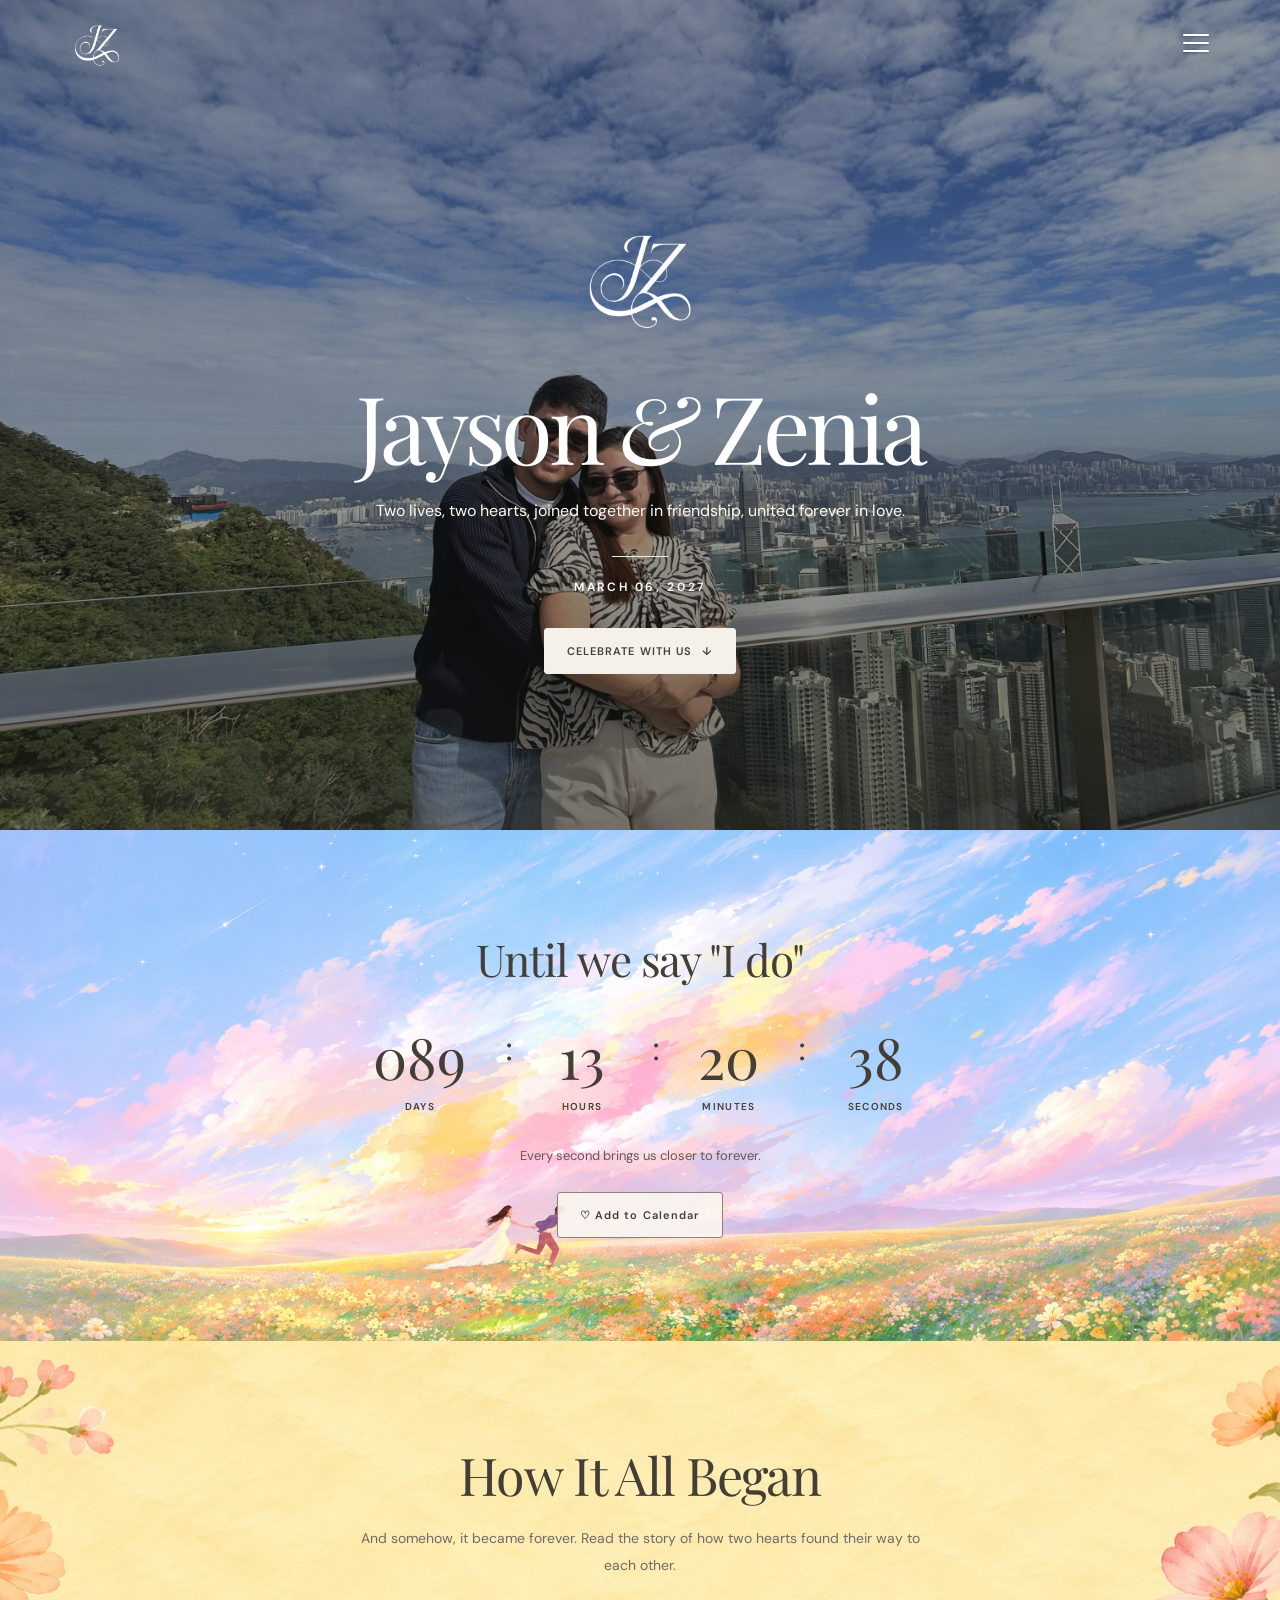
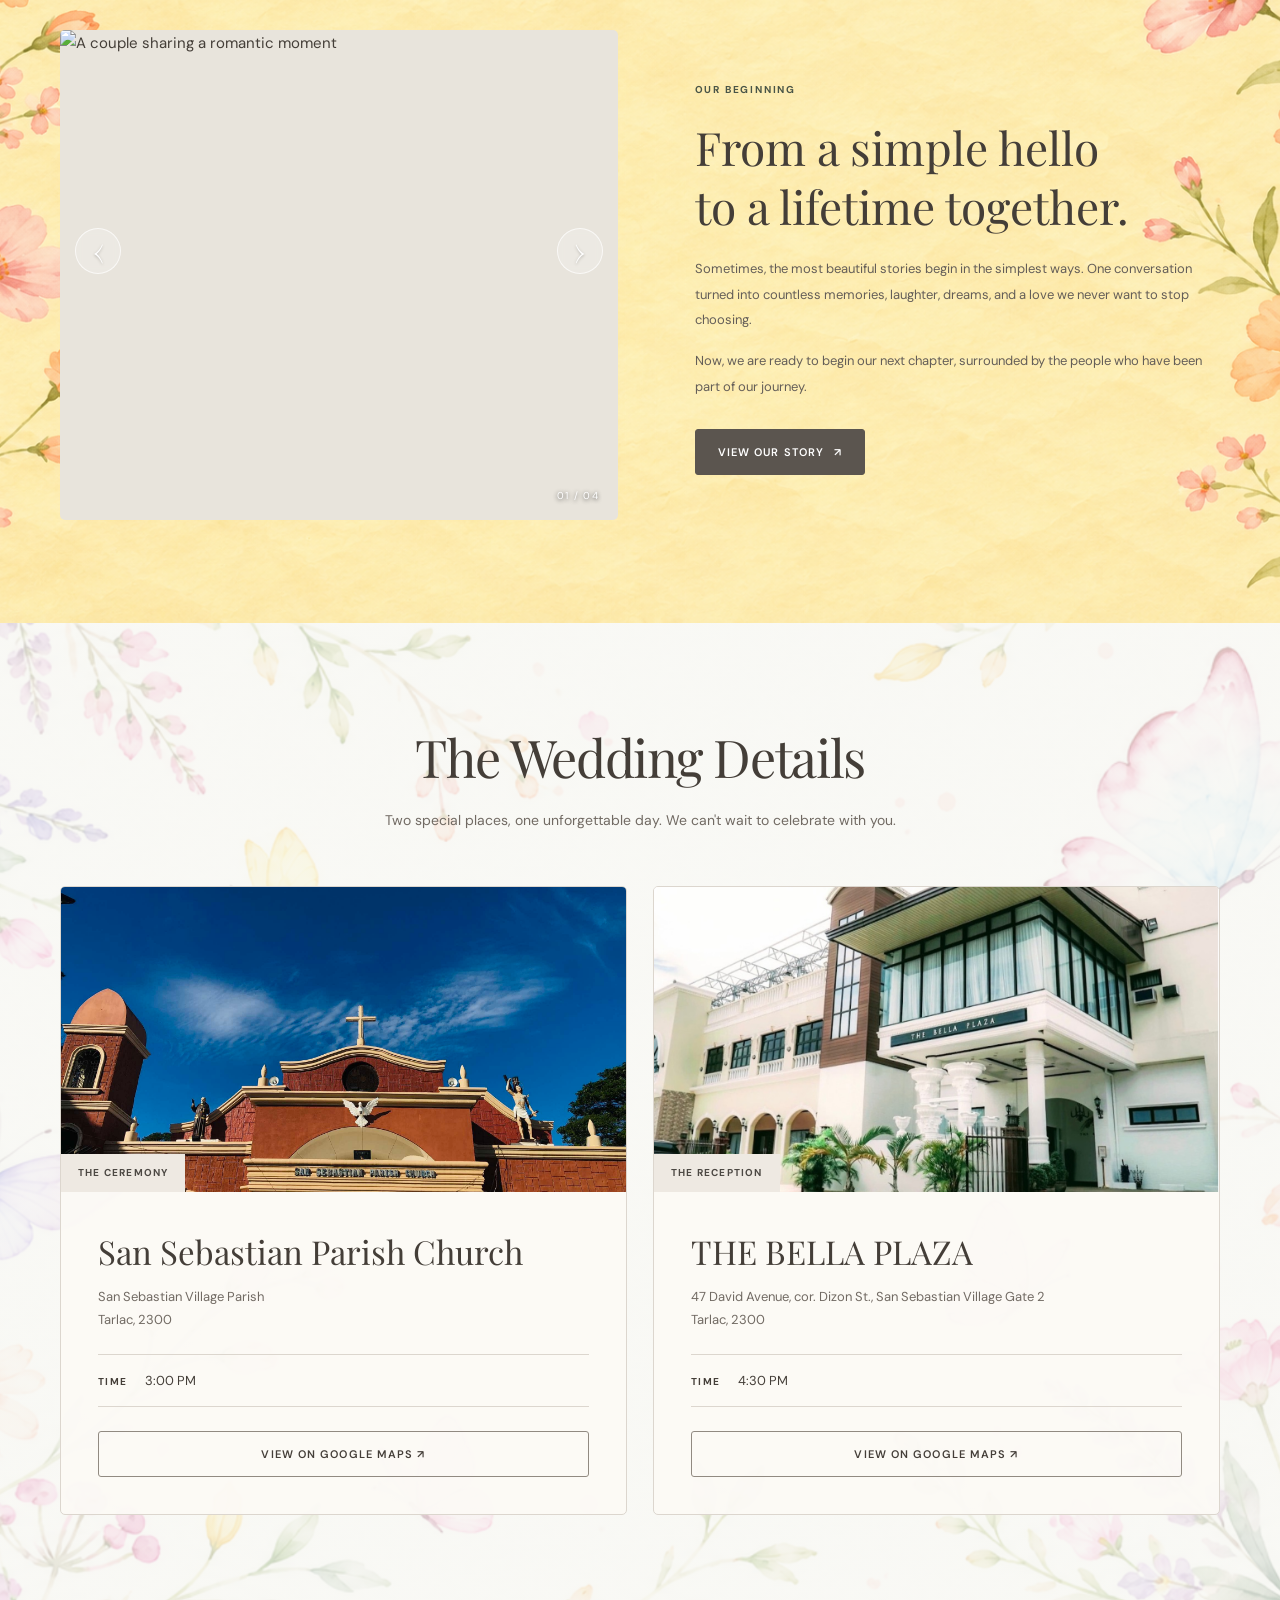
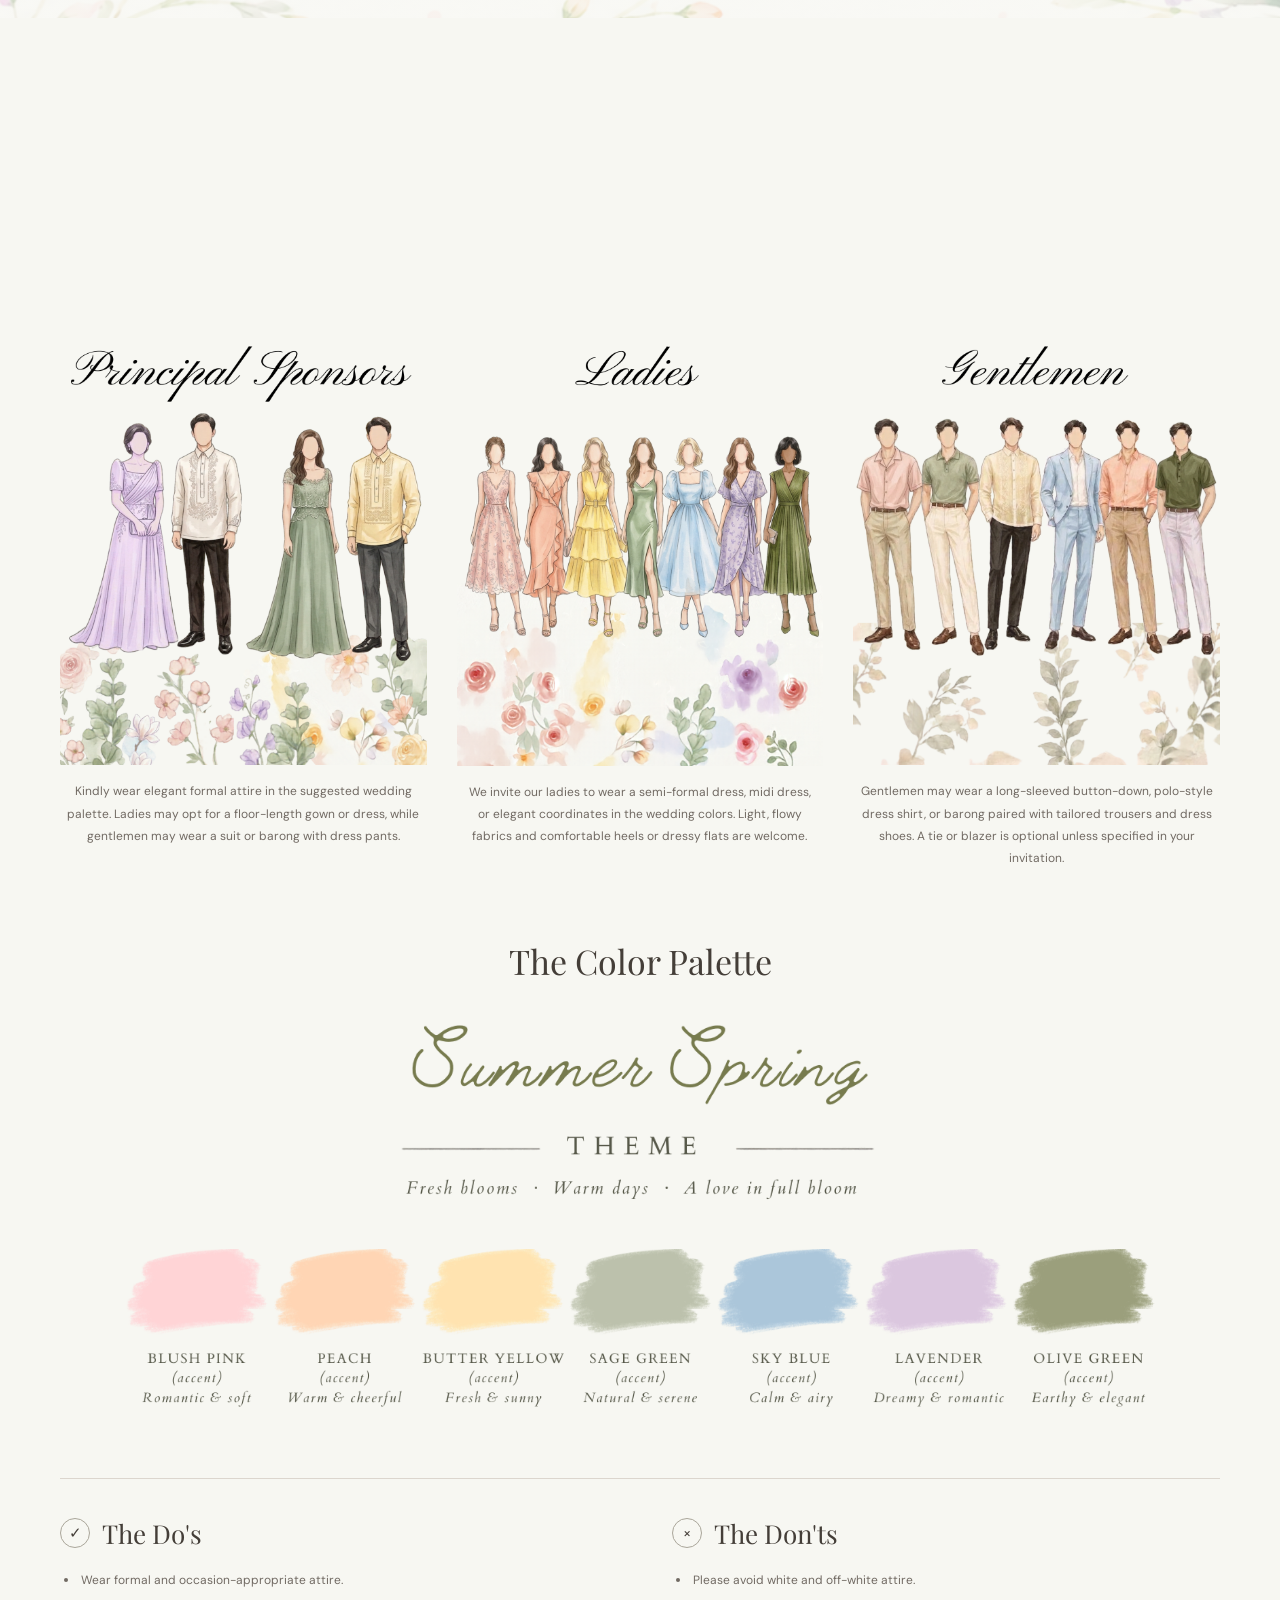
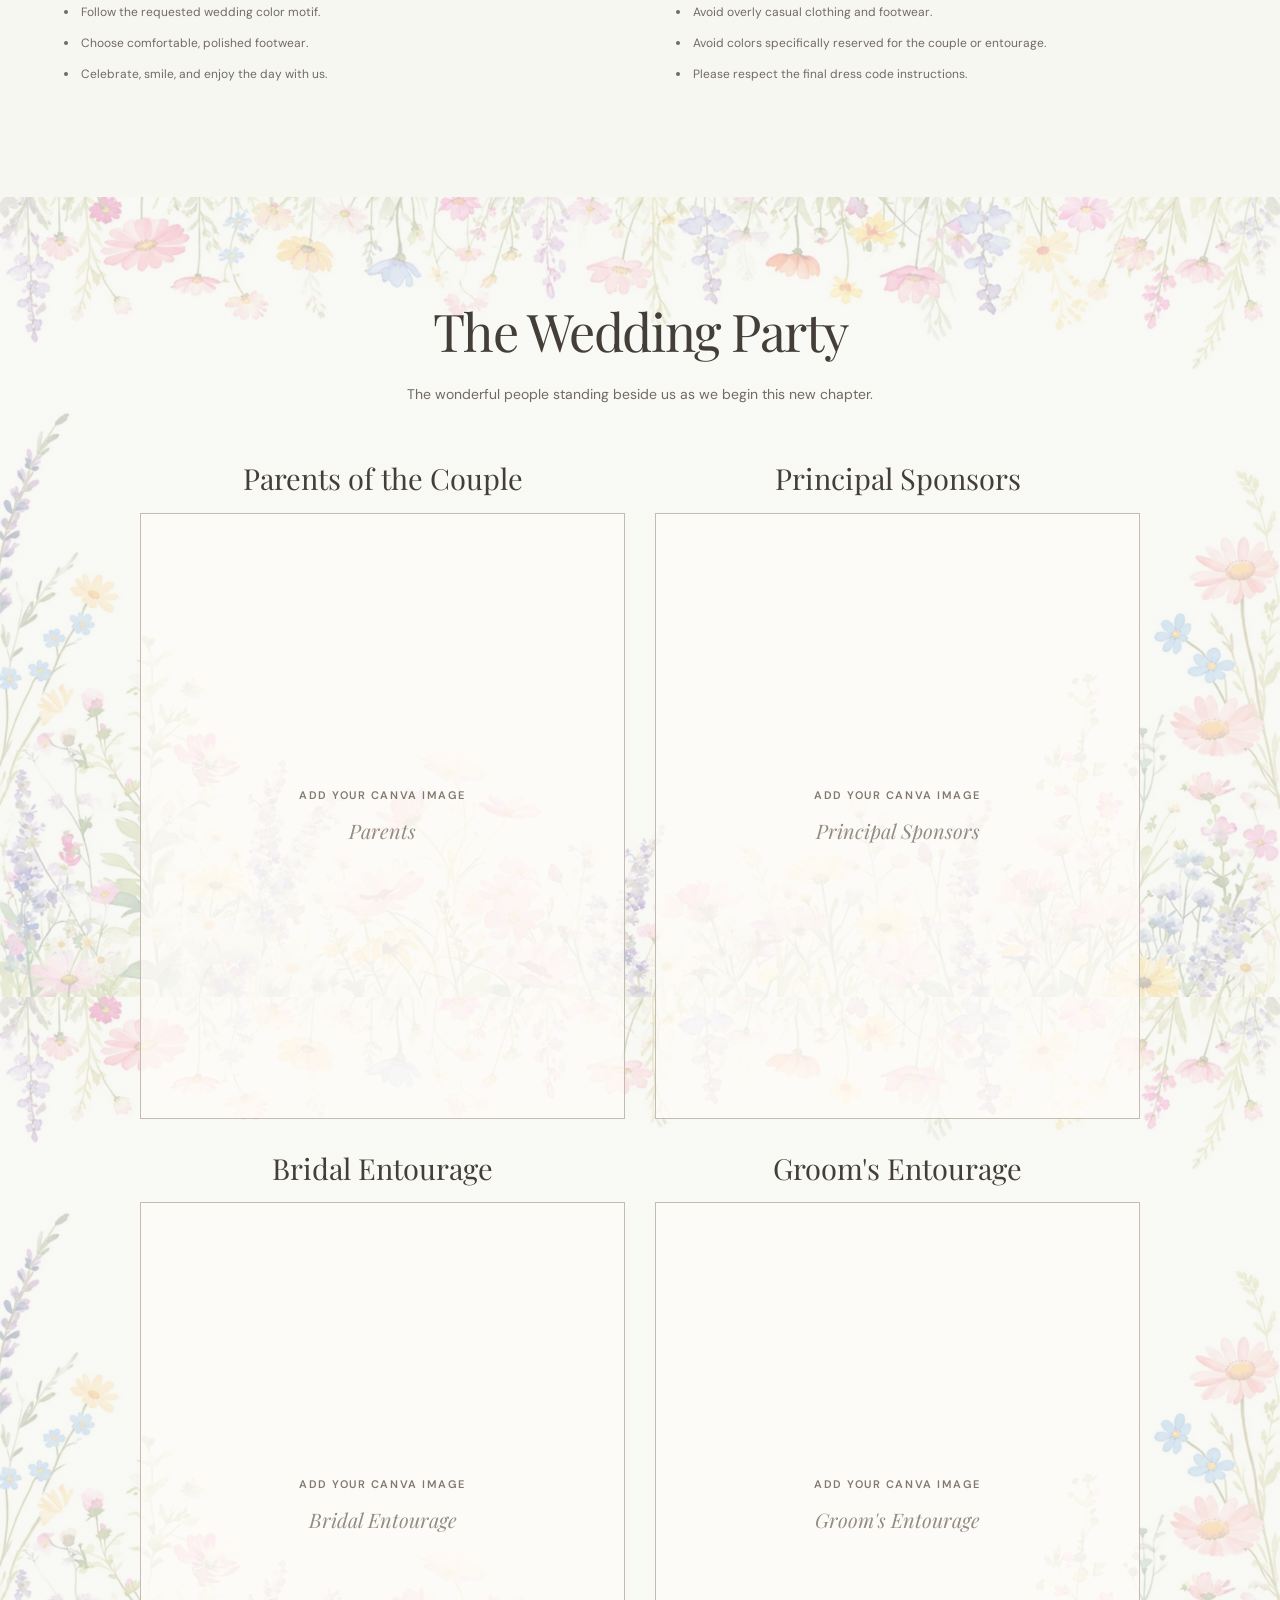
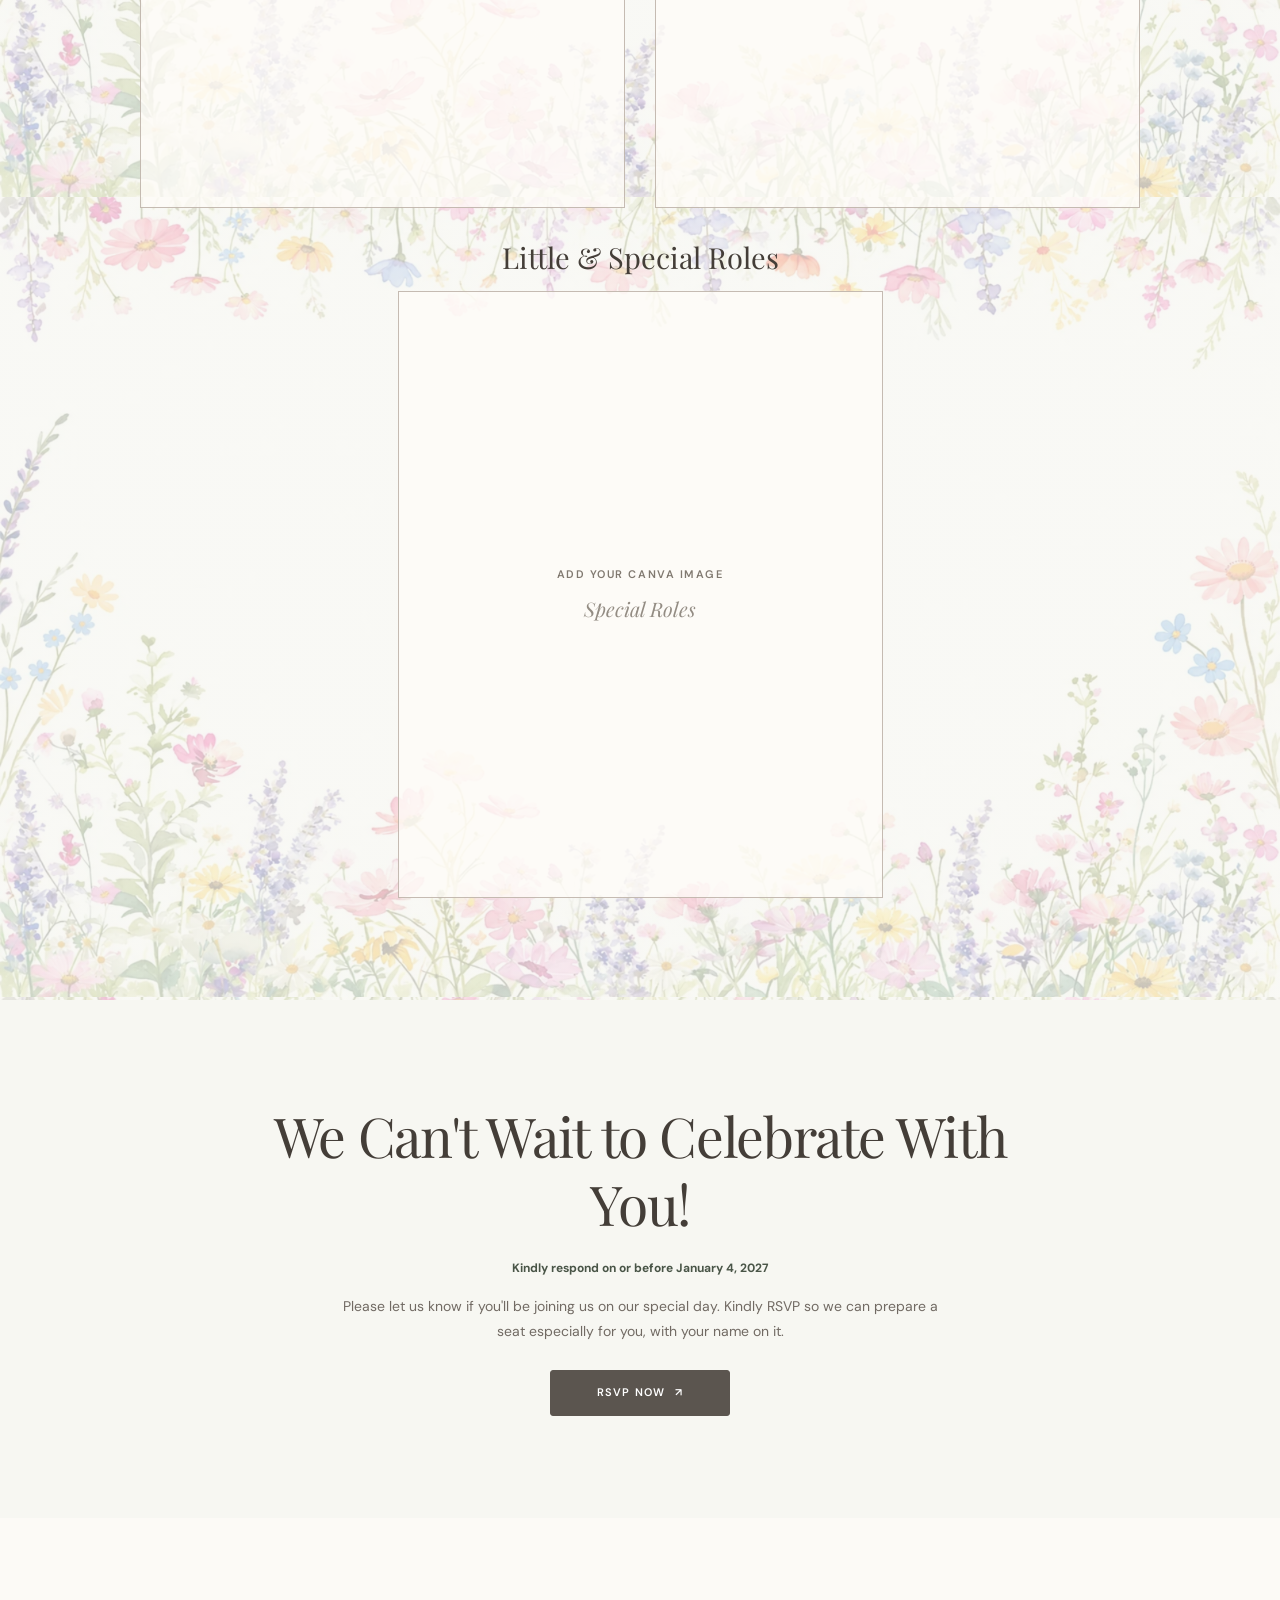
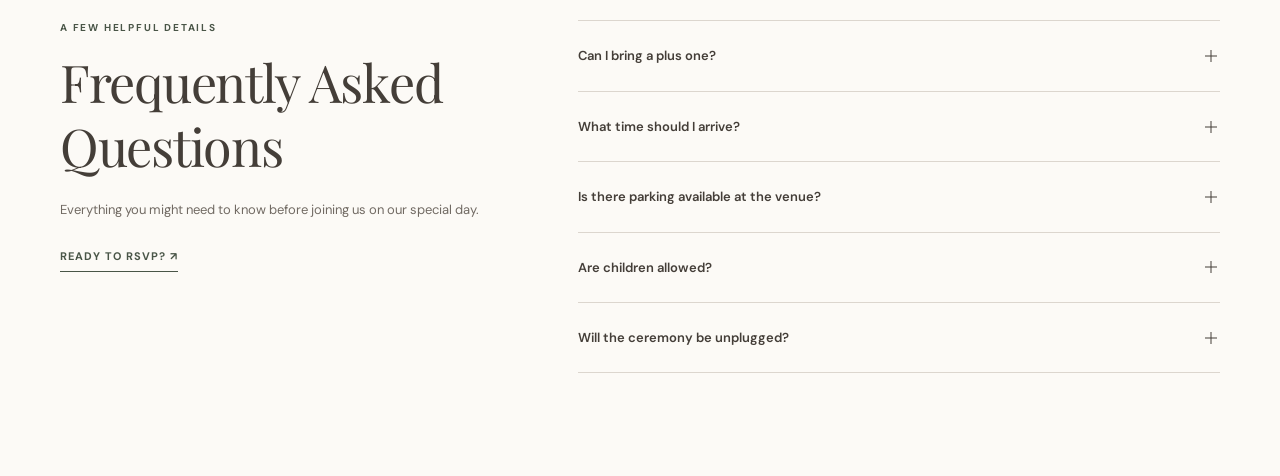
==== index.html @ d4d544e0 "Add files via upload" ====
<!DOCTYPE html>
<html lang="en">
 <head>
  <meta charset="utf-8"/>
  <meta content="width=device-width, initial-scale=1.0" name="viewport"/>
  <meta content="#FBF8F3" name="theme-color"/>
  <title>
   Jayson &amp; Zenia | March 6, 2027
  </title>
  <meta content="Join Jayson and Zenia as they celebrate their wedding on March 6, 2027." name="description"/>
  <link href="https://fonts.googleapis.com" rel="preconnect"/>
  <link crossorigin="" href="https://fonts.gstatic.com" rel="preconnect"/>
  <link href="https://fonts.googleapis.com/css2?family=DM+Sans:wght@400;500;600;700&amp;family=Playfair+Display:ital,wght@0,400;0,500;0,600;1,400;1,500&amp;display=swap" rel="stylesheet"/>
  <link href="style.css" rel="stylesheet"/>
  <script defer="" src="script.js">
  </script>
 </head>
 <body>
  <header class="site-header" id="top">
   <div class="navbar container">
    <a aria-label="Jayson and Zenia &mdash; Back to home" class="brand" href="#home">
     <img alt="Jayson and Zenia monogram" height="72" id="navMonogram" src="./images/monowhite.png" width="72"/>
    </a>
    <button aria-controls="navDrawer" aria-expanded="false" aria-label="Open navigation menu" class="menu-toggle" id="menuToggle" type="button">
     <span>
     </span>
     <span>
     </span>
     <span>
     </span>
    </button>
   </div>
   <div aria-hidden="true" class="nav-backdrop" id="navBackdrop">
   </div>
   <aside aria-hidden="true" aria-label="Wedding navigation" class="nav-drawer" id="navDrawer" inert="">
    <p class="nav-overline">
     JAYSON &amp; ZENIA
    </p>
    <nav aria-label="Wedding sections">
     <ul class="nav-links" id="navLinks">
      <li>
       <a href="#story">
        Our Story
       </a>
      </li>
      <li>
       <a href="#details">
        Wedding Details
       </a>
      </li>
      <li>
       <a href="#dress-code">
        Attire
       </a>
      </li>
      <li>
       <a href="#wedding-party">
        Wedding Party
       </a>
      </li>
      <li>
       <a href="#rsvp">
        RSVP
       </a>
      </li>
      <li>
       <a href="#faq">
        Reminders &amp; FAQs
       </a>
      </li>
     </ul>
    </nav>
    <p class="nav-footnote">
     MARCH 06, 2027
    </p>
   </aside>
  </header>
  <main>
   <section class="hero" id="home">
    <div class="hero-overlay">
    </div>
    <div class="hero-content container">
     <img alt="" class="hero-monogram" src="./images/monowhite.png"/>
     <h1>
      Jayson
      <span class="ampersand">
       &amp;
      </span>
      Zenia
     </h1>
     <p class="hero-tagline">
      Two lives, two hearts, joined together in friendship,
          united forever in love.
     </p>
     <div aria-hidden="true" class="hero-divider">
     </div>
     <p class="hero-date">
      MARCH 06, 2027
     </p>
     <a class="button button-light" href="#details">
      CELEBRATE WITH US
      <span aria-hidden="true">
       &darr;
      </span>
     </a>
    </div>
   </section>
   <section aria-label="Countdown to our wedding" class="countdown-section section-padding">
    <div aria-hidden="true" class="countdown-florals">
    </div>
    <div class="container countdown-inner">
     <h2 class="section-heading">
      Until we say "I do"
     </h2>
     <div aria-live="off" class="countdown" id="countdown">
      <div class="countdown-item">
       <span class="countdown-number" id="days">
        000
       </span>
       <span class="countdown-label">
        DAYS
       </span>
      </div>
      <span aria-hidden="true" class="countdown-colon">
       :
      </span>
      <div class="countdown-item">
       <span class="countdown-number" id="hours">
        00
       </span>
       <span class="countdown-label">
        HOURS
       </span>
      </div>
      <span aria-hidden="true" class="countdown-colon">
       :
      </span>
      <div class="countdown-item">
       <span class="countdown-number" id="minutes">
        00
       </span>
       <span class="countdown-label">
        MINUTES
       </span>
      </div>
      <span aria-hidden="true" class="countdown-colon">
       :
      </span>
      <div class="countdown-item">
       <span class="countdown-number" id="seconds">
        00
       </span>
       <span class="countdown-label">
        SECONDS
       </span>
      </div>
     </div>
     <p class="countdown-note" id="countdownMessage">
      Every second brings us closer to forever.
     </p>
    </div>
    <div class="calendar-button-wrapper">
     <a class="calendar-btn" href="https://calendar.google.com/calendar/render?action=TEMPLATE&amp;text=Jayson%20%26%20Zenia%20Wedding&amp;dates=20270306T070000Z%2F20270306T123000Z&amp;details=Join%20us%20as%20we%20celebrate%20our%20wedding%21" rel="noopener noreferrer" target="_blank">
      ♡ Add to Calendar
     </a>
    </div>
   </section>
   <section class="story-section section-padding" id="story">
    <div class="container">
     <div class="section-intro">
      <h2 class="section-heading">
       How It All Began
      </h2>
      <p class="section-description">
       And somehow, it became forever. Read the story of how
            two hearts found their way to each other.
      </p>
     </div>
     <div class="story-grid">
      <div aria-label="Our story photo slideshow" class="story-image" role="group">
       <img alt="A couple sharing a romantic moment" class="story-slide is-active" id="storySlideA" loading="lazy" src="https://images.unsplash.com/photo-1516589178581-6cd7833ae3b2?auto=format&amp;fit=crop&amp;w=1200&amp;q=85"/>
       <img alt="" class="story-slide" id="storySlideB" loading="lazy"/>
       <div class="story-photo-controls">
        <button aria-label="Previous photo" class="story-photo-button" id="previousStoryPhoto" type="button">
         &lsaquo;
        </button>
        <button aria-label="Next photo" class="story-photo-button" id="nextStoryPhoto" type="button">
         &rsaquo;
        </button>
       </div>
       <span aria-hidden="true" class="story-photo-counter" id="storyPhotoCounter">
        01 / 04
       </span>
      </div>
      <div class="story-copy">
       <span class="story-number">
        OUR BEGINNING
       </span>
       <h3>
        From a simple hello
        <br/>
        to a lifetime together.
       </h3>
       <p>
        Sometimes, the most beautiful stories begin in the
              simplest ways. One conversation turned into countless
              memories, laughter, dreams, and a love we never want
              to stop choosing.
       </p>
       <p>
        Now, we are ready to begin our next chapter, surrounded
              by the people who have been part of our journey.
       </p>
       <button class="button button-dark" id="openStory" type="button">
        VIEW OUR STORY
        <span aria-hidden="true">
         &nearrow;
        </span>
       </button>
      </div>
     </div>
    </div>
   </section>
   <dialog aria-labelledby="storyDialogTitle" class="story-dialog" id="storyDialog">
    <div class="dialog-content">
     <button aria-label="Close our story" class="dialog-close" id="closeStory" type="button">
      &times;
     </button>
     <p class="eyebrow">
      CHAPTER ONE, TWO, AND FOREVER
     </p>
     <h2 id="storyDialogTitle">
      Our Story
     </h2>
     <div class="full-story">
      <p>
       Our story began at a birthday celebration where we truly met and had our first conversation. From the very beginning, talking to each other felt easy and natural. There were no awkward moments, just two people enjoying a conversation without knowing that it would eventually lead to something beautiful. But after that night, life went on, and for a few months, we lost touch. Little did we know that our story wasn't over just yet.
       <br/>
       It all started again with a simple message from Jayson: &ldquo;Uy, may bago ata employee.&rdquo; because Zen had just gotten new hairstyle, and what seemed like an ordinary message turned into endless conversations. Somehow, we found our way back to each other, and this time, those conversations became the beginning of something more.
      </p>
      <p>
       One morning, as I headed to the office cafeteria for breakfast, I found him following behind me as we got into the elevator. He invited me to Tim Hortons, and somewhere along the way, he became the one person who remembered that I didn't drink coffee. While others gave me coffee drinks at the office, he was the one who brought me hot chocolate. I felt shy about it, so I told him that next time, the treat would be on me. And just like that, our little tradition of treating each other began.
      </p>
      <p>
       Somewhere Between Coffee Dates and After-Work Walks
      </p>
      <p>
       Our first dinner date was at El Corazon, and from then on, spending time together became part of our everyday routine. We would meet after work, hang out at High Street, or simply enjoy each other's company. Whenever overtime meant a late night at the office, one of us would be there to pick the other up.
      </p>
      <p>
       Looking back, we realize that it was never really about where we went or what we did. It was about the comfort of being together, the conversations that never seemed to run out, and the happiness we found in even the simplest moments. Sometimes, all we needed was a little time together to make an ordinary day feel special.
      </p>
      <p>
       On a rainy night, we officially became us on July 17, 2023, our story entered a new chapter. It may have seemed like an ordinary moment to the world, but it became one of the dates we will always hold close to our hearts. Since then, we've spent three years creating memories, discovering more about each other, and learning what it means to grow together. From our simple after-work dates to our travels and adventures, every experience has given us another reason to be grateful that we found each other.
      </p>
      <p>
       Growing Together, Even From Afar
       <br/>
       When Zen left Metrobank and started working remotely for another company, our relationship entered a new chapter. For two years, we navigated a long-distance relationship, learning how to make time for each other even when being together wasn't always easy.
       <br/>
       Quality time has always been important to us, so the distance was one of our biggest challenges. But distance wasn't the only thing we had to work through. We also faced challenges connected to our past, learning to understand each other more deeply, work through difficult feelings, and grow beyond the things that weren't always easy to leave behind. Through it all, we learned the importance of patience, forgiveness, choosing to move forward together and learn to appreciate the moments we could share and make the most of the time we had together..
      </p>
      <p>
       Every two weeks gave us something to look forward to: seeing each other and attending Mass together at Manaoag Church. Those visits became precious moments in our journey, reminding us that even when distance kept us apart, we could always find our way back to each other.
      </p>
      <p>
       Our travels also became some of our most memorable experiences. Every trip allowed us to discover new places, share new adventures, and get to know each other even more. We learned that love is not just about seeing beautiful places together, but about having the right person beside us through every experience.
      </p>
      <p>
       The Question We Had Been Waiting For
       <br/>
       Marriage had been part of our conversations for a long time. We both knew that we were dating with the intention of building a future together. Somewhere along the way, we became certain that we wanted to spend our lives as husband and wife. Jayson popped the question in Wonderland Island in El Nido, Palawan, and received a sweet YES.
       <br/>
       What made it even more memorable was the little secret behind the ring. There was no obvious ring box among the things we had brought along. As it turned out, the ring had been hidden inside a medicine box and wrapped in tissue paper! Of all the places to look, that was certainly the last one Zen would have expected. It's a funny little detail that makes the memory even sweeter, and one we will always smile about whenever we tell our engagement story.
      </p>
      <p>
       And Now, Our Forever Begins
       <br/>
       From a simple message at work to hot chocolate/ coffee dates, rainy-night memories, long-distance days, and unexpected adventures, our story has been built on the little things that slowly became everything.
       <br/>
       We've learned that love isn't always about grand gestures or perfect moments. Sometimes, it's about showing up, making time, remembering the little things, and choosing each other even when life gets challenging.
       <br/>
       As we begin this new chapter, we know that there will still be so much to discover, learn, and experience together. But if there's one thing our journey has taught us, it's that there is no one else we'd rather share it with.
       <br/>
       Now, we're ready to turn all the little moments that brought us here into a lifetime of memories as husband and wife.
With grateful hearts, we'd love to have you be part of this special day as we celebrate the beginning of our forever.
      </p>
      <p>
       Here's to our greatest adventure yet.
       <br/>
       Our love story continues&hellip;
      </p>
      <p class="story-signoff">
       With love, Jayson &amp; Zenia
      </p>
     </div>
    </div>
   </dialog>
   <section class="details-section section-padding" id="details">
    <div class="container">
     <div class="section-intro">
      <h2 class="section-heading">
       The Wedding Details
      </h2>
      <p class="section-description">
       Two special places, one unforgettable day.
            We can't wait to celebrate with you.
      </p>
     </div>
     <div class="venue-grid">
      <article class="venue-card">
       <div class="venue-image">
        <img alt="Elegant wedding ceremony setting" loading="lazy" src="./images/church.jpg"/>
        <span class="venue-image-label">
         THE CEREMONY
        </span>
       </div>
       <div class="venue-content">
        <h3>
         San Sebastian Parish Church
        </h3>
        <p class="venue-address">
         San Sebastian Village Parish
         <br/>
         Tarlac, 2300
        </p>
        <p class="venue-time">
         <span>
          TIME
         </span>
         3:00 PM
        </p>
        <a class="button button-outline" href="https://maps.app.goo.gl/J3nZtcRpQp3q4GyR8" rel="noopener noreferrer" target="_blank">
         VIEW ON GOOGLE MAPS &nearrow;
        </a>
       </div>
      </article>
      <article class="venue-card">
       <div class="venue-image">
        <img alt="Wedding reception venue decorated for a celebration" loading="lazy" src="./images/reception.jpg"/>
        <span class="venue-image-label">
         THE RECEPTION
        </span>
       </div>
       <div class="venue-content">
        <h3>
         THE BELLA PLAZA
        </h3>
        <p class="venue-address">
         47 David Avenue, cor. Dizon St., San Sebastian Village Gate 2
         <br/>
         Tarlac, 2300
        </p>
        <p class="venue-time">
         <span>
          TIME
         </span>
         4:30 PM
        </p>
        <a class="button button-outline" href="https://maps.app.goo.gl/vSGC7SBqytGo1ig77" rel="noopener noreferrer" target="_blank">
         VIEW ON GOOGLE MAPS &nearrow;
        </a>
       </div>
      </article>
     </div>
    </div>
   </section>
   <section class="dress-section section-padding" id="dress-code">
    <div class="container">
     <div class="section-intro">
      <h2 class="section-heading">
       The Dress Code
      </h2>
      <p class="section-description">
       Come dressed with love. Help us make the day feel as
            special and beautiful as the memories we'll create.
      </p>
     </div>
     <div class="attire-grid">
      <article class="attire-card">
       <div class="attire-image-placeholder">
        <img alt="Principal sponsors wedding attire inspiration" loading="lazy" src="./images/principalsponsors.png"/>
       </div>
       <div class="attire-card-copy">
        <p>
         Kindly wear elegant formal attire in the suggested wedding palette. Ladies may opt for a floor-length gown or dress, while gentlemen may wear a suit or barong with dress pants.
        </p>
       </div>
      </article>
      <article class="attire-card">
       <div class="attire-image-placeholder">
        <img alt="Ladies wedding guest attire inspiration" loading="lazy" src="./images/ladies.png"/>
       </div>
       <div class="attire-card-copy">
        <p>
         We invite our ladies to wear a semi-formal dress, midi dress, or elegant coordinates in the wedding colors. Light, flowy fabrics and comfortable heels or dressy flats are welcome.
        </p>
       </div>
      </article>
      <article class="attire-card">
       <div class="attire-image-placeholder">
        <img alt="Gentlemen wedding guest attire inspiration" loading="lazy" src="./images/gentlemen.png"/>
       </div>
       <div class="attire-card-copy">
        <p>
         Gentlemen may wear a long-sleeved button-down, polo-style dress shirt, or barong paired with tailored trousers and dress shoes. A tie or blazer is optional unless specified in your invitation.
        </p>
       </div>
      </article>
     </div>
     <div class="palette-block">
      <div class="palette-heading">
       <div>
        <h3>
         The Color Palette
        </h3>
       </div>
      </div>
      <div class="palette-image-placeholder">
       <img alt="Jayson and Zenia's wedding color palette" loading="lazy" src="./images/colortheme.png"/>
      </div>
     </div>
     <div class="attire-rules">
      <div class="rules-column">
       <h3>
        <span aria-hidden="true">
         &checkmark;
        </span>
        The Do's
       </h3>
       <ul>
        <li>
         Wear formal and occasion-appropriate attire.
        </li>
        <li>
         Follow the requested wedding color motif.
        </li>
        <li>
         Choose comfortable, polished footwear.
        </li>
        <li>
         Celebrate, smile, and enjoy the day with us.
        </li>
       </ul>
      </div>
      <div class="rules-column">
       <h3>
        <span aria-hidden="true">
         &times;
        </span>
        The Don'ts
       </h3>
       <ul>
        <li>
         Please avoid white and off-white attire.
        </li>
        <li>
         Avoid overly casual clothing and footwear.
        </li>
        <li>
         Avoid colors specifically reserved for the couple or entourage.
        </li>
        <li>
         Please respect the final dress code instructions.
        </li>
       </ul>
      </div>
     </div>
    </div>
   </section>
   <section class="party-section section-padding" id="wedding-party">
    <div class="container">
     <div class="section-intro">
      <h2 class="section-heading">
       The Wedding Party
      </h2>
      <p class="section-description">
       The wonderful people standing beside us as we begin
            this new chapter.
      </p>
     </div>
     <div class="party-grid">
      <figure class="party-photo-card">
       <figcaption class="party-photo-title">
        Parents of the Couple
       </figcaption>
       <div class="party-photo-frame">
        <img alt="Parents of the couple" loading="lazy" src="./images/party-parents.png"/>
        <div aria-hidden="true" class="party-placeholder">
         <span>
          ADD YOUR CANVA IMAGE
         </span>
         <small>
          Parents
         </small>
        </div>
       </div>
      </figure>
      <figure class="party-photo-card">
       <figcaption class="party-photo-title">
        Principal Sponsors
       </figcaption>
       <div class="party-photo-frame">
        <img alt="Principal sponsors" loading="lazy" src="./images/party-sponsors.png"/>
        <div aria-hidden="true" class="party-placeholder">
         <span>
          ADD YOUR CANVA IMAGE
         </span>
         <small>
          Principal Sponsors
         </small>
        </div>
       </div>
      </figure>
      <figure class="party-photo-card">
       <figcaption class="party-photo-title">
        Bridal Entourage
       </figcaption>
       <div class="party-photo-frame">
        <img alt="Bridal entourage" loading="lazy" src="./images/party-bridal-entourage.png"/>
        <div aria-hidden="true" class="party-placeholder">
         <span>
          ADD YOUR CANVA IMAGE
         </span>
         <small>
          Bridal Entourage
         </small>
        </div>
       </div>
      </figure>
      <figure class="party-photo-card">
       <figcaption class="party-photo-title">
        Groom's Entourage
       </figcaption>
       <div class="party-photo-frame">
        <img alt="Groom's entourage" loading="lazy" src="./images/party-grooms-entourage.png"/>
        <div aria-hidden="true" class="party-placeholder">
         <span>
          ADD YOUR CANVA IMAGE
         </span>
         <small>
          Groom's Entourage
         </small>
        </div>
       </div>
      </figure>
      <figure class="party-photo-card">
       <figcaption class="party-photo-title">
        Little &amp; Special Roles
       </figcaption>
       <div class="party-photo-frame">
        <img alt="Little and special wedding roles" loading="lazy" src="./images/party-special-roles.png"/>
        <div aria-hidden="true" class="party-placeholder">
         <span>
          ADD YOUR CANVA IMAGE
         </span>
         <small>
          Special Roles
         </small>
        </div>
       </div>
      </figure>
     </div>
    </div>
   </section>
   <section class="rsvp-section section-padding" id="rsvp">
    <div class="container rsvp-layout">
     <div class="rsvp-copy">
      <h2 class="section-heading">
       We Can't Wait to Celebrate With You!
      </h2>
      <p class="rsvp-deadline">
       Kindly respond on or before January 4, 2027
      </p>
      <p>
       Please let us know if you'll be joining us on our special day.
            Kindly RSVP so we can prepare a seat especially for you, with
            your name on it.
      </p>
      <button aria-controls="rsvpFormWrap" aria-expanded="false" class="button button-dark rsvp-now-button" id="showRsvpForm" type="button">
       RSVP NOW
       <span aria-hidden="true">
        &nearrow;
       </span>
      </button>
     </div>
     <div class="rsvp-form-wrap" hidden="" id="rsvpFormWrap">
      <form class="rsvp-form" id="rsvpForm">
       <div class="form-heading">
        <span class="eyebrow">
         YOUR RESPONSE
        </span>
        <h3>
         Your RSVP
        </h3>
       </div>
       <div class="form-group">
        <label for="fullName">
         Full Name
         <span>
          *
         </span>
        </label>
        <input autocomplete="name" id="fullName" name="fullName" placeholder="Enter your full name" required="" type="text"/>
       </div>
       <fieldset class="form-group attendance-group">
        <legend>
         Will you be attending?
         <span>
          *
         </span>
        </legend>
        <label class="radio-card">
         <input name="attendance" required="" type="radio" value="Joyfully Accepts"/>
         <span class="radio-indicator">
         </span>
         <span>
          <strong>
           Joyfully Accepts
          </strong>
          <small>
           Can't wait to celebrate!
          </small>
         </span>
        </label>
        <label class="radio-card">
         <input name="attendance" type="radio" value="Regretfully Declines"/>
         <span class="radio-indicator">
         </span>
         <span>
          <strong>
           Regretfully Declines
          </strong>
          <small>
           Celebrating from afar.
          </small>
         </span>
        </label>
       </fieldset>
       <div class="form-group">
        <label for="guestCount">
         Number of Guests (Including You)
        </label>
        <select id="guestCount" name="guestCount">
         <option value="1">
          1 guest
         </option>
         <option value="2">
          2 guests
         </option>
         <option value="3">
          3 guests
         </option>
         <option value="4">
          4 guests
         </option>
         <option value="5">
          5 guests
         </option>
        </select>
        <small class="field-hint">
         Please follow the number of seats allocated to your invitation.
        </small>
       </div>
       <div class="form-group">
        <label for="dietaryNotes">
         Dietary Restrictions / Special Notes
        </label>
        <textarea id="dietaryNotes" name="dietaryNotes" placeholder="Allergies, dietary needs, or a note for us..." rows="4"></textarea>
       </div>
       <button class="button button-dark submit-button" type="submit">
        SUBMIT RSVP
        <span aria-hidden="true">
         &nearrow;
        </span>
       </button>
       <p aria-live="polite" class="form-message" id="formMessage" role="status">
       </p>
       <p class="form-privacy">
        Your response is intended for wedding planning only.
       </p>
      </form>
     </div>
    </div>
   </section>
   <section class="faq-section section-padding" id="faq">
    <div class="container faq-layout">
     <div class="faq-intro">
      <p class="eyebrow">
       A FEW HELPFUL DETAILS
      </p>
      <h2 class="section-heading">
       Frequently Asked Questions
      </h2>
      <p>
       Everything you might need to know before joining
            us on our special day.
      </p>
      <a class="text-link" href="#rsvp">
       READY TO RSVP? &nearrow;
      </a>
     </div>
     <div class="faq-list">
      <details class="faq-item">
       <summary>
        <span>
         Can I bring a plus one?
        </span>
        <span aria-hidden="true" class="faq-symbol">
        </span>
       </summary>
       <div class="faq-answer">
        <p>
         We are keeping our celebration intimate. Please refer
                to your invitation for the number of seats reserved
                for you. If you have questions, contact the couple
                before confirming your attendance.
        </p>
       </div>
      </details>
      <details class="faq-item">
       <summary>
        <span>
         What time should I arrive?
        </span>
        <span aria-hidden="true" class="faq-symbol">
        </span>
       </summary>
       <div class="faq-answer">
        <p>
         We recommend arriving 30 minutes before the ceremony
                begins so you have time to settle in. The final
                ceremony time will be shared in the wedding details.
        </p>
       </div>
      </details>
      <details class="faq-item">
       <summary>
        <span>
         Is there parking available at the venue?
        </span>
        <span aria-hidden="true" class="faq-symbol">
        </span>
       </summary>
       <div class="faq-answer">
        <p>
         Parking information is being finalized. Please check
                back for details about parking availability and any
                nearby alternatives.
        </p>
       </div>
      </details>
      <details class="faq-item">
       <summary>
        <span>
         Are children allowed?
        </span>
        <span aria-hidden="true" class="faq-symbol">
        </span>
       </summary>
       <div class="faq-answer">
        <p>
         Please check your invitation for the guests included
                in your reservation. If you have questions about
                children attending, contact us before submitting
                your RSVP.
        </p>
       </div>
      </details>
      <details class="faq-item">
       <summary>
        <span>
         Will the ceremony be unplugged?
        </span>
        <span aria-hidden="true" class="faq-symbol">
        </span>
       </summary>
       <div class="faq-answer">
        <p>
         We invite everyone to be present and enjoy the moment.
                Please keep phones silent and follow the couple's
                instructions about photography during the ceremony.
                We will share our final unplugged ceremony policy
                before the wedding.
        </p>
       </div>
      </details>
     </div>
    </div>
   </section>
  </main>
 </body>
</html>
---- style.css ----
/* JAYSON & ZENIA — WEDDING WEBSITE | Spring / summer neutrals */
:root {
  --page: #f7f7f2;
  --paper: #fcfaf6;
  --surface: #ffffff;
  --ink: #443e38;
  --muted: #716a63;
  --line: #dcd6ce;
  --accent: #5d6659;
  --accent-dark: #495547;
  --drawer: #596353;
  --serif: "Playfair Display", Georgia, serif;
  --sans: "DM Sans", Arial, sans-serif;
  --container: 1160px;
  --section-space: clamp(72px, 8vw, 110px);
  --ease: 250ms ease;
}

/* Base */
*, *::before, *::after { box-sizing: border-box; }
html { scroll-behavior: smooth; scroll-padding-top: 70px; }
body {
  margin: 0;
  color: var(--ink);
  background: var(--page);
  font: 400 15px/1.8 var(--sans);
  -webkit-font-smoothing: antialiased;
}
body.menu-open, body:has(.story-dialog[open]) { overflow: hidden; }
img { display: block; max-width: 100%; }
a { color: inherit; text-decoration: none; }
button, input, select, textarea { font: inherit; }
button { color: inherit; cursor: pointer; }
button, a, summary { -webkit-tap-highlight-color: transparent; }
button:focus-visible, a:focus-visible, summary:focus-visible,
input:focus-visible, select:focus-visible, textarea:focus-visible {
  outline: 2px solid var(--accent-dark);
  outline-offset: 4px;
}
[hidden] { display: none !important; }
.container { width: min(var(--container), calc(100% - 48px)); margin-inline: auto; }
.section-padding { padding-block: var(--section-space); }
.section-intro { max-width: 660px; margin: 0 auto 52px; text-align: center; }
.eyebrow, .story-number {
  color: var(--accent-dark);
  font: 700 10px/1.5 var(--sans);
  letter-spacing: .18em;
  text-transform: uppercase;
}
.eyebrow { margin: 0 0 15px; }
.section-heading {
  margin: 0;
  font: 400 clamp(33px, 4.5vw, 52px)/1.23 var(--serif);
  letter-spacing: -.025em;
}
.section-description {
  max-width: 560px;
  margin: 18px auto 0;
  color: var(--muted);
  font-size: 14px;
  line-height: 1.9;
}
.button, .calendar-btn {
  display: inline-flex;
  min-height: 46px;
  align-items: center;
  justify-content: center;
  gap: 10px;
  padding: 12px 22px;
  border: 1px solid var(--ink);
  border-radius: 3px;
  font: 600 11px/1.5 var(--sans);
  letter-spacing: .1em;
  text-align: center;
  transition: background-color var(--ease), color var(--ease), border-color var(--ease);
}
.button-dark { color: white; background: #5b554f; border-color: #5b554f; }
.button-dark:hover { background: #45403a; border-color: #45403a; }
.button-light { color: var(--ink); background: #f5f1e9; border-color: #f5f1e9; }
.button-light:hover { background: #e5dfd5; border-color: #e5dfd5; }
.button-outline { color: var(--ink); background: transparent; border-color: #918a81; }
.button-outline:hover { background: #e9e4dc; border-color: #777067; }

/* Floating transparent monogram & hamburger, on mobile AND desktop */
.site-header {
  position: fixed;
  z-index: 100;
  inset: 0 0 auto;
  background: transparent;
  pointer-events: none;
}
.navbar {
  position: relative;
  z-index: 3;
  display: flex;
  min-height: 86px;
  align-items: center;
  justify-content: space-between;
  pointer-events: none;
}
.brand, .menu-toggle { pointer-events: auto; }
.brand { width: 74px; height: 74px; display: inline-flex; align-items: center; justify-content: center; }
.brand img { width: 100%; height: 100%; object-fit: contain; }
.menu-toggle {
  position: relative;
  display: flex;
  width: 48px;
  height: 48px;
  flex-direction: column;
  align-items: center;
  justify-content: center;
  gap: 6px;
  padding: 0;
  border: 0;
  background: transparent;
}
.menu-toggle span {
  display: block;
  width: 26px;
  height: 2px;
  border-radius: 2px;
  background: #fff;
  box-shadow: 0 1px 3px rgba(0,0,0,.3);
  transition: transform 280ms ease, opacity 200ms ease, background-color 200ms ease;
}
.site-header.is-scrolled .menu-toggle span { background: var(--ink); box-shadow: 0 1px 3px rgba(255,255,255,.45); }
.site-header.menu-is-open .menu-toggle span { background: #fff; box-shadow: none; }
.site-header.menu-is-open .menu-toggle span:nth-child(1) { transform: translateY(8px) rotate(45deg); }
.site-header.menu-is-open .menu-toggle span:nth-child(2) { opacity: 0; }
.site-header.menu-is-open .menu-toggle span:nth-child(3) { transform: translateY(-8px) rotate(-45deg); }
.site-header.menu-is-open .brand { pointer-events: none; }
.nav-backdrop {
  position: fixed;
  z-index: 1;
  inset: 0;
  background: rgba(30, 31, 27, .54);
  opacity: 0;
  visibility: hidden;
  pointer-events: none;
  transition: opacity 350ms ease, visibility 350ms ease;
}
.nav-drawer {
  position: fixed;
  z-index: 2;
  inset: 0 0 0 auto;
  display: flex;
  width: min(76vw, 465px);
  height: 100dvh;
  flex-direction: column;
  overflow-y: auto;
  padding: clamp(110px, 15vh, 145px) clamp(28px, 4.6vw, 55px) 38px;
  background: var(--drawer);
  color: #fdf7ee;
  box-shadow: -12px 0 34px rgba(0,0,0,.1);
  transform: translateX(102%);
  visibility: hidden;
  pointer-events: none;
  transition: transform 470ms cubic-bezier(.22,.75,.25,1), visibility 470ms ease;
}
.site-header.menu-is-open .nav-backdrop { opacity: 1; visibility: visible; pointer-events: auto; }
.site-header.menu-is-open .nav-drawer { transform: translateX(0); visibility: visible; pointer-events: auto; }
.nav-overline, .nav-footnote { margin: 0; color: #e4dcca; font-size: 10px; letter-spacing: .2em; }
.nav-overline { padding-bottom: 22px; border-bottom: 1px solid rgba(255,255,255,.22); }
.nav-links { display: flex; flex-direction: column; gap: clamp(13px, 2.5vh, 27px); margin: 26px 0 40px; padding: 0; list-style: none; }
.nav-links a {
  display: inline-block;
  color: #fff9ee;
  font: 400 clamp(23px, 2.7vw, 30px)/1.35 var(--serif);
  transition: color var(--ease), opacity var(--ease);
}
.nav-links a:hover, .nav-links a:focus-visible { color: #e8d7b8; }
.nav-footnote { margin-top: auto; }

/* Hero */
.hero {
  position: relative;
  display: grid;
  min-height: min(830px, 100svh);
  place-items: center;
  isolation: isolate;
  overflow: hidden;
  color: #fff;
  background: #667166 url("./images/hero.jpg") center / cover no-repeat;
}
.hero-overlay {
  position: absolute;
  z-index: -1;
  inset: 0;
  background: linear-gradient(rgba(26, 28, 23, .42), rgba(26, 28, 23, .42) 50%, rgba(26, 28, 23, .60));
  pointer-events: none;
}
.hero-content { padding-block: 125px 90px; text-align: center; }
.hero-monogram { width: clamp(120px, 14vw, 170px); height: auto; margin: 0 auto 10px; }
.hero h1 {
  margin: 12px 0 18px;
  font: 400 clamp(46px, 8vw, 94px)/1.13 var(--serif);
  letter-spacing: -.047em;
}
.ampersand { font-style: italic; }
.hero-tagline { max-width: 550px; margin: 0 auto; color: #fffaf3; font-size: clamp(13px, 1.5vw, 16px); }
.hero-divider { width: 56px; height: 1px; margin: 30px auto 20px; background: #f3eada; }
.hero-date { margin: 0 0 30px; font-size: 12px; font-weight: 600; letter-spacing: .22em; }

/* Countdown with existing floral art and lightweight petals */
.countdown-section {
  position: relative;
  isolation: isolate;
  overflow: hidden;
  background: #f9d8c8 url("./images/countdown-desktop.png") center / cover no-repeat;
  text-align: center;
}
.countdown-florals { position: absolute; z-index: -1; inset: 0; overflow: hidden; pointer-events: none; }
.countdown-inner { position: relative; z-index: 1; }
.countdown-inner .section-heading { font-size: clamp(29px, 4vw, 44px); }
.countdown { display: flex; justify-content: center; align-items: flex-start; gap: clamp(10px, 3vw, 40px); margin-top: 35px; }
.countdown-item { min-width: 62px; display: flex; flex-direction: column; align-items: center; }
.countdown-number { font: 400 clamp(31px, 5.4vw, 57px)/1.2 var(--serif); font-variant-numeric: tabular-nums; }
.countdown-label { margin-top: 8px; font-size: 10px; font-weight: 600; letter-spacing: .13em; }
.countdown-colon { padding-top: 4px; font: 400 clamp(20px, 3vw, 31px)/1.4 var(--serif); }
.countdown-note { margin: 28px 0 0; color: #65584f; font-size: 13px; }
.calendar-button-wrapper { display: flex; justify-content: center; margin-top: 25px; padding-inline: 18px; }
.calendar-btn { background: rgba(250,247,241,.9); border-color: #8c8177; color: var(--ink); }
.calendar-btn:hover { background: #e8e1d9; }
.countdown-petal {
  position: absolute;
  top: -30px;
  left: var(--petal-left);
  width: 12px;
  height: 19px;
  border-radius: 80% 10% 80% 15%;
  background: rgba(226,174,170,.54);
  opacity: 0;
  animation: petal-fall var(--petal-duration) var(--petal-delay) linear infinite;
}
.countdown-petal:nth-child(3n) { background: rgba(234,218,166,.58); }
@keyframes petal-fall {
  0% { transform: translate3d(0,-5vh,0) rotate(0); opacity: 0; }
  12% { opacity: .7; }
  88% { opacity: .55; }
  100% { transform: translate3d(var(--petal-drift),115vh,0) rotate(380deg); opacity: 0; }
}

/* How It All Began */
.story-section { background: var(--page) url("./images/story-desktop.png") center / cover no-repeat; }
.story-grid { display: grid; grid-template-columns: 1.03fr .97fr; align-items: center; gap: clamp(32px, 6vw, 78px); }
.story-image {
  position: relative;
  height: clamp(320px, 39vw, 490px);
  overflow: hidden;
  border-radius: 5px;
  background: #e8e4dc;
}
.story-slide {
  position: absolute;
  inset: 0;
  width: 100%;
  height: 100%;
  object-fit: cover;
  opacity: 0;
  transition: opacity 750ms ease-in-out;
}
.story-slide.is-active { opacity: 1; }
.story-photo-controls {
  position: absolute;
  z-index: 3;
  top: 45%;
  right: 15px;
  left: 15px;
  display: flex;
  justify-content: space-between;
  transform: translateY(-50%);
  pointer-events: none;
}
.story-photo-button {
  display: grid;
  width: 46px;
  height: 46px;
  place-items: center;
  padding: 0 0 4px;
  border: 1px solid rgba(255,255,255,.7);
  border-radius: 50%;
  background: rgba(255,255,255,.20);
  color: #fff;
  font: 400 35px/1 var(--serif);
  text-shadow: 0 1px 3px rgba(0,0,0,.28);
  backdrop-filter: blur(4px);
  pointer-events: auto;
  transition: background-color var(--ease);
}
.story-photo-button:hover { background: rgba(255,255,255,.40); }
.story-photo-counter {
  position: absolute;
  right: 19px;
  bottom: 15px;
  color: white;
  font-size: 10px;
  letter-spacing: .13em;
  text-shadow: 0 1px 4px #333;
}
.story-copy h3 { margin: 16px 0 20px; font: 400 clamp(31px, 3.6vw, 46px)/1.28 var(--serif); }
.story-copy > p { margin: 0 0 16px; color: #645e58; font-size: 13px; line-height: 1.95; }
.story-copy .button { margin-top: 14px; }
.story-dialog {
  width: min(700px, calc(100% - 28px));
  max-width: none;
  max-height: 88dvh;
  padding: 0;
  border: 1px solid var(--line);
  background: var(--paper);
  color: var(--ink);
  box-shadow: 0 24px 70px rgba(0,0,0,.24);
}
.story-dialog::backdrop { background: rgba(30,31,28,.68); backdrop-filter: blur(3px); }
.dialog-content { position: relative; max-height: 88dvh; padding: clamp(28px, 5vw, 58px); overflow-y: auto; }
.dialog-close { position: sticky; float: right; top: 0; z-index: 1; width: 36px; height: 36px; border: 1px solid var(--line); border-radius: 50%; background: var(--paper); font-size: 25px; line-height: 1; }
.dialog-content h2 { margin: 12px 0 24px; font: 400 clamp(34px, 5vw, 48px)/1.2 var(--serif); }
.full-story p { margin: 0 0 18px; color: var(--muted); font-size: 13px; line-height: 2; white-space: pre-line; }
.full-story .story-signoff { margin-top: 26px; color: var(--accent-dark); font: italic 400 23px/1.5 var(--serif); }
.full-story p.is-typing::after { display: inline-block; width: 1px; height: 1em; margin-left: 2px; background: var(--accent-dark); content: ""; vertical-align: -.1em; animation: caret-blink 750ms steps(2,start) infinite; }
@keyframes caret-blink { to { visibility: hidden; } }

/* Ceremony and reception */
.details-section {
  background-color: #f5e6e7;
  background-image: linear-gradient(rgba(247,247,242,.76), rgba(247,247,242,.76)), url("./images/weddingdetails-desktop.png");
  background-size: cover, cover;
  background-position: center;
  background-repeat: no-repeat;
}
.venue-grid { display: grid; grid-template-columns: repeat(2,minmax(0,1fr)); gap: 26px; }
.venue-card { display: flex; min-width: 0; flex-direction: column; overflow: hidden; border: 1px solid var(--line); border-radius: 5px; background: rgba(252,250,246,.94); }
.venue-image { position: relative; height: clamp(235px,26vw,305px); overflow: hidden; background: #ebe7e1; }
.venue-image img { width: 100%; height: 100%; object-fit: cover; }
.venue-image-label { position: absolute; bottom: 0; left: 0; padding: 10px 17px; background: #eee9e2; color: #4c4843; font-size: 10px; font-weight: 700; letter-spacing: .12em; }
.venue-content { display: flex; flex: 1; flex-direction: column; padding: clamp(24px,3.5vw,37px); }
.venue-content h3 { margin: 0 0 12px; font: 400 clamp(25px,3vw,33px)/1.35 var(--serif); }
.venue-address { margin: 0; color: var(--muted); font-size: 13px; }
.venue-time { margin: 22px 0 24px; padding: 14px 0; border-block: 1px solid var(--line); font-size: 13px; }
.venue-time span { margin-right: 14px; font-size: 10px; font-weight: 700; letter-spacing: .13em; }
.venue-content .button { width: 100%; margin-top: auto; }

/* Attire and palette — preserve full artwork, without image cropping */
.dress-section { background: var(--page); }
.attire-grid { display: grid; grid-template-columns: repeat(3,minmax(0,1fr)); align-items: start; gap: clamp(16px,2.4vw,30px); }
.attire-card { min-width: 0; margin: 0; background: transparent; }
.attire-image-placeholder { width: 100%; }
.attire-image-placeholder img { display: block; width: 100%; height: auto; object-fit: contain; }
.attire-card-copy { padding: 15px 5px 0; text-align: center; }
.attire-card-copy h3 { display: none; }
.attire-card-copy p { margin: 0; color: var(--muted); font-size: 12px; line-height: 1.85; }
.palette-block { margin-top: clamp(45px,6vw,70px); text-align: center; }
.palette-heading h3 { margin: 0 0 22px; font: 400 clamp(28px,3vw,34px)/1.3 var(--serif); }
.palette-image-placeholder { max-width: 1060px; margin: auto; }
.palette-image-placeholder img { width: 100%; height: auto; object-fit: contain; }
.attire-rules { display: grid; grid-template-columns: repeat(2,minmax(0,1fr)); gap: clamp(30px,5vw,65px); margin-top: 52px; padding-top: 38px; border-top: 1px solid var(--line); }
.rules-column h3 { display: flex; gap: 12px; align-items: center; margin: 0 0 19px; font: 400 26px/1.3 var(--serif); }
.rules-column h3 span { display: grid; width: 30px; height: 30px; flex: 0 0 30px; place-items: center; border: 1px solid #aaa69a; border-radius: 50%; font: 400 15px var(--sans); }
.rules-column ul { margin: 0; padding-left: 19px; }
.rules-column li { margin: 0 0 9px; padding-left: 2px; color: var(--muted); font-size: 12px; line-height: 1.85; }

/* Wedding party — 5 Canva panels; background repeats without vertical stretching */
.party-section {
  background-color: var(--page);
  background-image: linear-gradient(rgba(247,247,242,.76),rgba(247,247,242,.76)), url("./images/party-desktop.png");
  background-size: 100% 100%, 100% auto;
  background-position: center top;
  background-repeat: no-repeat, repeat-y;
}
.party-grid { display: grid; max-width: 1000px; grid-template-columns: repeat(2,minmax(0,1fr)); gap: 30px; margin: 0 auto; }
.party-photo-card { min-width: 0; margin: 0; }
.party-photo-card:last-child { grid-column: 1 / -1; width: min(100%,485px); justify-self: center; }
.party-photo-title { margin: 0 0 14px; text-align: center; font: 400 clamp(22px,2.8vw,29px)/1.35 var(--serif); }
.party-photo-frame { position: relative; width: 100%; aspect-ratio: 4 / 5; overflow: hidden; border: 1px solid rgba(171,158,147,.68); background: rgba(255,253,249,.75); }
.party-photo-frame > img { position: absolute; inset: 0; width: 100%; height: 100%; object-fit: contain; opacity: 0; }
.party-photo-frame.has-image { aspect-ratio: auto; }
.party-photo-frame.has-image > img { position: relative; height: auto; opacity: 1; }
.party-placeholder { position: absolute; inset: 0; display: flex; flex-direction: column; align-items: center; justify-content: center; gap: 10px; padding: 20px; text-align: center; }
.party-placeholder > span { color: #807970; font-size: 11px; font-weight: 600; letter-spacing: .14em; }
.party-placeholder > small { color: #938c83; font: italic 400 20px/1.5 var(--serif); }
.party-photo-frame.has-image .party-placeholder { display: none; }

/* RSVP stays a demo form until a real endpoint is configured */
.rsvp-section { background: var(--page); }
.rsvp-layout { display: flex; flex-direction: column; align-items: center; gap: 35px; }
.rsvp-copy { max-width: 750px; text-align: center; }
.rsvp-copy .section-heading { font-size: clamp(35px,5vw,55px); }
.rsvp-copy > p:not(.eyebrow, .rsvp-deadline) { max-width: 625px; margin: 15px auto 25px; color: var(--muted); font-size: 14px; }
.rsvp-deadline { margin: 20px auto 10px; color: var(--accent-dark); font-size: 12px; font-weight: 700; }
.rsvp-now-button { min-width: 180px; }
.rsvp-form-wrap { width: min(100%,680px); padding: clamp(25px,5vw,45px); border: 1px solid var(--line); border-radius: 5px; background: var(--paper); scroll-margin-top: 90px; }
.form-heading { margin-bottom: 26px; }
.form-heading h3 { margin: 0; font: 400 31px/1.3 var(--serif); }
.form-group { min-width: 0; margin: 0 0 23px; padding: 0; border: none; }
.form-group > label, .form-group legend { display: block; margin: 0 0 9px; font-size: 12px; font-weight: 700; }
.form-group label > span, .form-group legend > span { color: var(--muted); }
.form-group input[type="text"], .form-group select, .form-group textarea { display: block; width: 100%; min-height: 47px; padding: 11px 13px; border: 1px solid var(--line); border-radius: 3px; background: white; color: var(--ink); }
.form-group textarea { min-height: 115px; resize: vertical; }
.radio-card { position: relative; display: flex; gap: 13px; align-items: center; margin-top: 11px; padding: 14px; border: 1px solid var(--line); border-radius: 3px; background: white; cursor: pointer; }
.radio-card:has(input:checked) { border-color: var(--accent-dark); }
.radio-card input { position: absolute; width: 1px; height: 1px; opacity: 0; }
.radio-card:has(input:focus-visible) { outline: 2px solid var(--accent-dark); outline-offset: 3px; }
.radio-indicator { display: grid; width: 18px; height: 18px; flex: 0 0 18px; place-items: center; border: 1px solid #918a80; border-radius: 50%; }
.radio-card input:checked + .radio-indicator::after { width: 10px; height: 10px; border-radius: 50%; background: var(--accent-dark); content: ""; }
.radio-card > span:last-child { display: flex; flex-direction: column; gap: 2px; }
.radio-card strong { font-size: 12px; }
.radio-card small, .field-hint { color: var(--muted); font-size: 11px; }
.submit-button { width: 100%; }
.form-message { min-height: 20px; margin: 15px 0 0; font-size: 12px; }
.form-message.is-error { color: #9a4c40; }
.form-message.is-success { color: var(--accent-dark); }
.form-privacy { margin: 10px 0 0; color: var(--muted); font-size: 10px; text-align: center; }

/* FAQs — intentionally the last section */
.faq-section { background: var(--paper); }
.faq-layout { display: grid; grid-template-columns: .8fr 1.2fr; gap: clamp(35px,7vw,90px); align-items: start; }
.faq-intro > p:not(.eyebrow) { margin: 20px 0; color: var(--muted); font-size: 13px; }
.text-link { display: inline-block; padding-bottom: 4px; border-bottom: 1px solid var(--accent-dark); color: var(--accent-dark); font-size: 11px; font-weight: 700; letter-spacing: .09em; }
.faq-list { border-top: 1px solid var(--line); }
.faq-item { border-bottom: 1px solid var(--line); }
.faq-item summary { display: flex; gap: 20px; align-items: center; justify-content: space-between; padding: 23px 0; font-size: 13px; font-weight: 600; list-style: none; cursor: pointer; }
.faq-item summary::-webkit-details-marker { display: none; }
.faq-symbol { position: relative; width: 18px; height: 18px; flex: 0 0 18px; }
.faq-symbol::before, .faq-symbol::after { position: absolute; top: 50%; left: 50%; width: 12px; height: 1px; background: var(--ink); content: ""; transform: translate(-50%,-50%); transition: transform 200ms ease; }
.faq-symbol::after { transform: translate(-50%,-50%) rotate(90deg); }
.faq-item[open] .faq-symbol::after { transform: translate(-50%,-50%) rotate(0deg); }
.faq-answer { padding: 0 30px 22px 0; }
.faq-answer p { margin: 0; color: var(--muted); font-size: 12px; line-height: 1.95; }

/* Gentle scroll reveal; no content is hidden unless JS/IntersectionObserver is active */
.js-motion .reveal { opacity: 0; transform: translateY(24px); transition: opacity 620ms ease, transform 620ms cubic-bezier(.2,.7,.3,1); }
.js-motion .reveal.is-visible { opacity: 1; transform: translateY(0); }

/* Tablet and mobile */
@media (max-width: 800px) {
  .container { width: calc(100% - 36px); }
  .navbar { min-height: 74px; }
  .brand { width: 64px; height: 64px; }
  .nav-drawer { width: min(82vw,400px); padding: clamp(105px,14vh,130px) 30px 35px; }
  .hero { min-height: min(760px,95svh); }
  .hero-content { padding-block: 110px 75px; }
  .hero h1 { font-size: clamp(43px,11vw,73px); }
  .story-grid, .venue-grid, .faq-layout { grid-template-columns: 1fr; }
  .story-grid { gap: 30px; }
  .story-image { height: clamp(300px,75vw,480px); }
  .venue-image { height: clamp(235px,50vw,330px); }
  .attire-grid { grid-template-columns: repeat(2,minmax(0,1fr)); }
  .faq-layout { gap: 32px; }
  .countdown-section { background-image: url("./images/countdown-mobile.png"); }
  .story-section { background-color: #fff0ba; background-image: url("./images/story-mobile.png"); background-size: 100% auto; background-position: center top; background-repeat: repeat-y; }
  .details-section {
    background-image: linear-gradient(rgba(247,247,242,.80),rgba(247,247,242,.80)),url("./images/weddingdetails-mobile.jpg");
    background-position: center, center top;
  }
  .party-section {
    background-image: linear-gradient(rgba(247,247,242,.80),rgba(247,247,242,.80)),url("./images/party-mobile.png");
  }
}
@media (max-width: 600px) {
  .section-padding { padding-block: 65px; }
  .section-intro { margin-bottom: 33px; }
  .menu-toggle { width: 42px; height: 42px; }
  .nav-drawer { width: 82vw; }
  .nav-links a { font-size: clamp(22px,6.1vw,28px); }
  .hero-monogram { width: 128px; }
  .hero h1 { font-size: clamp(42px,11.5vw,60px); }
  .hero-tagline { font-size: 13px; }
  .countdown { gap: clamp(4px,1.7vw,9px); }
  .countdown-item { min-width: 0; flex: 1; }
  .countdown-number { font-size: clamp(26px,7vw,36px); }
  .countdown-label { font-size: 8px; letter-spacing: .08em; }
  .countdown-colon { font-size: 21px; }
  .story-photo-controls { left: 11px; right: 11px; }
  .story-photo-button { width: 41px; height: 41px; }
  .attire-grid, .attire-rules, .party-grid { grid-template-columns: 1fr; }
  .attire-grid { gap: 30px; }
  .attire-card { width: min(100%,440px); margin-inline: auto; }
  .attire-rules { gap: 27px; margin-top: 40px; }
  .party-grid { gap: 28px; max-width: 485px; }
  .party-photo-card:last-child { grid-column: auto; width: 100%; }
  .rsvp-form-wrap { padding: 24px 19px; }
  .venue-content { padding: 25px 21px; }
  .dialog-content { padding: 28px 23px 35px; }
}
@media (prefers-reduced-motion: reduce) {
  html { scroll-behavior: auto; }
  *, *::before, *::after { animation-duration: .01ms !important; animation-iteration-count: 1 !important; transition-duration: .01ms !important; }
  .js-motion .reveal { opacity: 1; transform: none; }
  .countdown-petal { display: none; }
}
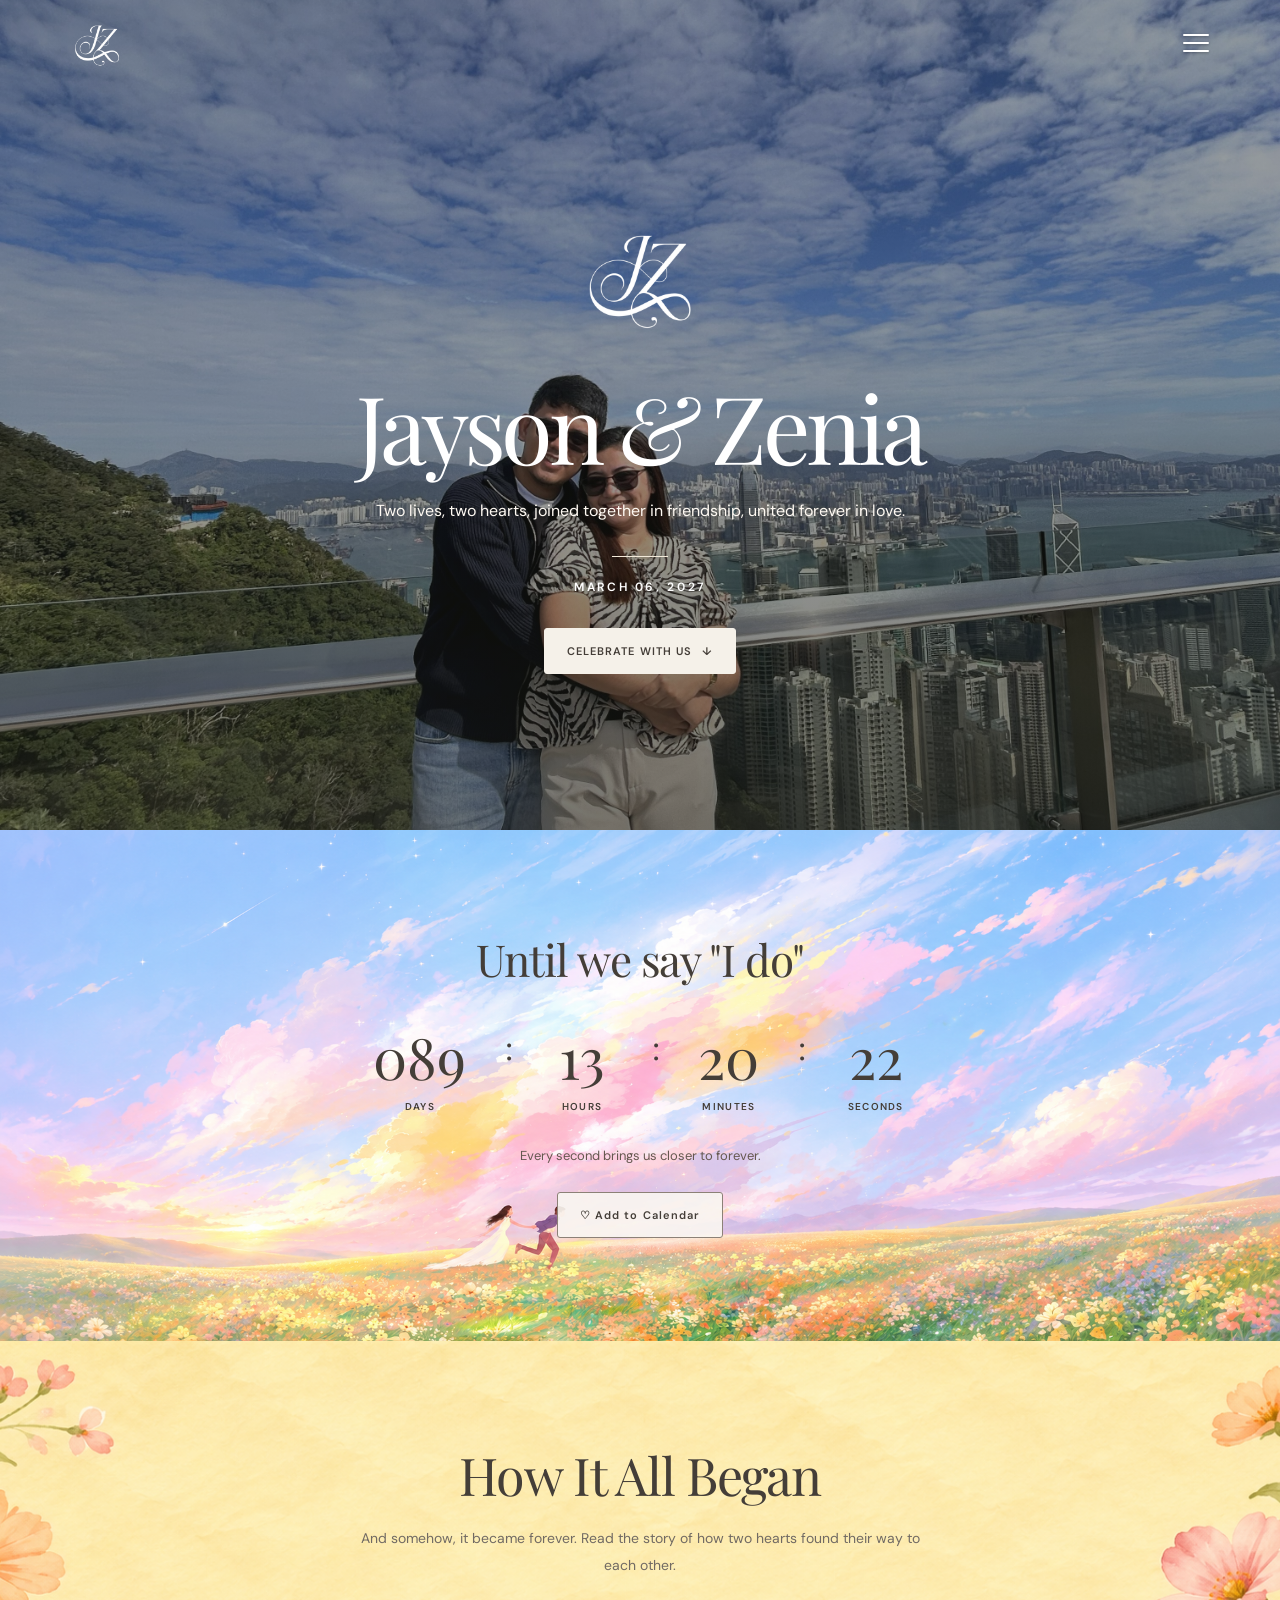
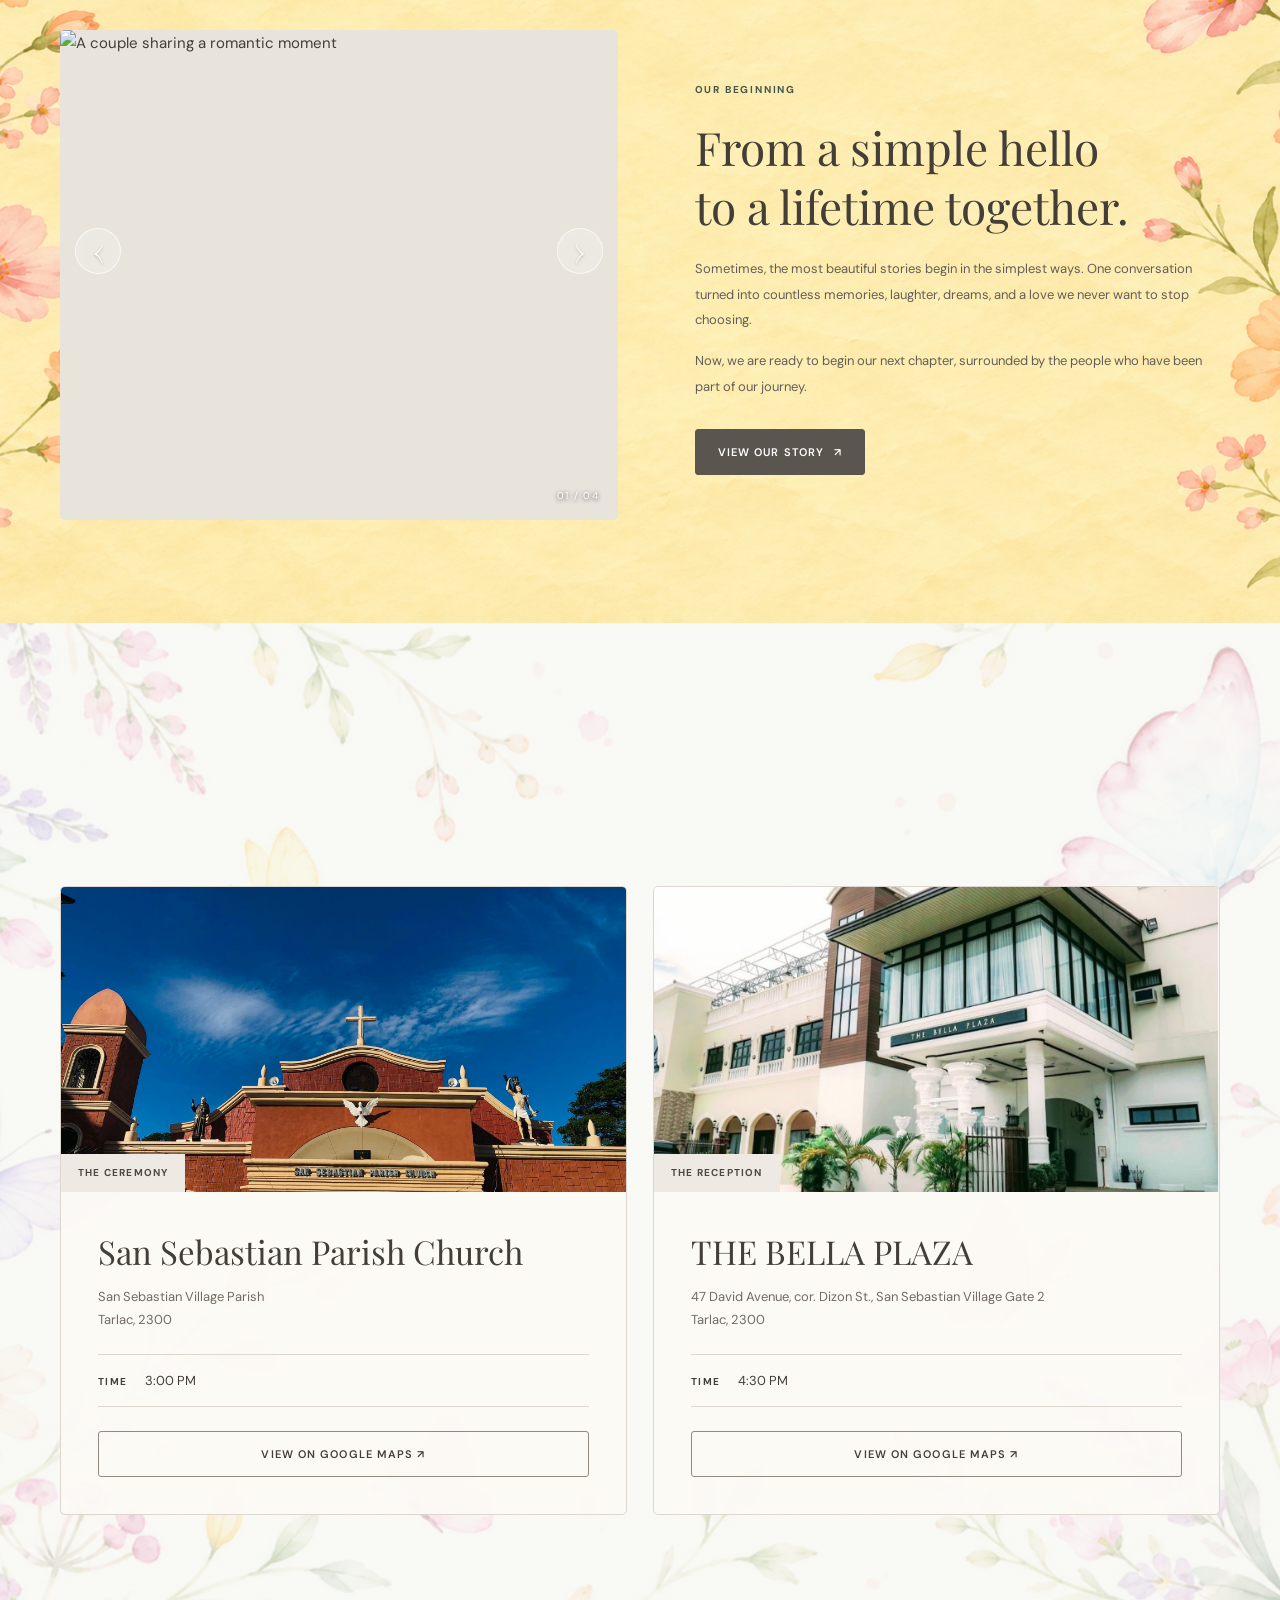
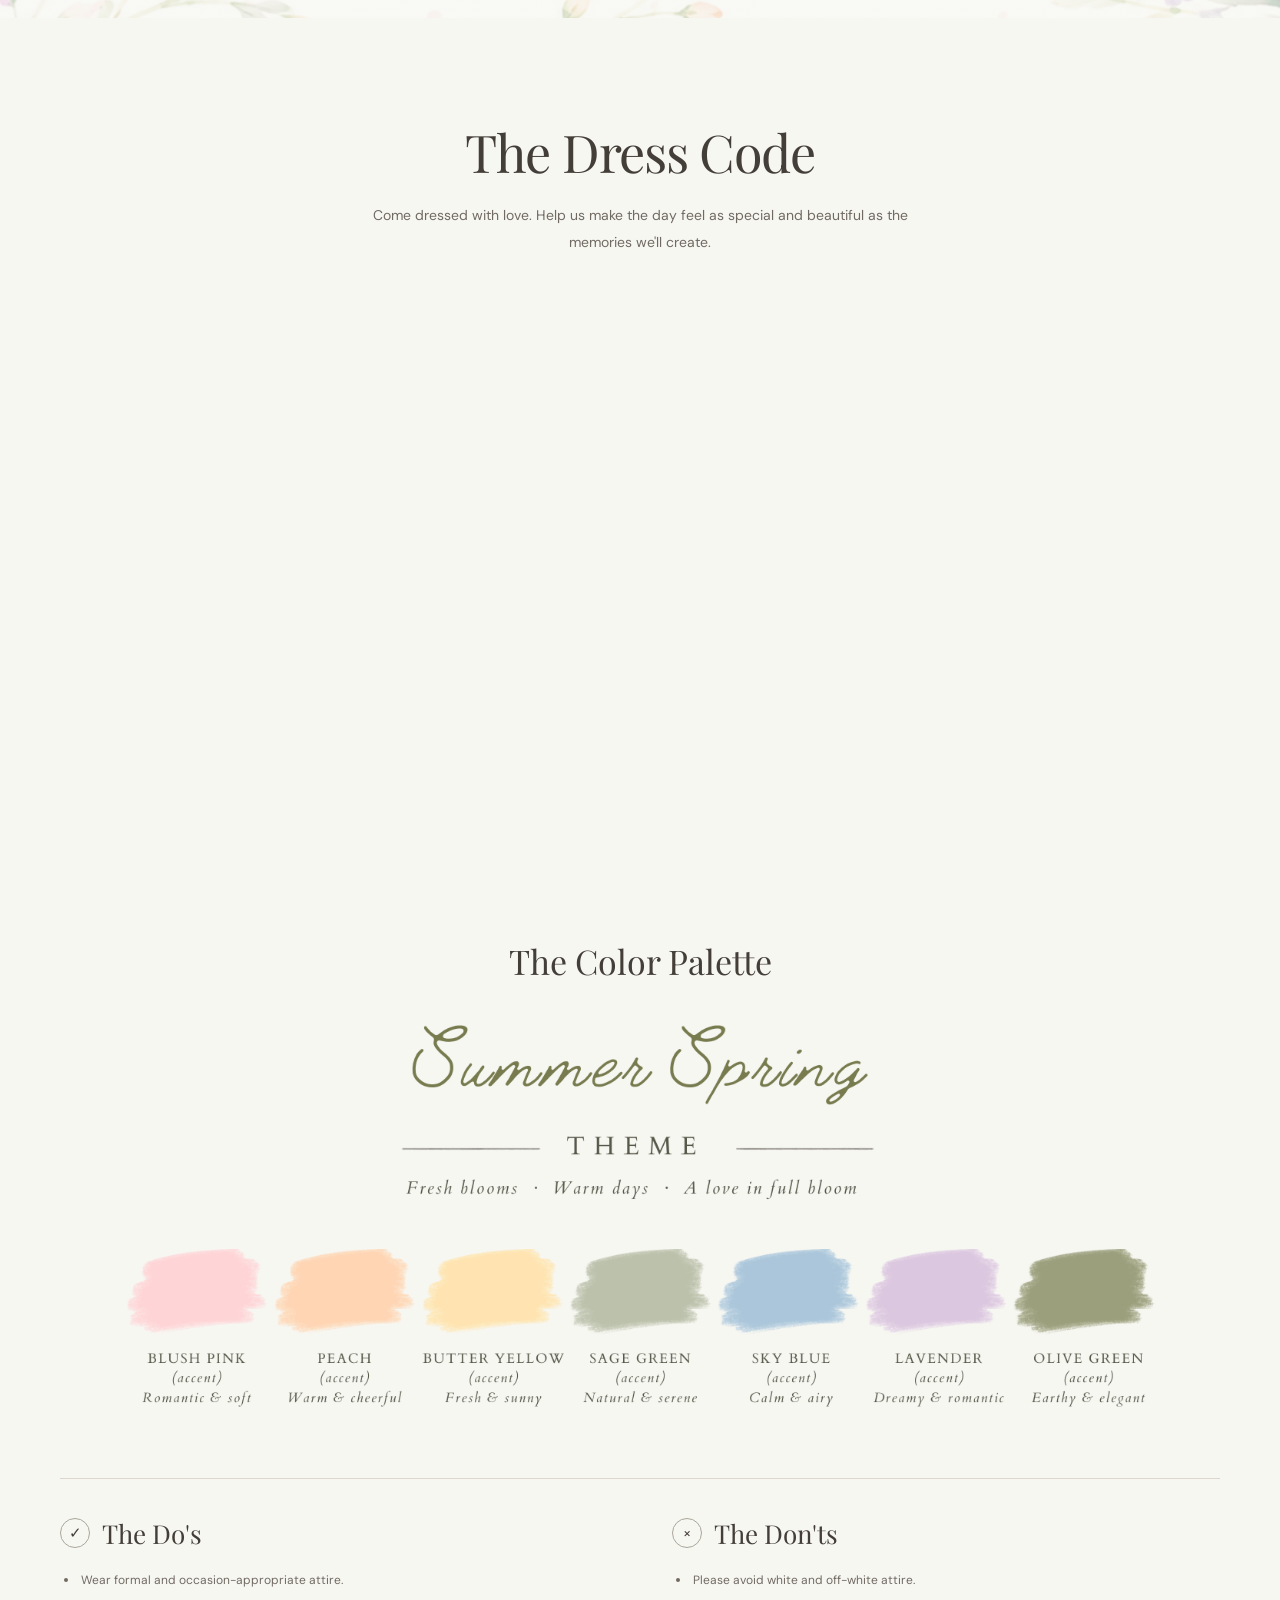
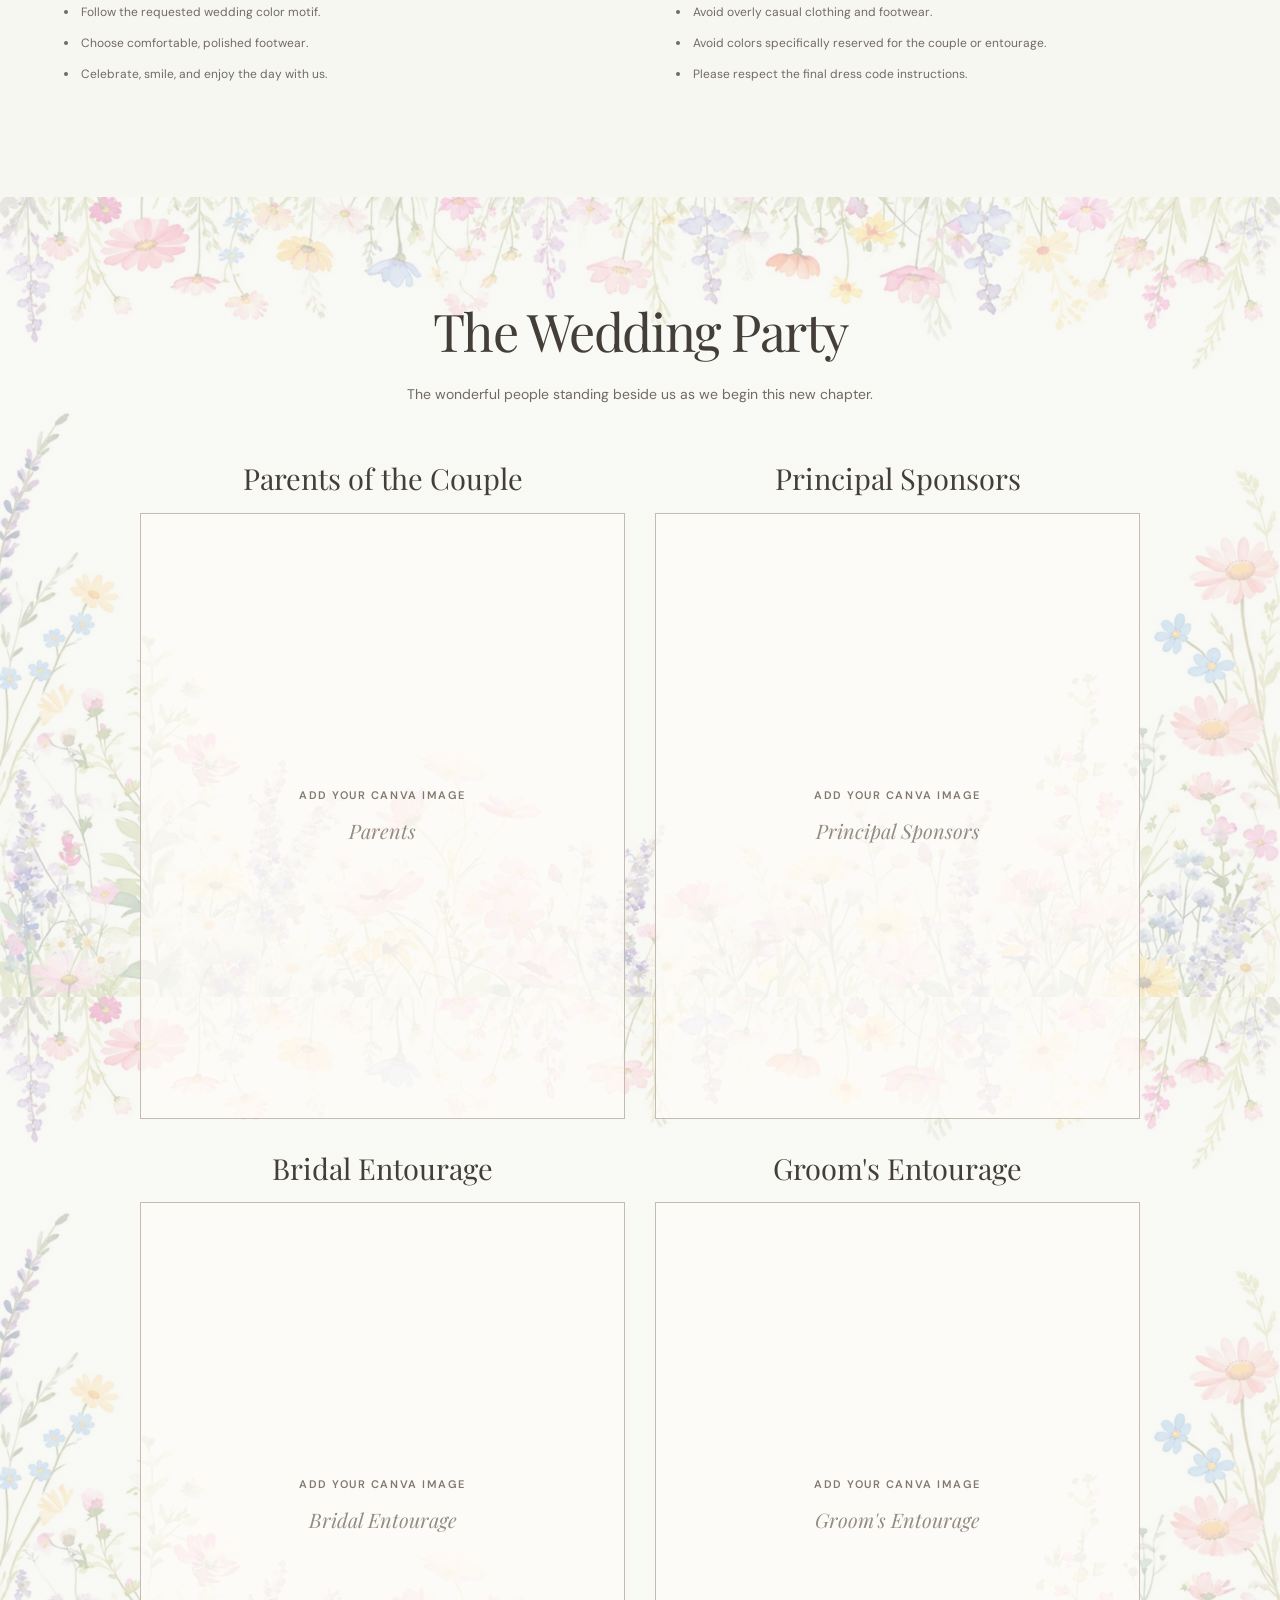
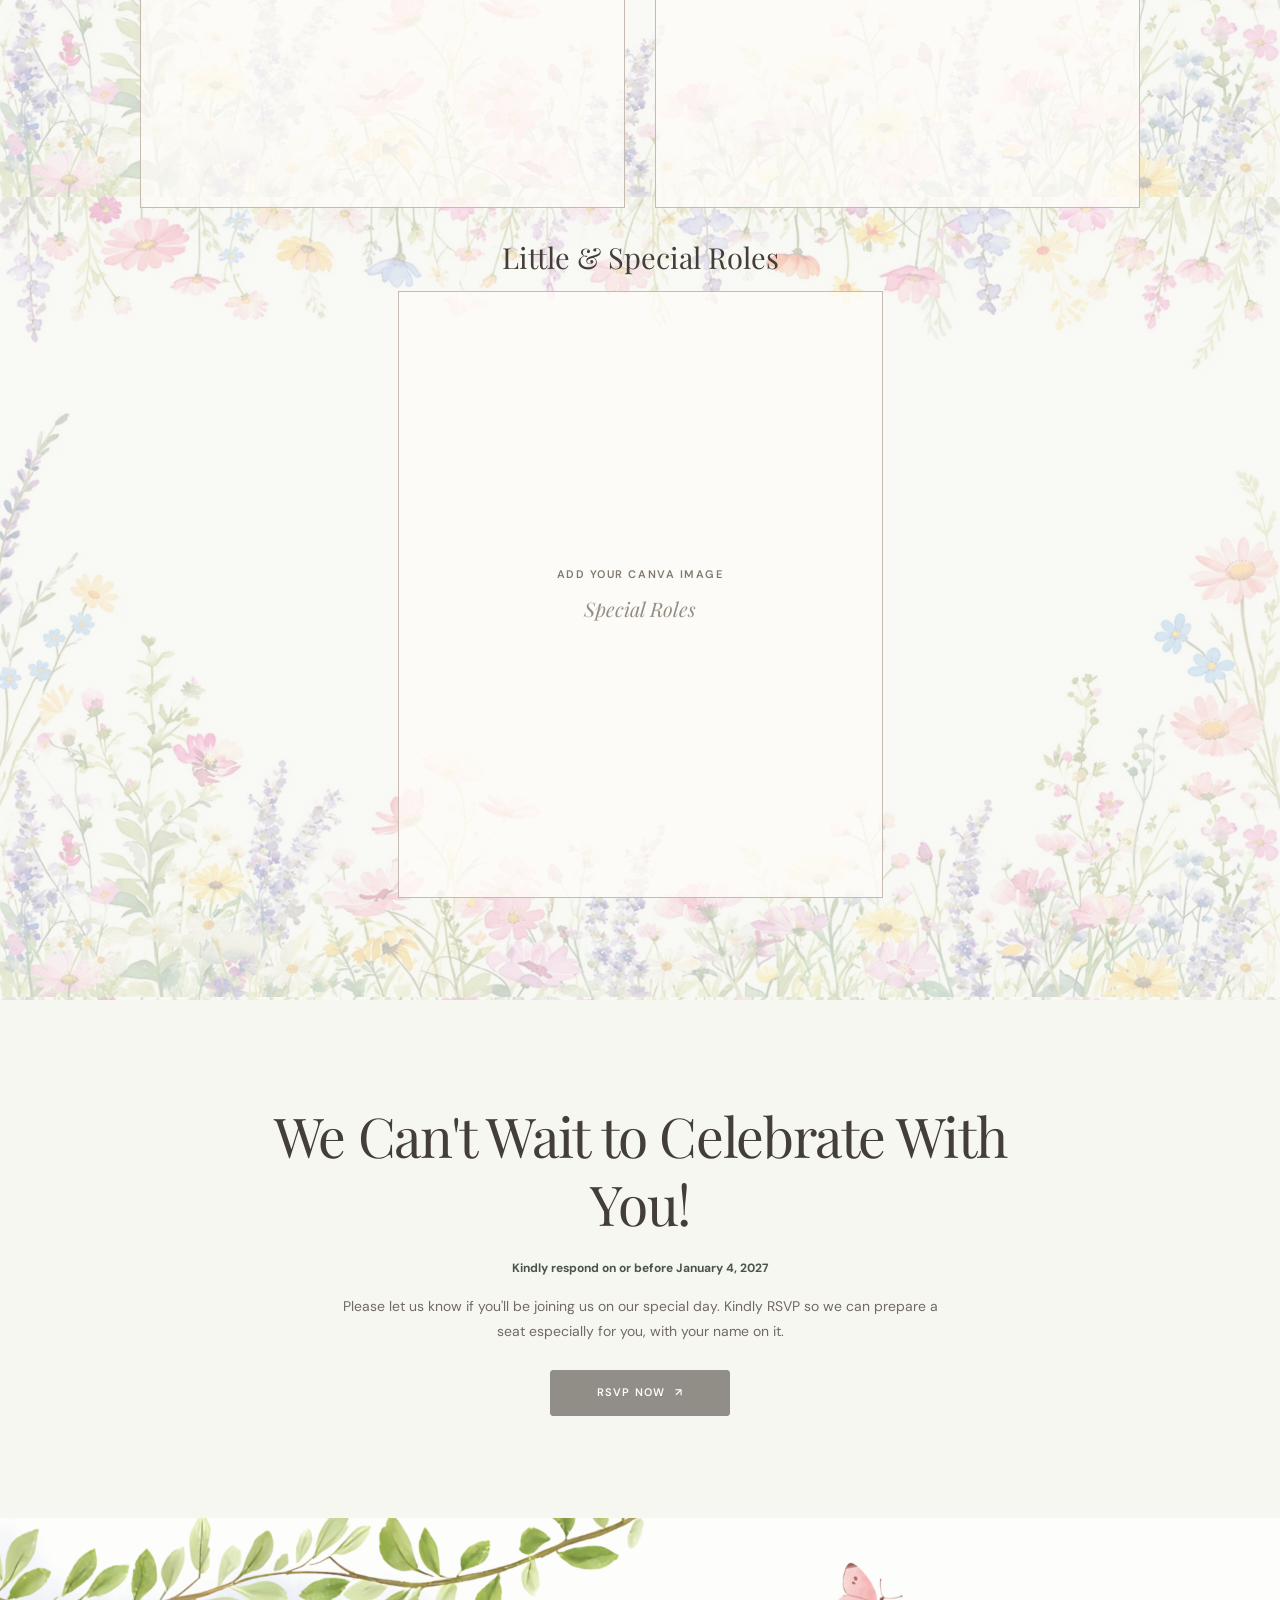
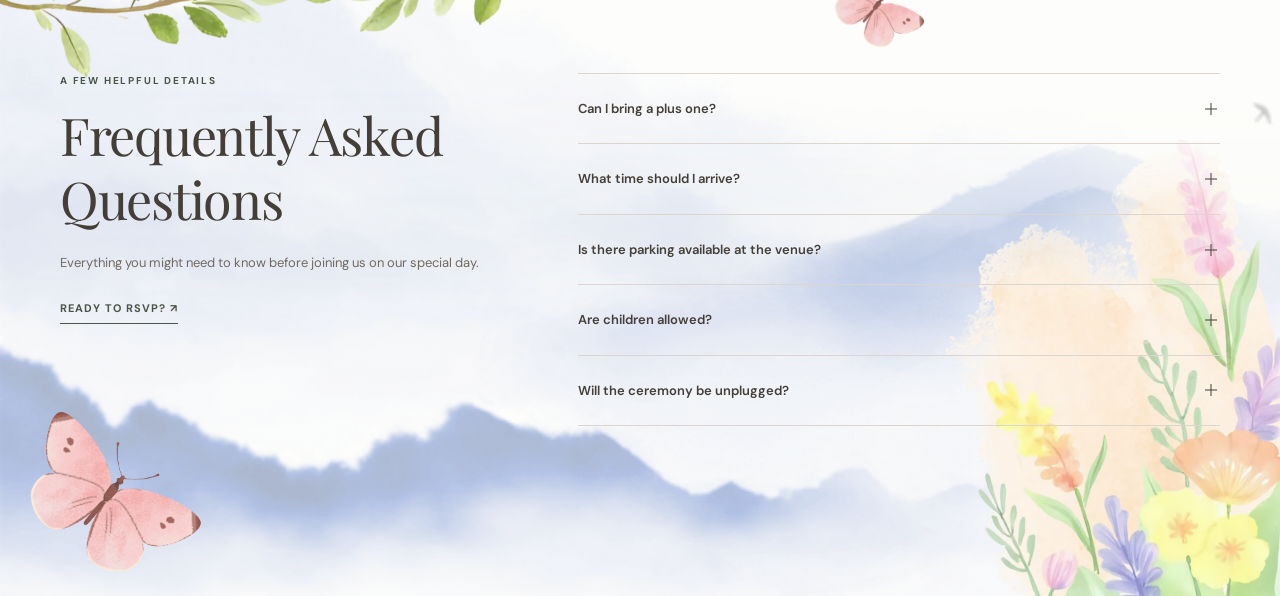
==== commit 0cdf4b79: "Add files via upload" ====
--- a/index.html
+++ b/index.html
@@ -577,109 +577,12 @@
             Kindly RSVP so we can prepare a seat especially for you, with
             your name on it.
       </p>
-      <button aria-controls="rsvpFormWrap" aria-expanded="false" class="button button-dark rsvp-now-button" id="showRsvpForm" type="button">
+      <button class="button button-dark rsvp-now-button" type="button" disabled aria-label="RSVP registration will be available soon">
        RSVP NOW
        <span aria-hidden="true">
         &nearrow;
        </span>
       </button>
-     </div>
-     <div class="rsvp-form-wrap" hidden="" id="rsvpFormWrap">
-      <form class="rsvp-form" id="rsvpForm">
-       <div class="form-heading">
-        <span class="eyebrow">
-         YOUR RESPONSE
-        </span>
-        <h3>
-         Your RSVP
-        </h3>
-       </div>
-       <div class="form-group">
-        <label for="fullName">
-         Full Name
-         <span>
-          *
-         </span>
-        </label>
-        <input autocomplete="name" id="fullName" name="fullName" placeholder="Enter your full name" required="" type="text"/>
-       </div>
-       <fieldset class="form-group attendance-group">
-        <legend>
-         Will you be attending?
-         <span>
-          *
-         </span>
-        </legend>
-        <label class="radio-card">
-         <input name="attendance" required="" type="radio" value="Joyfully Accepts"/>
-         <span class="radio-indicator">
-         </span>
-         <span>
-          <strong>
-           Joyfully Accepts
-          </strong>
-          <small>
-           Can't wait to celebrate!
-          </small>
-         </span>
-        </label>
-        <label class="radio-card">
-         <input name="attendance" type="radio" value="Regretfully Declines"/>
-         <span class="radio-indicator">
-         </span>
-         <span>
-          <strong>
-           Regretfully Declines
-          </strong>
-          <small>
-           Celebrating from afar.
-          </small>
-         </span>
-        </label>
-       </fieldset>
-       <div class="form-group">
-        <label for="guestCount">
-         Number of Guests (Including You)
-        </label>
-        <select id="guestCount" name="guestCount">
-         <option value="1">
-          1 guest
-         </option>
-         <option value="2">
-          2 guests
-         </option>
-         <option value="3">
-          3 guests
-         </option>
-         <option value="4">
-          4 guests
-         </option>
-         <option value="5">
-          5 guests
-         </option>
-        </select>
-        <small class="field-hint">
-         Please follow the number of seats allocated to your invitation.
-        </small>
-       </div>
-       <div class="form-group">
-        <label for="dietaryNotes">
-         Dietary Restrictions / Special Notes
-        </label>
-        <textarea id="dietaryNotes" name="dietaryNotes" placeholder="Allergies, dietary needs, or a note for us..." rows="4"></textarea>
-       </div>
-       <button class="button button-dark submit-button" type="submit">
-        SUBMIT RSVP
-        <span aria-hidden="true">
-         &nearrow;
-        </span>
-       </button>
-       <p aria-live="polite" class="form-message" id="formMessage" role="status">
-       </p>
-       <p class="form-privacy">
-        Your response is intended for wedding planning only.
-       </p>
-      </form>
      </div>
     </div>
    </section>
--- a/style.css
+++ b/style.css
@@ -379,7 +379,7 @@
 .party-placeholder > small { color: #938c83; font: italic 400 20px/1.5 var(--serif); }
 .party-photo-frame.has-image .party-placeholder { display: none; }
 
-/* RSVP stays a demo form until a real endpoint is configured */
+/* RSVP introduction — the embedded form has been removed. */
 .rsvp-section { background: var(--page); }
 .rsvp-layout { display: flex; flex-direction: column; align-items: center; gap: 35px; }
 .rsvp-copy { max-width: 750px; text-align: center; }
@@ -387,31 +387,53 @@
 .rsvp-copy > p:not(.eyebrow, .rsvp-deadline) { max-width: 625px; margin: 15px auto 25px; color: var(--muted); font-size: 14px; }
 .rsvp-deadline { margin: 20px auto 10px; color: var(--accent-dark); font-size: 12px; font-weight: 700; }
 .rsvp-now-button { min-width: 180px; }
-.rsvp-form-wrap { width: min(100%,680px); padding: clamp(25px,5vw,45px); border: 1px solid var(--line); border-radius: 5px; background: var(--paper); scroll-margin-top: 90px; }
-.form-heading { margin-bottom: 26px; }
-.form-heading h3 { margin: 0; font: 400 31px/1.3 var(--serif); }
-.form-group { min-width: 0; margin: 0 0 23px; padding: 0; border: none; }
-.form-group > label, .form-group legend { display: block; margin: 0 0 9px; font-size: 12px; font-weight: 700; }
-.form-group label > span, .form-group legend > span { color: var(--muted); }
-.form-group input[type="text"], .form-group select, .form-group textarea { display: block; width: 100%; min-height: 47px; padding: 11px 13px; border: 1px solid var(--line); border-radius: 3px; background: white; color: var(--ink); }
-.form-group textarea { min-height: 115px; resize: vertical; }
-.radio-card { position: relative; display: flex; gap: 13px; align-items: center; margin-top: 11px; padding: 14px; border: 1px solid var(--line); border-radius: 3px; background: white; cursor: pointer; }
-.radio-card:has(input:checked) { border-color: var(--accent-dark); }
-.radio-card input { position: absolute; width: 1px; height: 1px; opacity: 0; }
-.radio-card:has(input:focus-visible) { outline: 2px solid var(--accent-dark); outline-offset: 3px; }
-.radio-indicator { display: grid; width: 18px; height: 18px; flex: 0 0 18px; place-items: center; border: 1px solid #918a80; border-radius: 50%; }
-.radio-card input:checked + .radio-indicator::after { width: 10px; height: 10px; border-radius: 50%; background: var(--accent-dark); content: ""; }
-.radio-card > span:last-child { display: flex; flex-direction: column; gap: 2px; }
-.radio-card strong { font-size: 12px; }
-.radio-card small, .field-hint { color: var(--muted); font-size: 11px; }
-.submit-button { width: 100%; }
-.form-message { min-height: 20px; margin: 15px 0 0; font-size: 12px; }
-.form-message.is-error { color: #9a4c40; }
-.form-message.is-success { color: var(--accent-dark); }
-.form-privacy { margin: 10px 0 0; color: var(--muted); font-size: 10px; text-align: center; }
-
-/* FAQs — intentionally the last section */
-.faq-section { background: var(--paper); }
+.rsvp-now-button:disabled { opacity: .65; cursor: not-allowed; }
+
+/* FAQs — anchored watercolor corners that never stretch or repeat.
+   Each layer uses the same artwork: the top layer shows the leaves,
+   while the bottom layer keeps the flowers visible as answers expand. */
+.faq-section {
+  position: relative;
+  isolation: isolate;
+  overflow: hidden;
+  padding-top: 155px;
+  padding-bottom: 170px;
+  background: #f7f7f2;
+}
+.faq-section > .container {
+  position: relative;
+  z-index: 1;
+}
+.faq-section::before,
+.faq-section::after {
+  position: absolute;
+  z-index: 0;
+  right: 0;
+  left: 0;
+  content: "";
+  pointer-events: none;
+  background-image:
+    linear-gradient(rgba(247,247,242,.25), rgba(247,247,242,.25)),
+    url("./images/faq-desktop.jpg");
+  background-size: 100% 100%, 100% auto;
+  background-repeat: no-repeat;
+}
+/* Leaves and butterfly stay at the top. */
+.faq-section::before {
+  top: 0;
+  height: clamp(300px, 31vw, 490px);
+  background-position: center, center top;
+  -webkit-mask-image: linear-gradient(to bottom, #000 0%, #000 55%, transparent 100%);
+  mask-image: linear-gradient(to bottom, #000 0%, #000 55%, transparent 100%);
+}
+/* Mountains and flowers stay at the bottom, even when FAQs open. */
+.faq-section::after {
+  bottom: 0;
+  height: clamp(390px, 40vw, 610px);
+  background-position: center, center bottom;
+  -webkit-mask-image: linear-gradient(to top, #000 0%, #000 55%, transparent 100%);
+  mask-image: linear-gradient(to top, #000 0%, #000 55%, transparent 100%);
+}
 .faq-layout { display: grid; grid-template-columns: .8fr 1.2fr; gap: clamp(35px,7vw,90px); align-items: start; }
 .faq-intro > p:not(.eyebrow) { margin: 20px 0; color: var(--muted); font-size: 13px; }
 .text-link { display: inline-block; padding-bottom: 4px; border-bottom: 1px solid var(--accent-dark); color: var(--accent-dark); font-size: 11px; font-weight: 700; letter-spacing: .09em; }
@@ -445,7 +467,7 @@
   .venue-image { height: clamp(235px,50vw,330px); }
   .attire-grid { grid-template-columns: repeat(2,minmax(0,1fr)); }
   .faq-layout { gap: 32px; }
-  .countdown-section { background-image: url("./images/countdown-mobile.png"); }
+  .countdown-section { background-image: url("./images/countdown-mobile.jpg"); }
   .story-section { background-color: #fff0ba; background-image: url("./images/story-mobile.png"); background-size: 100% auto; background-position: center top; background-repeat: repeat-y; }
   .details-section {
     background-image: linear-gradient(rgba(247,247,242,.80),rgba(247,247,242,.80)),url("./images/weddingdetails-mobile.jpg");
@@ -477,7 +499,6 @@
   .attire-rules { gap: 27px; margin-top: 40px; }
   .party-grid { gap: 28px; max-width: 485px; }
   .party-photo-card:last-child { grid-column: auto; width: 100%; }
-  .rsvp-form-wrap { padding: 24px 19px; }
   .venue-content { padding: 25px 21px; }
   .dialog-content { padding: 28px 23px 35px; }
 }
@@ -487,3 +508,24 @@
   .js-motion .reveal { opacity: 1; transform: none; }
   .countdown-petal { display: none; }
 }
+
+/* Mobile FAQs — portrait artwork, with decorative edges always in view.
+   Match the 800px breakpoint used by the stacked FAQ layout. */
+@media (max-width: 800px) {
+  .faq-section {
+    padding-top: clamp(145px, 39vw, 195px);
+    padding-bottom: clamp(235px, 70vw, 330px);
+  }
+  .faq-section::before,
+  .faq-section::after {
+    background-image:
+      linear-gradient(rgba(247,247,242,.20), rgba(247,247,242,.20)),
+      url("./images/faq-mobile.jpg");
+  }
+  .faq-section::before {
+    height: clamp(235px, 66vw, 460px);
+  }
+  .faq-section::after {
+    height: clamp(335px, 100vw, 600px);
+  }
+}
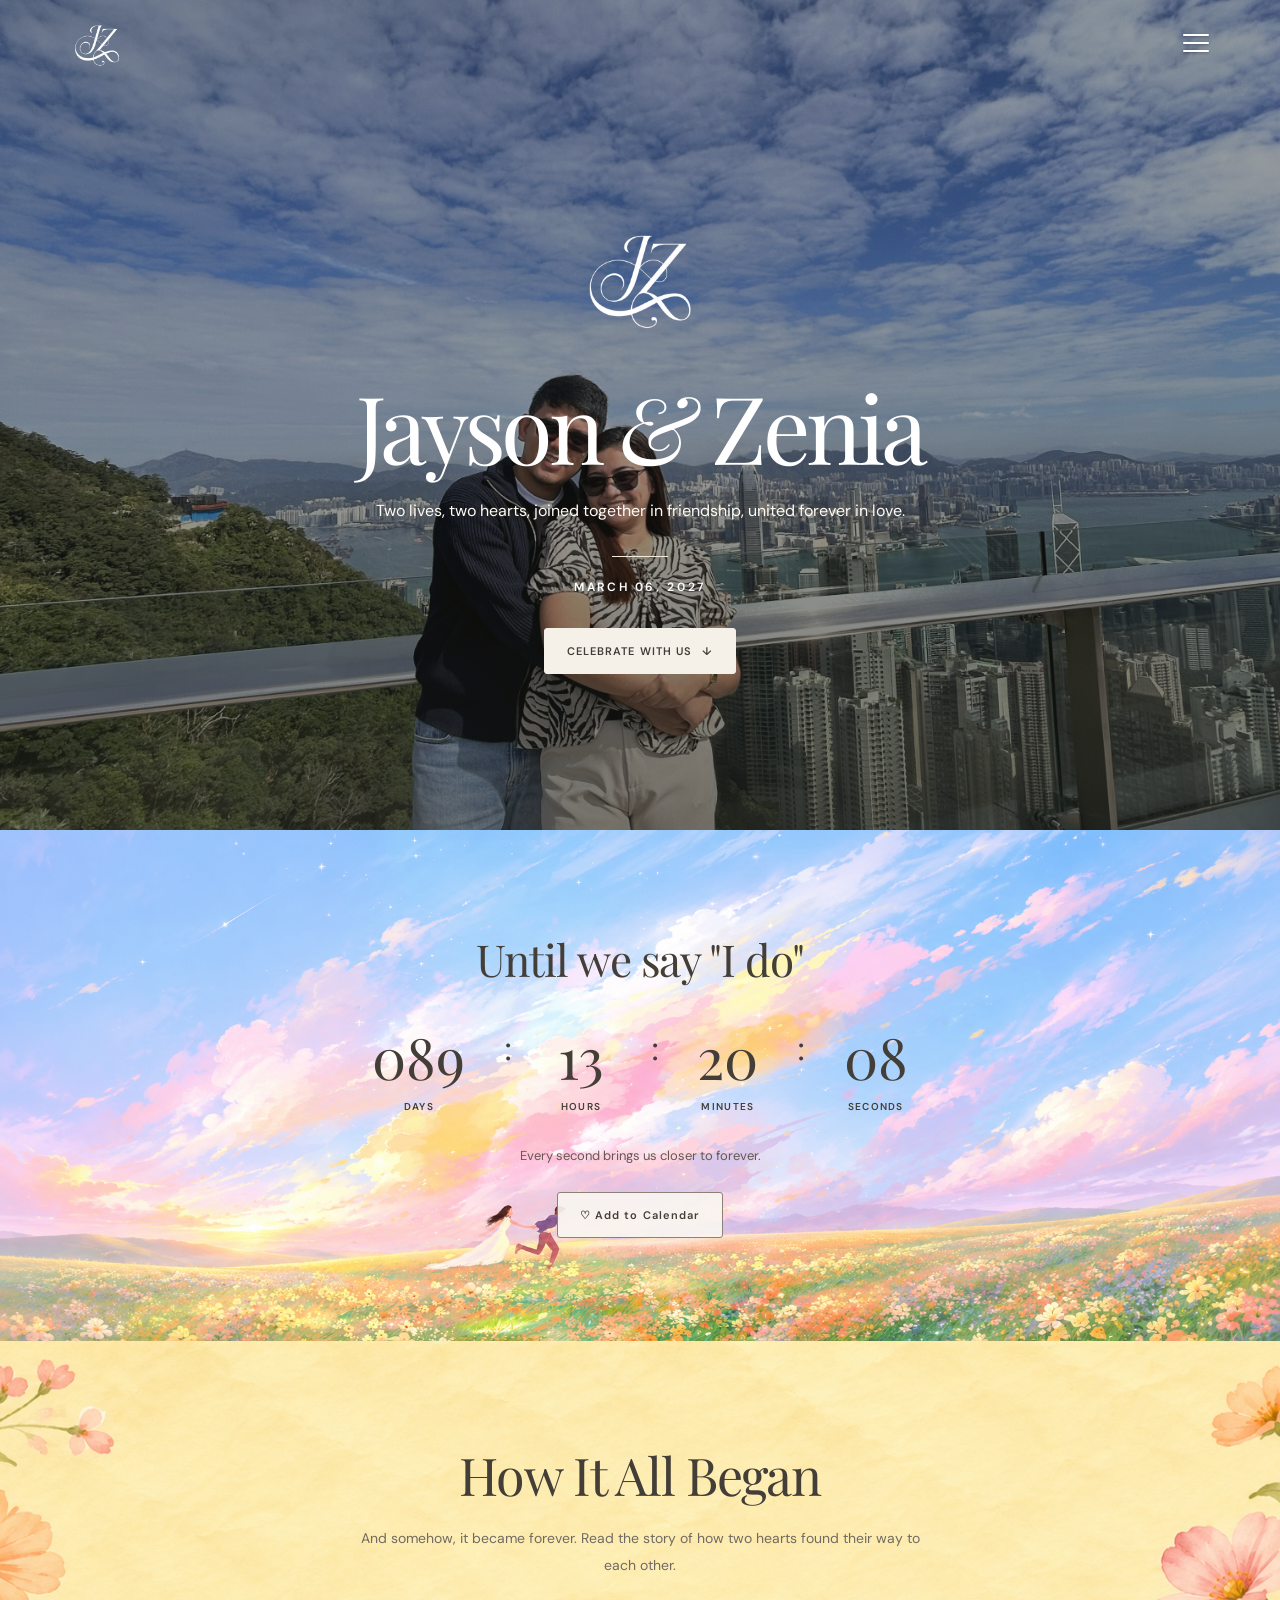
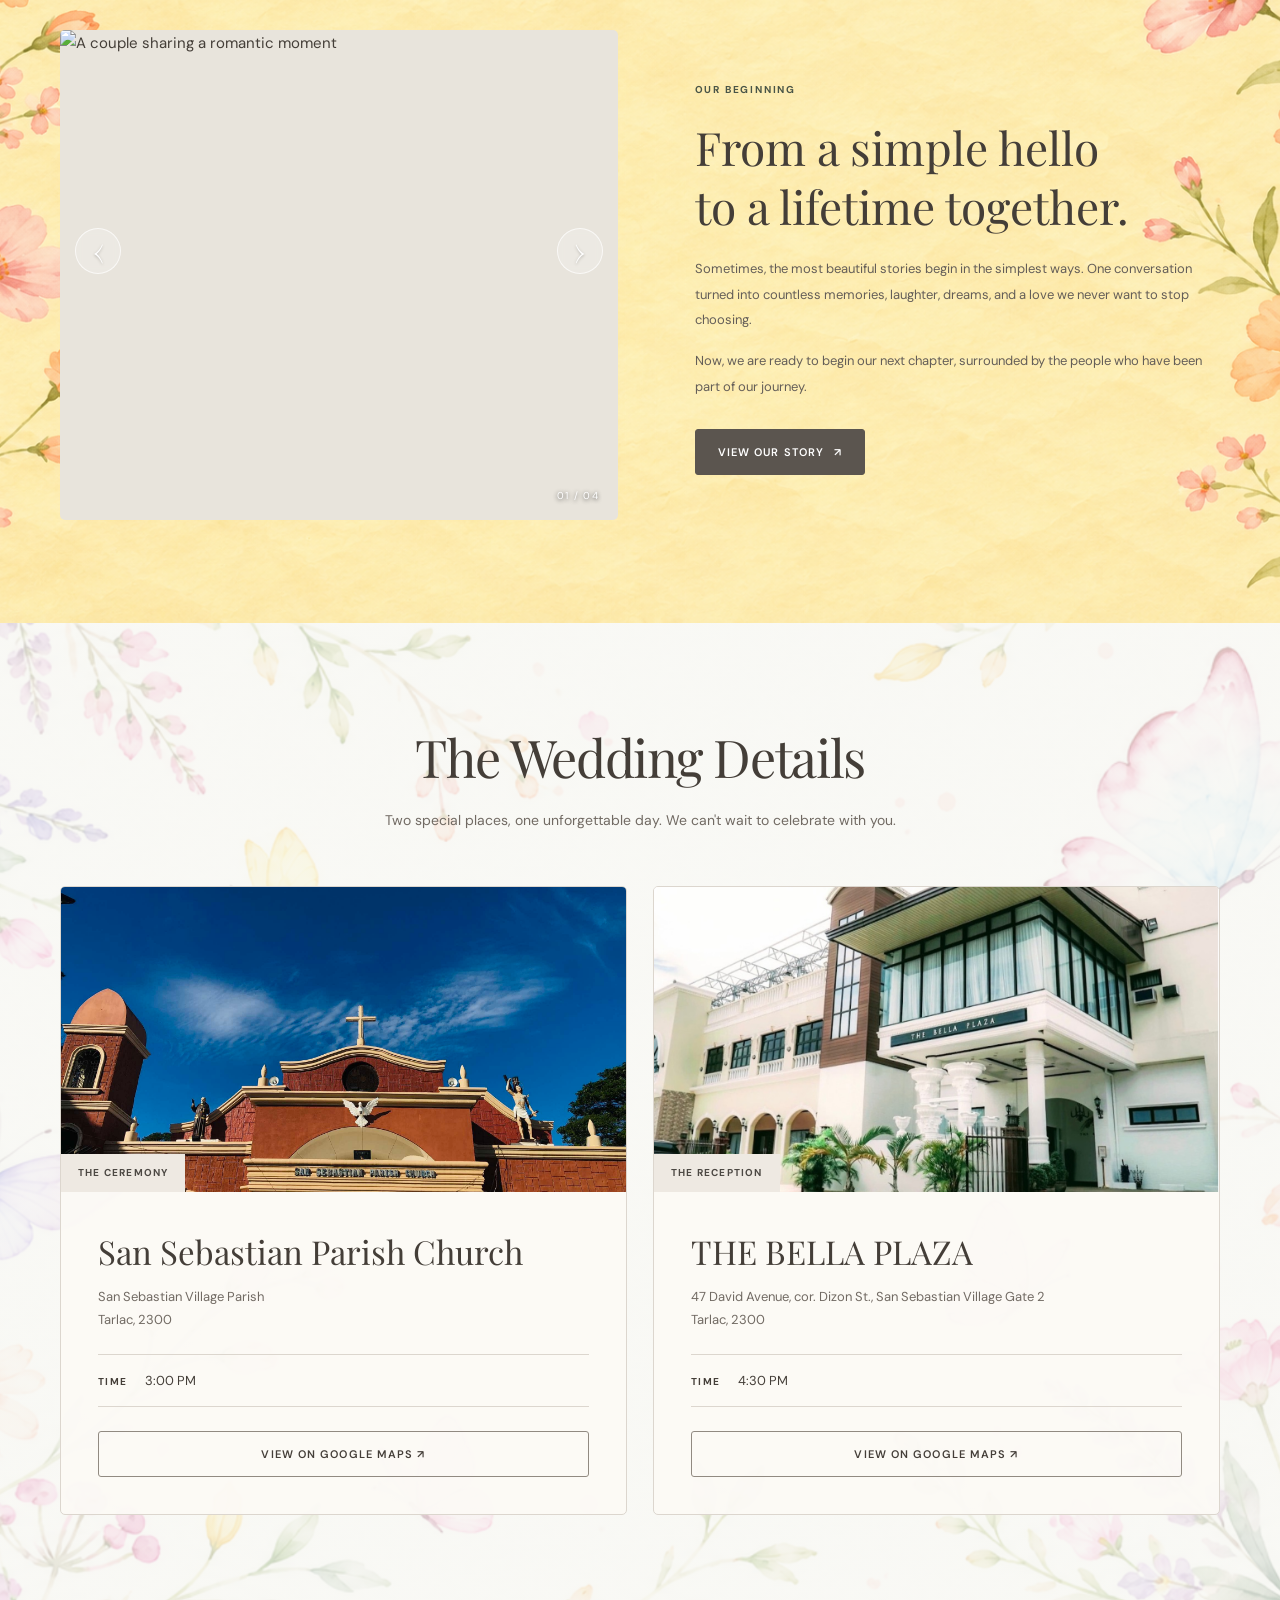
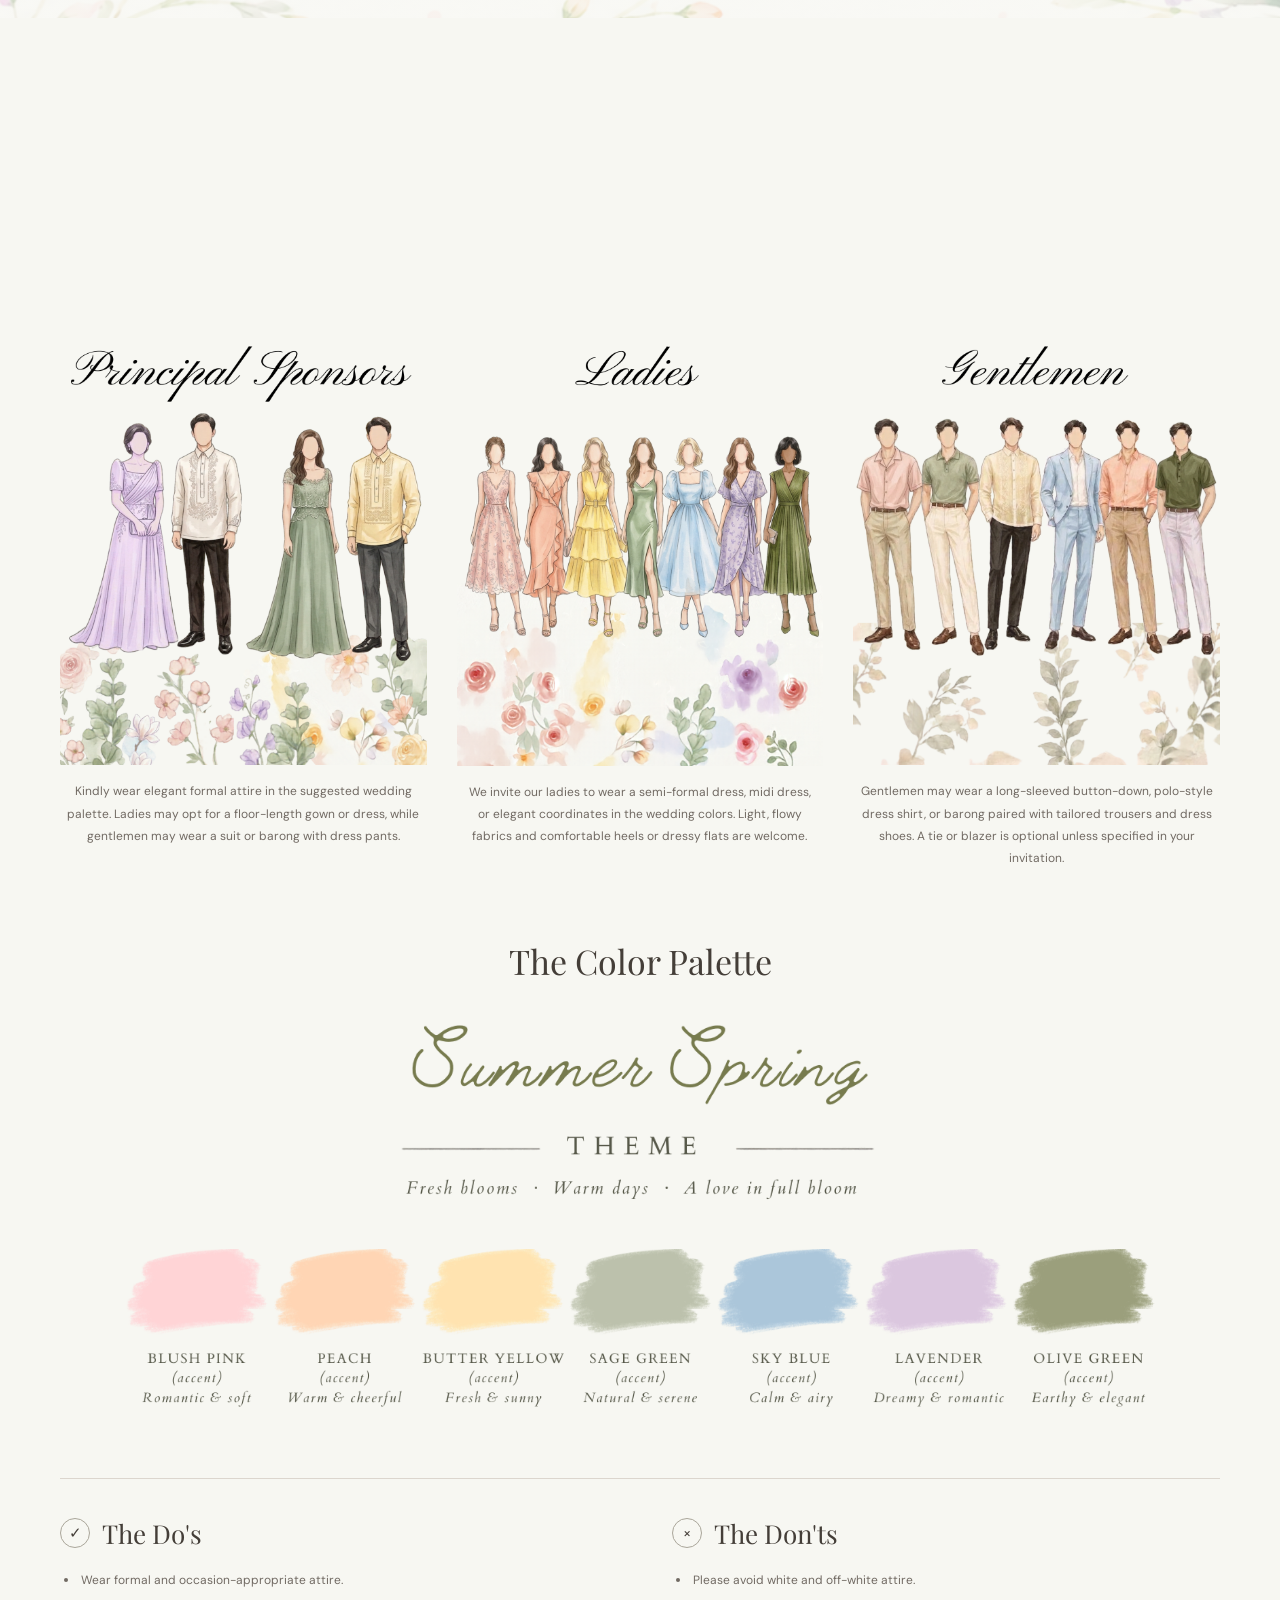
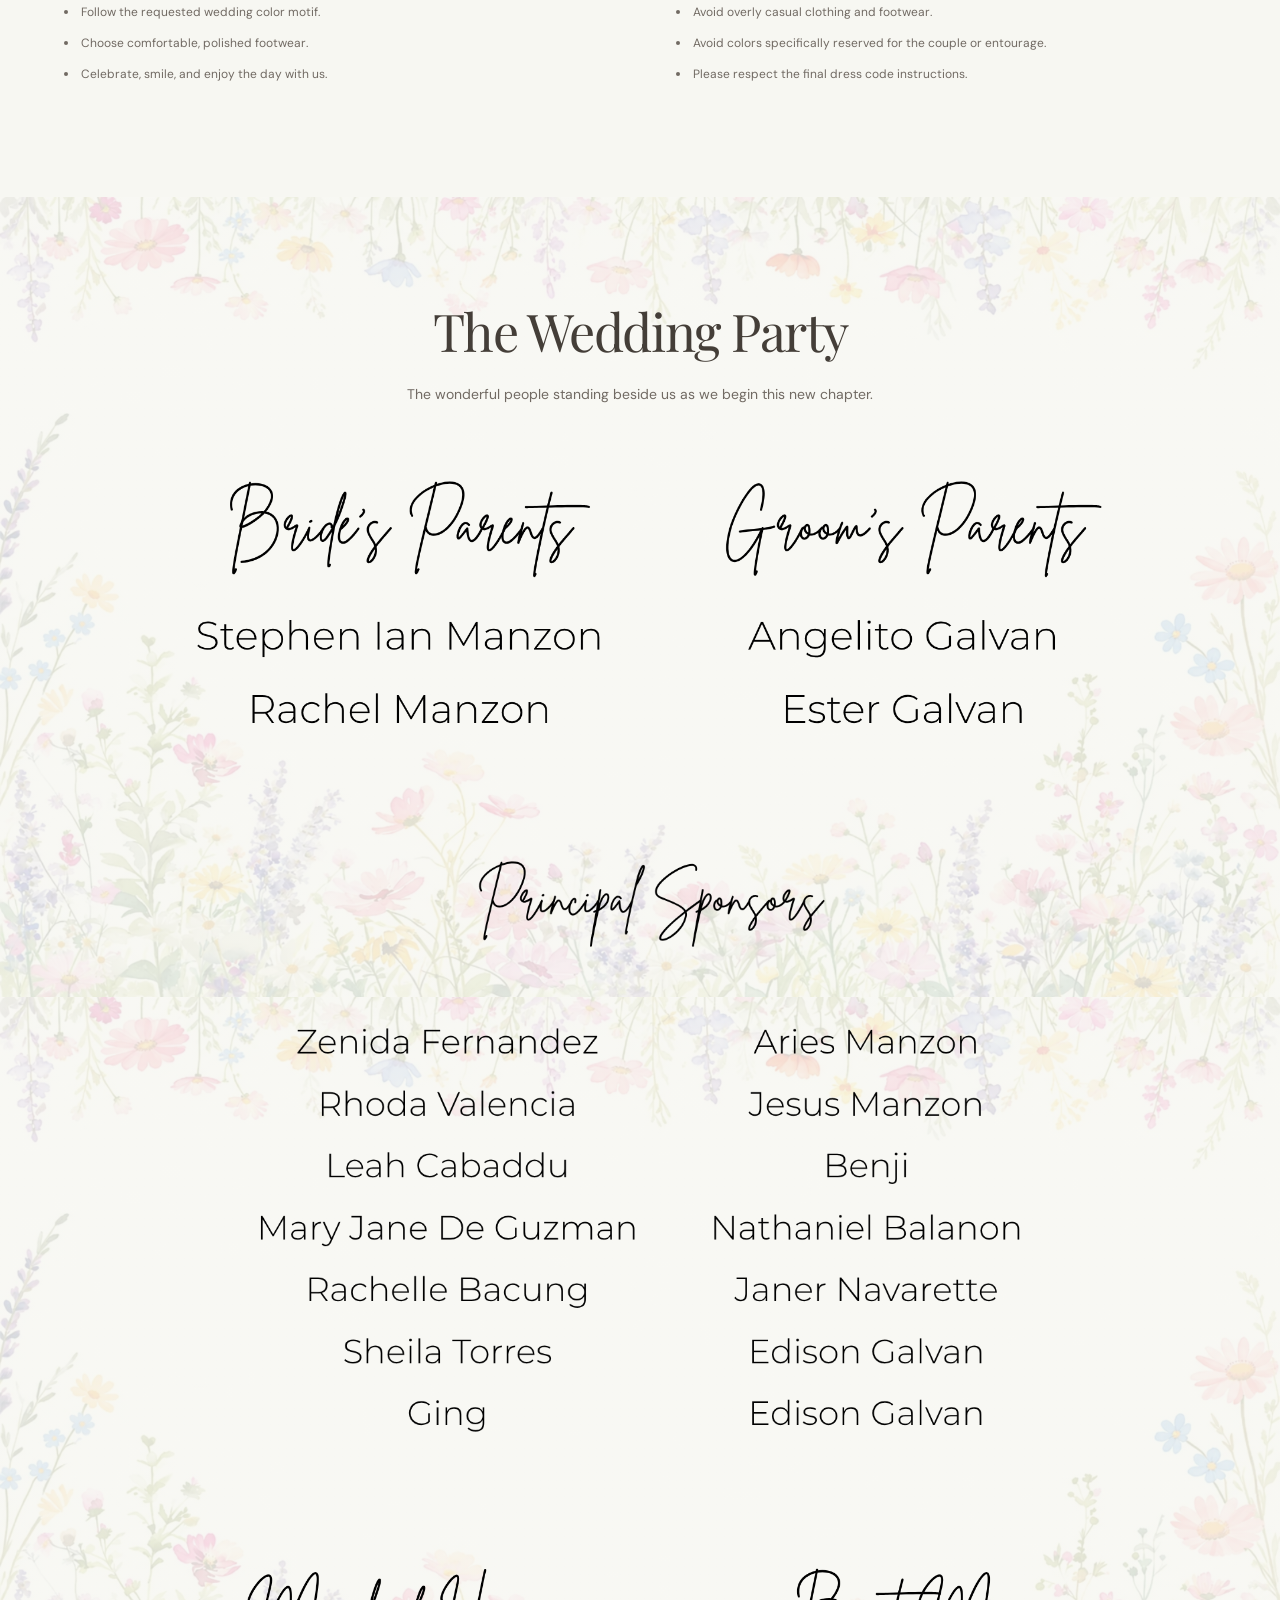
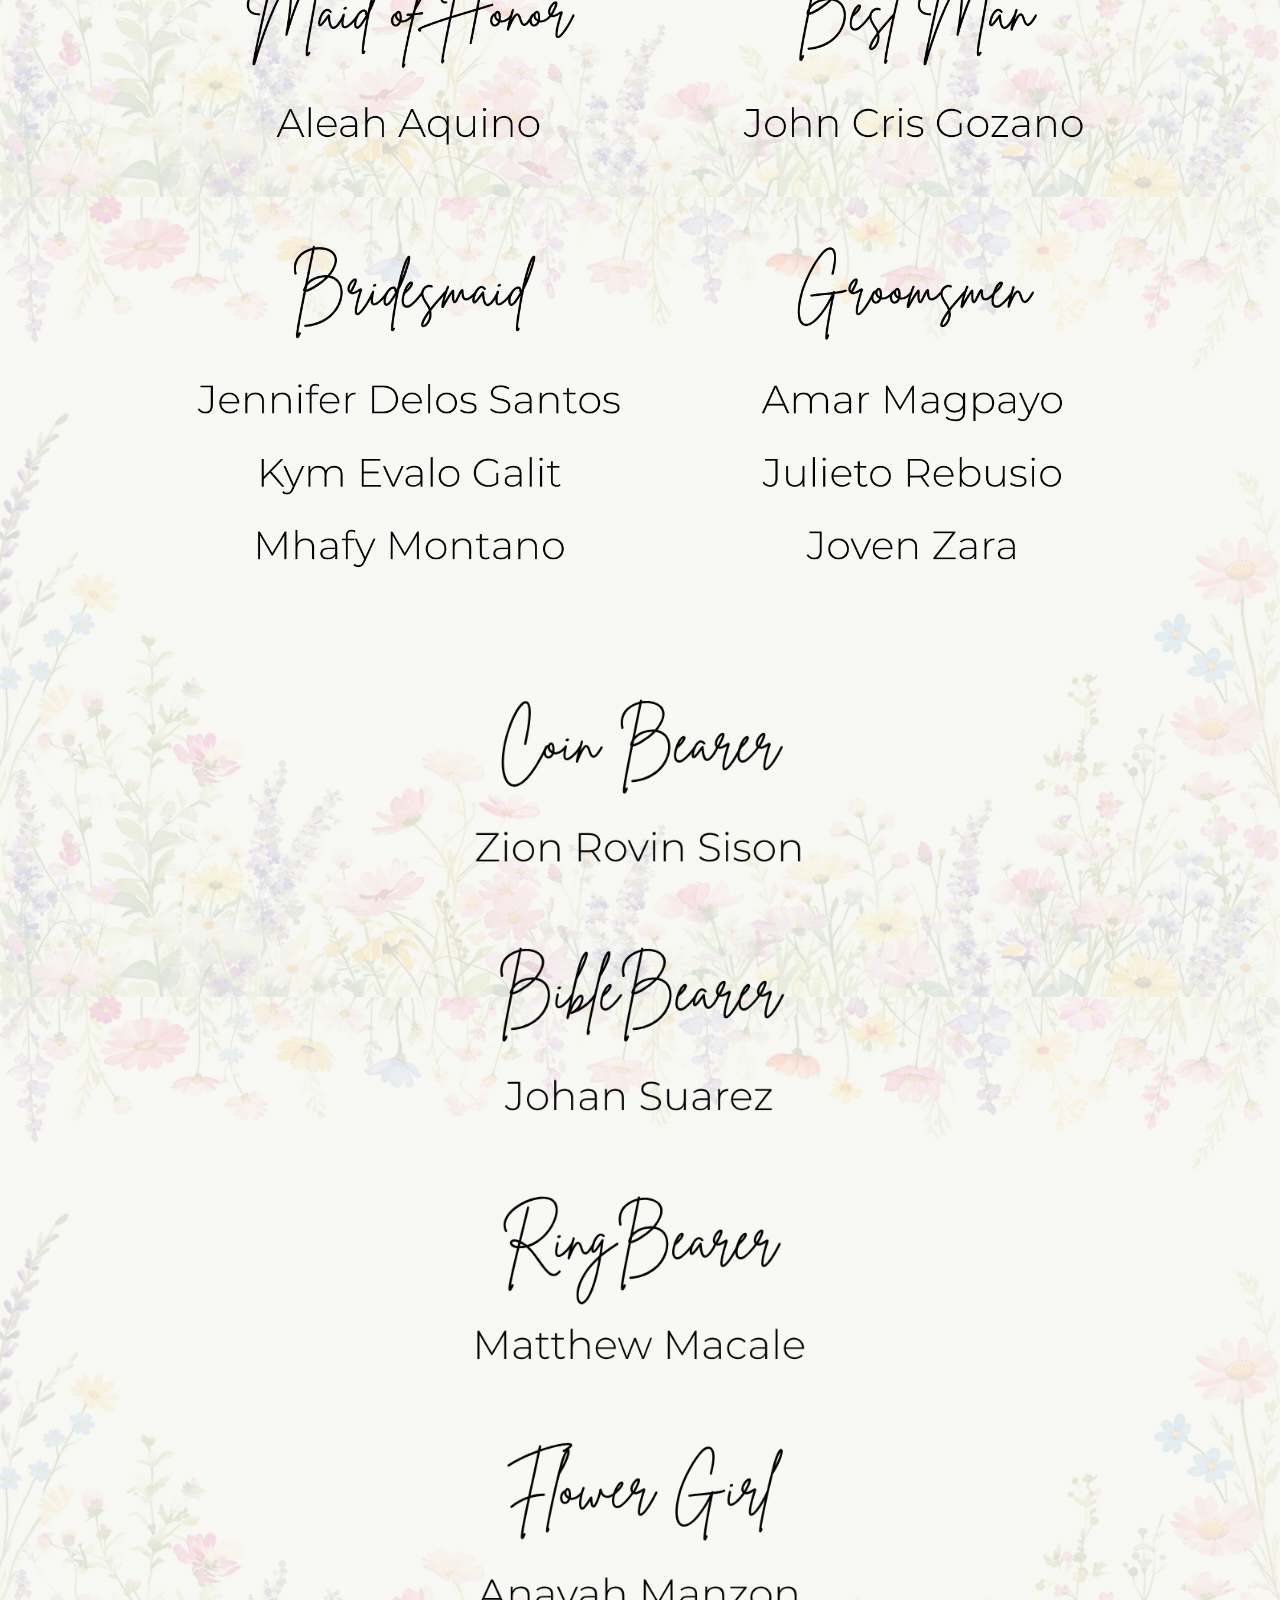
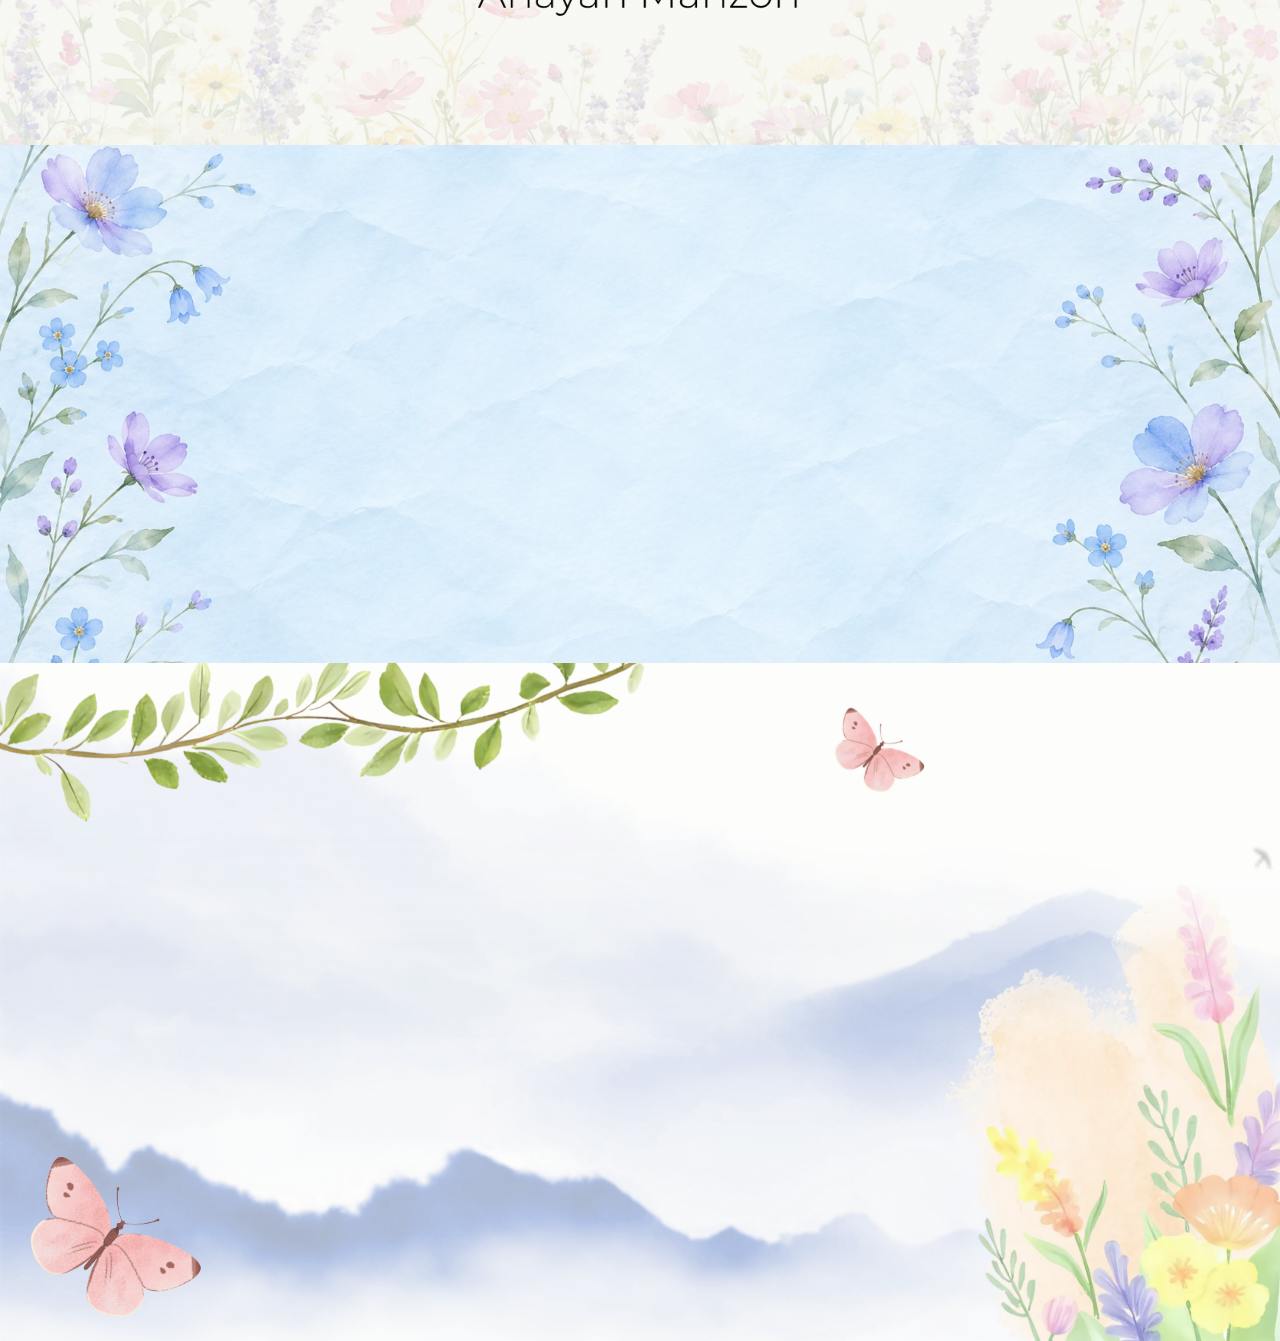
==== commit fd22372e: "Add files via upload" ====
--- a/index.html
+++ b/index.html
@@ -1,279 +1,280 @@
 <!DOCTYPE html>
+
 <html lang="en">
- <head>
-  <meta charset="utf-8"/>
-  <meta content="width=device-width, initial-scale=1.0" name="viewport"/>
-  <meta content="#FBF8F3" name="theme-color"/>
-  <title>
+<head>
+<meta charset="utf-8"/>
+<meta content="width=device-width, initial-scale=1.0" name="viewport"/>
+<meta content="#FBF8F3" name="theme-color"/>
+<title>
    Jayson &amp; Zenia | March 6, 2027
   </title>
-  <meta content="Join Jayson and Zenia as they celebrate their wedding on March 6, 2027." name="description"/>
-  <link href="https://fonts.googleapis.com" rel="preconnect"/>
-  <link crossorigin="" href="https://fonts.gstatic.com" rel="preconnect"/>
-  <link href="https://fonts.googleapis.com/css2?family=DM+Sans:wght@400;500;600;700&amp;family=Playfair+Display:ital,wght@0,400;0,500;0,600;1,400;1,500&amp;display=swap" rel="stylesheet"/>
-  <link href="style.css" rel="stylesheet"/>
-  <script defer="" src="script.js">
-  </script>
- </head>
- <body>
-  <header class="site-header" id="top">
-   <div class="navbar container">
-    <a aria-label="Jayson and Zenia &mdash; Back to home" class="brand" href="#home">
-     <img alt="Jayson and Zenia monogram" height="72" id="navMonogram" src="./images/monowhite.png" width="72"/>
-    </a>
-    <button aria-controls="navDrawer" aria-expanded="false" aria-label="Open navigation menu" class="menu-toggle" id="menuToggle" type="button">
-     <span>
-     </span>
-     <span>
-     </span>
-     <span>
-     </span>
-    </button>
-   </div>
-   <div aria-hidden="true" class="nav-backdrop" id="navBackdrop">
-   </div>
-   <aside aria-hidden="true" aria-label="Wedding navigation" class="nav-drawer" id="navDrawer" inert="">
-    <p class="nav-overline">
+<meta content="Join Jayson and Zenia as they celebrate their wedding on March 6, 2027." name="description"/>
+<link href="https://fonts.googleapis.com" rel="preconnect"/>
+<link crossorigin="" href="https://fonts.gstatic.com" rel="preconnect"/>
+<link href="https://fonts.googleapis.com/css2?family=DM+Sans:wght@400;500;600;700&amp;family=Playfair+Display:ital,wght@0,400;0,500;0,600;1,400;1,500&amp;display=swap" rel="stylesheet"/>
+<link href="style.css" rel="stylesheet"/>
+<script defer="" src="script.js">
+</script>
+</head>
+<body>
+<header class="site-header" id="top">
+<div class="navbar container">
+<a aria-label="Jayson and Zenia — Back to home" class="brand" href="#home">
+<img alt="Jayson and Zenia monogram" height="72" id="navMonogram" src="./images/monowhite.png" width="72"/>
+</a>
+<button aria-controls="navDrawer" aria-expanded="false" aria-label="Open navigation menu" class="menu-toggle" id="menuToggle" type="button">
+<span>
+</span>
+<span>
+</span>
+<span>
+</span>
+</button>
+</div>
+<div aria-hidden="true" class="nav-backdrop" id="navBackdrop">
+</div>
+<aside aria-hidden="true" aria-label="Wedding navigation" class="nav-drawer" id="navDrawer" inert="">
+<p class="nav-overline">
      JAYSON &amp; ZENIA
     </p>
-    <nav aria-label="Wedding sections">
-     <ul class="nav-links" id="navLinks">
-      <li>
-       <a href="#story">
+<nav aria-label="Wedding sections">
+<ul class="nav-links" id="navLinks">
+<li>
+<a href="#story">
         Our Story
        </a>
-      </li>
-      <li>
-       <a href="#details">
+</li>
+<li>
+<a href="#details">
         Wedding Details
        </a>
-      </li>
-      <li>
-       <a href="#dress-code">
+</li>
+<li>
+<a href="#dress-code">
         Attire
        </a>
-      </li>
-      <li>
-       <a href="#wedding-party">
+</li>
+<li>
+<a href="#wedding-party">
         Wedding Party
        </a>
-      </li>
-      <li>
-       <a href="#rsvp">
+</li>
+<li>
+<a href="#rsvp">
         RSVP
        </a>
-      </li>
-      <li>
-       <a href="#faq">
+</li>
+<li>
+<a href="#faq">
         Reminders &amp; FAQs
        </a>
-      </li>
-     </ul>
-    </nav>
-    <p class="nav-footnote">
+</li>
+</ul>
+</nav>
+<p class="nav-footnote">
      MARCH 06, 2027
     </p>
-   </aside>
-  </header>
-  <main>
-   <section class="hero" id="home">
-    <div class="hero-overlay">
-    </div>
-    <div class="hero-content container">
-     <img alt="" class="hero-monogram" src="./images/monowhite.png"/>
-     <h1>
+</aside>
+</header>
+<main>
+<section class="hero" id="home">
+<div class="hero-overlay">
+</div>
+<div class="hero-content container">
+<img alt="" class="hero-monogram" src="./images/monowhite.png"/>
+<h1>
       Jayson
       <span class="ampersand">
        &amp;
       </span>
       Zenia
      </h1>
-     <p class="hero-tagline">
+<p class="hero-tagline">
       Two lives, two hearts, joined together in friendship,
           united forever in love.
      </p>
-     <div aria-hidden="true" class="hero-divider">
-     </div>
-     <p class="hero-date">
+<div aria-hidden="true" class="hero-divider">
+</div>
+<p class="hero-date">
       MARCH 06, 2027
      </p>
-     <a class="button button-light" href="#details">
+<a class="button button-light" href="#details">
       CELEBRATE WITH US
       <span aria-hidden="true">
-       &darr;
+       ↓
       </span>
-     </a>
-    </div>
-   </section>
-   <section aria-label="Countdown to our wedding" class="countdown-section section-padding">
-    <div aria-hidden="true" class="countdown-florals">
-    </div>
-    <div class="container countdown-inner">
-     <h2 class="section-heading">
+</a>
+</div>
+</section>
+<section aria-label="Countdown to our wedding" class="countdown-section section-padding">
+<div aria-hidden="true" class="countdown-florals">
+</div>
+<div class="container countdown-inner">
+<h2 class="section-heading">
       Until we say "I do"
      </h2>
-     <div aria-live="off" class="countdown" id="countdown">
-      <div class="countdown-item">
-       <span class="countdown-number" id="days">
+<div aria-live="off" class="countdown" id="countdown">
+<div class="countdown-item">
+<span class="countdown-number" id="days">
         000
        </span>
-       <span class="countdown-label">
+<span class="countdown-label">
         DAYS
        </span>
-      </div>
-      <span aria-hidden="true" class="countdown-colon">
+</div>
+<span aria-hidden="true" class="countdown-colon">
        :
       </span>
-      <div class="countdown-item">
-       <span class="countdown-number" id="hours">
+<div class="countdown-item">
+<span class="countdown-number" id="hours">
         00
        </span>
-       <span class="countdown-label">
+<span class="countdown-label">
         HOURS
        </span>
-      </div>
-      <span aria-hidden="true" class="countdown-colon">
+</div>
+<span aria-hidden="true" class="countdown-colon">
        :
       </span>
-      <div class="countdown-item">
-       <span class="countdown-number" id="minutes">
+<div class="countdown-item">
+<span class="countdown-number" id="minutes">
         00
        </span>
-       <span class="countdown-label">
+<span class="countdown-label">
         MINUTES
        </span>
-      </div>
-      <span aria-hidden="true" class="countdown-colon">
+</div>
+<span aria-hidden="true" class="countdown-colon">
        :
       </span>
-      <div class="countdown-item">
-       <span class="countdown-number" id="seconds">
+<div class="countdown-item">
+<span class="countdown-number" id="seconds">
         00
        </span>
-       <span class="countdown-label">
+<span class="countdown-label">
         SECONDS
        </span>
-      </div>
-     </div>
-     <p class="countdown-note" id="countdownMessage">
+</div>
+</div>
+<p class="countdown-note" id="countdownMessage">
       Every second brings us closer to forever.
      </p>
-    </div>
-    <div class="calendar-button-wrapper">
-     <a class="calendar-btn" href="https://calendar.google.com/calendar/render?action=TEMPLATE&amp;text=Jayson%20%26%20Zenia%20Wedding&amp;dates=20270306T070000Z%2F20270306T123000Z&amp;details=Join%20us%20as%20we%20celebrate%20our%20wedding%21" rel="noopener noreferrer" target="_blank">
+</div>
+<div class="calendar-button-wrapper">
+<a class="calendar-btn" href="https://calendar.google.com/calendar/render?action=TEMPLATE&amp;text=Jayson%20%26%20Zenia%20Wedding&amp;dates=20270306T070000Z%2F20270306T123000Z&amp;details=Join%20us%20as%20we%20celebrate%20our%20wedding%21" rel="noopener noreferrer" target="_blank">
       ♡ Add to Calendar
      </a>
-    </div>
-   </section>
-   <section class="story-section section-padding" id="story">
-    <div class="container">
-     <div class="section-intro">
-      <h2 class="section-heading">
+</div>
+</section>
+<section class="story-section section-padding" id="story">
+<div class="container">
+<div class="section-intro">
+<h2 class="section-heading">
        How It All Began
       </h2>
-      <p class="section-description">
+<p class="section-description">
        And somehow, it became forever. Read the story of how
             two hearts found their way to each other.
       </p>
-     </div>
-     <div class="story-grid">
-      <div aria-label="Our story photo slideshow" class="story-image" role="group">
-       <img alt="A couple sharing a romantic moment" class="story-slide is-active" id="storySlideA" loading="lazy" src="https://images.unsplash.com/photo-1516589178581-6cd7833ae3b2?auto=format&amp;fit=crop&amp;w=1200&amp;q=85"/>
-       <img alt="" class="story-slide" id="storySlideB" loading="lazy"/>
-       <div class="story-photo-controls">
-        <button aria-label="Previous photo" class="story-photo-button" id="previousStoryPhoto" type="button">
-         &lsaquo;
+</div>
+<div class="story-grid">
+<div aria-label="Our story photo slideshow" class="story-image" role="group">
+<img alt="A couple sharing a romantic moment" class="story-slide is-active" id="storySlideA" loading="lazy" src="https://images.unsplash.com/photo-1516589178581-6cd7833ae3b2?auto=format&amp;fit=crop&amp;w=1200&amp;q=85"/>
+<img alt="" class="story-slide" id="storySlideB" loading="lazy"/>
+<div class="story-photo-controls">
+<button aria-label="Previous photo" class="story-photo-button" id="previousStoryPhoto" type="button">
+         ‹
         </button>
-        <button aria-label="Next photo" class="story-photo-button" id="nextStoryPhoto" type="button">
-         &rsaquo;
+<button aria-label="Next photo" class="story-photo-button" id="nextStoryPhoto" type="button">
+         ›
         </button>
-       </div>
-       <span aria-hidden="true" class="story-photo-counter" id="storyPhotoCounter">
+</div>
+<span aria-hidden="true" class="story-photo-counter" id="storyPhotoCounter">
         01 / 04
        </span>
-      </div>
-      <div class="story-copy">
-       <span class="story-number">
+</div>
+<div class="story-copy">
+<span class="story-number">
         OUR BEGINNING
        </span>
-       <h3>
+<h3>
         From a simple hello
         <br/>
         to a lifetime together.
        </h3>
-       <p>
+<p>
         Sometimes, the most beautiful stories begin in the
               simplest ways. One conversation turned into countless
               memories, laughter, dreams, and a love we never want
               to stop choosing.
        </p>
-       <p>
+<p>
         Now, we are ready to begin our next chapter, surrounded
               by the people who have been part of our journey.
        </p>
-       <button class="button button-dark" id="openStory" type="button">
+<button class="button button-dark" id="openStory" type="button">
         VIEW OUR STORY
         <span aria-hidden="true">
-         &nearrow;
-        </span>
-       </button>
-      </div>
-     </div>
-    </div>
-   </section>
-   <dialog aria-labelledby="storyDialogTitle" class="story-dialog" id="storyDialog">
-    <div class="dialog-content">
-     <button aria-label="Close our story" class="dialog-close" id="closeStory" type="button">
-      &times;
+         ↗
+        </span>
+</button>
+</div>
+</div>
+</div>
+</section>
+<dialog aria-labelledby="storyDialogTitle" class="story-dialog" id="storyDialog">
+<div class="dialog-content">
+<button aria-label="Close our story" class="dialog-close" id="closeStory" type="button">
+      ×
      </button>
-     <p class="eyebrow">
+<p class="eyebrow">
       CHAPTER ONE, TWO, AND FOREVER
      </p>
-     <h2 id="storyDialogTitle">
+<h2 id="storyDialogTitle">
       Our Story
      </h2>
-     <div class="full-story">
-      <p>
+<div class="full-story">
+<p>
        Our story began at a birthday celebration where we truly met and had our first conversation. From the very beginning, talking to each other felt easy and natural. There were no awkward moments, just two people enjoying a conversation without knowing that it would eventually lead to something beautiful. But after that night, life went on, and for a few months, we lost touch. Little did we know that our story wasn't over just yet.
        <br/>
-       It all started again with a simple message from Jayson: &ldquo;Uy, may bago ata employee.&rdquo; because Zen had just gotten new hairstyle, and what seemed like an ordinary message turned into endless conversations. Somehow, we found our way back to each other, and this time, those conversations became the beginning of something more.
-      </p>
-      <p>
+       It all started again with a simple message from Jayson: “Uy, may bago ata employee.” because Zen had just gotten new hairstyle, and what seemed like an ordinary message turned into endless conversations. Somehow, we found our way back to each other, and this time, those conversations became the beginning of something more.
+      </p>
+<p>
        One morning, as I headed to the office cafeteria for breakfast, I found him following behind me as we got into the elevator. He invited me to Tim Hortons, and somewhere along the way, he became the one person who remembered that I didn't drink coffee. While others gave me coffee drinks at the office, he was the one who brought me hot chocolate. I felt shy about it, so I told him that next time, the treat would be on me. And just like that, our little tradition of treating each other began.
       </p>
-      <p>
+<p>
        Somewhere Between Coffee Dates and After-Work Walks
       </p>
-      <p>
+<p>
        Our first dinner date was at El Corazon, and from then on, spending time together became part of our everyday routine. We would meet after work, hang out at High Street, or simply enjoy each other's company. Whenever overtime meant a late night at the office, one of us would be there to pick the other up.
       </p>
-      <p>
+<p>
        Looking back, we realize that it was never really about where we went or what we did. It was about the comfort of being together, the conversations that never seemed to run out, and the happiness we found in even the simplest moments. Sometimes, all we needed was a little time together to make an ordinary day feel special.
       </p>
-      <p>
+<p>
        On a rainy night, we officially became us on July 17, 2023, our story entered a new chapter. It may have seemed like an ordinary moment to the world, but it became one of the dates we will always hold close to our hearts. Since then, we've spent three years creating memories, discovering more about each other, and learning what it means to grow together. From our simple after-work dates to our travels and adventures, every experience has given us another reason to be grateful that we found each other.
       </p>
-      <p>
+<p>
        Growing Together, Even From Afar
        <br/>
        When Zen left Metrobank and started working remotely for another company, our relationship entered a new chapter. For two years, we navigated a long-distance relationship, learning how to make time for each other even when being together wasn't always easy.
        <br/>
        Quality time has always been important to us, so the distance was one of our biggest challenges. But distance wasn't the only thing we had to work through. We also faced challenges connected to our past, learning to understand each other more deeply, work through difficult feelings, and grow beyond the things that weren't always easy to leave behind. Through it all, we learned the importance of patience, forgiveness, choosing to move forward together and learn to appreciate the moments we could share and make the most of the time we had together..
       </p>
-      <p>
+<p>
        Every two weeks gave us something to look forward to: seeing each other and attending Mass together at Manaoag Church. Those visits became precious moments in our journey, reminding us that even when distance kept us apart, we could always find our way back to each other.
       </p>
-      <p>
+<p>
        Our travels also became some of our most memorable experiences. Every trip allowed us to discover new places, share new adventures, and get to know each other even more. We learned that love is not just about seeing beautiful places together, but about having the right person beside us through every experience.
       </p>
-      <p>
+<p>
        The Question We Had Been Waiting For
        <br/>
        Marriage had been part of our conversations for a long time. We both knew that we were dating with the intention of building a future together. Somewhere along the way, we became certain that we wanted to spend our lives as husband and wife. Jayson popped the question in Wonderland Island in El Nido, Palawan, and received a sweet YES.
        <br/>
        What made it even more memorable was the little secret behind the ring. There was no obvious ring box among the things we had brought along. As it turned out, the ring had been hidden inside a medicine box and wrapped in tissue paper! Of all the places to look, that was certainly the last one Zen would have expected. It's a funny little detail that makes the memory even sweeter, and one we will always smile about whenever we tell our engagement story.
       </p>
-      <p>
+<p>
        And Now, Our Forever Begins
        <br/>
        From a simple message at work to hot chocolate/ coffee dates, rainy-night memories, long-distance days, and unexpected adventures, our story has been built on the little things that slowly became everything.
@@ -285,412 +286,331 @@
        Now, we're ready to turn all the little moments that brought us here into a lifetime of memories as husband and wife.
 With grateful hearts, we'd love to have you be part of this special day as we celebrate the beginning of our forever.
       </p>
-      <p>
+<p>
        Here's to our greatest adventure yet.
        <br/>
-       Our love story continues&hellip;
-      </p>
-      <p class="story-signoff">
+       Our love story continues…
+      </p>
+<p class="story-signoff">
        With love, Jayson &amp; Zenia
       </p>
-     </div>
-    </div>
-   </dialog>
-   <section class="details-section section-padding" id="details">
-    <div class="container">
-     <div class="section-intro">
-      <h2 class="section-heading">
+</div>
+</div>
+</dialog>
+<section class="details-section section-padding" id="details">
+<div class="container">
+<div class="section-intro">
+<h2 class="section-heading">
        The Wedding Details
       </h2>
-      <p class="section-description">
+<p class="section-description">
        Two special places, one unforgettable day.
             We can't wait to celebrate with you.
       </p>
-     </div>
-     <div class="venue-grid">
-      <article class="venue-card">
-       <div class="venue-image">
-        <img alt="Elegant wedding ceremony setting" loading="lazy" src="./images/church.jpg"/>
-        <span class="venue-image-label">
+</div>
+<div class="venue-grid">
+<article class="venue-card">
+<div class="venue-image">
+<img alt="Elegant wedding ceremony setting" loading="lazy" src="./images/church.jpg"/>
+<span class="venue-image-label">
          THE CEREMONY
         </span>
-       </div>
-       <div class="venue-content">
-        <h3>
+</div>
+<div class="venue-content">
+<h3>
          San Sebastian Parish Church
         </h3>
-        <p class="venue-address">
+<p class="venue-address">
          San Sebastian Village Parish
          <br/>
          Tarlac, 2300
         </p>
-        <p class="venue-time">
-         <span>
+<p class="venue-time">
+<span>
           TIME
          </span>
          3:00 PM
         </p>
-        <a class="button button-outline" href="https://maps.app.goo.gl/J3nZtcRpQp3q4GyR8" rel="noopener noreferrer" target="_blank">
-         VIEW ON GOOGLE MAPS &nearrow;
+<a class="button button-outline" href="https://maps.app.goo.gl/J3nZtcRpQp3q4GyR8" rel="noopener noreferrer" target="_blank">
+         VIEW ON GOOGLE MAPS ↗
         </a>
-       </div>
-      </article>
-      <article class="venue-card">
-       <div class="venue-image">
-        <img alt="Wedding reception venue decorated for a celebration" loading="lazy" src="./images/reception.jpg"/>
-        <span class="venue-image-label">
+</div>
+</article>
+<article class="venue-card">
+<div class="venue-image">
+<img alt="Wedding reception venue decorated for a celebration" loading="lazy" src="./images/reception.jpg"/>
+<span class="venue-image-label">
          THE RECEPTION
         </span>
-       </div>
-       <div class="venue-content">
-        <h3>
+</div>
+<div class="venue-content">
+<h3>
          THE BELLA PLAZA
         </h3>
-        <p class="venue-address">
+<p class="venue-address">
          47 David Avenue, cor. Dizon St., San Sebastian Village Gate 2
          <br/>
          Tarlac, 2300
         </p>
-        <p class="venue-time">
-         <span>
+<p class="venue-time">
+<span>
           TIME
          </span>
          4:30 PM
         </p>
-        <a class="button button-outline" href="https://maps.app.goo.gl/vSGC7SBqytGo1ig77" rel="noopener noreferrer" target="_blank">
-         VIEW ON GOOGLE MAPS &nearrow;
+<a class="button button-outline" href="https://maps.app.goo.gl/vSGC7SBqytGo1ig77" rel="noopener noreferrer" target="_blank">
+         VIEW ON GOOGLE MAPS ↗
         </a>
-       </div>
-      </article>
-     </div>
-    </div>
-   </section>
-   <section class="dress-section section-padding" id="dress-code">
-    <div class="container">
-     <div class="section-intro">
-      <h2 class="section-heading">
+</div>
+</article>
+</div>
+</div>
+</section>
+<section class="dress-section section-padding" id="dress-code">
+<div class="container">
+<div class="section-intro">
+<h2 class="section-heading">
        The Dress Code
       </h2>
-      <p class="section-description">
+<p class="section-description">
        Come dressed with love. Help us make the day feel as
             special and beautiful as the memories we'll create.
       </p>
-     </div>
-     <div class="attire-grid">
-      <article class="attire-card">
-       <div class="attire-image-placeholder">
-        <img alt="Principal sponsors wedding attire inspiration" loading="lazy" src="./images/principalsponsors.png"/>
-       </div>
-       <div class="attire-card-copy">
-        <p>
+</div>
+<div class="attire-grid">
+<article class="attire-card">
+<div class="attire-image-placeholder">
+<img alt="Principal sponsors wedding attire inspiration" loading="lazy" src="./images/principalsponsors.png"/>
+</div>
+<div class="attire-card-copy">
+<p>
          Kindly wear elegant formal attire in the suggested wedding palette. Ladies may opt for a floor-length gown or dress, while gentlemen may wear a suit or barong with dress pants.
         </p>
-       </div>
-      </article>
-      <article class="attire-card">
-       <div class="attire-image-placeholder">
-        <img alt="Ladies wedding guest attire inspiration" loading="lazy" src="./images/ladies.png"/>
-       </div>
-       <div class="attire-card-copy">
-        <p>
+</div>
+</article>
+<article class="attire-card">
+<div class="attire-image-placeholder">
+<img alt="Ladies wedding guest attire inspiration" loading="lazy" src="./images/ladies.png"/>
+</div>
+<div class="attire-card-copy">
+<p>
          We invite our ladies to wear a semi-formal dress, midi dress, or elegant coordinates in the wedding colors. Light, flowy fabrics and comfortable heels or dressy flats are welcome.
         </p>
-       </div>
-      </article>
-      <article class="attire-card">
-       <div class="attire-image-placeholder">
-        <img alt="Gentlemen wedding guest attire inspiration" loading="lazy" src="./images/gentlemen.png"/>
-       </div>
-       <div class="attire-card-copy">
-        <p>
+</div>
+</article>
+<article class="attire-card">
+<div class="attire-image-placeholder">
+<img alt="Gentlemen wedding guest attire inspiration" loading="lazy" src="./images/gentlemen.png"/>
+</div>
+<div class="attire-card-copy">
+<p>
          Gentlemen may wear a long-sleeved button-down, polo-style dress shirt, or barong paired with tailored trousers and dress shoes. A tie or blazer is optional unless specified in your invitation.
         </p>
-       </div>
-      </article>
-     </div>
-     <div class="palette-block">
-      <div class="palette-heading">
-       <div>
-        <h3>
+</div>
+</article>
+</div>
+<div class="palette-block">
+<div class="palette-heading">
+<div>
+<h3>
          The Color Palette
         </h3>
-       </div>
-      </div>
-      <div class="palette-image-placeholder">
-       <img alt="Jayson and Zenia's wedding color palette" loading="lazy" src="./images/colortheme.png"/>
-      </div>
-     </div>
-     <div class="attire-rules">
-      <div class="rules-column">
-       <h3>
-        <span aria-hidden="true">
-         &checkmark;
+</div>
+</div>
+<div class="palette-image-placeholder">
+<img alt="Jayson and Zenia's wedding color palette" loading="lazy" src="./images/colortheme.png"/>
+</div>
+</div>
+<div class="attire-rules">
+<div class="rules-column">
+<h3>
+<span aria-hidden="true">
+         ✓
         </span>
         The Do's
        </h3>
-       <ul>
-        <li>
+<ul>
+<li>
          Wear formal and occasion-appropriate attire.
         </li>
-        <li>
+<li>
          Follow the requested wedding color motif.
         </li>
-        <li>
+<li>
          Choose comfortable, polished footwear.
         </li>
-        <li>
+<li>
          Celebrate, smile, and enjoy the day with us.
         </li>
-       </ul>
-      </div>
-      <div class="rules-column">
-       <h3>
-        <span aria-hidden="true">
-         &times;
+</ul>
+</div>
+<div class="rules-column">
+<h3>
+<span aria-hidden="true">
+         ×
         </span>
         The Don'ts
        </h3>
-       <ul>
-        <li>
+<ul>
+<li>
          Please avoid white and off-white attire.
         </li>
-        <li>
+<li>
          Avoid overly casual clothing and footwear.
         </li>
-        <li>
+<li>
          Avoid colors specifically reserved for the couple or entourage.
         </li>
-        <li>
+<li>
          Please respect the final dress code instructions.
         </li>
-       </ul>
-      </div>
-     </div>
-    </div>
-   </section>
-   <section class="party-section section-padding" id="wedding-party">
-    <div class="container">
-     <div class="section-intro">
-      <h2 class="section-heading">
+</ul>
+</div>
+</div>
+</div>
+</section>
+<section class="party-section section-padding" id="wedding-party">
+<div class="container">
+<div class="section-intro">
+<h2 class="section-heading">
        The Wedding Party
       </h2>
-      <p class="section-description">
+<p class="section-description">
        The wonderful people standing beside us as we begin
             this new chapter.
       </p>
-     </div>
-     <div class="party-grid">
-      <figure class="party-photo-card">
-       <figcaption class="party-photo-title">
-        Parents of the Couple
-       </figcaption>
-       <div class="party-photo-frame">
-        <img alt="Parents of the couple" loading="lazy" src="./images/party-parents.png"/>
-        <div aria-hidden="true" class="party-placeholder">
-         <span>
-          ADD YOUR CANVA IMAGE
-         </span>
-         <small>
-          Parents
-         </small>
-        </div>
-       </div>
-      </figure>
-      <figure class="party-photo-card">
-       <figcaption class="party-photo-title">
-        Principal Sponsors
-       </figcaption>
-       <div class="party-photo-frame">
-        <img alt="Principal sponsors" loading="lazy" src="./images/party-sponsors.png"/>
-        <div aria-hidden="true" class="party-placeholder">
-         <span>
-          ADD YOUR CANVA IMAGE
-         </span>
-         <small>
-          Principal Sponsors
-         </small>
-        </div>
-       </div>
-      </figure>
-      <figure class="party-photo-card">
-       <figcaption class="party-photo-title">
-        Bridal Entourage
-       </figcaption>
-       <div class="party-photo-frame">
-        <img alt="Bridal entourage" loading="lazy" src="./images/party-bridal-entourage.png"/>
-        <div aria-hidden="true" class="party-placeholder">
-         <span>
-          ADD YOUR CANVA IMAGE
-         </span>
-         <small>
-          Bridal Entourage
-         </small>
-        </div>
-       </div>
-      </figure>
-      <figure class="party-photo-card">
-       <figcaption class="party-photo-title">
-        Groom's Entourage
-       </figcaption>
-       <div class="party-photo-frame">
-        <img alt="Groom's entourage" loading="lazy" src="./images/party-grooms-entourage.png"/>
-        <div aria-hidden="true" class="party-placeholder">
-         <span>
-          ADD YOUR CANVA IMAGE
-         </span>
-         <small>
-          Groom's Entourage
-         </small>
-        </div>
-       </div>
-      </figure>
-      <figure class="party-photo-card">
-       <figcaption class="party-photo-title">
-        Little &amp; Special Roles
-       </figcaption>
-       <div class="party-photo-frame">
-        <img alt="Little and special wedding roles" loading="lazy" src="./images/party-special-roles.png"/>
-        <div aria-hidden="true" class="party-placeholder">
-         <span>
-          ADD YOUR CANVA IMAGE
-         </span>
-         <small>
-          Special Roles
-         </small>
-        </div>
-       </div>
-      </figure>
-     </div>
-    </div>
-   </section>
-   <section class="rsvp-section section-padding" id="rsvp">
-    <div class="container rsvp-layout">
-     <div class="rsvp-copy">
-      <h2 class="section-heading">
+</div>
+
+<div aria-label="Wedding party names" class="party-gallery"><figure class="party-panel party-panel--parents"><figcaption class="sr-only">Parents of the Couple</figcaption><img alt="Parents of the Couple names" class="party-art party-art--desktop" decoding="async" loading="lazy" src="./images/parents.png"/><div class="party-art-mobile"><img alt="Bride’s family" decoding="async" loading="lazy" src="./images/parents-left.png"/><img alt="Groom’s family" decoding="async" loading="lazy" src="./images/parents-right.png"/></div></figure><figure class="party-panel party-panel--sponsors"><figcaption class="sr-only">Principal Sponsors</figcaption><img alt="Principal Sponsors names" class="party-art" decoding="async" loading="lazy" src="./images/ps.png"/></figure><figure class="party-panel party-panel--entourage"><figcaption class="sr-only">Bridesmaids and Groomsmen</figcaption><img alt="Bridesmaids and Groomsmen names" class="party-art party-art--desktop" decoding="async" loading="lazy" src="./images/abay.png"/><div class="party-art-mobile"><img alt="Bridal entourage" decoding="async" loading="lazy" src="./images/abay-left.png"/><img alt="Groom’s entourage" decoding="async" loading="lazy" src="./images/abay-right.png"/></div></figure><figure class="party-panel party-panel--little"><figcaption class="sr-only">Little and Special Roles</figcaption><img alt="Little and Special Roles names" class="party-art" decoding="async" loading="lazy" src="./images/little.png"/></figure></div></div>
+</section>
+<section class="rsvp-section section-padding" id="rsvp">
+<div class="container rsvp-layout">
+<div class="rsvp-copy">
+<h2 class="section-heading">
        We Can't Wait to Celebrate With You!
       </h2>
-      <p class="rsvp-deadline">
+<p class="rsvp-deadline">
        Kindly respond on or before January 4, 2027
       </p>
-      <p>
+<p>
        Please let us know if you'll be joining us on our special day.
             Kindly RSVP so we can prepare a seat especially for you, with
             your name on it.
       </p>
-      <button class="button button-dark rsvp-now-button" type="button" disabled aria-label="RSVP registration will be available soon">
+<button aria-label="RSVP registration will be available soon" class="button button-dark rsvp-now-button" disabled="" type="button">
        RSVP NOW
        <span aria-hidden="true">
-        &nearrow;
-       </span>
-      </button>
-     </div>
-    </div>
-   </section>
-   <section class="faq-section section-padding" id="faq">
-    <div class="container faq-layout">
-     <div class="faq-intro">
-      <p class="eyebrow">
+        ↗
+       </span>
+</button>
+</div>
+</div>
+</section>
+<section class="faq-section section-padding" id="faq">
+<div class="container faq-layout">
+<div class="faq-intro">
+<p class="eyebrow">
        A FEW HELPFUL DETAILS
       </p>
-      <h2 class="section-heading">
+<h2 class="section-heading">
        Frequently Asked Questions
       </h2>
-      <p>
+<p>
        Everything you might need to know before joining
             us on our special day.
       </p>
-      <a class="text-link" href="#rsvp">
-       READY TO RSVP? &nearrow;
+<a class="text-link" href="#rsvp">
+       READY TO RSVP? ↗
       </a>
-     </div>
-     <div class="faq-list">
-      <details class="faq-item">
-       <summary>
-        <span>
+</div>
+<div class="faq-list">
+<details class="faq-item">
+<summary>
+<span>
          Can I bring a plus one?
         </span>
-        <span aria-hidden="true" class="faq-symbol">
-        </span>
-       </summary>
-       <div class="faq-answer">
-        <p>
+<span aria-hidden="true" class="faq-symbol">
+</span>
+</summary>
+<div class="faq-answer">
+<p>
          We are keeping our celebration intimate. Please refer
                 to your invitation for the number of seats reserved
                 for you. If you have questions, contact the couple
                 before confirming your attendance.
         </p>
-       </div>
-      </details>
-      <details class="faq-item">
-       <summary>
-        <span>
+</div>
+</details>
+<details class="faq-item">
+<summary>
+<span>
          What time should I arrive?
         </span>
-        <span aria-hidden="true" class="faq-symbol">
-        </span>
-       </summary>
-       <div class="faq-answer">
-        <p>
+<span aria-hidden="true" class="faq-symbol">
+</span>
+</summary>
+<div class="faq-answer">
+<p>
          We recommend arriving 30 minutes before the ceremony
                 begins so you have time to settle in. The final
                 ceremony time will be shared in the wedding details.
         </p>
-       </div>
-      </details>
-      <details class="faq-item">
-       <summary>
-        <span>
+</div>
+</details>
+<details class="faq-item">
+<summary>
+<span>
          Is there parking available at the venue?
         </span>
-        <span aria-hidden="true" class="faq-symbol">
-        </span>
-       </summary>
-       <div class="faq-answer">
-        <p>
+<span aria-hidden="true" class="faq-symbol">
+</span>
+</summary>
+<div class="faq-answer">
+<p>
          Parking information is being finalized. Please check
                 back for details about parking availability and any
                 nearby alternatives.
         </p>
-       </div>
-      </details>
-      <details class="faq-item">
-       <summary>
-        <span>
+</div>
+</details>
+<details class="faq-item">
+<summary>
+<span>
          Are children allowed?
         </span>
-        <span aria-hidden="true" class="faq-symbol">
-        </span>
-       </summary>
-       <div class="faq-answer">
-        <p>
+<span aria-hidden="true" class="faq-symbol">
+</span>
+</summary>
+<div class="faq-answer">
+<p>
          Please check your invitation for the guests included
                 in your reservation. If you have questions about
                 children attending, contact us before submitting
                 your RSVP.
         </p>
-       </div>
-      </details>
-      <details class="faq-item">
-       <summary>
-        <span>
+</div>
+</details>
+<details class="faq-item">
+<summary>
+<span>
          Will the ceremony be unplugged?
         </span>
-        <span aria-hidden="true" class="faq-symbol">
-        </span>
-       </summary>
-       <div class="faq-answer">
-        <p>
+<span aria-hidden="true" class="faq-symbol">
+</span>
+</summary>
+<div class="faq-answer">
+<p>
          We invite everyone to be present and enjoy the moment.
                 Please keep phones silent and follow the couple's
                 instructions about photography during the ceremony.
                 We will share our final unplugged ceremony policy
                 before the wedding.
         </p>
-       </div>
-      </details>
-     </div>
-    </div>
-   </section>
-  </main>
- </body>
+</div>
+</details>
+</div>
+</div>
+</section>
+</main>
+</body>
 </html>
--- a/style.css
+++ b/style.css
@@ -358,26 +358,47 @@
 .rules-column ul { margin: 0; padding-left: 19px; }
 .rules-column li { margin: 0 0 9px; padding-left: 2px; color: var(--muted); font-size: 12px; line-height: 1.85; }
 
-/* Wedding party — 5 Canva panels; background repeats without vertical stretching */
+/* Wedding Party — four transparent Canva artwork groups, no cards or cropping. */
 .party-section {
   background-color: var(--page);
-  background-image: linear-gradient(rgba(247,247,242,.76),rgba(247,247,242,.76)), url("./images/party-desktop.png");
+  background-image: linear-gradient(rgba(247,247,242,.86),rgba(247,247,242,.86)), url("./images/party-desktop.png");
   background-size: 100% 100%, 100% auto;
   background-position: center top;
   background-repeat: no-repeat, repeat-y;
 }
-.party-grid { display: grid; max-width: 1000px; grid-template-columns: repeat(2,minmax(0,1fr)); gap: 30px; margin: 0 auto; }
-.party-photo-card { min-width: 0; margin: 0; }
-.party-photo-card:last-child { grid-column: 1 / -1; width: min(100%,485px); justify-self: center; }
-.party-photo-title { margin: 0 0 14px; text-align: center; font: 400 clamp(22px,2.8vw,29px)/1.35 var(--serif); }
-.party-photo-frame { position: relative; width: 100%; aspect-ratio: 4 / 5; overflow: hidden; border: 1px solid rgba(171,158,147,.68); background: rgba(255,253,249,.75); }
-.party-photo-frame > img { position: absolute; inset: 0; width: 100%; height: 100%; object-fit: contain; opacity: 0; }
-.party-photo-frame.has-image { aspect-ratio: auto; }
-.party-photo-frame.has-image > img { position: relative; height: auto; opacity: 1; }
-.party-placeholder { position: absolute; inset: 0; display: flex; flex-direction: column; align-items: center; justify-content: center; gap: 10px; padding: 20px; text-align: center; }
-.party-placeholder > span { color: #807970; font-size: 11px; font-weight: 600; letter-spacing: .14em; }
-.party-placeholder > small { color: #938c83; font: italic 400 20px/1.5 var(--serif); }
-.party-photo-frame.has-image .party-placeholder { display: none; }
+.party-gallery {
+  display: flex;
+  width: 100%;
+  flex-direction: column;
+  align-items: center;
+  gap: clamp(56px, 7vw, 105px);
+  margin-inline: auto;
+}
+.party-panel { width: 100%; margin: 0; text-align: center; }
+.party-art { display: block; width: 100%; max-width: 100%; height: auto; margin-inline: auto; }
+.party-panel--parents { max-width: 930px; }
+.party-panel--sponsors { max-width: 810px; }
+.party-panel--entourage { max-width: 930px; }
+.party-panel--little { max-width: 390px; }
+.party-art-mobile { display: none; }
+.sr-only { position: absolute; width: 1px; height: 1px; padding: 0; margin: -1px; overflow: hidden; clip: rect(0,0,0,0); white-space: nowrap; border: 0; }
+@media (max-width: 800px) {
+  .party-section {
+    background-image: linear-gradient(rgba(247,247,242,.88),rgba(247,247,242,.88)), url("./images/party-mobile.png");
+  }
+  .party-gallery { gap: clamp(46px, 11vw, 76px); }
+  .party-panel--parents, .party-panel--entourage { max-width: 520px; }
+  .party-panel--sponsors { max-width: 580px; }
+  .party-panel--little { max-width: 330px; }
+  .party-art--desktop { display: none; }
+  .party-art-mobile { display: flex; flex-direction: column; align-items: center; gap: 28px; }
+  .party-art-mobile img { display: block; width: auto; max-width: min(100%, 410px); height: auto; max-height: none; object-fit: contain; }
+}
+@media (max-width: 420px) {
+  .party-gallery { gap: 55px; }
+  .party-art-mobile { gap: 23px; }
+  .party-panel--little { max-width: min(100%, 290px); }
+}
 
 /* RSVP introduction — the embedded form has been removed. */
 .rsvp-section { background: var(--page); }
@@ -493,12 +514,10 @@
   .countdown-colon { font-size: 21px; }
   .story-photo-controls { left: 11px; right: 11px; }
   .story-photo-button { width: 41px; height: 41px; }
-  .attire-grid, .attire-rules, .party-grid { grid-template-columns: 1fr; }
+  .attire-grid, .attire-rules { grid-template-columns: 1fr; }
   .attire-grid { gap: 30px; }
   .attire-card { width: min(100%,440px); margin-inline: auto; }
   .attire-rules { gap: 27px; margin-top: 40px; }
-  .party-grid { gap: 28px; max-width: 485px; }
-  .party-photo-card:last-child { grid-column: auto; width: 100%; }
   .venue-content { padding: 25px 21px; }
   .dialog-content { padding: 28px 23px 35px; }
 }
@@ -529,3 +548,23 @@
     height: clamp(335px, 100vw, 600px);
   }
 }
+
+
+/* RSVP — DESKTOP */
+.rsvp-section {
+  background-color: #f7f7f2;
+  background-image: url("./images/rsvp-desktop.jpg");
+  background-size: cover;
+  background-position: center center;
+  background-repeat: no-repeat;
+}
+
+/* RSVP — MOBILE */
+@media (max-width: 800px) {
+  .rsvp-section {
+    background-image: url("./images/rsvp-mobile.jpg");
+    background-size: cover;
+    background-position: center center;
+    background-repeat: no-repeat;
+  }
+}
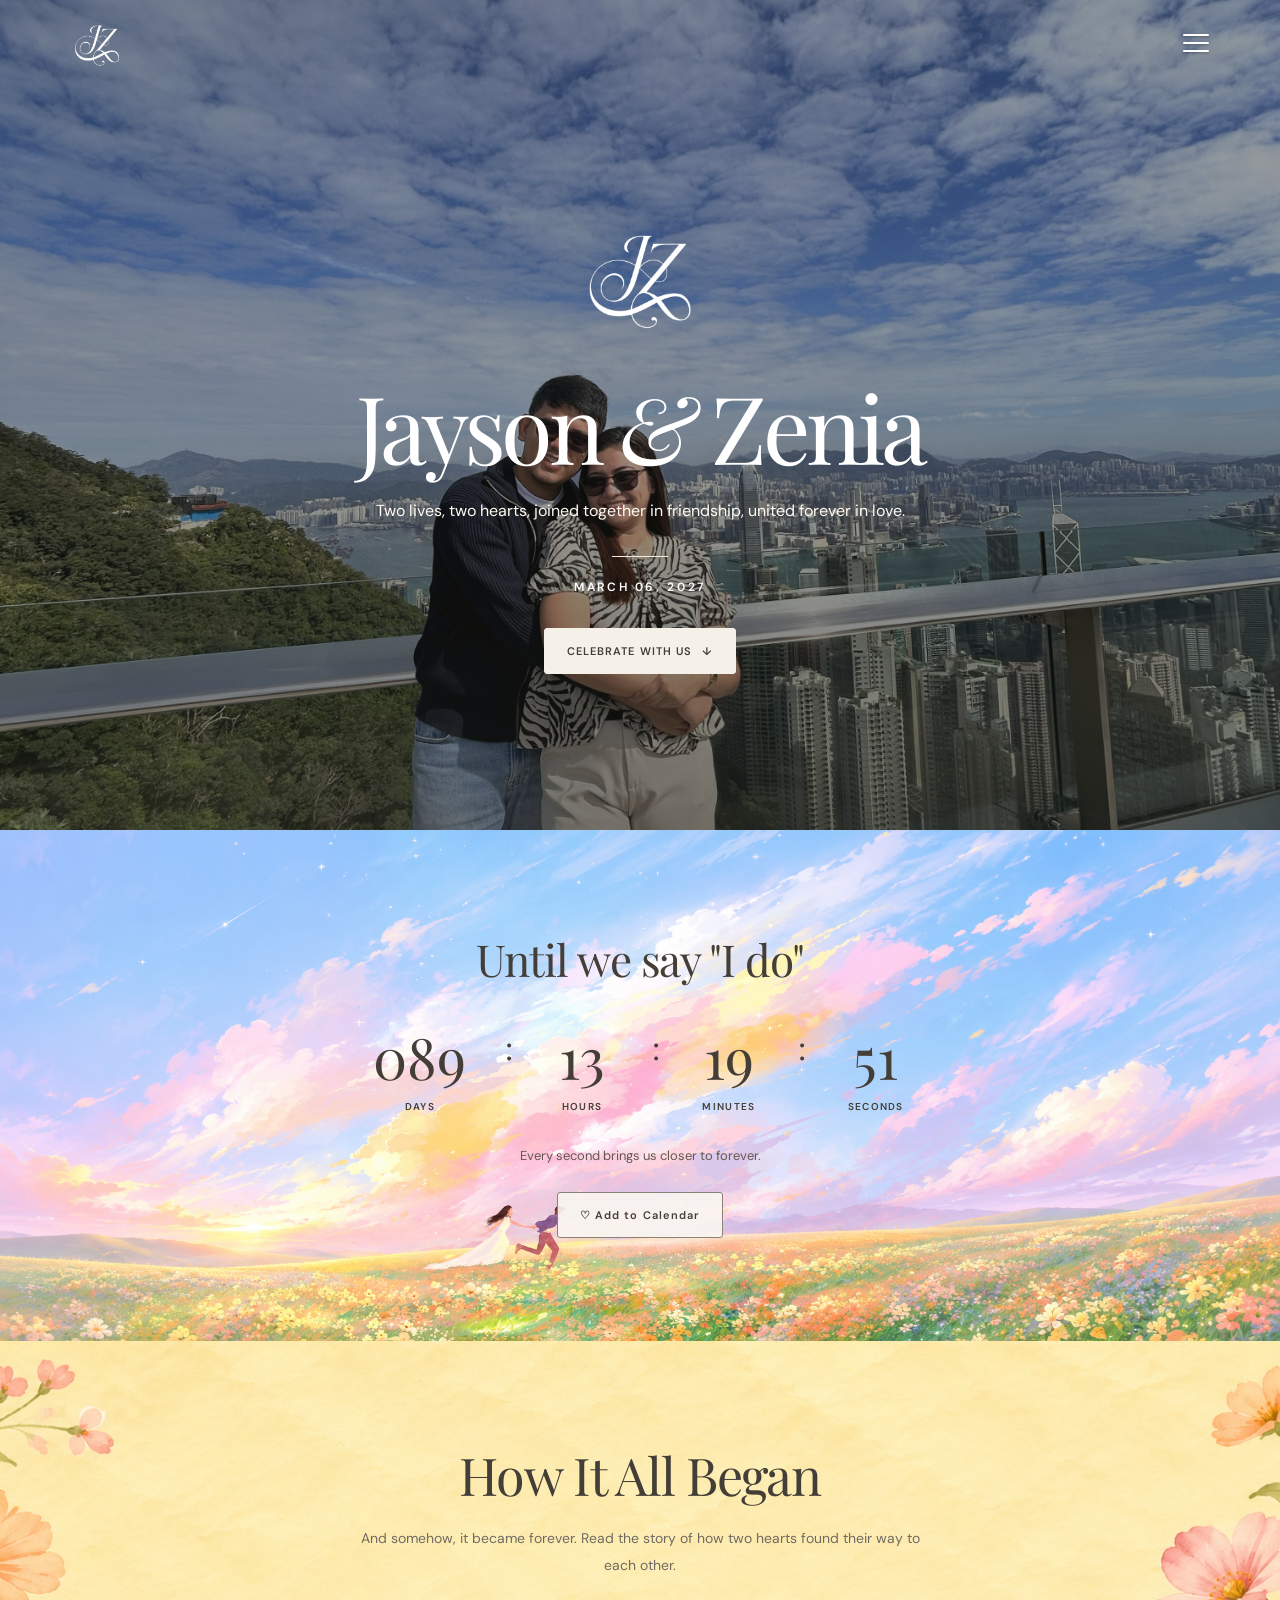
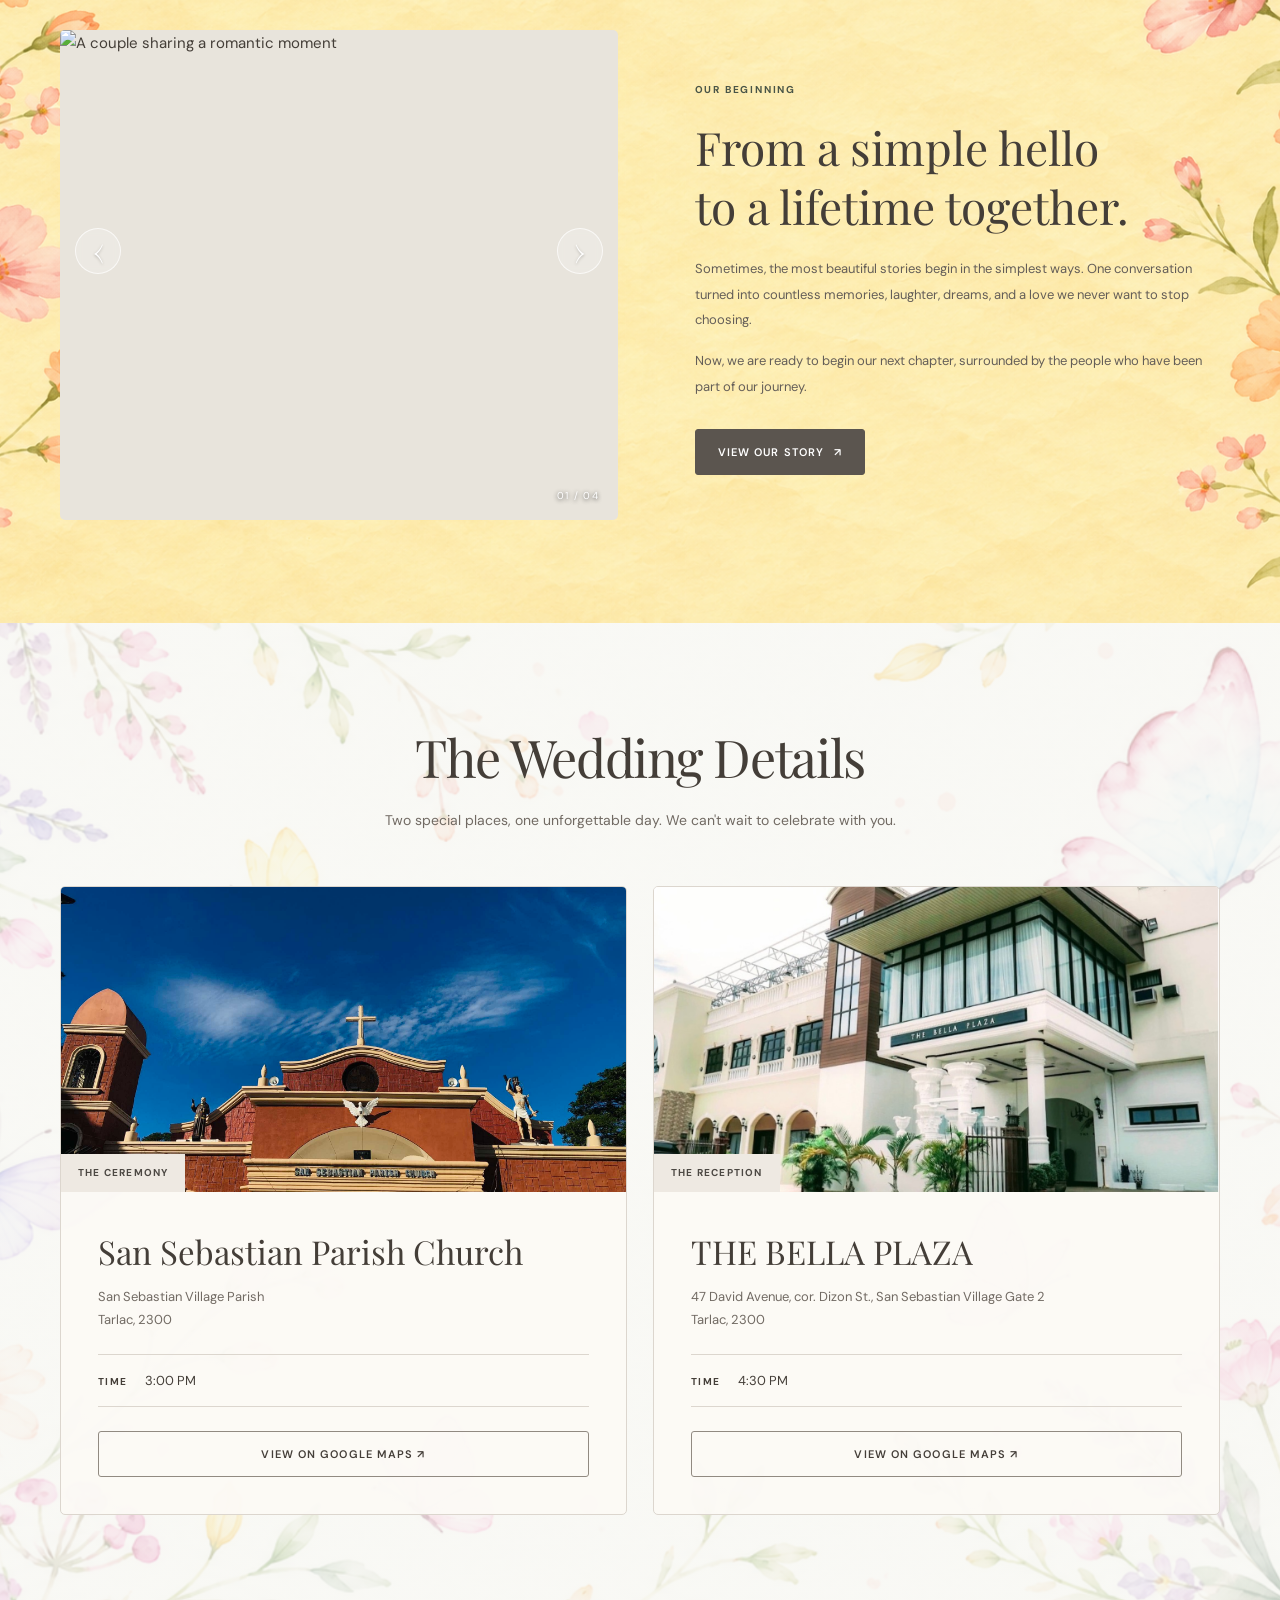
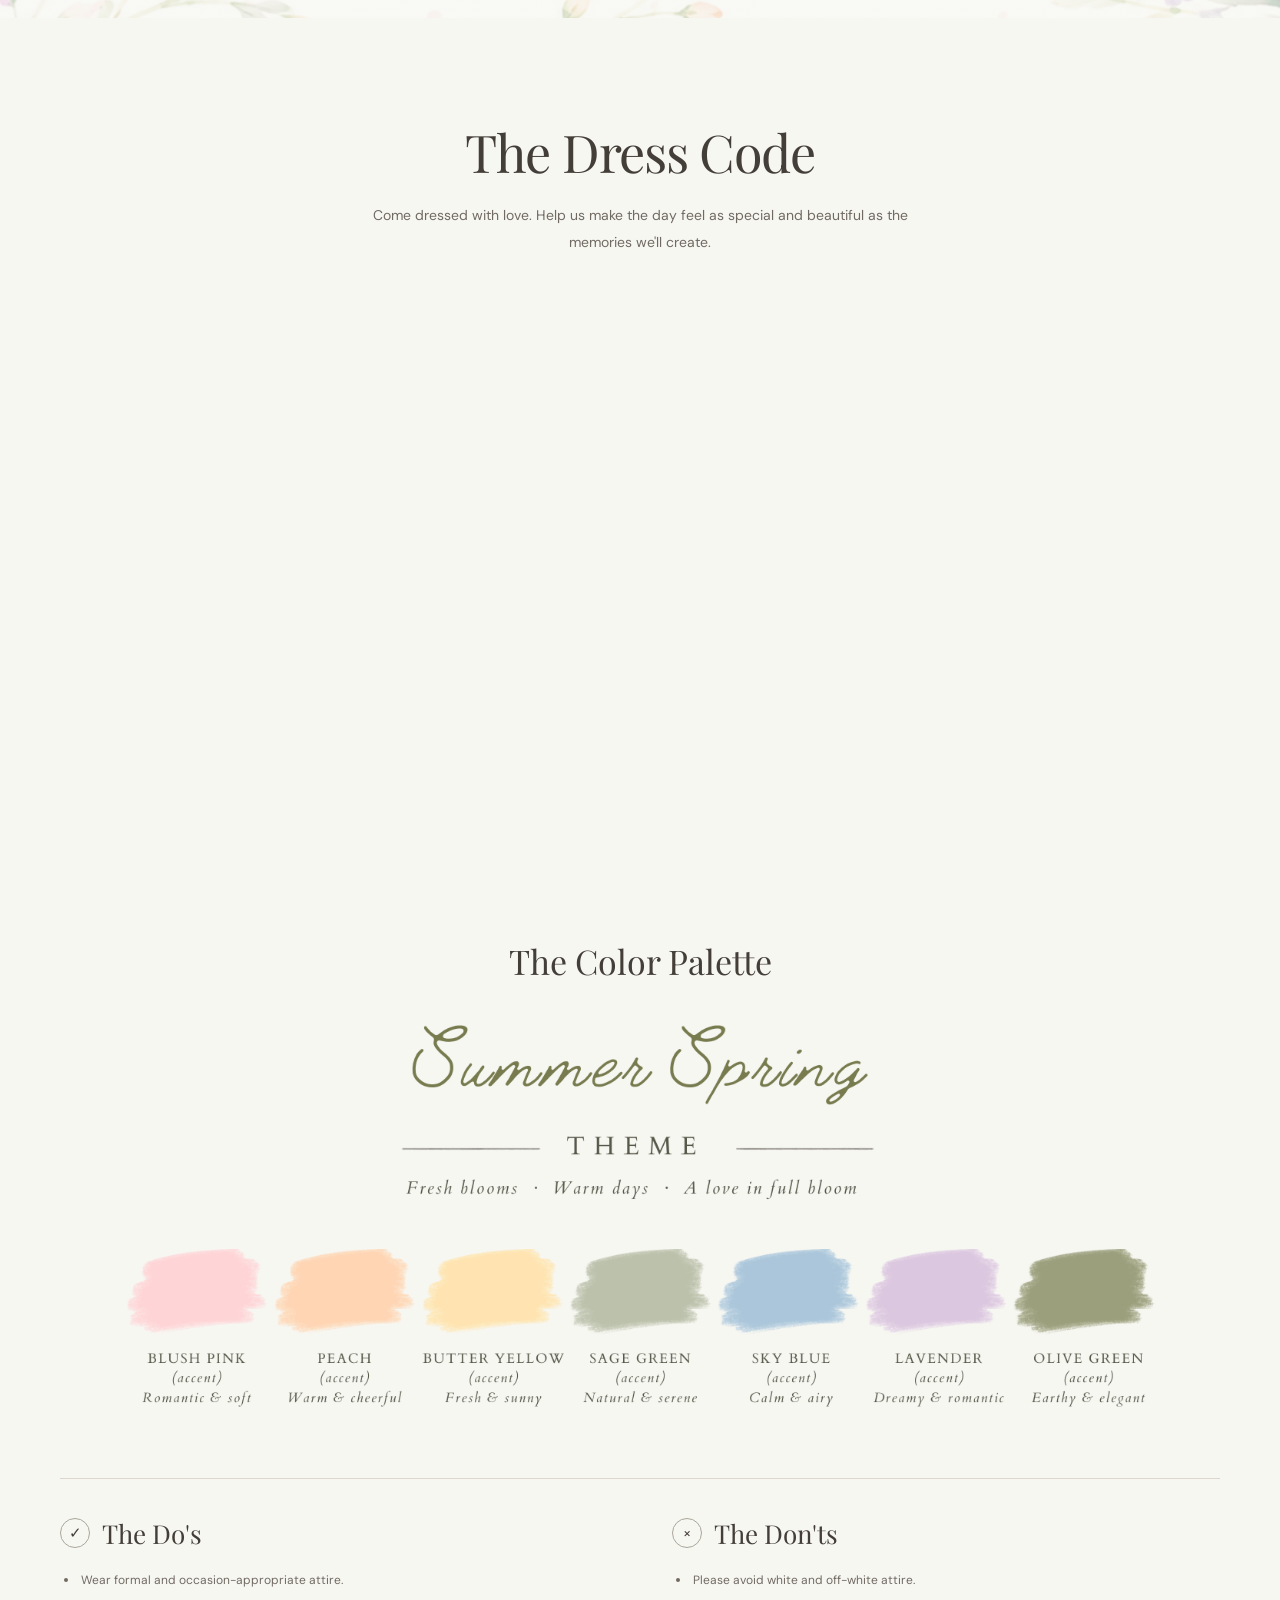
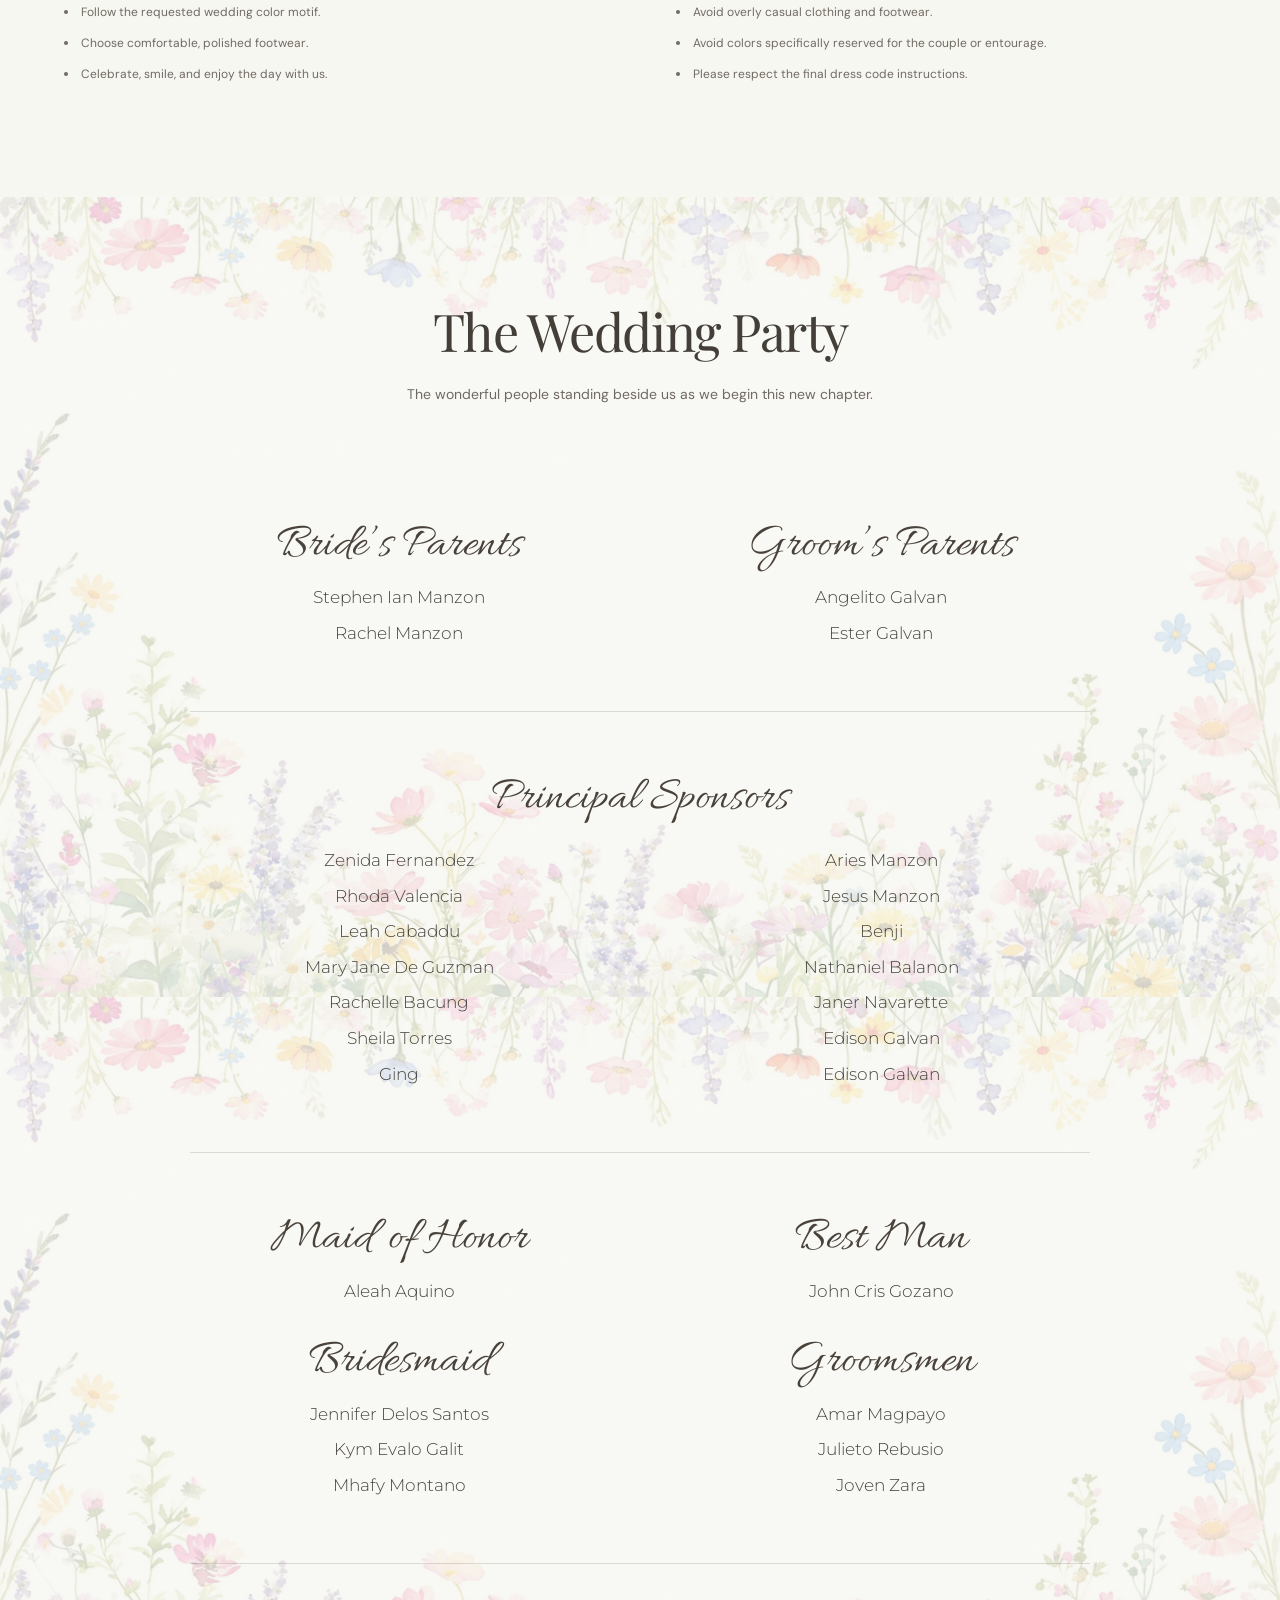
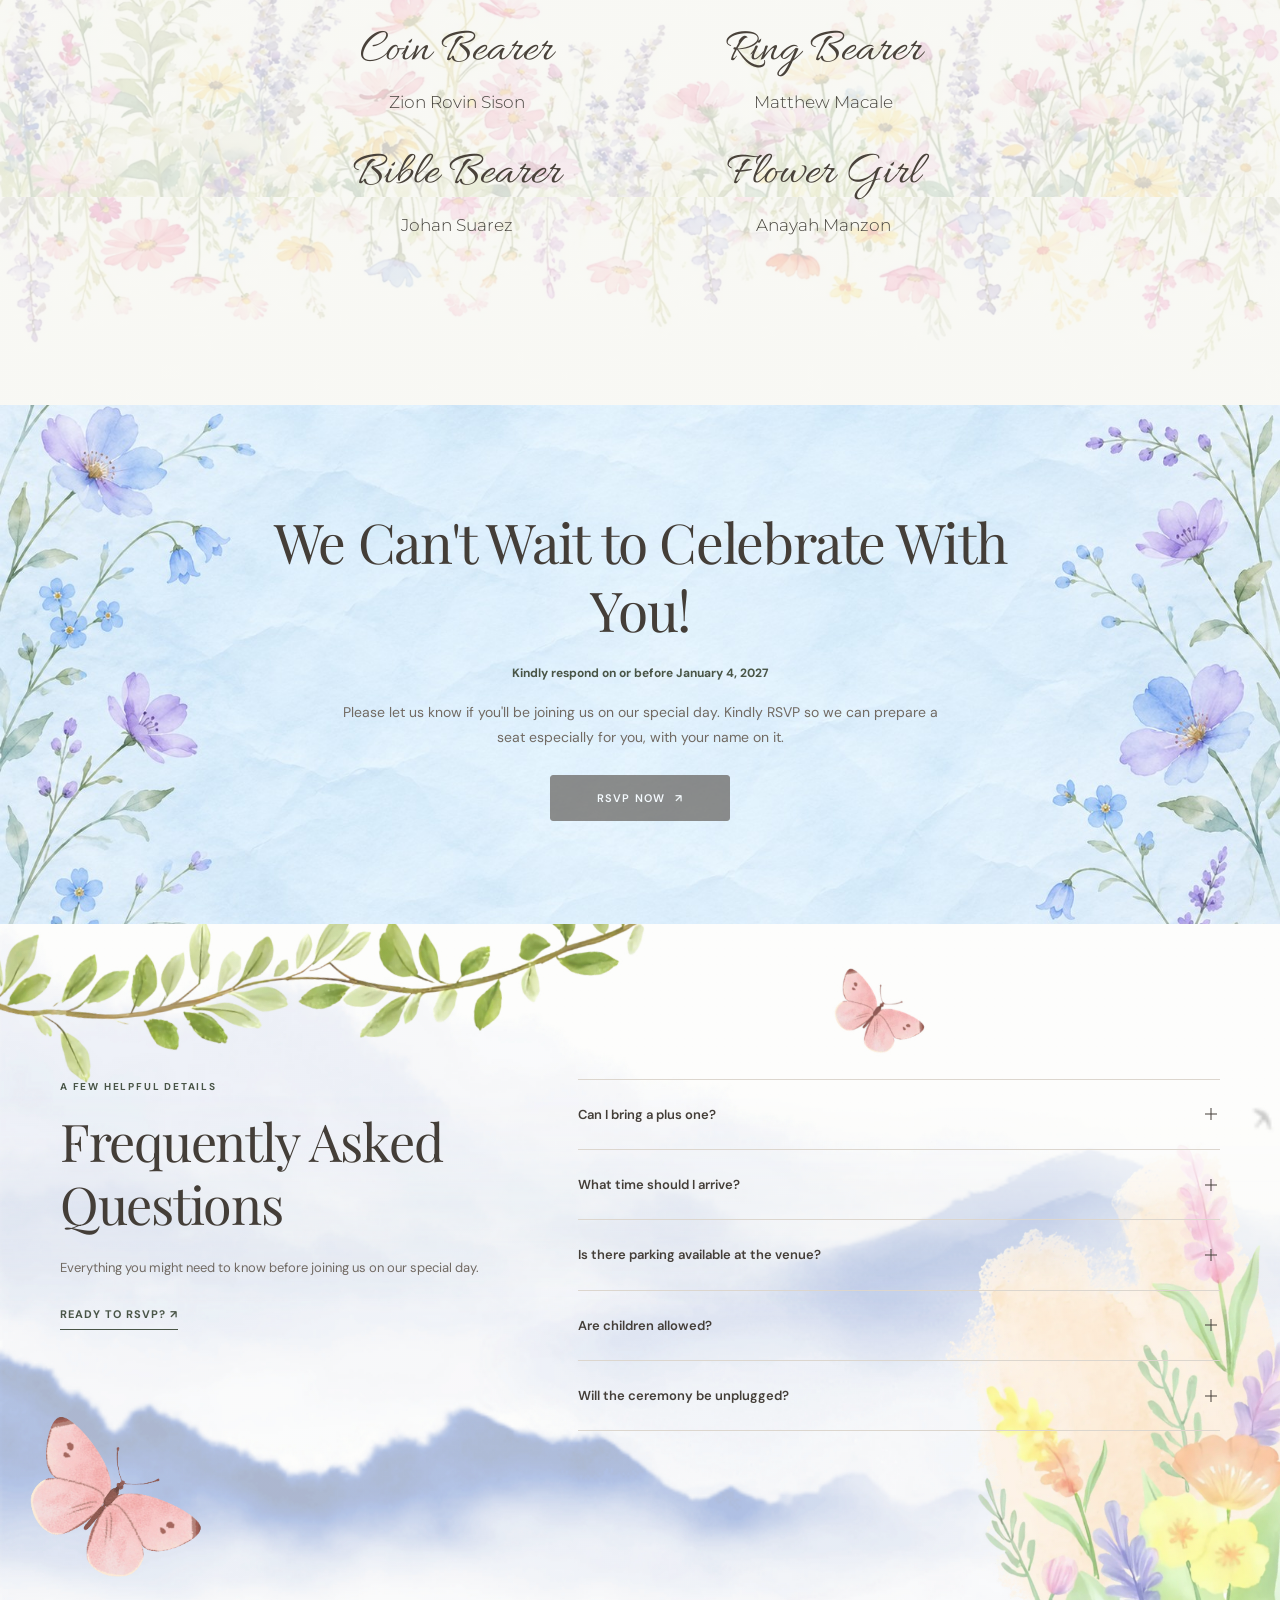
==== commit 92ce00e4: "Add files via upload" ====
--- a/index.html
+++ b/index.html
@@ -1,5 +1,4 @@
 <!DOCTYPE html>
-
 <html lang="en">
 <head>
 <meta charset="utf-8"/>
@@ -11,7 +10,7 @@
 <meta content="Join Jayson and Zenia as they celebrate their wedding on March 6, 2027." name="description"/>
 <link href="https://fonts.googleapis.com" rel="preconnect"/>
 <link crossorigin="" href="https://fonts.gstatic.com" rel="preconnect"/>
-<link href="https://fonts.googleapis.com/css2?family=DM+Sans:wght@400;500;600;700&amp;family=Playfair+Display:ital,wght@0,400;0,500;0,600;1,400;1,500&amp;display=swap" rel="stylesheet"/>
+<link href="https://fonts.googleapis.com/css2?family=Allura&amp;family=DM+Sans:wght@400;500;600;700&amp;family=Montserrat:wght@300;400&amp;family=Playfair+Display:ital,wght@0,400;0,500;0,600;1,400;1,500&amp;display=swap" rel="stylesheet"/>
 <link href="style.css" rel="stylesheet"/>
 <script defer="" src="script.js">
 </script>
@@ -472,16 +471,43 @@
 <section class="party-section section-padding" id="wedding-party">
 <div class="container">
 <div class="section-intro">
-<h2 class="section-heading">
-       The Wedding Party
-      </h2>
-<p class="section-description">
-       The wonderful people standing beside us as we begin
-            this new chapter.
-      </p>
-</div>
-
-<div aria-label="Wedding party names" class="party-gallery"><figure class="party-panel party-panel--parents"><figcaption class="sr-only">Parents of the Couple</figcaption><img alt="Parents of the Couple names" class="party-art party-art--desktop" decoding="async" loading="lazy" src="./images/parents.png"/><div class="party-art-mobile"><img alt="Bride’s family" decoding="async" loading="lazy" src="./images/parents-left.png"/><img alt="Groom’s family" decoding="async" loading="lazy" src="./images/parents-right.png"/></div></figure><figure class="party-panel party-panel--sponsors"><figcaption class="sr-only">Principal Sponsors</figcaption><img alt="Principal Sponsors names" class="party-art" decoding="async" loading="lazy" src="./images/ps.png"/></figure><figure class="party-panel party-panel--entourage"><figcaption class="sr-only">Bridesmaids and Groomsmen</figcaption><img alt="Bridesmaids and Groomsmen names" class="party-art party-art--desktop" decoding="async" loading="lazy" src="./images/abay.png"/><div class="party-art-mobile"><img alt="Bridal entourage" decoding="async" loading="lazy" src="./images/abay-left.png"/><img alt="Groom’s entourage" decoding="async" loading="lazy" src="./images/abay-right.png"/></div></figure><figure class="party-panel party-panel--little"><figcaption class="sr-only">Little and Special Roles</figcaption><img alt="Little and Special Roles names" class="party-art" decoding="async" loading="lazy" src="./images/little.png"/></figure></div></div>
+<h2 class="section-heading">The Wedding Party</h2>
+<p class="section-description">The wonderful people standing beside us as we begin this new chapter.</p>
+</div>
+<div aria-label="Wedding party members" class="party-list">
+<div class="party-group party-group--parents">
+<div class="party-pair">
+<div class="party-column"><h3 class="party-script">Bride’s Parents</h3><ul class="party-names"><li>Stephen Ian Manzon</li><li>Rachel Manzon</li></ul></div>
+<div class="party-column"><h3 class="party-script">Groom’s Parents</h3><ul class="party-names"><li>Angelito Galvan</li><li>Ester Galvan</li></ul></div>
+</div>
+</div>
+<div class="party-group party-group--sponsors">
+<h3 class="party-script">Principal Sponsors</h3>
+<div class="party-pair party-pair--sponsors">
+<div class="party-column"><ul class="party-names"><li>Zenida Fernandez</li><li>Rhoda Valencia</li><li>Leah Cabaddu</li><li>Mary Jane De Guzman</li><li>Rachelle Bacung</li><li>Sheila Torres</li><li>Ging</li></ul></div>
+<div class="party-column"><ul class="party-names"><li>Aries Manzon</li><li>Jesus Manzon</li><li>Benji</li><li>Nathaniel Balanon</li><li>Janer Navarette</li><li>Edison Galvan</li><li>Edison Galvan</li></ul></div>
+</div>
+</div>
+<div class="party-group party-group--entourage">
+<div class="party-pair">
+<div class="party-column">
+<div class="party-role"><h3 class="party-script">Maid of Honor</h3><ul class="party-names"><li>Aleah Aquino</li></ul></div>
+<div class="party-role"><h3 class="party-script">Bridesmaid</h3><ul class="party-names"><li>Jennifer Delos Santos</li><li>Kym Evalo Galit</li><li>Mhafy Montano</li></ul></div>
+</div>
+<div class="party-column">
+<div class="party-role"><h3 class="party-script">Best Man</h3><ul class="party-names"><li>John Cris Gozano</li></ul></div>
+<div class="party-role"><h3 class="party-script">Groomsmen</h3><ul class="party-names"><li>Amar Magpayo</li><li>Julieto Rebusio</li><li>Joven Zara</li></ul></div>
+</div>
+</div>
+</div>
+<div class="party-group party-group--little">
+<div class="party-pair party-pair--little">
+<div class="party-column"><div class="party-role"><h3 class="party-script">Coin Bearer</h3><ul class="party-names"><li>Zion Rovin Sison</li></ul></div><div class="party-role"><h3 class="party-script">Bible Bearer</h3><ul class="party-names"><li>Johan Suarez</li></ul></div></div>
+<div class="party-column"><div class="party-role"><h3 class="party-script">Ring Bearer</h3><ul class="party-names"><li>Matthew Macale</li></ul></div><div class="party-role"><h3 class="party-script">Flower Girl</h3><ul class="party-names"><li>Anayah Manzon</li></ul></div></div>
+</div>
+</div>
+</div>
+</div>
 </section>
 <section class="rsvp-section section-padding" id="rsvp">
 <div class="container rsvp-layout">
@@ -613,4 +639,4 @@
 </section>
 </main>
 </body>
-</html>
+</html>
--- a/style.css
+++ b/style.css
@@ -358,46 +358,40 @@
 .rules-column ul { margin: 0; padding-left: 19px; }
 .rules-column li { margin: 0 0 9px; padding-left: 2px; color: var(--muted); font-size: 12px; line-height: 1.85; }
 
-/* Wedding Party — four transparent Canva artwork groups, no cards or cropping. */
+/* Wedding Party — accessible, responsive live typography */
 .party-section {
   background-color: var(--page);
-  background-image: linear-gradient(rgba(247,247,242,.86),rgba(247,247,242,.86)), url("./images/party-desktop.png");
+  background-image: linear-gradient(rgba(247,247,242,.82),rgba(247,247,242,.82)), url("./images/party-desktop.png");
   background-size: 100% 100%, 100% auto;
   background-position: center top;
   background-repeat: no-repeat, repeat-y;
 }
-.party-gallery {
-  display: flex;
-  width: 100%;
-  flex-direction: column;
-  align-items: center;
-  gap: clamp(56px, 7vw, 105px);
-  margin-inline: auto;
-}
-.party-panel { width: 100%; margin: 0; text-align: center; }
-.party-art { display: block; width: 100%; max-width: 100%; height: auto; margin-inline: auto; }
-.party-panel--parents { max-width: 930px; }
-.party-panel--sponsors { max-width: 810px; }
-.party-panel--entourage { max-width: 930px; }
-.party-panel--little { max-width: 390px; }
-.party-art-mobile { display: none; }
-.sr-only { position: absolute; width: 1px; height: 1px; padding: 0; margin: -1px; overflow: hidden; clip: rect(0,0,0,0); white-space: nowrap; border: 0; }
+.party-list { width: min(100%, 900px); margin: 0 auto; text-align: center; }
+.party-group { padding: clamp(30px, 4.5vw, 58px) 0; }
+.party-group + .party-group { border-top: 1px solid rgba(100,92,79,.20); }
+.party-pair { display: grid; grid-template-columns: repeat(2,minmax(0,1fr)); gap: clamp(22px, 5vw, 75px); align-items: start; }
+.party-column { min-width: 0; }
+.party-script { font-family: "Allura", cursive; font-weight: 400; font-size: clamp(34px, 4vw, 47px); line-height: 1.22; letter-spacing: 0; margin: 0 0 8px; color: #49423a; }
+.party-names { margin: 0; padding: 0; list-style: none; font-family: "Montserrat", sans-serif; font-weight: 300; font-size: clamp(14px, 1.45vw, 17px); line-height: 1.8; color: #48453f; }
+.party-names li { margin-bottom: 5px; overflow-wrap: anywhere; }
+.party-group--sponsors > .party-script { margin-bottom: 18px; }
+.party-role + .party-role { margin-top: 27px; }
+.party-pair--little { max-width: 670px; margin-inline: auto; }
 @media (max-width: 800px) {
-  .party-section {
-    background-image: linear-gradient(rgba(247,247,242,.88),rgba(247,247,242,.88)), url("./images/party-mobile.png");
-  }
-  .party-gallery { gap: clamp(46px, 11vw, 76px); }
-  .party-panel--parents, .party-panel--entourage { max-width: 520px; }
-  .party-panel--sponsors { max-width: 580px; }
-  .party-panel--little { max-width: 330px; }
-  .party-art--desktop { display: none; }
-  .party-art-mobile { display: flex; flex-direction: column; align-items: center; gap: 28px; }
-  .party-art-mobile img { display: block; width: auto; max-width: min(100%, 410px); height: auto; max-height: none; object-fit: contain; }
-}
-@media (max-width: 420px) {
-  .party-gallery { gap: 55px; }
-  .party-art-mobile { gap: 23px; }
-  .party-panel--little { max-width: min(100%, 290px); }
+  .party-section { background-image: linear-gradient(rgba(247,247,242,.85),rgba(247,247,242,.85)), url("./images/party-mobile.png"); }
+  .party-list { max-width: 620px; }
+  .party-group { padding-block: 31px; }
+  .party-pair { gap: 15px; }
+  .party-script { font-size: clamp(29px, 7vw, 39px); }
+  .party-names { font-size: clamp(12px, 3.2vw, 15px); line-height: 1.85; }
+  .party-role + .party-role { margin-top: 22px; }
+}
+@media (max-width: 440px) {
+  .party-list { max-width: 350px; }
+  .party-pair { grid-template-columns: 1fr; gap: 24px; }
+  .party-script { font-size: clamp(30px, 8vw, 37px); }
+  .party-names { font-size: 14px; }
+  .party-pair--sponsors { gap: 0; }
 }
 
 /* RSVP introduction — the embedded form has been removed. */
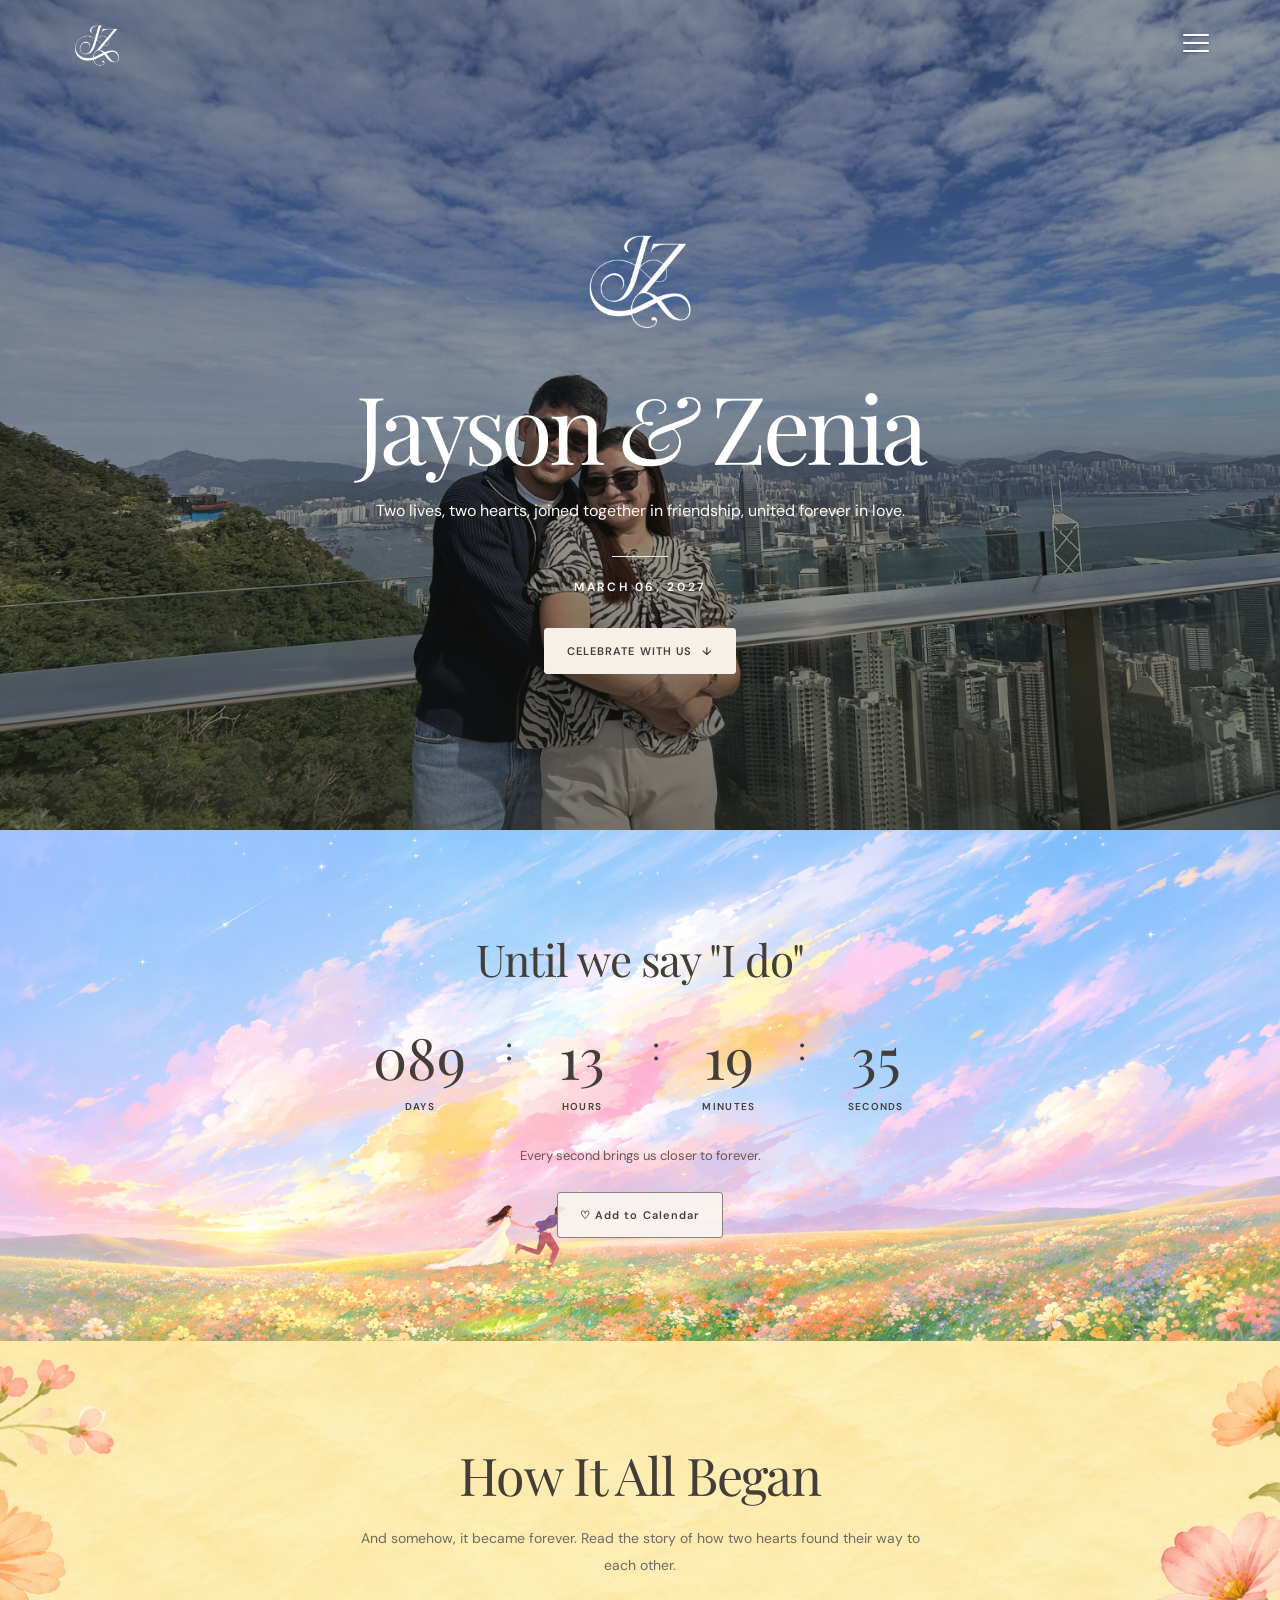
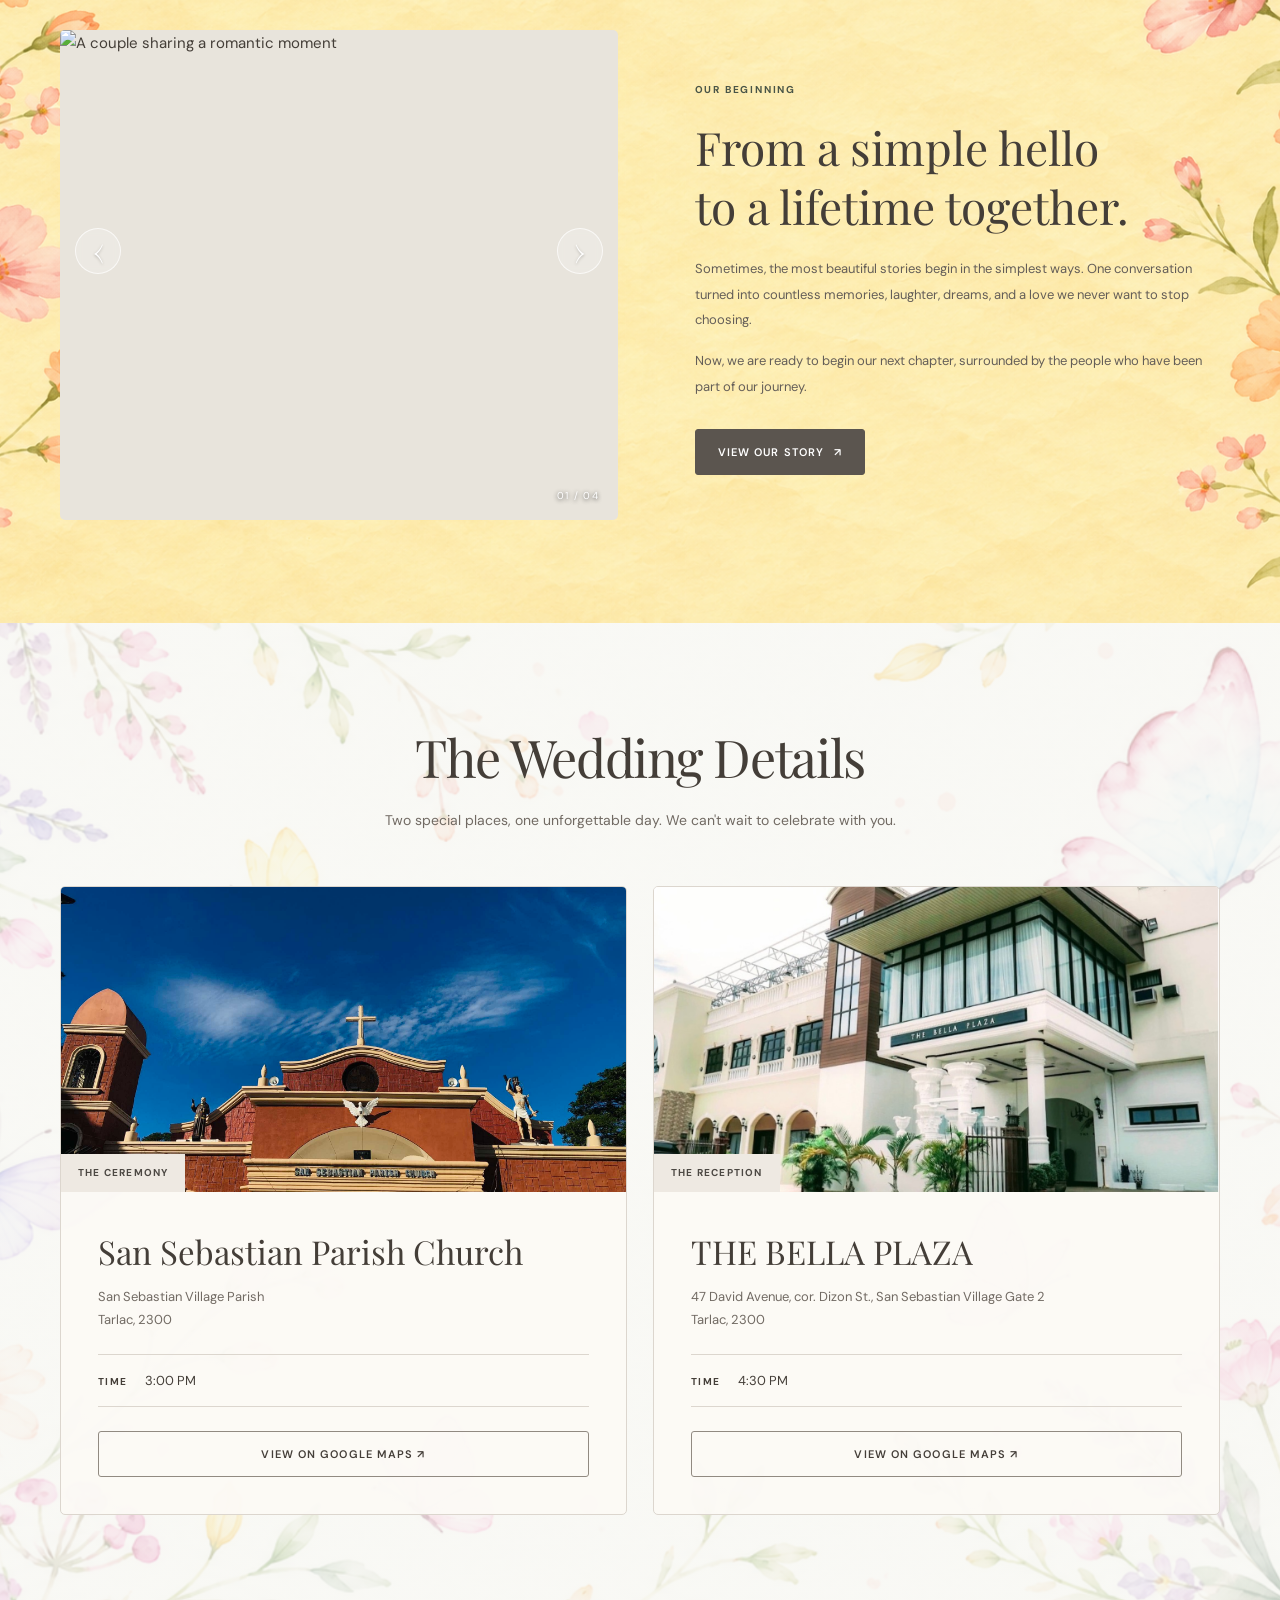
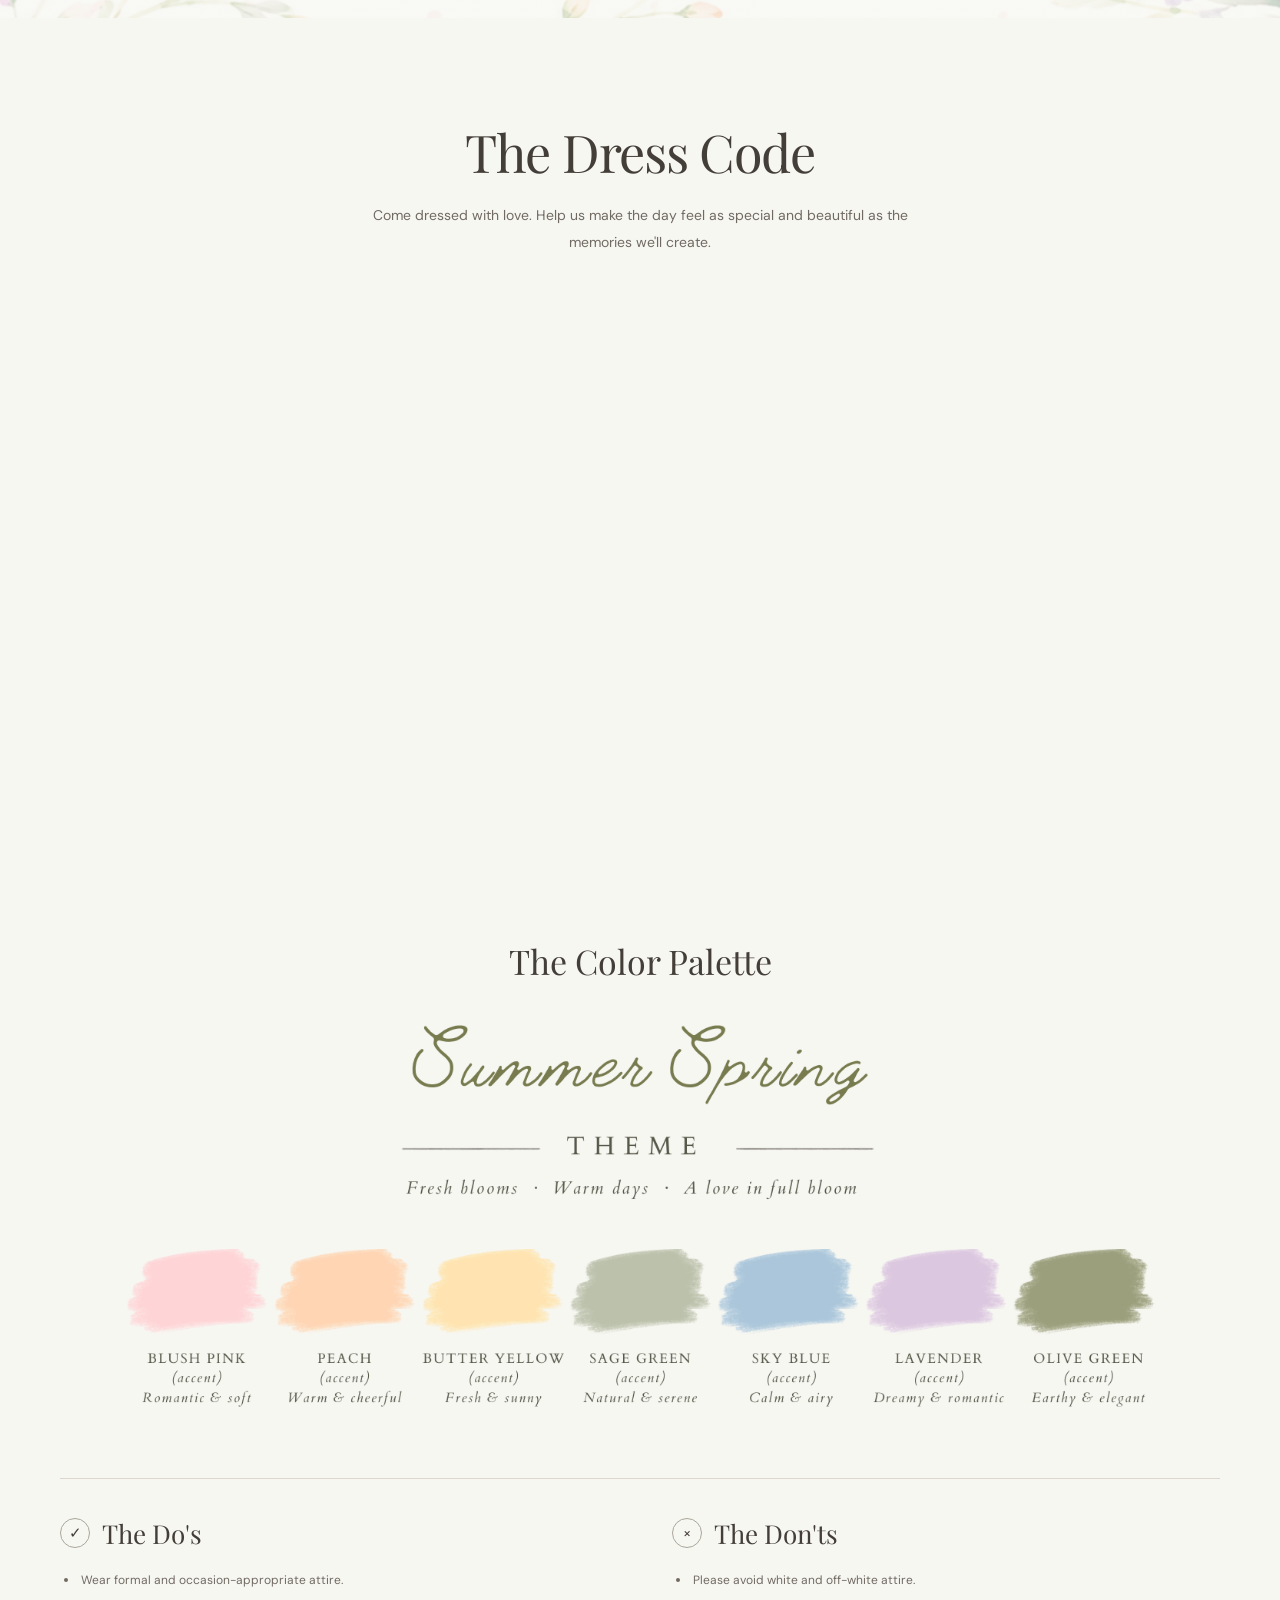
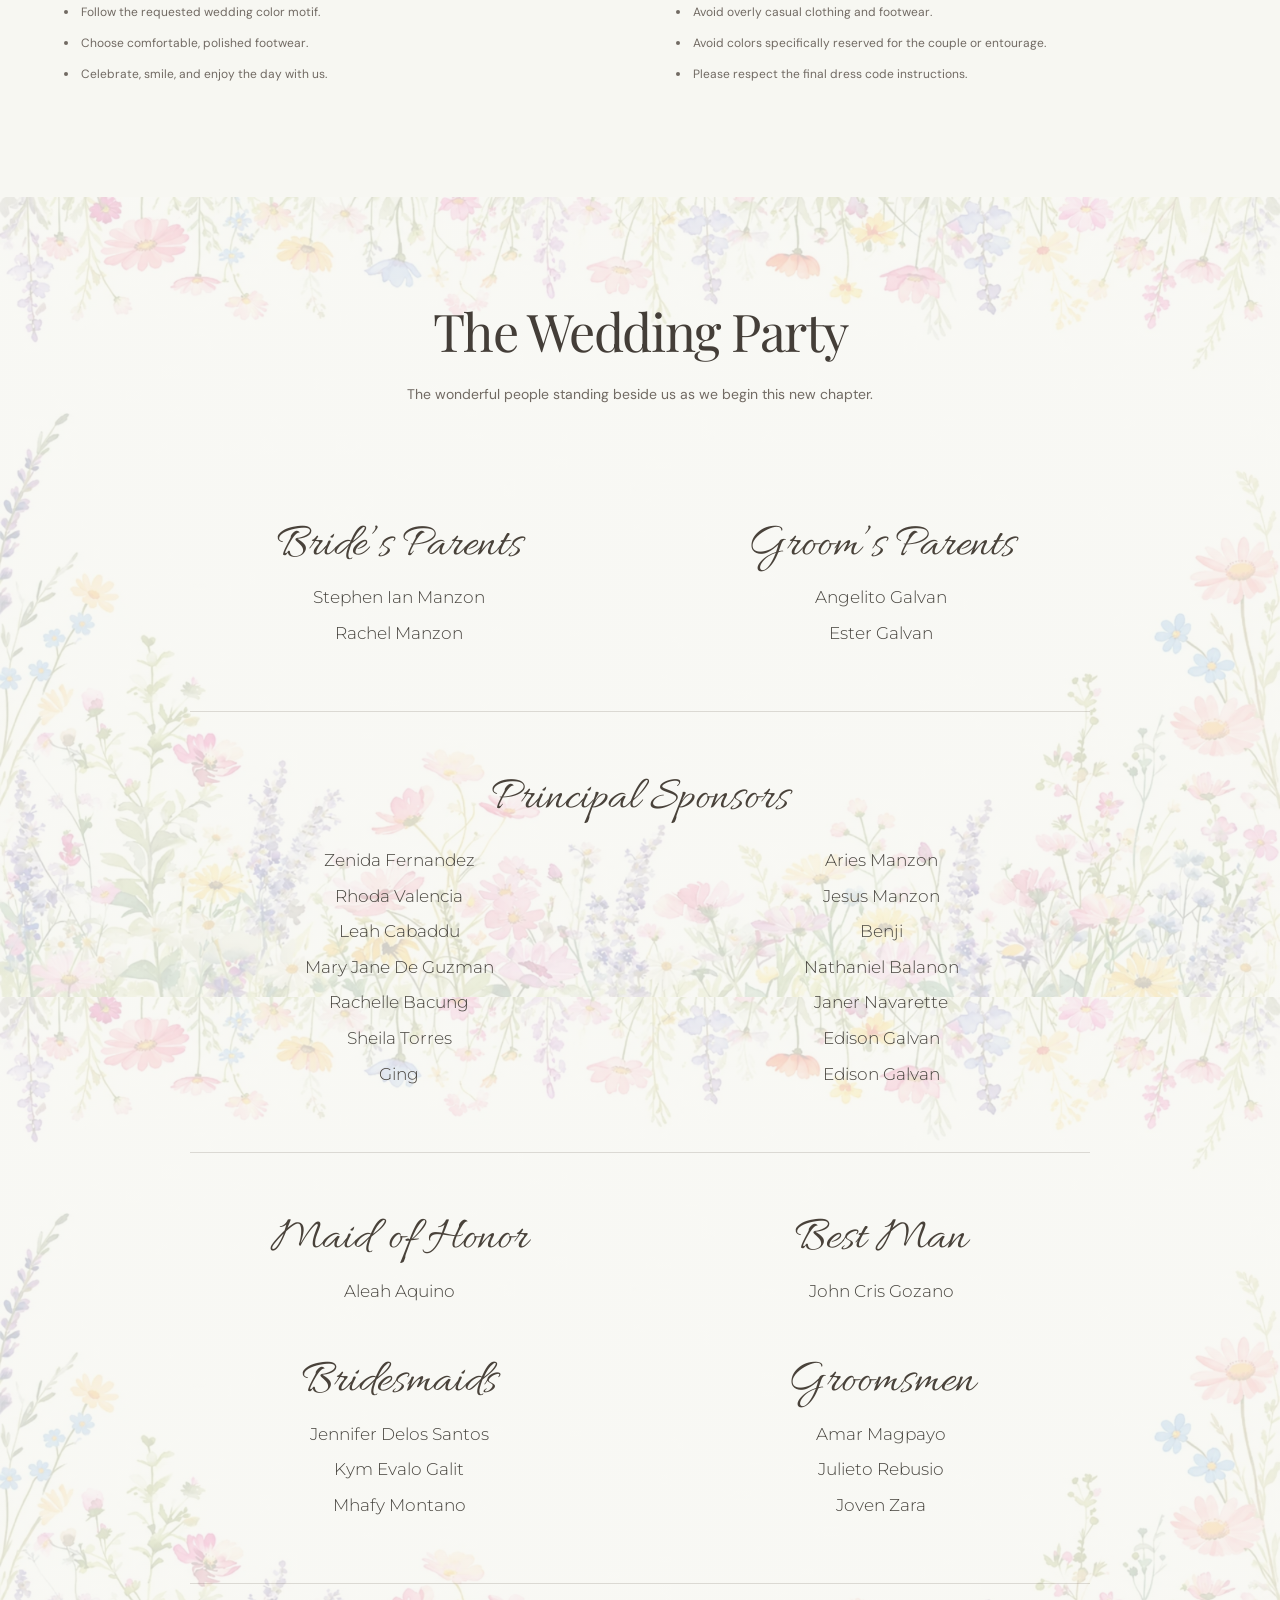
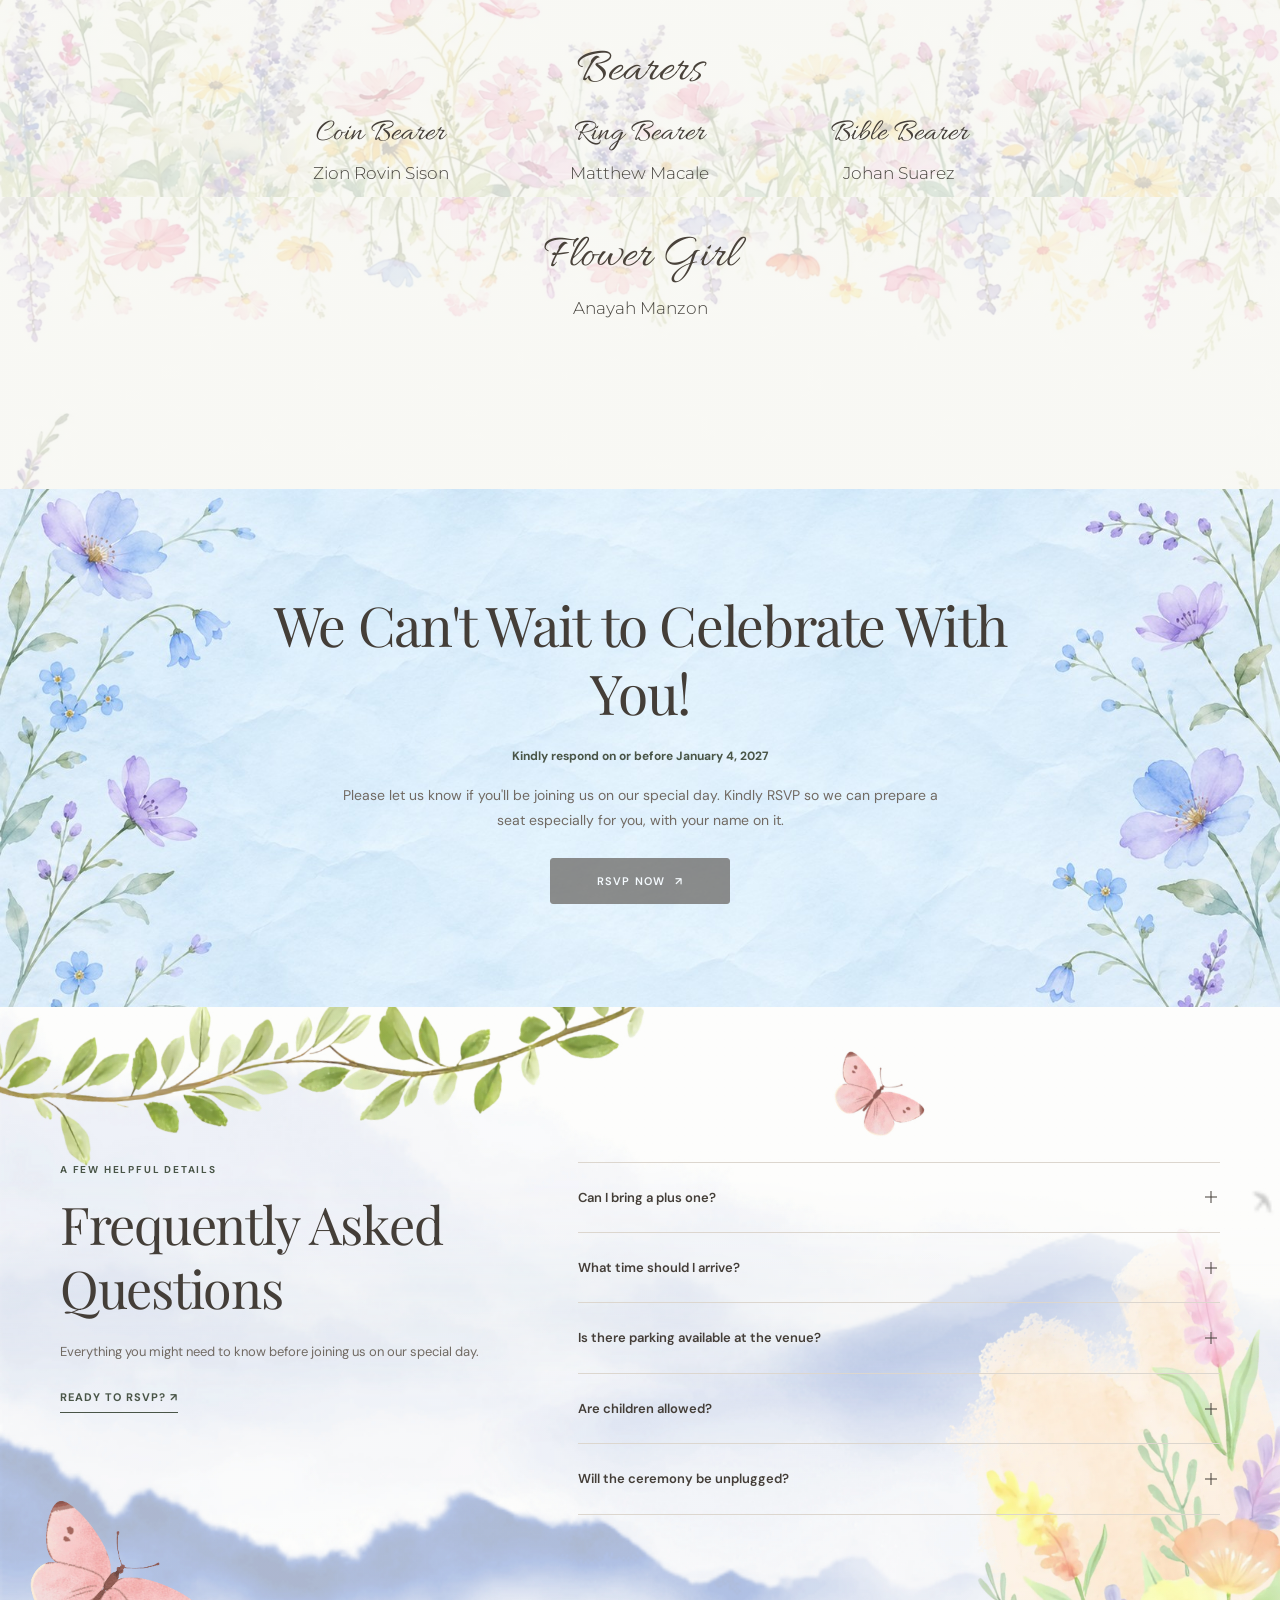
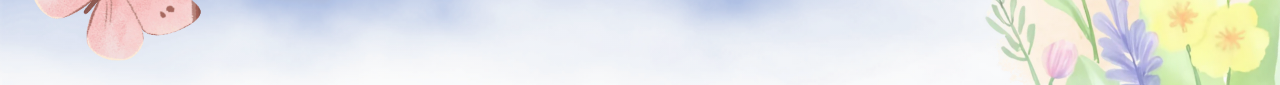
==== commit 05836baa: "Add files via upload" ====
--- a/index.html
+++ b/index.html
@@ -1,4 +1,5 @@
 <!DOCTYPE html>
+
 <html lang="en">
 <head>
 <meta charset="utf-8"/>
@@ -488,24 +489,21 @@
 <div class="party-column"><ul class="party-names"><li>Aries Manzon</li><li>Jesus Manzon</li><li>Benji</li><li>Nathaniel Balanon</li><li>Janer Navarette</li><li>Edison Galvan</li><li>Edison Galvan</li></ul></div>
 </div>
 </div>
-<div class="party-group party-group--entourage">
-<div class="party-pair">
-<div class="party-column">
-<div class="party-role"><h3 class="party-script">Maid of Honor</h3><ul class="party-names"><li>Aleah Aquino</li></ul></div>
-<div class="party-role"><h3 class="party-script">Bridesmaid</h3><ul class="party-names"><li>Jennifer Delos Santos</li><li>Kym Evalo Galit</li><li>Mhafy Montano</li></ul></div>
-</div>
-<div class="party-column">
-<div class="party-role"><h3 class="party-script">Best Man</h3><ul class="party-names"><li>John Cris Gozano</li></ul></div>
-<div class="party-role"><h3 class="party-script">Groomsmen</h3><ul class="party-names"><li>Amar Magpayo</li><li>Julieto Rebusio</li><li>Joven Zara</li></ul></div>
-</div>
-</div>
-</div>
-<div class="party-group party-group--little">
-<div class="party-pair party-pair--little">
-<div class="party-column"><div class="party-role"><h3 class="party-script">Coin Bearer</h3><ul class="party-names"><li>Zion Rovin Sison</li></ul></div><div class="party-role"><h3 class="party-script">Bible Bearer</h3><ul class="party-names"><li>Johan Suarez</li></ul></div></div>
-<div class="party-column"><div class="party-role"><h3 class="party-script">Ring Bearer</h3><ul class="party-names"><li>Matthew Macale</li></ul></div><div class="party-role"><h3 class="party-script">Flower Girl</h3><ul class="party-names"><li>Anayah Manzon</li></ul></div></div>
-</div>
-</div>
+<div class="party-group party-group--entourage"><div class="party-pair party-pair--honor">
+<div class="party-column"><div class="party-role"><h3 class="party-script">Maid of Honor</h3><ul class="party-names"><li>Aleah Aquino</li></ul></div></div>
+<div class="party-column"><div class="party-role"><h3 class="party-script">Best Man</h3><ul class="party-names"><li>John Cris Gozano</li></ul></div></div>
+</div>
+<div class="party-pair party-pair--attendants">
+<div class="party-column"><div class="party-role"><h3 class="party-script">Bridesmaids</h3><ul class="party-names"><li>Jennifer Delos Santos</li><li>Kym Evalo Galit</li><li>Mhafy Montano</li></ul></div></div>
+<div class="party-column"><div class="party-role"><h3 class="party-script">Groomsmen</h3><ul class="party-names"><li>Amar Magpayo</li><li>Julieto Rebusio</li><li>Joven Zara</li></ul></div></div>
+</div></div>
+<div class="party-group party-group--little"><h3 class="party-script party-little-title">Bearers</h3>
+<div class="party-pair party-pair--bearers">
+<div class="party-column"><div class="party-role"><h4 class="party-subtitle">Coin Bearer</h4><ul class="party-names"><li>Zion Rovin Sison</li></ul></div></div>
+<div class="party-column"><div class="party-role"><h4 class="party-subtitle">Ring Bearer</h4><ul class="party-names"><li>Matthew Macale</li></ul></div></div>
+<div class="party-column"><div class="party-role"><h4 class="party-subtitle">Bible Bearer</h4><ul class="party-names"><li>Johan Suarez</li></ul></div></div>
+</div>
+<div class="party-flower"><h3 class="party-script">Flower Girl</h3><ul class="party-names"><li>Anayah Manzon</li></ul></div></div>
 </div>
 </div>
 </section>
--- a/style.css
+++ b/style.css
@@ -386,12 +386,32 @@
   .party-names { font-size: clamp(12px, 3.2vw, 15px); line-height: 1.85; }
   .party-role + .party-role { margin-top: 22px; }
 }
-@media (max-width: 440px) {
-  .party-list { max-width: 350px; }
-  .party-pair { grid-template-columns: 1fr; gap: 24px; }
-  .party-script { font-size: clamp(30px, 8vw, 37px); }
-  .party-names { font-size: 14px; }
-  .party-pair--sponsors { gap: 0; }
+
+
+/* Wedding party: paired names remain legible on phones. */
+.party-pair--attendants { margin-top: clamp(28px, 4vw, 42px); }
+.party-little-title { margin-bottom: 16px; }
+.party-pair--bearers { grid-template-columns: repeat(3, minmax(0, 1fr)); gap: 18px; max-width: 760px; margin-inline: auto; }
+.party-subtitle { font: 400 clamp(24px, 3vw, 31px)/1.2 "Allura", cursive; margin: 0 0 6px; }
+.party-flower { margin-top: 34px; }
+@media (max-width: 800px) {
+  .party-list { width: 100%; max-width: 640px; }
+  .party-pair { grid-template-columns: repeat(2, minmax(0, 1fr)); column-gap: clamp(10px, 3vw, 24px); }
+  .party-pair--bearers { grid-template-columns: repeat(3, minmax(0, 1fr)); column-gap: 8px; }
+  .party-script { font-size: clamp(27px, 6.5vw, 38px); }
+  .party-names { font-size: clamp(12px, 3.15vw, 15px); line-height: 1.75; }
+  .party-names li { overflow-wrap: normal; overflow-wrap: anywhere; }
+  .party-subtitle { font-size: clamp(22px, 5.4vw, 29px); }
+  .party-group { padding-block: 28px; }
+  .party-pair--attendants { margin-top: 28px; }
+  .party-flower { margin-top: 26px; }
+}
+@media (max-width: 380px) {
+  .party-pair { column-gap: 8px; }
+  .party-script { font-size: 26px; }
+  .party-names { font-size: 11.5px; }
+  .party-pair--bearers { grid-template-columns: 1fr; gap: 13px; }
+  .party-subtitle { font-size: 28px; }
 }
 
 /* RSVP introduction — the embedded form has been removed. */
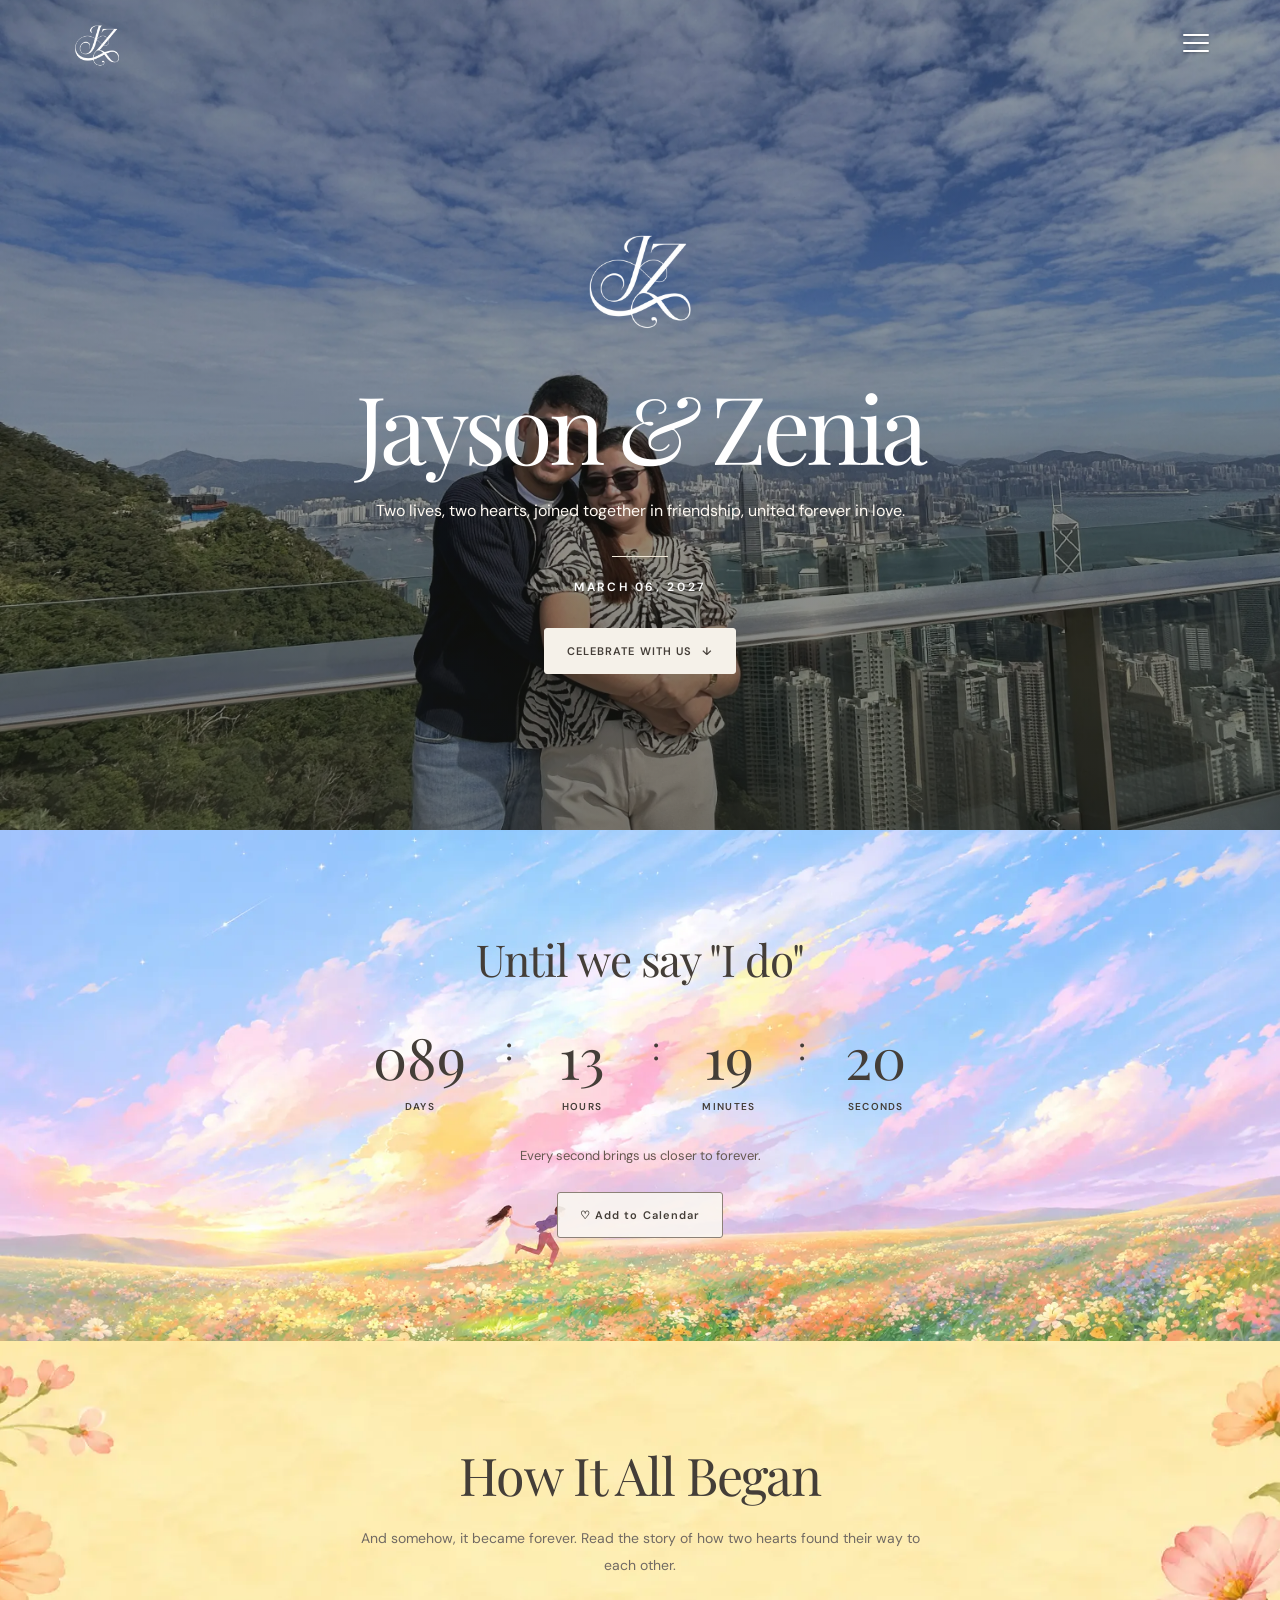
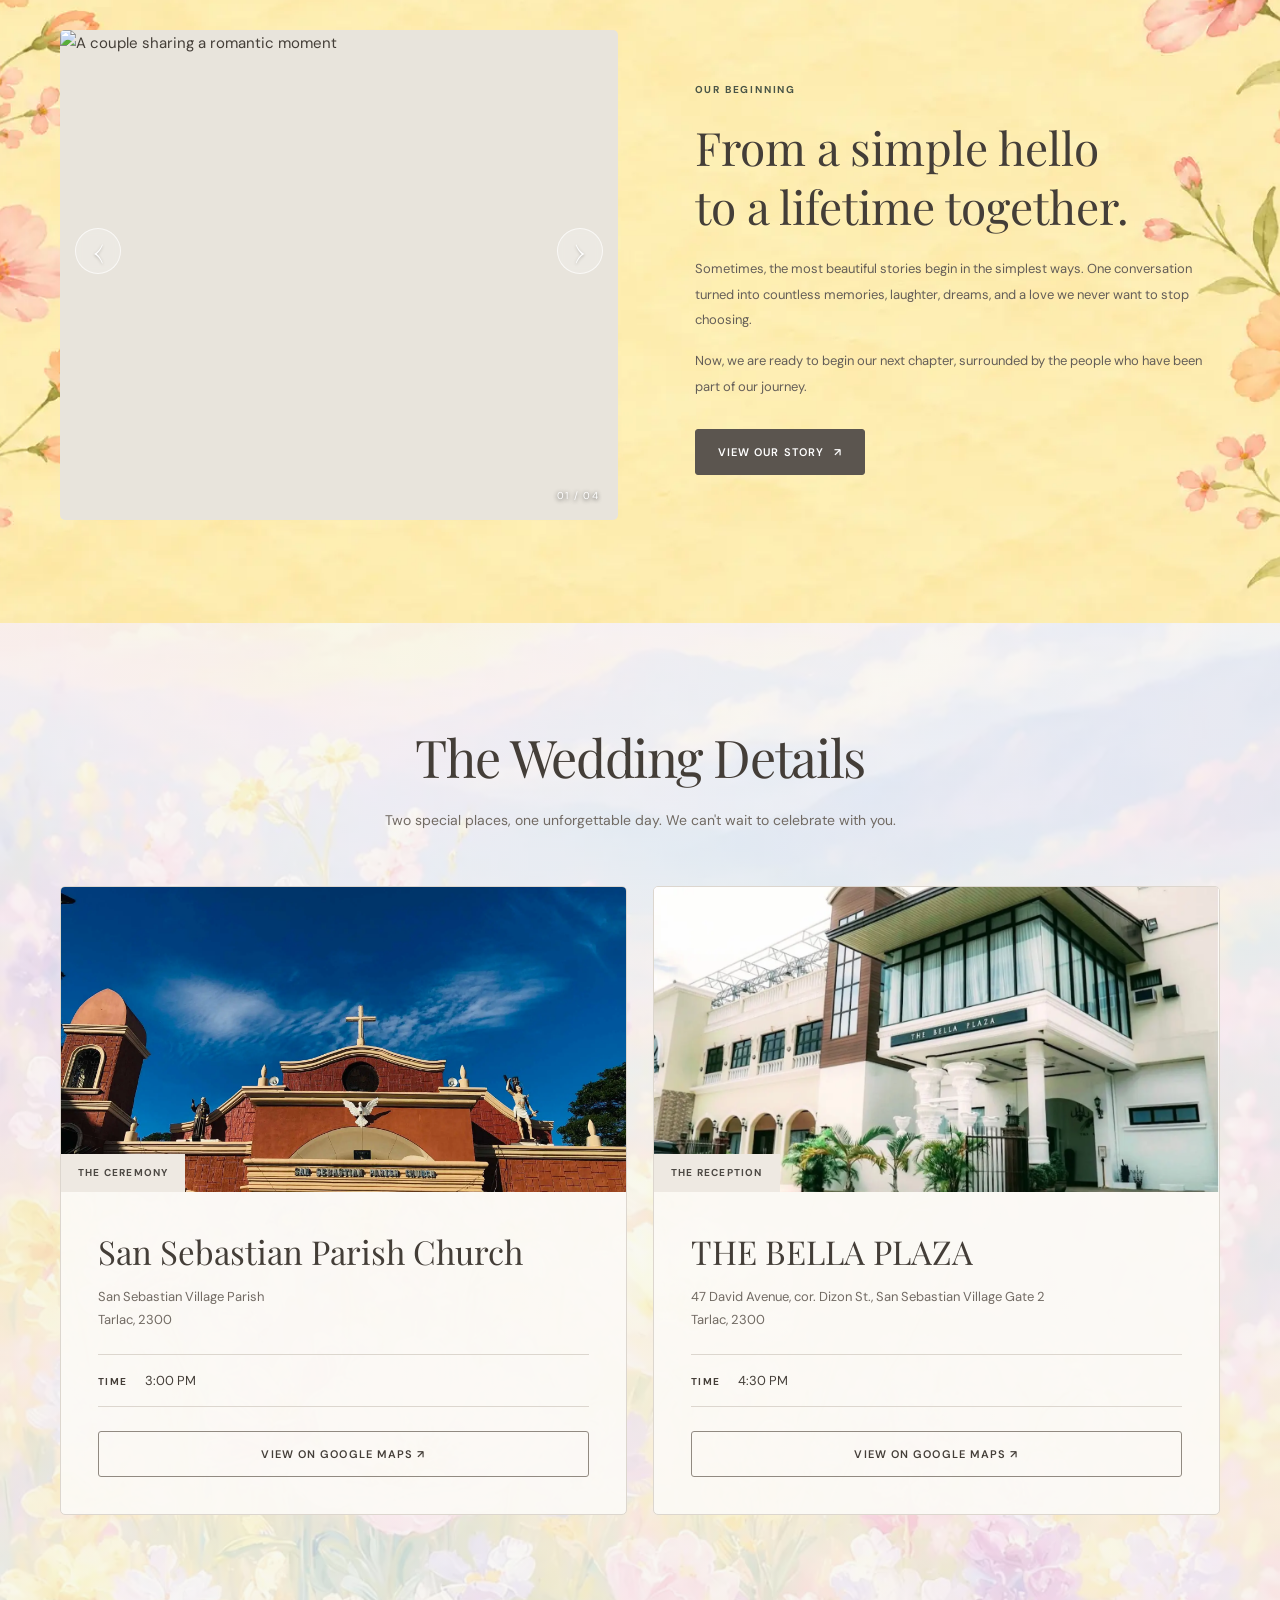
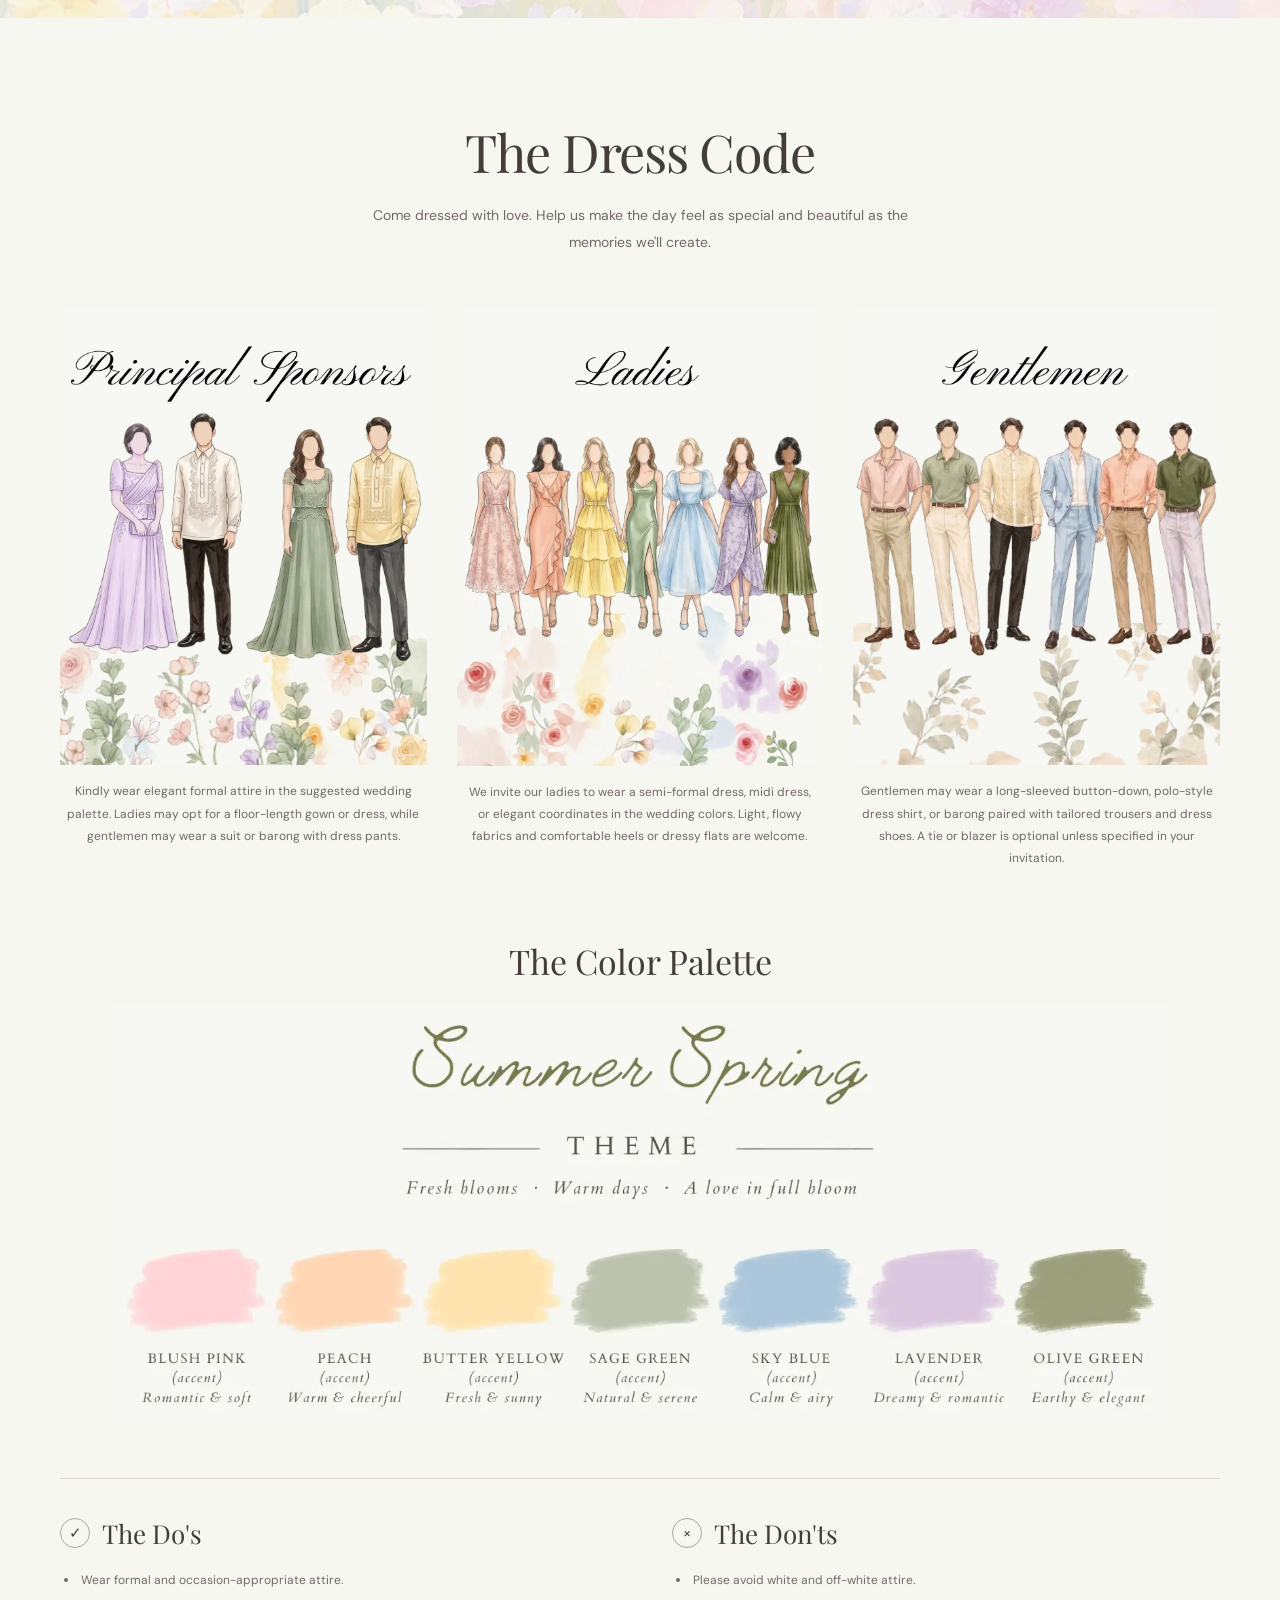
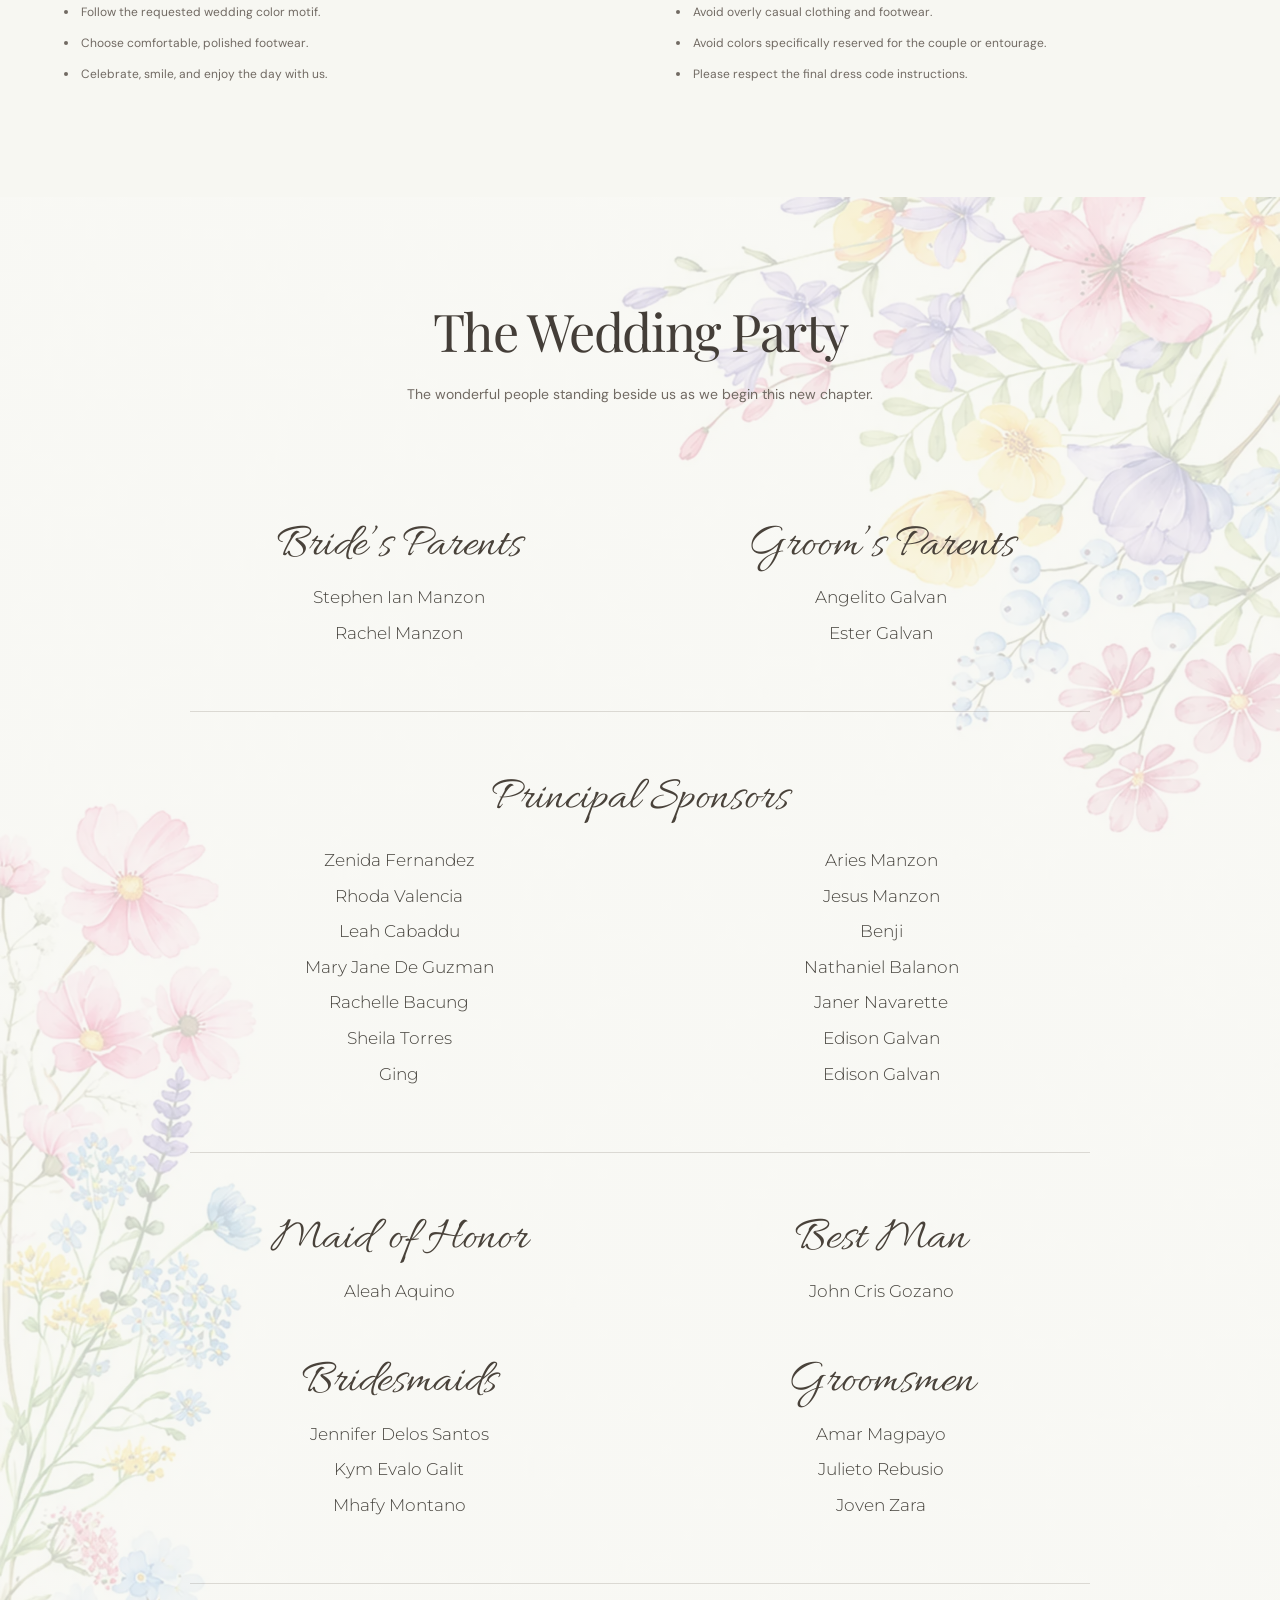
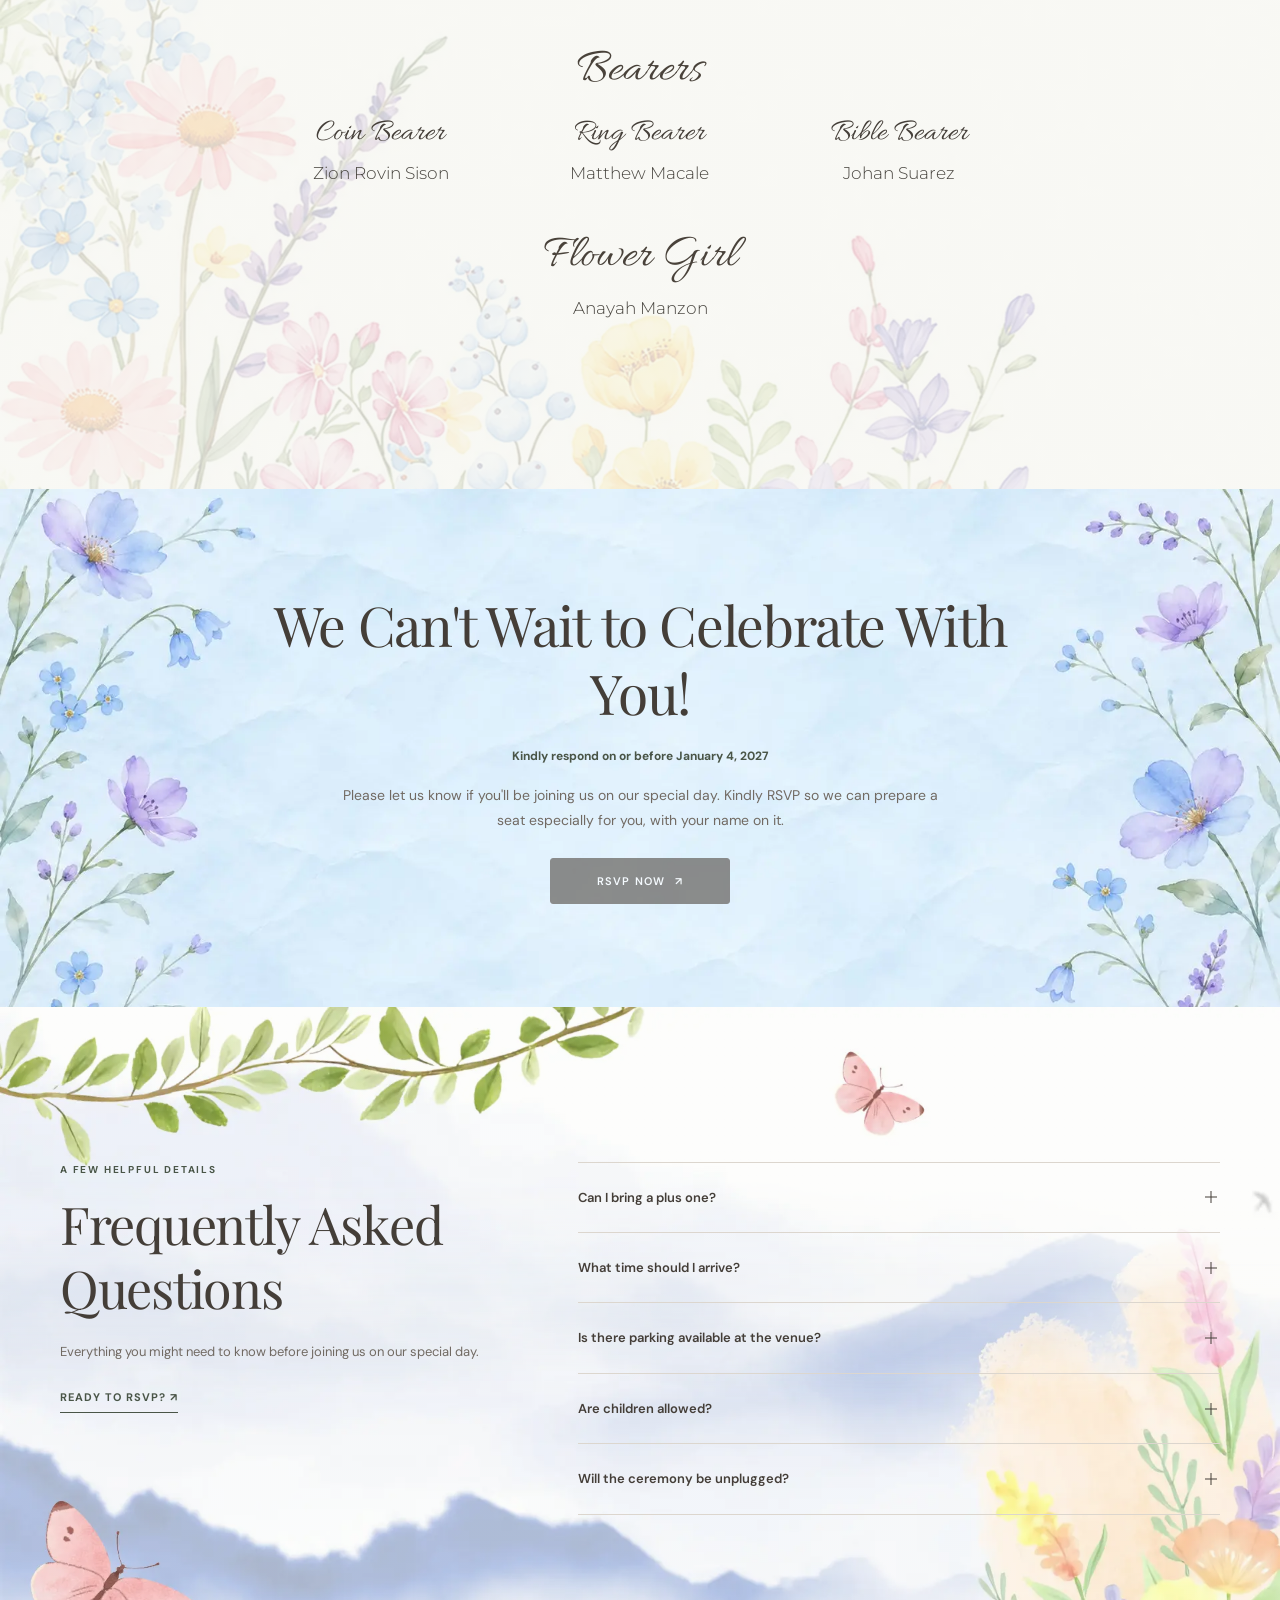
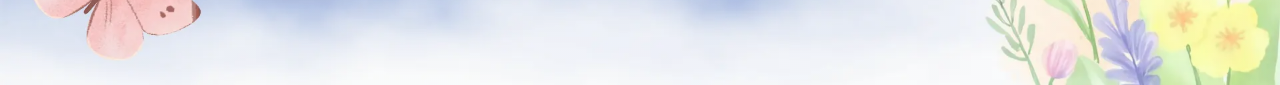
==== commit 3ac08af5: "Add files via upload" ====
--- a/index.html
+++ b/index.html
@@ -311,7 +311,7 @@
 <div class="venue-grid">
 <article class="venue-card">
 <div class="venue-image">
-<img alt="Elegant wedding ceremony setting" loading="lazy" src="./images/church.jpg"/>
+<img alt="Elegant wedding ceremony setting" loading="lazy" src="./images/church.webp"/>
 <span class="venue-image-label">
          THE CEREMONY
         </span>
@@ -338,7 +338,7 @@
 </article>
 <article class="venue-card">
 <div class="venue-image">
-<img alt="Wedding reception venue decorated for a celebration" loading="lazy" src="./images/reception.jpg"/>
+<img alt="Wedding reception venue decorated for a celebration" loading="lazy" src="./images/reception.webp"/>
 <span class="venue-image-label">
          THE RECEPTION
         </span>
@@ -380,7 +380,7 @@
 <div class="attire-grid">
 <article class="attire-card">
 <div class="attire-image-placeholder">
-<img alt="Principal sponsors wedding attire inspiration" loading="lazy" src="./images/principalsponsors.png"/>
+<img alt="Principal sponsors wedding attire inspiration" loading="lazy" src="./images/principalsponsors.webp"/>
 </div>
 <div class="attire-card-copy">
 <p>
@@ -390,7 +390,7 @@
 </article>
 <article class="attire-card">
 <div class="attire-image-placeholder">
-<img alt="Ladies wedding guest attire inspiration" loading="lazy" src="./images/ladies.png"/>
+<img alt="Ladies wedding guest attire inspiration" loading="lazy" src="./images/ladies.webp"/>
 </div>
 <div class="attire-card-copy">
 <p>
@@ -400,7 +400,7 @@
 </article>
 <article class="attire-card">
 <div class="attire-image-placeholder">
-<img alt="Gentlemen wedding guest attire inspiration" loading="lazy" src="./images/gentlemen.png"/>
+<img alt="Gentlemen wedding guest attire inspiration" loading="lazy" src="./images/gentlemen.webp"/>
 </div>
 <div class="attire-card-copy">
 <p>
@@ -418,7 +418,7 @@
 </div>
 </div>
 <div class="palette-image-placeholder">
-<img alt="Jayson and Zenia's wedding color palette" loading="lazy" src="./images/colortheme.png"/>
+<img alt="Jayson and Zenia's wedding color palette" loading="lazy" src="./images/colortheme.webp"/>
 </div>
 </div>
 <div class="attire-rules">
--- a/style.css
+++ b/style.css
@@ -180,7 +180,7 @@
   isolation: isolate;
   overflow: hidden;
   color: #fff;
-  background: #667166 url("./images/hero.jpg") center / cover no-repeat;
+  background: #667166 url("./images/hero-desktop.webp") center / cover no-repeat;
 }
 .hero-overlay {
   position: absolute;
@@ -206,7 +206,7 @@
   position: relative;
   isolation: isolate;
   overflow: hidden;
-  background: #f9d8c8 url("./images/countdown-desktop.png") center / cover no-repeat;
+  background: #f9d8c8 url("./images/countdown-desktop.webp") center / cover no-repeat;
   text-align: center;
 }
 .countdown-florals { position: absolute; z-index: -1; inset: 0; overflow: hidden; pointer-events: none; }
@@ -241,7 +241,7 @@
 }
 
 /* How It All Began */
-.story-section { background: var(--page) url("./images/story-desktop.png") center / cover no-repeat; }
+.story-section { background: var(--page) url("./images/story-desktop.webp") center / cover no-repeat; }
 .story-grid { display: grid; grid-template-columns: 1.03fr .97fr; align-items: center; gap: clamp(32px, 6vw, 78px); }
 .story-image {
   position: relative;
@@ -322,7 +322,7 @@
 /* Ceremony and reception */
 .details-section {
   background-color: #f5e6e7;
-  background-image: linear-gradient(rgba(247,247,242,.76), rgba(247,247,242,.76)), url("./images/weddingdetails-desktop.png");
+  background-image: linear-gradient(rgba(247,247,242,.76), rgba(247,247,242,.76)), url("./images/weddingdetails-desktop.webp");
   background-size: cover, cover;
   background-position: center;
   background-repeat: no-repeat;
@@ -361,7 +361,7 @@
 /* Wedding Party — accessible, responsive live typography */
 .party-section {
   background-color: var(--page);
-  background-image: linear-gradient(rgba(247,247,242,.82),rgba(247,247,242,.82)), url("./images/party-desktop.png");
+  background-image: linear-gradient(rgba(247,247,242,.82),rgba(247,247,242,.82)), url("./images/party-desktop.webp");
   background-size: 100% 100%, 100% auto;
   background-position: center top;
   background-repeat: no-repeat, repeat-y;
@@ -378,7 +378,7 @@
 .party-role + .party-role { margin-top: 27px; }
 .party-pair--little { max-width: 670px; margin-inline: auto; }
 @media (max-width: 800px) {
-  .party-section { background-image: linear-gradient(rgba(247,247,242,.85),rgba(247,247,242,.85)), url("./images/party-mobile.png"); }
+  .party-section { background-image: linear-gradient(rgba(247,247,242,.85),rgba(247,247,242,.85)), url("./images/party-mobile.webp"); }
   .party-list { max-width: 620px; }
   .party-group { padding-block: 31px; }
   .party-pair { gap: 15px; }
@@ -449,7 +449,7 @@
   pointer-events: none;
   background-image:
     linear-gradient(rgba(247,247,242,.25), rgba(247,247,242,.25)),
-    url("./images/faq-desktop.jpg");
+    url("./images/faq-desktop.webp");
   background-size: 100% 100%, 100% auto;
   background-repeat: no-repeat;
 }
@@ -493,7 +493,7 @@
   .navbar { min-height: 74px; }
   .brand { width: 64px; height: 64px; }
   .nav-drawer { width: min(82vw,400px); padding: clamp(105px,14vh,130px) 30px 35px; }
-  .hero { min-height: min(760px,95svh); }
+  .hero { min-height: min(760px,95svh); background-image: url("./images/hero-mobile.webp"); }
   .hero-content { padding-block: 110px 75px; }
   .hero h1 { font-size: clamp(43px,11vw,73px); }
   .story-grid, .venue-grid, .faq-layout { grid-template-columns: 1fr; }
@@ -502,14 +502,14 @@
   .venue-image { height: clamp(235px,50vw,330px); }
   .attire-grid { grid-template-columns: repeat(2,minmax(0,1fr)); }
   .faq-layout { gap: 32px; }
-  .countdown-section { background-image: url("./images/countdown-mobile.jpg"); }
-  .story-section { background-color: #fff0ba; background-image: url("./images/story-mobile.png"); background-size: 100% auto; background-position: center top; background-repeat: repeat-y; }
+  .countdown-section { background-image: url("./images/countdown-mobile.webp"); }
+  .story-section { background-color: #fff0ba; background-image: url("./images/story-mobile.webp"); background-size: 100% auto; background-position: center top; background-repeat: repeat-y; }
   .details-section {
-    background-image: linear-gradient(rgba(247,247,242,.80),rgba(247,247,242,.80)),url("./images/weddingdetails-mobile.jpg");
+    background-image: linear-gradient(rgba(247,247,242,.80),rgba(247,247,242,.80)),url("./images/weddingdetails-mobile.webp");
     background-position: center, center top;
   }
   .party-section {
-    background-image: linear-gradient(rgba(247,247,242,.80),rgba(247,247,242,.80)),url("./images/party-mobile.png");
+    background-image: linear-gradient(rgba(247,247,242,.80),rgba(247,247,242,.80)),url("./images/party-mobile.webp");
   }
 }
 @media (max-width: 600px) {
@@ -553,7 +553,7 @@
   .faq-section::after {
     background-image:
       linear-gradient(rgba(247,247,242,.20), rgba(247,247,242,.20)),
-      url("./images/faq-mobile.jpg");
+      url("./images/faq-mobile.webp");
   }
   .faq-section::before {
     height: clamp(235px, 66vw, 460px);
@@ -567,7 +567,7 @@
 /* RSVP — DESKTOP */
 .rsvp-section {
   background-color: #f7f7f2;
-  background-image: url("./images/rsvp-desktop.jpg");
+  background-image: url("./images/rsvp-desktop.webp");
   background-size: cover;
   background-position: center center;
   background-repeat: no-repeat;
@@ -576,9 +576,57 @@
 /* RSVP — MOBILE */
 @media (max-width: 800px) {
   .rsvp-section {
-    background-image: url("./images/rsvp-mobile.jpg");
+    background-image: url("./images/rsvp-mobile.webp");
     background-size: cover;
     background-position: center center;
     background-repeat: no-repeat;
   }
 }
+
+/* Wedding Party: display the original mobile watercolor from top and bottom.
+   The two layers preserve their natural proportions, never tile, and keep
+   the bottom floral border visible regardless of how tall the names become. */
+@media (max-width: 800px) {
+  .party-section {
+    position: relative;
+    isolation: isolate;
+    overflow: hidden;
+    background-color: #e3ebd1;
+    background-image: none;
+  }
+
+  .party-section::before,
+  .party-section::after {
+    content: "";
+    position: absolute;
+    z-index: 0;
+    left: 0;
+    right: 0;
+    height: 112vw;
+    pointer-events: none;
+    background-image: url("./images/party-mobile.webp");
+    background-size: 100% auto;
+    background-repeat: no-repeat;
+  }
+
+  /* Top-right bouquet and left-hand floral stems. */
+  .party-section::before {
+    top: 0;
+    background-position: center top;
+    -webkit-mask-image: linear-gradient(to bottom, #000 0%, #000 80%, transparent 100%);
+    mask-image: linear-gradient(to bottom, #000 0%, #000 80%, transparent 100%);
+  }
+
+  /* Bottom border stays beside the last roles instead of ending mid-page. */
+  .party-section::after {
+    bottom: 0;
+    background-position: center bottom;
+    -webkit-mask-image: linear-gradient(to top, #000 0%, #000 80%, transparent 100%);
+    mask-image: linear-gradient(to top, #000 0%, #000 80%, transparent 100%);
+  }
+
+  .party-section > .container {
+    position: relative;
+    z-index: 1;
+  }
+}
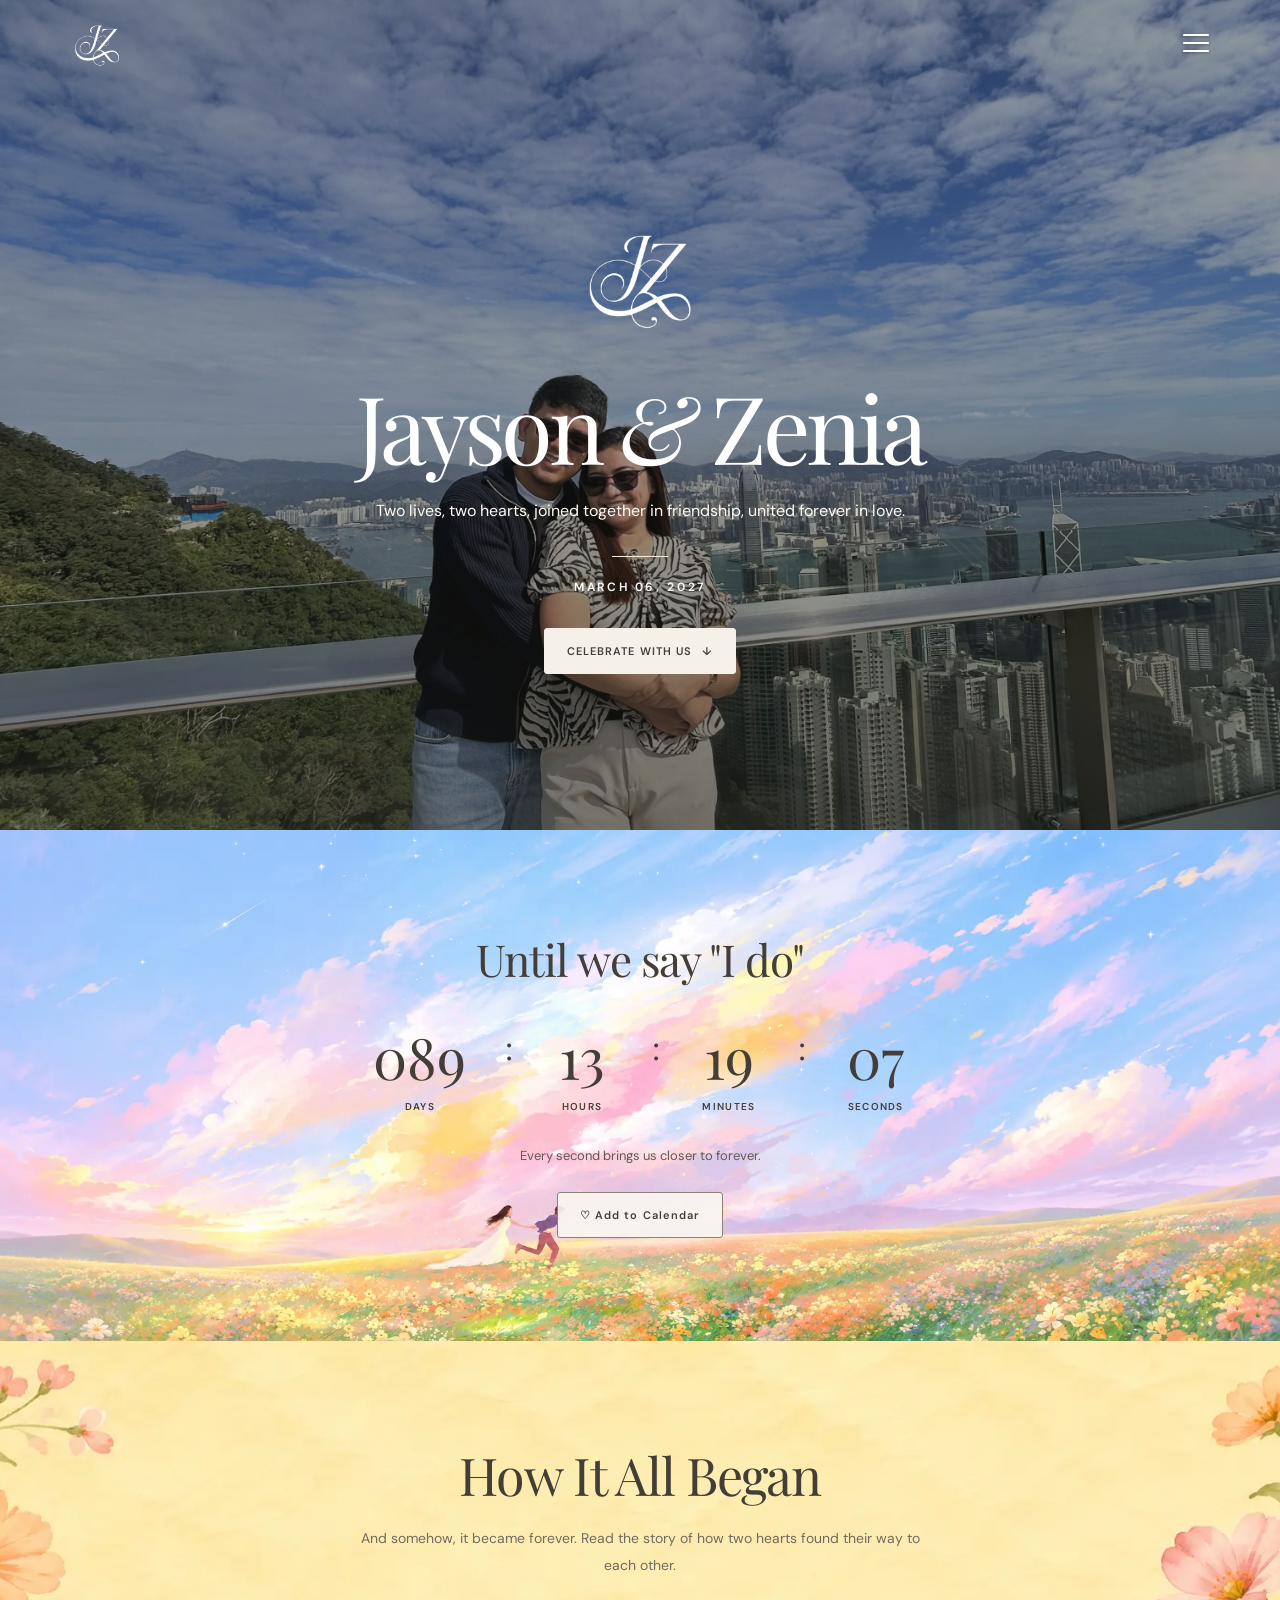
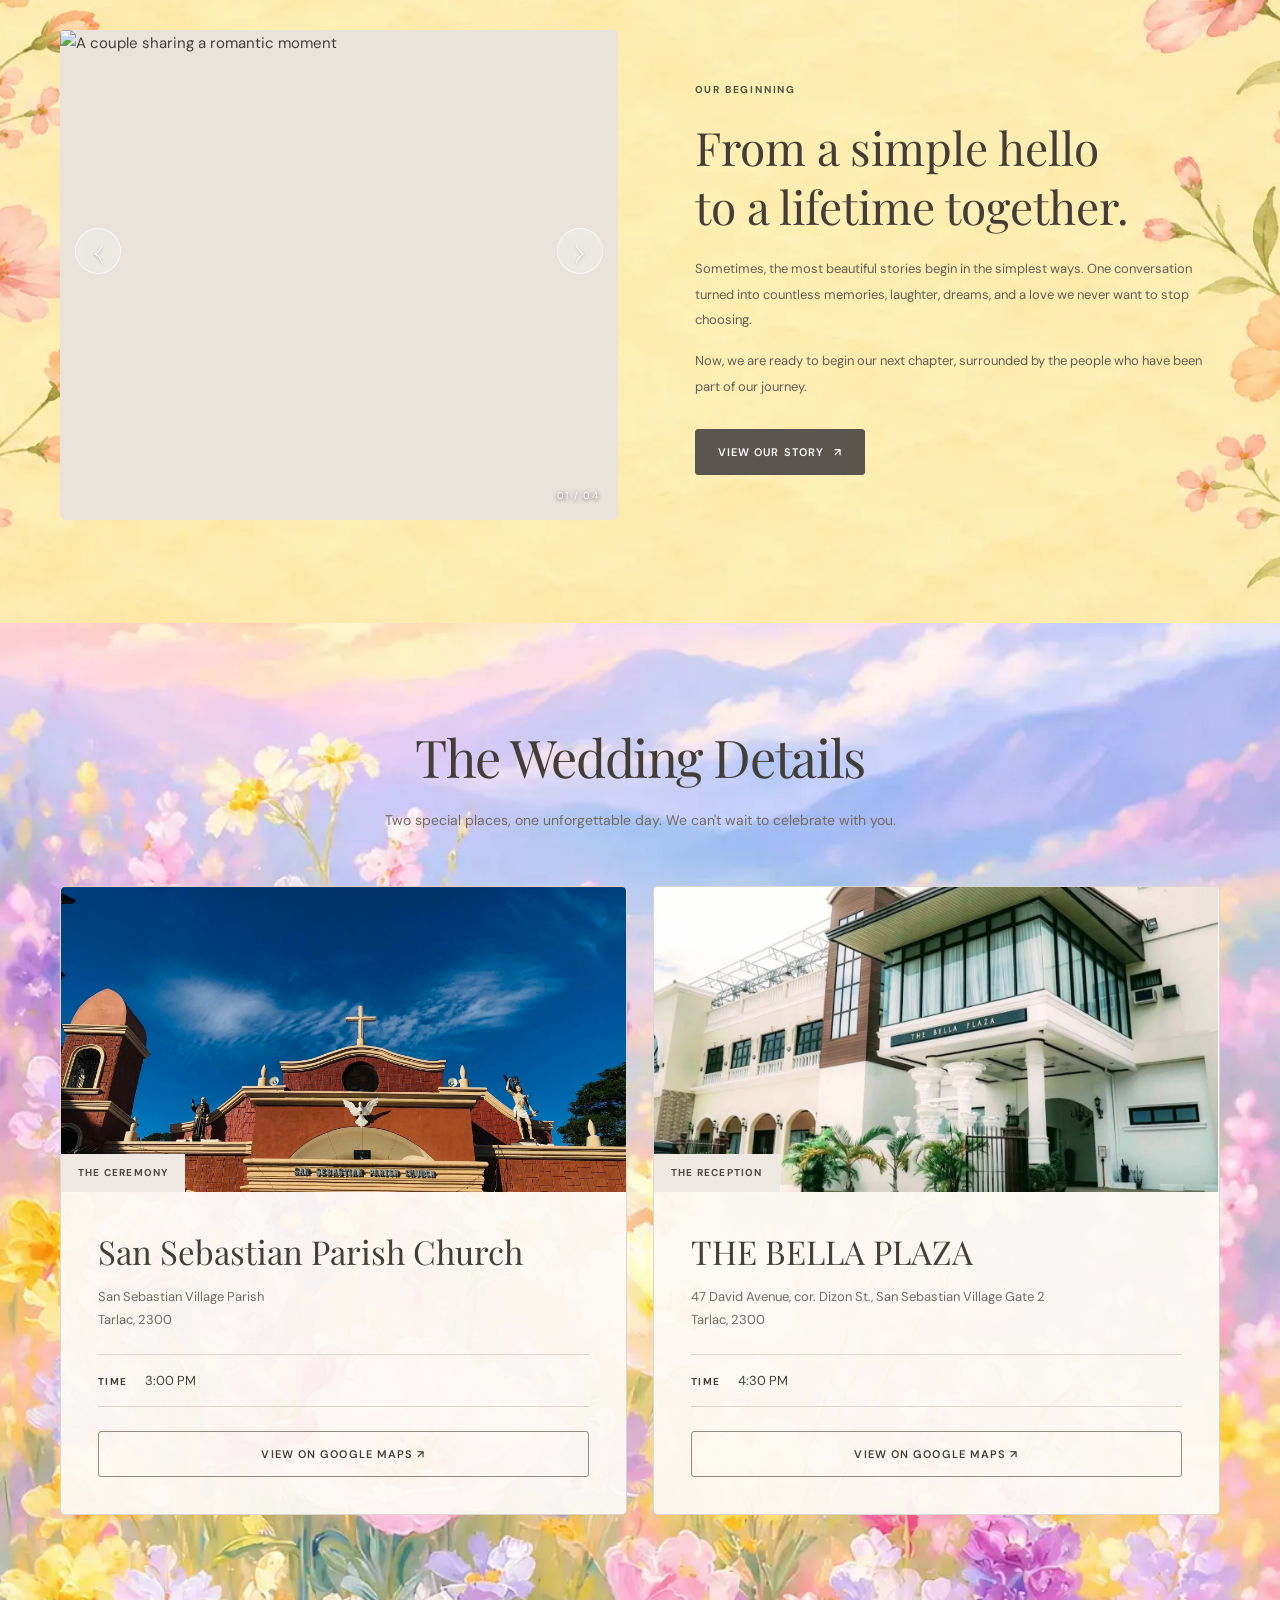
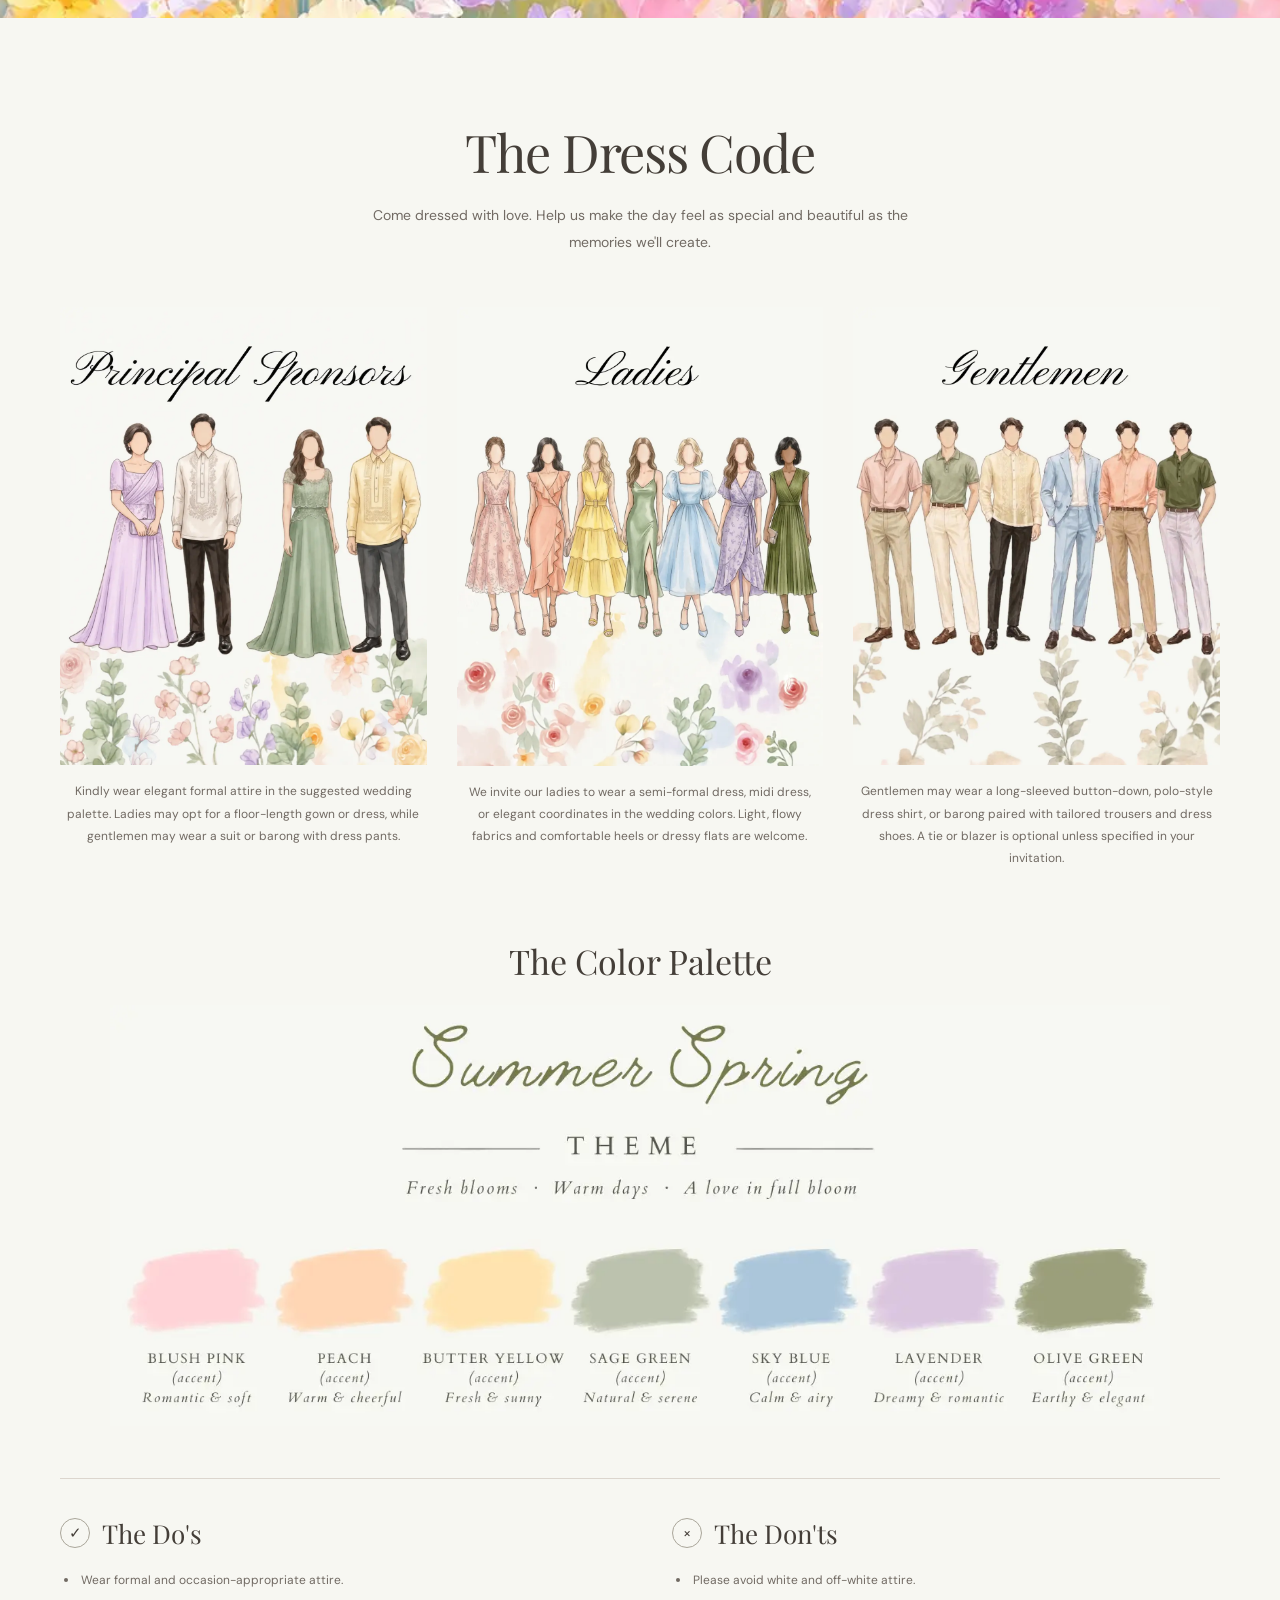
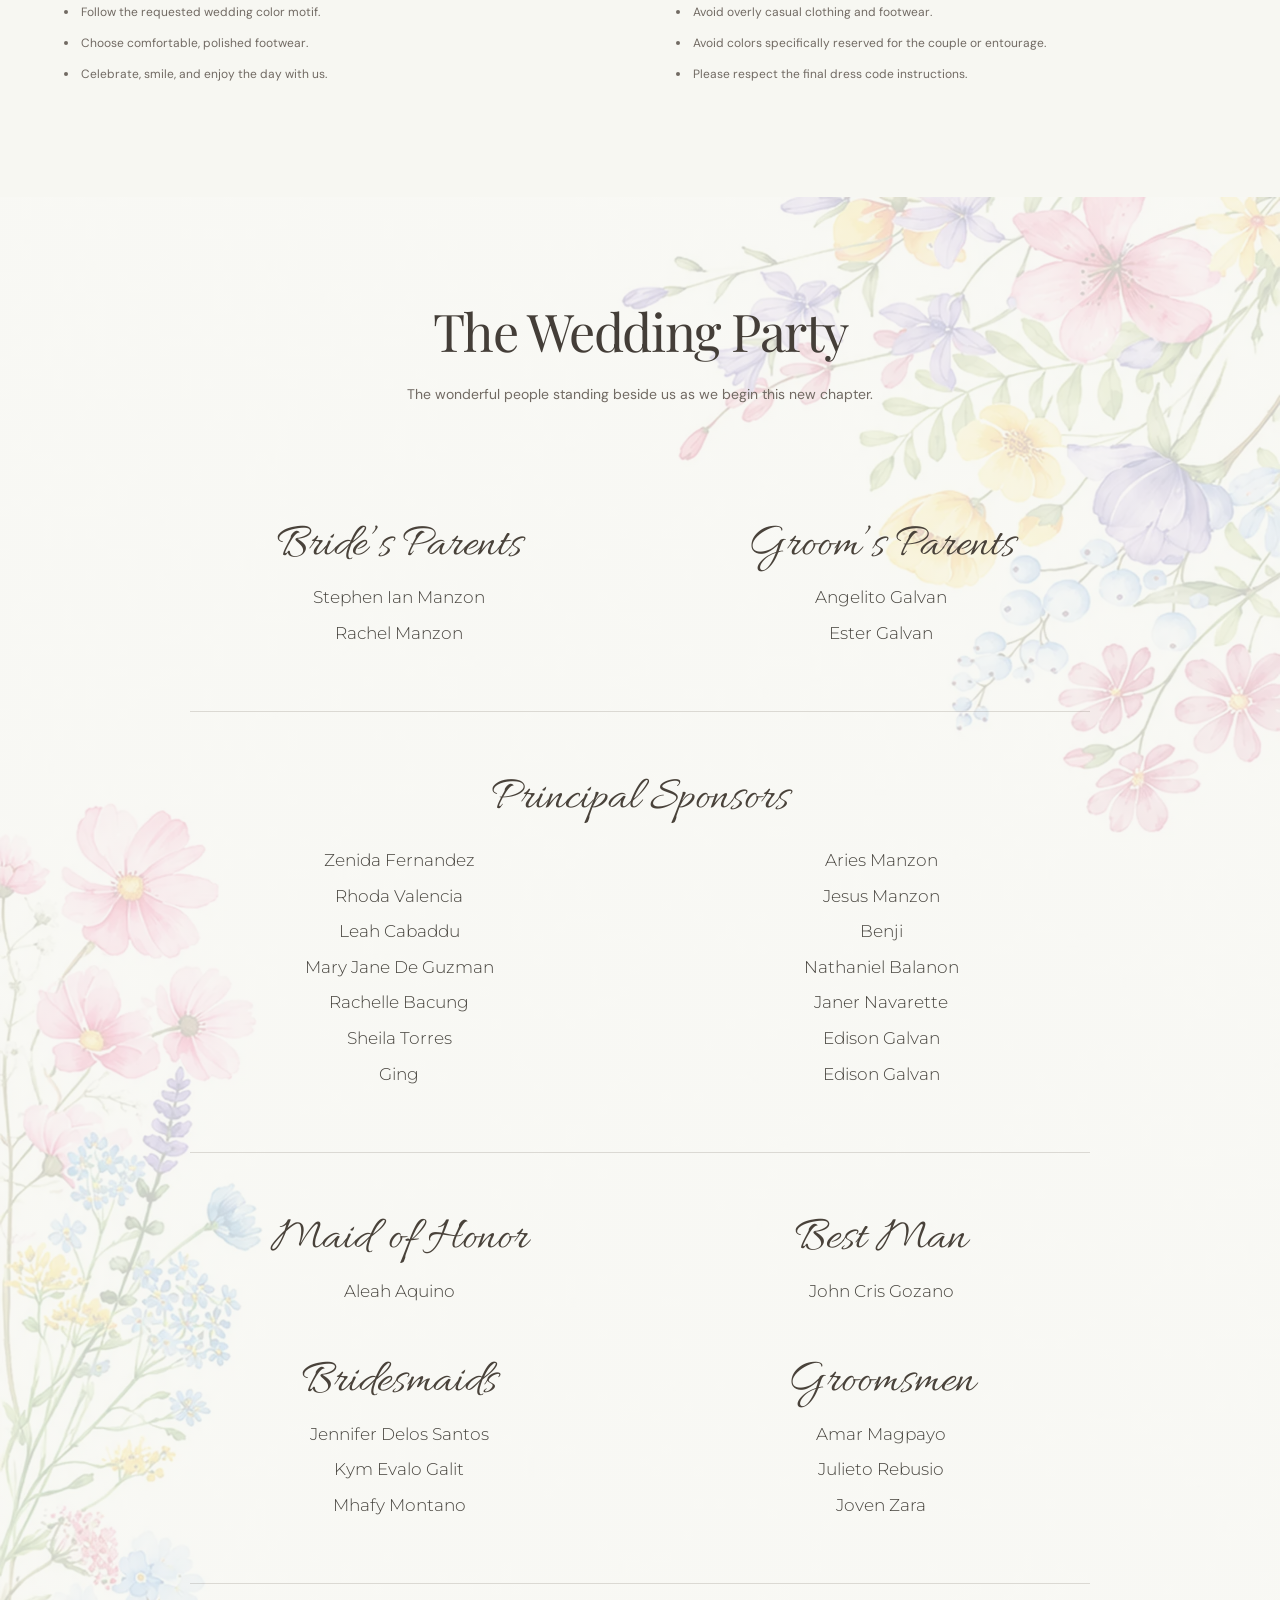
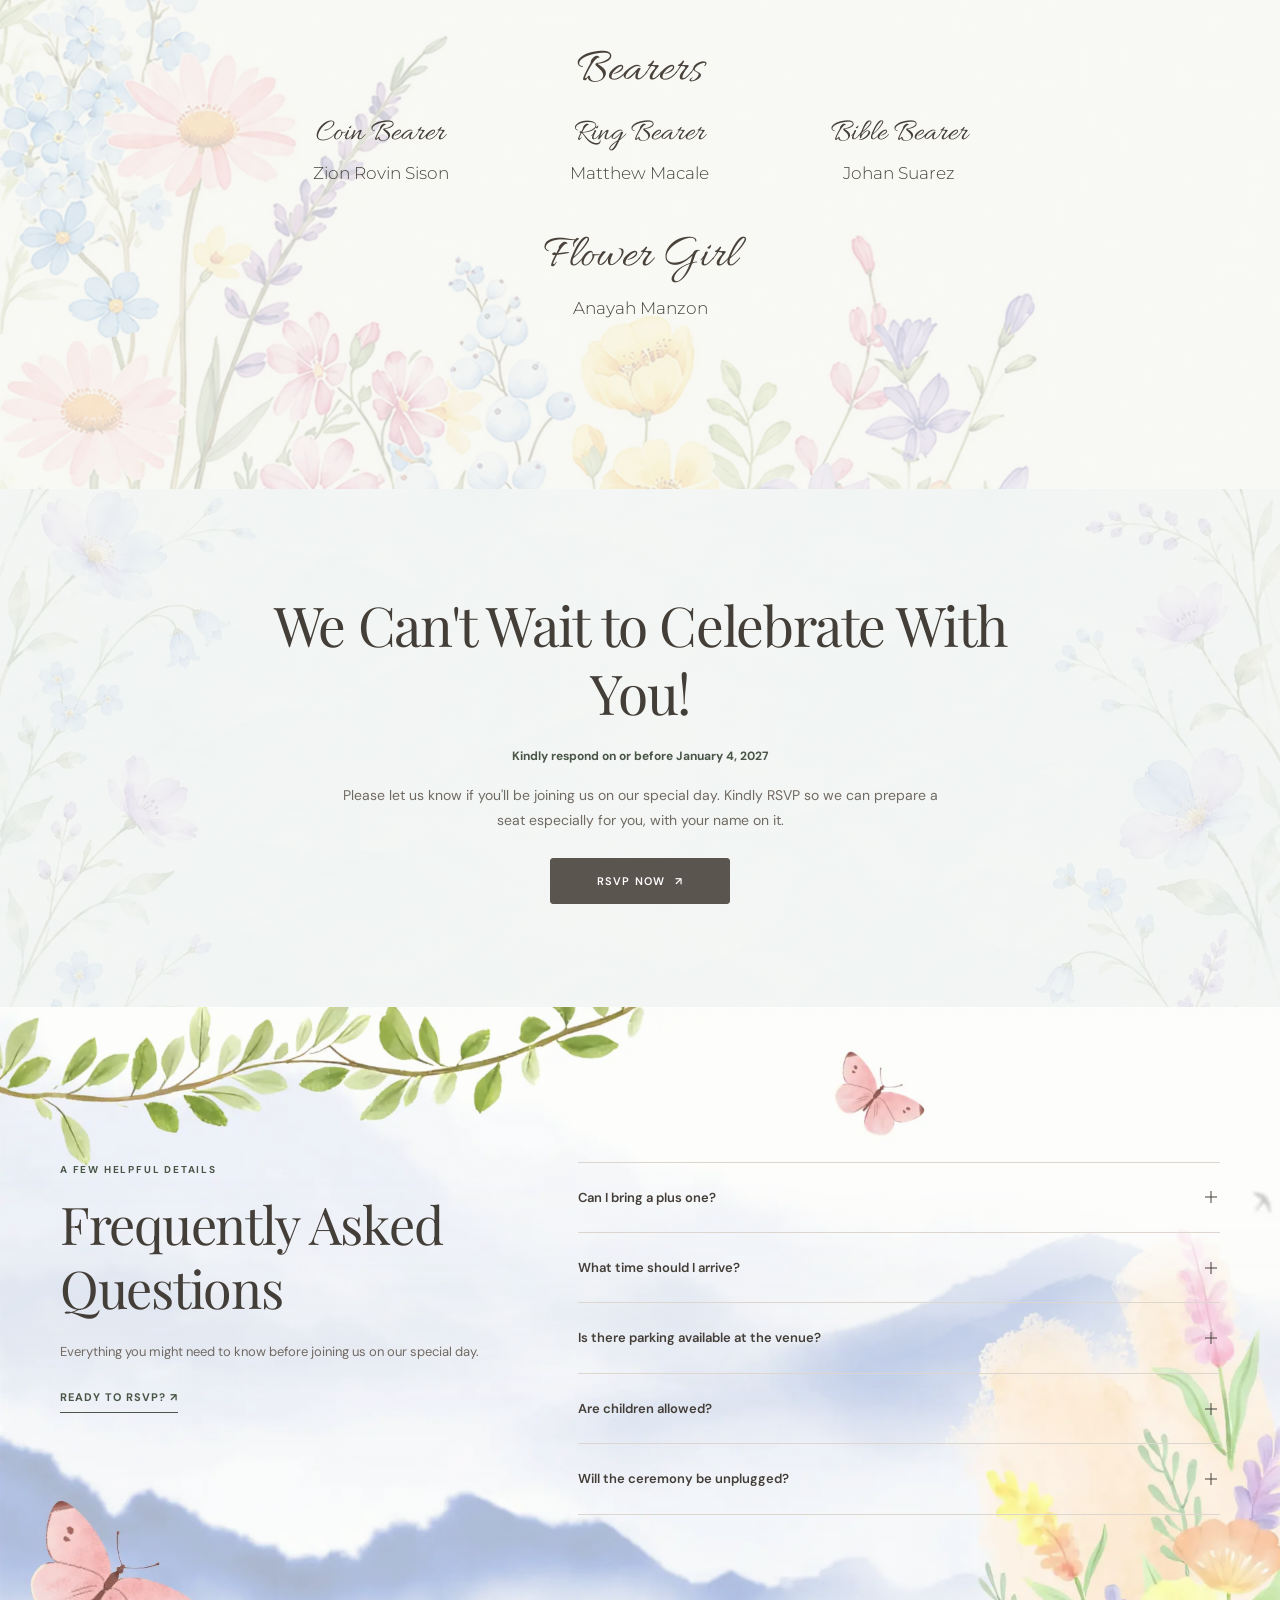
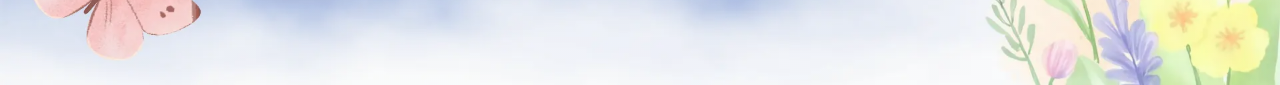
==== commit 565715b6: "Add files via upload" ====
--- a/index.html
+++ b/index.html
@@ -521,12 +521,12 @@
             Kindly RSVP so we can prepare a seat especially for you, with
             your name on it.
       </p>
-<button aria-label="RSVP registration will be available soon" class="button button-dark rsvp-now-button" disabled="" type="button">
+<a aria-label="Open RSVP page" class="button button-dark rsvp-now-button" href="rsvp.html">
        RSVP NOW
        <span aria-hidden="true">
         ↗
        </span>
-</button>
+</a>
 </div>
 </div>
 </section>
--- a/style.css
+++ b/style.css
@@ -319,11 +319,11 @@
 .full-story p.is-typing::after { display: inline-block; width: 1px; height: 1em; margin-left: 2px; background: var(--accent-dark); content: ""; vertical-align: -.1em; animation: caret-blink 750ms steps(2,start) infinite; }
 @keyframes caret-blink { to { visibility: hidden; } }
 
-/* Ceremony and reception */
+/* Ceremony and reception — show original background colors, without a fading overlay */
 .details-section {
   background-color: #f5e6e7;
-  background-image: linear-gradient(rgba(247,247,242,.76), rgba(247,247,242,.76)), url("./images/weddingdetails-desktop.webp");
-  background-size: cover, cover;
+  background-image: url("./images/weddingdetails-desktop.webp");
+  background-size: cover;
   background-position: center;
   background-repeat: no-repeat;
 }
@@ -505,8 +505,8 @@
   .countdown-section { background-image: url("./images/countdown-mobile.webp"); }
   .story-section { background-color: #fff0ba; background-image: url("./images/story-mobile.webp"); background-size: 100% auto; background-position: center top; background-repeat: repeat-y; }
   .details-section {
-    background-image: linear-gradient(rgba(247,247,242,.80),rgba(247,247,242,.80)),url("./images/weddingdetails-mobile.webp");
-    background-position: center, center top;
+    background-image: url("./images/weddingdetails-mobile.webp");
+    background-position: center top;
   }
   .party-section {
     background-image: linear-gradient(rgba(247,247,242,.80),rgba(247,247,242,.80)),url("./images/party-mobile.webp");
@@ -630,3 +630,8 @@
     z-index: 1;
   }
 }
+
+/* Matched RSVP overlay to Wedding Party on both screen sizes. */
+.rsvp-section {background-image:linear-gradient(rgba(247,247,242,.82),rgba(247,247,242,.82)),url("./images/rsvp-desktop.webp");background-size:cover;background-position:center;background-repeat:no-repeat}
+@media(max-width:800px){.rsvp-section{background-image:linear-gradient(rgba(247,247,242,.82),rgba(247,247,242,.82)),url("./images/rsvp-mobile.webp")}}
+.rsvp-now-button{display:inline-flex;align-items:center;justify-content:center;gap:10px;text-decoration:none}
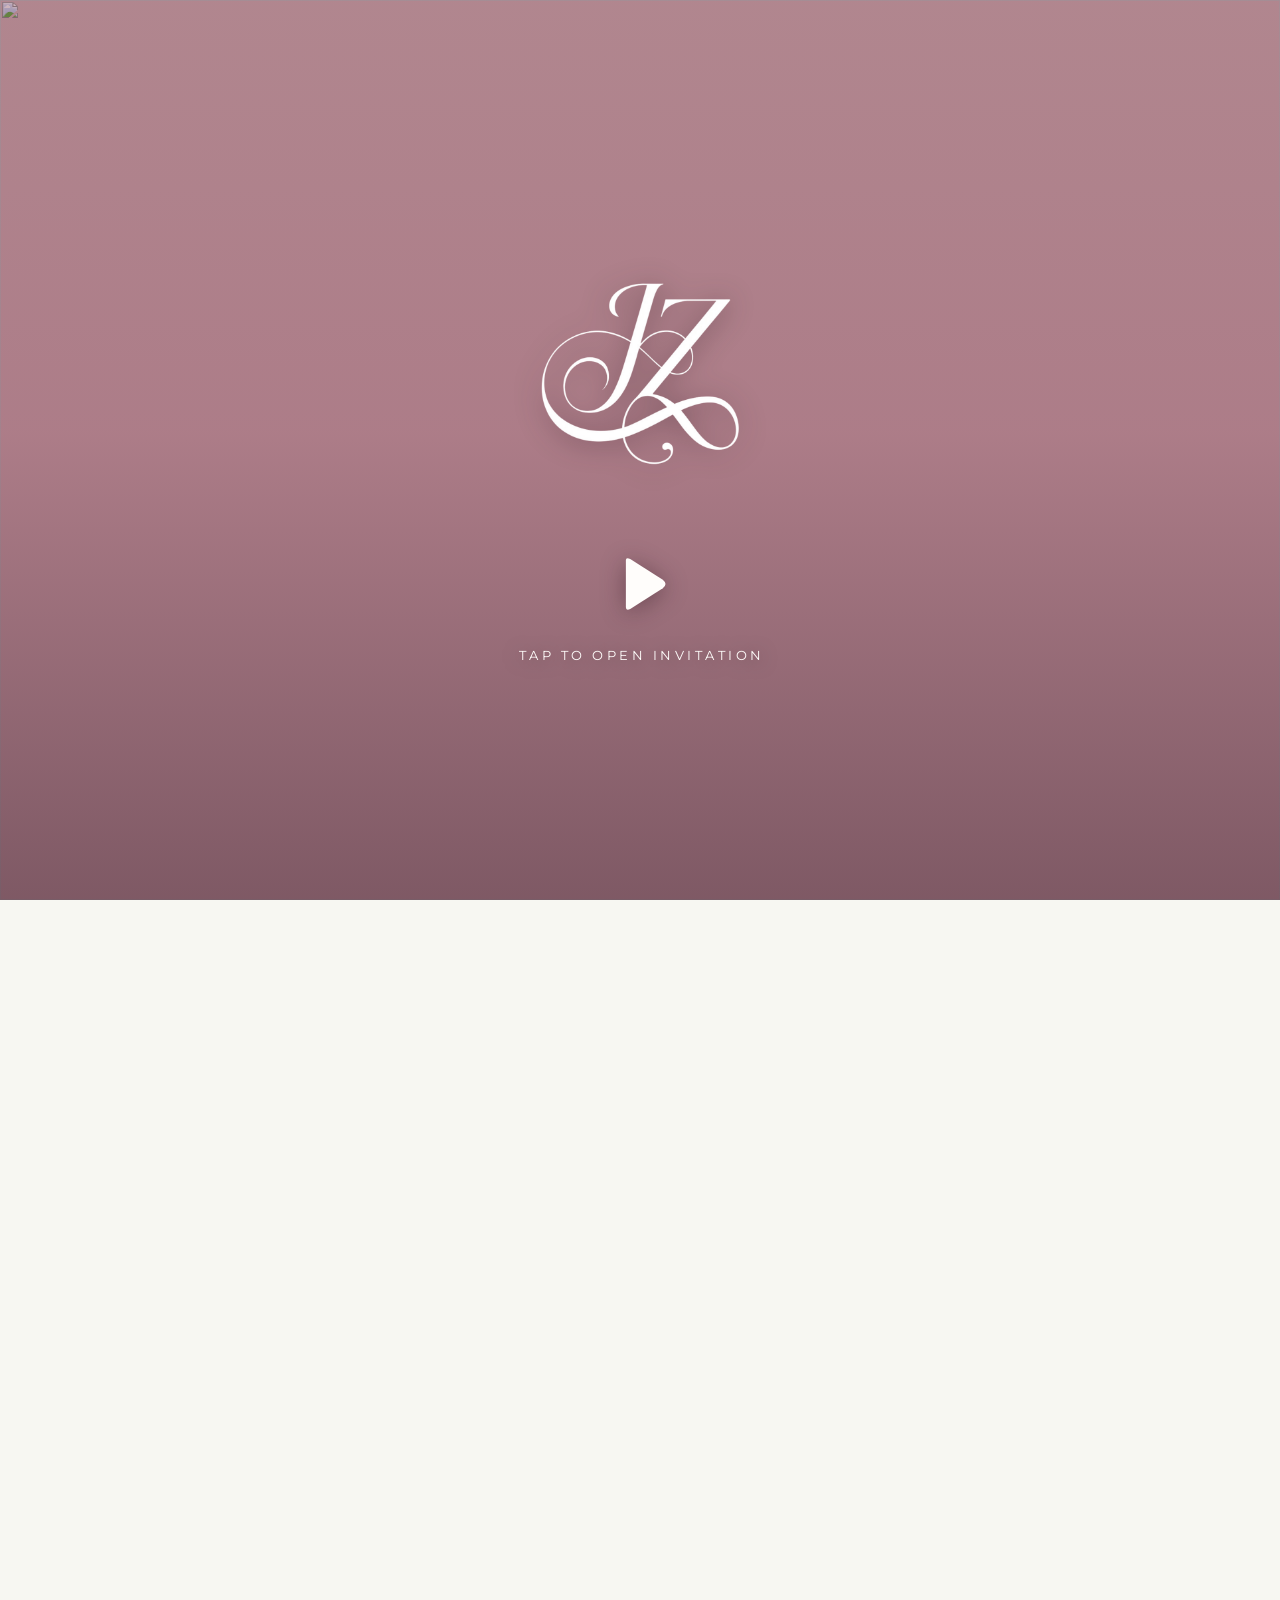
==== commit a48208cc: "Add files via upload" ====
--- a/index.html
+++ b/index.html
@@ -1,6 +1,6 @@
 <!DOCTYPE html>
 
-<html lang="en">
+<html class="invitation-active invitation-locked" lang="en">
 <head>
 <meta charset="utf-8"/>
 <meta content="width=device-width, initial-scale=1.0" name="viewport"/>
@@ -13,14 +13,41 @@
 <link crossorigin="" href="https://fonts.gstatic.com" rel="preconnect"/>
 <link href="https://fonts.googleapis.com/css2?family=Allura&amp;family=DM+Sans:wght@400;500;600;700&amp;family=Montserrat:wght@300;400&amp;family=Playfair+Display:ital,wght@0,400;0,500;0,600;1,400;1,500&amp;display=swap" rel="stylesheet"/>
 <link href="style.css" rel="stylesheet"/>
+<noscript><style>
+  .invitation-gate { display: none !important; }
+  html.invitation-locked { overflow: auto !important; }
+  html.invitation-active .site-header, html.invitation-active main { opacity: 1 !important; visibility: visible !important; }
+  .hero-invitation { opacity: 1 !important; animation: none !important; }
+</style></noscript>
 <script defer="" src="script.js">
 </script>
 </head>
 <body>
+<!-- Full-screen invitation cover: separate responsive images for landscape/desktop and portrait/mobile. -->
+<div class="invitation-gate" id="invitationGate" role="dialog" aria-modal="true" aria-label="Wedding invitation cover">
+  <picture class="invitation-cover-picture" aria-hidden="true">
+    <source media="(min-aspect-ratio: 4/3)" srcset="./images/frontpage-desktop.webp" type="image/webp" />
+    <img class="invitation-cover-art" src="./images/frontpage-mobile.webp" alt="" fetchpriority="high" decoding="async" />
+  </picture>
+  <button class="invitation-open" id="openInvitation" type="button"
+          aria-label="Open Jayson and Zenia's wedding invitation">
+    <span class="invitation-open-inner">
+      <img class="invitation-intro-monogram" src="./images/monowhite.png" alt="Jayson and Zenia" />
+      <span class="invitation-play" aria-hidden="true">
+        <svg viewBox="0 0 70 70" focusable="false" aria-hidden="true">
+          <path d="M22 13 Q22 10 26 12 L56 31 Q61 35 56 39 L26 58 Q22 60 22 56 Z" fill="currentColor" />
+        </svg>
+      </span>
+      <span class="invitation-prompt">TAP TO OPEN INVITATION</span>
+    </span>
+  </button>
+</div>
+<!-- Petals fall continuously across every main-site section, without blocking clicks. -->
+<div class="site-petals" id="sitePetals" aria-hidden="true"></div>
 <header class="site-header" id="top">
 <div class="navbar container">
 <a aria-label="Jayson and Zenia — Back to home" class="brand" href="#home">
-<img alt="Jayson and Zenia monogram" height="72" id="navMonogram" src="./images/monowhite.png" width="72"/>
+<img alt="Jayson and Zenia monogram" height="72" id="navMonogram" src="./images/monoblack.png" width="72"/>
 </a>
 <button aria-controls="navDrawer" aria-expanded="false" aria-label="Open navigation menu" class="menu-toggle" id="menuToggle" type="button">
 <span>
@@ -77,38 +104,30 @@
 </aside>
 </header>
 <main>
+<!-- One uninterrupted watercolor background spanning Hero, Countdown and Our Story.
+     Desktop: hero-desktop.webp (1920x3000 Canva artwork).
+     Mobile: hero-mobile.webp (1080x6800 Canva artwork). -->
+<div class="opening-sections">
 <section class="hero" id="home">
-<div class="hero-overlay">
-</div>
-<div class="hero-content container">
-<img alt="" class="hero-monogram" src="./images/monowhite.png"/>
-<h1>
-      Jayson
-      <span class="ampersand">
-       &amp;
-      </span>
-      Zenia
-     </h1>
-<p class="hero-tagline">
-      Two lives, two hearts, joined together in friendship,
-          united forever in love.
-     </p>
-<div aria-hidden="true" class="hero-divider">
-</div>
-<p class="hero-date">
-      MARCH 06, 2027
-     </p>
-<a class="button button-light" href="#details">
-      CELEBRATE WITH US
-      <span aria-hidden="true">
-       ↓
-      </span>
-</a>
-</div>
+  <div class="hero-content container">
+    <div class="hero-invitation">
+      <p class="hero-eyebrow">— we're getting married —</p>
+      <h1 class="hero-names">
+        <span class="hero-name">Jayson</span>
+        <span class="hero-and">and</span>
+        <span class="hero-name">Zenia</span>
+      </h1>
+      <p class="hero-tagline">In God's perfect time, our paths became one.</p>
+      <div class="hero-divider" aria-hidden="true"></div>
+      <p class="hero-date">MARCH 06, 2027</p>
+      <p class="hero-scroll-cue" aria-label="Scroll up to explore">
+        <span class="hero-scroll-arrow" aria-hidden="true">↑</span>
+        <span>SCROLL UP</span>
+      </p>
+    </div>
+  </div>
 </section>
 <section aria-label="Countdown to our wedding" class="countdown-section section-padding">
-<div aria-hidden="true" class="countdown-florals">
-</div>
 <div class="container countdown-inner">
 <h2 class="section-heading">
       Until we say "I do"
@@ -222,6 +241,7 @@
 </div>
 </div>
 </section>
+</div><!-- /.opening-sections -->
 <dialog aria-labelledby="storyDialogTitle" class="story-dialog" id="storyDialog">
 <div class="dialog-content">
 <button aria-label="Close our story" class="dialog-close" id="closeStory" type="button">
@@ -320,17 +340,12 @@
 <h3>
          San Sebastian Parish Church
         </h3>
-<p class="venue-address">
-         San Sebastian Village Parish
-         <br/>
-         Tarlac, 2300
-        </p>
-<p class="venue-time">
-<span>
-          TIME
-         </span>
-         3:00 PM
-        </p>
+<p class="venue-address" title="San Sebastian Village Parish, Tarlac, 2300">San Sebastian Village Parish, Tarlac, 2300</p>
+<p class="venue-time venue-time--ceremony">
+  <span class="venue-time-label">TIME</span>
+  <strong>3:00 PM</strong>
+  <small class="venue-arrival-note">We would appreciate your presence 15 minutes before the ceremony begins.</small>
+</p>
 <a class="button button-outline" href="https://maps.app.goo.gl/J3nZtcRpQp3q4GyR8" rel="noopener noreferrer" target="_blank">
          VIEW ON GOOGLE MAPS ↗
         </a>
@@ -347,11 +362,7 @@
 <h3>
          THE BELLA PLAZA
         </h3>
-<p class="venue-address">
-         47 David Avenue, cor. Dizon St., San Sebastian Village Gate 2
-         <br/>
-         Tarlac, 2300
-        </p>
+<p class="venue-address" title="47 David Avenue, cor. Dizon St., San Sebastian Village Gate 2, Tarlac, 2300">47 David Avenue, cor. Dizon St., San Sebastian Village Gate 2, Tarlac, 2300</p>
 <p class="venue-time">
 <span>
           TIME
@@ -470,42 +481,126 @@
 </div>
 </section>
 <section class="party-section section-padding" id="wedding-party">
-<div class="container">
-<div class="section-intro">
-<h2 class="section-heading">The Wedding Party</h2>
-<p class="section-description">The wonderful people standing beside us as we begin this new chapter.</p>
-</div>
-<div aria-label="Wedding party members" class="party-list">
-<div class="party-group party-group--parents">
-<div class="party-pair">
-<div class="party-column"><h3 class="party-script">Bride’s Parents</h3><ul class="party-names"><li>Stephen Ian Manzon</li><li>Rachel Manzon</li></ul></div>
-<div class="party-column"><h3 class="party-script">Groom’s Parents</h3><ul class="party-names"><li>Angelito Galvan</li><li>Ester Galvan</li></ul></div>
-</div>
-</div>
-<div class="party-group party-group--sponsors">
-<h3 class="party-script">Principal Sponsors</h3>
-<div class="party-pair party-pair--sponsors">
-<div class="party-column"><ul class="party-names"><li>Zenida Fernandez</li><li>Rhoda Valencia</li><li>Leah Cabaddu</li><li>Mary Jane De Guzman</li><li>Rachelle Bacung</li><li>Sheila Torres</li><li>Ging</li></ul></div>
-<div class="party-column"><ul class="party-names"><li>Aries Manzon</li><li>Jesus Manzon</li><li>Benji</li><li>Nathaniel Balanon</li><li>Janer Navarette</li><li>Edison Galvan</li><li>Edison Galvan</li></ul></div>
-</div>
-</div>
-<div class="party-group party-group--entourage"><div class="party-pair party-pair--honor">
-<div class="party-column"><div class="party-role"><h3 class="party-script">Maid of Honor</h3><ul class="party-names"><li>Aleah Aquino</li></ul></div></div>
-<div class="party-column"><div class="party-role"><h3 class="party-script">Best Man</h3><ul class="party-names"><li>John Cris Gozano</li></ul></div></div>
-</div>
-<div class="party-pair party-pair--attendants">
-<div class="party-column"><div class="party-role"><h3 class="party-script">Bridesmaids</h3><ul class="party-names"><li>Jennifer Delos Santos</li><li>Kym Evalo Galit</li><li>Mhafy Montano</li></ul></div></div>
-<div class="party-column"><div class="party-role"><h3 class="party-script">Groomsmen</h3><ul class="party-names"><li>Amar Magpayo</li><li>Julieto Rebusio</li><li>Joven Zara</li></ul></div></div>
-</div></div>
-<div class="party-group party-group--little"><h3 class="party-script party-little-title">Bearers</h3>
-<div class="party-pair party-pair--bearers">
-<div class="party-column"><div class="party-role"><h4 class="party-subtitle">Coin Bearer</h4><ul class="party-names"><li>Zion Rovin Sison</li></ul></div></div>
-<div class="party-column"><div class="party-role"><h4 class="party-subtitle">Ring Bearer</h4><ul class="party-names"><li>Matthew Macale</li></ul></div></div>
-<div class="party-column"><div class="party-role"><h4 class="party-subtitle">Bible Bearer</h4><ul class="party-names"><li>Johan Suarez</li></ul></div></div>
-</div>
-<div class="party-flower"><h3 class="party-script">Flower Girl</h3><ul class="party-names"><li>Anayah Manzon</li></ul></div></div>
-</div>
-</div>
+  <div class="container">
+    <div class="section-intro">
+      <h2 class="section-heading">The Wedding Party</h2>
+      <p class="section-description">The wonderful people standing beside us as we begin this new chapter.</p>
+    </div>
+
+    <div class="party-list" aria-label="Wedding party members">
+      <!-- Parents -->
+      <div class="party-group party-group--parents">
+        <div class="party-pair">
+          <div class="party-column">
+            <h3 class="party-script">Parents of the Bride</h3>
+            <ul class="party-names">
+              <li>Stephen Ian Manzon</li>
+              <li>Rachel Manzon</li>
+            </ul>
+          </div>
+          <div class="party-column">
+            <h3 class="party-script">Parents of the Groom</h3>
+            <ul class="party-names">
+              <li>Angelito Galvan</li>
+              <li>Ester Galvan</li>
+            </ul>
+          </div>
+        </div>
+      </div>
+
+      <!-- Principal sponsors: preserve the two-column layout of the reference. -->
+      <div class="party-group party-group--sponsors">
+        <h3 class="party-script">Principal Sponsors</h3>
+        <div class="party-pair party-pair--sponsors">
+          <div class="party-column">
+            <ul class="party-names">
+              <li>Leah Abegail Cabaddu</li>
+              <li>Zenaida Fernandez</li>
+              <li>Rhoda Valencia</li>
+              <li>Mary Jane De Guzman</li>
+              <li>Sheila Torres</li>
+              <li>Zenia Rachelle Bacung</li>
+              <li>Mary Lyn Ramos</li>
+              <li>Christie Castaneda</li>
+            </ul>
+          </div>
+          <div class="party-column">
+            <ul class="party-names">
+              <li>Benjie Almendares Laureano</li>
+              <li>Joseph Aries Manzon</li>
+              <li>Jesus Manzon</li>
+              <li>Nathaniel Balanon</li>
+              <li>Janer Navarette</li>
+              <li>Edison Galvan</li>
+            </ul>
+          </div>
+        </div>
+      </div>
+
+      <!-- Special roles from left to right, as pictured. -->
+      <div class="party-group party-group--symbols">
+        <div class="party-symbols">
+          <div class="party-role">
+            <h3 class="party-script">To Light our Path</h3>
+            <ul class="party-names">
+              <li>Kym Evalo</li>
+              <li>Joven Zara</li>
+            </ul>
+          </div>
+          <div class="party-role">
+            <h3 class="party-script">To Clothe us as One</h3>
+            <ul class="party-names">
+              <li>Jennifer Delos Santos</li>
+              <li>Amar Magpayo</li>
+            </ul>
+          </div>
+          <div class="party-role">
+            <h3 class="party-script">To Bind us Together</h3>
+            <ul class="party-names">
+              <li>Mhafy Montano</li>
+              <li>Julieto Rebusio</li>
+            </ul>
+          </div>
+        </div>
+      </div>
+
+      <!-- Honor attendants -->
+      <div class="party-group party-group--honor">
+        <div class="party-pair">
+          <div class="party-column">
+            <h3 class="party-script">Maid of Honor</h3>
+            <ul class="party-names"><li>Aleah Nicole Aquino</li></ul>
+          </div>
+          <div class="party-column">
+            <h3 class="party-script">Best Man</h3>
+            <ul class="party-names"><li>John Cris Gozano</li></ul>
+          </div>
+        </div>
+      </div>
+
+      <!-- Little entourage: paired in the same order as the reference. -->
+      <div class="party-group party-group--little">
+        <div class="party-pair party-pair--children">
+          <div class="party-column">
+            <h3 class="party-script">Flower Girl</h3>
+            <ul class="party-names"><li>Anaiah Manzon</li></ul>
+          </div>
+          <div class="party-column">
+            <h3 class="party-script">Ring Bearer</h3>
+            <ul class="party-names"><li>Matthew Macale</li></ul>
+          </div>
+          <div class="party-column">
+            <h3 class="party-script">Bible Bearer</h3>
+            <ul class="party-names"><li>Johan Calix Suarez</li></ul>
+          </div>
+          <div class="party-column">
+            <h3 class="party-script">Coin Bearer</h3>
+            <ul class="party-names"><li>Zion Rovin Sison</li></ul>
+          </div>
+        </div>
+      </div>
+    </div>
+  </div>
 </section>
 <section class="rsvp-section section-padding" id="rsvp">
 <div class="container rsvp-layout">
--- a/style.css
+++ b/style.css
@@ -8,7 +8,8 @@
   --line: #dcd6ce;
   --accent: #5d6659;
   --accent-dark: #495547;
-  --drawer: #596353;
+  --drawer: #f8e8a5; /* butter yellow */
+  --drawer-ink: #453d31;
   --serif: "Playfair Display", Georgia, serif;
   --sans: "DM Sans", Arial, sans-serif;
   --container: 1160px;
@@ -18,7 +19,11 @@
 
 /* Base */
 *, *::before, *::after { box-sizing: border-box; }
-html { scroll-behavior: smooth; scroll-padding-top: 70px; }
+/* Continuous natural scrolling (no section snapping on any screen). */
+html {
+  scroll-behavior: smooth;
+  scroll-padding-top: 0;
+}
 body {
   margin: 0;
   color: var(--ink);
@@ -40,6 +45,28 @@
 [hidden] { display: none !important; }
 .container { width: min(var(--container), calc(100% - 48px)); margin-inline: auto; }
 .section-padding { padding-block: var(--section-space); }
+
+/* SMART FULL-SCREEN SECTIONS — main website only.
+   Use minimum height, not a fixed height: Wedding Party, Dress Code and FAQs
+   can grow naturally and guests can read everything before continuing. */
+main > section,
+main > .opening-sections > section {
+  min-height: 100vh;  /* Fallback for older browsers */
+  min-height: 100svh; /* Stable viewport height on mobile Safari/Chrome */
+}
+
+/* Center sections that fit; tall sections continue to scroll normally. */
+main > section:not(.hero),
+main > .opening-sections > section:not(.hero) {
+  display: flex;
+  flex-direction: column;
+  justify-content: center;
+}
+
+main > .opening-sections > .hero {
+  min-height: 100vh;
+  min-height: 100svh;
+}
 .section-intro { max-width: 660px; margin: 0 auto 52px; text-align: center; }
 .eyebrow, .story-number {
   color: var(--accent-dark);
@@ -50,8 +77,10 @@
 .eyebrow { margin: 0 0 15px; }
 .section-heading {
   margin: 0;
-  font: 400 clamp(33px, 4.5vw, 52px)/1.23 var(--serif);
-  letter-spacing: -.025em;
+  color: #ac3557; /* Same pink and Allura script as Jayson / Zenia on the hero. */
+  font: 400 clamp(45px, 6.1vw, 69px)/1.14 "Allura", "Brush Script MT", cursive;
+  letter-spacing: 0;
+  text-shadow: 0 1px 2px #fffaf8, 0 2px 13px rgba(255,253,250,.77);
 }
 .section-description {
   max-width: 560px;
@@ -119,12 +148,12 @@
   width: 26px;
   height: 2px;
   border-radius: 2px;
-  background: #fff;
-  box-shadow: 0 1px 3px rgba(0,0,0,.3);
+  background: #34322f;
+  box-shadow: 0 1px 3px rgba(255,255,255,.48);
   transition: transform 280ms ease, opacity 200ms ease, background-color 200ms ease;
 }
 .site-header.is-scrolled .menu-toggle span { background: var(--ink); box-shadow: 0 1px 3px rgba(255,255,255,.45); }
-.site-header.menu-is-open .menu-toggle span { background: #fff; box-shadow: none; }
+.site-header.menu-is-open .menu-toggle span { background: var(--drawer-ink); box-shadow: none; }
 .site-header.menu-is-open .menu-toggle span:nth-child(1) { transform: translateY(8px) rotate(45deg); }
 .site-header.menu-is-open .menu-toggle span:nth-child(2) { opacity: 0; }
 .site-header.menu-is-open .menu-toggle span:nth-child(3) { transform: translateY(-8px) rotate(-45deg); }
@@ -150,7 +179,7 @@
   overflow-y: auto;
   padding: clamp(110px, 15vh, 145px) clamp(28px, 4.6vw, 55px) 38px;
   background: var(--drawer);
-  color: #fdf7ee;
+  color: var(--drawer-ink);
   box-shadow: -12px 0 34px rgba(0,0,0,.1);
   transform: translateX(102%);
   visibility: hidden;
@@ -159,59 +188,156 @@
 }
 .site-header.menu-is-open .nav-backdrop { opacity: 1; visibility: visible; pointer-events: auto; }
 .site-header.menu-is-open .nav-drawer { transform: translateX(0); visibility: visible; pointer-events: auto; }
-.nav-overline, .nav-footnote { margin: 0; color: #e4dcca; font-size: 10px; letter-spacing: .2em; }
-.nav-overline { padding-bottom: 22px; border-bottom: 1px solid rgba(255,255,255,.22); }
+.nav-overline, .nav-footnote { margin: 0; color: #62513a; font-size: 10px; letter-spacing: .2em; }
+.nav-overline { padding-bottom: 22px; border-bottom: 1px solid rgba(76,62,42,.24); }
 .nav-links { display: flex; flex-direction: column; gap: clamp(13px, 2.5vh, 27px); margin: 26px 0 40px; padding: 0; list-style: none; }
 .nav-links a {
   display: inline-block;
-  color: #fff9ee;
+  color: var(--drawer-ink);
   font: 400 clamp(23px, 2.7vw, 30px)/1.35 var(--serif);
   transition: color var(--ease), opacity var(--ease);
 }
-.nav-links a:hover, .nav-links a:focus-visible { color: #e8d7b8; }
+.nav-links a:hover, .nav-links a:focus-visible { color: #8b573f; }
 .nav-footnote { margin-top: auto; }
 
-/* Hero */
+/* ONE SHARED BACKGROUND for Hero + Countdown + Our Story.
+   The artwork fills the ENTIRE combined region, not each section separately.
+   Background-size: 100% 100% keeps all edges visible; artwork may resize
+   slightly on screens with different proportions (no crop, no tiling).
+   Canva: desktop 1920x3000; mobile 1080x6800. */
+.opening-sections {
+  background-color: #fbf6f8;
+  background-image: url("./images/hero-desktop.webp");
+  background-position: center top;
+  background-size: 100% 100%;
+  background-repeat: no-repeat;
+}
+
+/* Let the parent background show continuously through all three panels. */
+.opening-sections > .hero,
+.opening-sections > .countdown-section,
+.opening-sections > .story-section {
+  background: transparent;
+}
+
+/* Hero text and layout sit on the first part of the shared artwork. */
 .hero {
   position: relative;
   display: grid;
-  min-height: min(830px, 100svh);
+  min-height: 100vh;
+  min-height: 100svh;
   place-items: center;
-  isolation: isolate;
   overflow: hidden;
-  color: #fff;
-  background: #667166 url("./images/hero-desktop.webp") center / cover no-repeat;
-}
-.hero-overlay {
-  position: absolute;
-  z-index: -1;
-  inset: 0;
-  background: linear-gradient(rgba(26, 28, 23, .42), rgba(26, 28, 23, .42) 50%, rgba(26, 28, 23, .60));
-  pointer-events: none;
-}
-.hero-content { padding-block: 125px 90px; text-align: center; }
-.hero-monogram { width: clamp(120px, 14vw, 170px); height: auto; margin: 0 auto 10px; }
-.hero h1 {
-  margin: 12px 0 18px;
-  font: 400 clamp(46px, 8vw, 94px)/1.13 var(--serif);
-  letter-spacing: -.047em;
-}
-.ampersand { font-style: italic; }
-.hero-tagline { max-width: 550px; margin: 0 auto; color: #fffaf3; font-size: clamp(13px, 1.5vw, 16px); }
-.hero-divider { width: 56px; height: 1px; margin: 30px auto 20px; background: #f3eada; }
-.hero-date { margin: 0 0 30px; font-size: 12px; font-weight: 600; letter-spacing: .22em; }
-
-/* Countdown with existing floral art and lightweight petals */
+  color: #483c34;
+}
+.hero-content {
+  display: flex;
+  width: min(100%, 1280px);
+  min-height: 100vh;
+  min-height: 100svh;
+  align-items: center;
+  justify-content: center;
+  margin-inline: auto;
+  padding: 110px 26px 80px;
+  text-align: center;
+}
+.hero-invitation {
+  width: min(100%, 780px);
+  margin-inline: auto;
+  padding: 0;
+  border: 0;
+  background: transparent;
+  box-shadow: none;
+  opacity: 0;
+  animation: hero-content-fade-in 1350ms 350ms cubic-bezier(.22,.61,.36,1) both;
+}
+/* Keep the entrance animation paused until the invitation is opened. */
+html.invitation-active .hero-invitation { animation-play-state: paused; }
+@keyframes hero-content-fade-in {
+  from { opacity: 0; transform: translate3d(0, 22px, 0); }
+  to { opacity: 1; transform: translate3d(0, 0, 0); }
+}
+.hero-eyebrow {
+  margin: 0 0 15px;
+  color: #514c3d;
+  font: 500 clamp(12px, 1.25vw, 15px)/1.4 "Montserrat", var(--sans);
+  letter-spacing: .17em;
+  text-transform: uppercase;
+  text-shadow: 0 1px 2px rgba(255,255,255,.95), 0 1px 14px #fffaf8;
+}
+.hero-names {
+  display: flex;
+  flex-direction: column;
+  align-items: center;
+  gap: 0;
+  margin: 0 0 14px;
+  font-weight: 400;
+  line-height: 1;
+}
+.hero-name {
+  display: block;
+  color: #ac3557;
+  font: 400 clamp(73px, 8.4vw, 119px)/1 "Allura", "Brush Script MT", cursive;
+  letter-spacing: -.008em;
+  text-shadow: 0 1px 2px #fffaf8, 0 2px 13px rgba(255,253,250,.86);
+}
+.hero-and {
+  display: block;
+  margin: -2px 0 -2px;
+  color: #62573c;
+  font: italic 400 clamp(21px, 2.2vw, 29px)/1.25 var(--serif);
+  text-shadow: 0 1px 10px #fffaf8;
+}
+.hero-tagline {
+  max-width: 570px;
+  margin: 0 auto;
+  color: #40382e;
+  font: 400 clamp(15px, 1.65vw, 20px)/1.5 var(--serif);
+  text-wrap: balance;
+  text-shadow: 0 1px 2px #fffdfb, 0 1px 12px rgba(255,255,255,.92);
+}
+.hero-divider {
+  width: 60px;
+  height: 1px;
+  margin: 21px auto 18px;
+  background: #796447;
+}
+.hero-date {
+  margin: 0 0 24px;
+  color: #463b2f;
+  font: 600 clamp(12px, 1.35vw, 16px)/1.5 var(--serif);
+  letter-spacing: .19em;
+  text-shadow: 0 1px 2px #fffdfb, 0 1px 11px rgba(255,255,255,.94);
+}
+/* A gentle scroll gesture replaces the former hero CTA on all devices. */
+.hero-scroll-cue {
+  display: inline-flex;
+  flex-direction: column;
+  align-items: center;
+  gap: 0;
+  margin: 0;
+  color: rgba(92, 75, 77, .64);
+  font: 400 10px/1.6 "Montserrat", var(--sans);
+  letter-spacing: .2em;
+  text-shadow: 0 1px 8px #fffaf8;
+  user-select: none;
+}
+.hero-scroll-arrow {
+  font: 300 26px/1.1 "Montserrat", var(--sans);
+  opacity: .66;
+  animation: cue-lift 2.4s ease-in-out infinite;
+}
+@keyframes cue-lift { 50% { transform: translateY(-5px); opacity: .95; } }
+
+/* The countdown is the middle portion of the shared watercolor. */
 .countdown-section {
   position: relative;
   isolation: isolate;
   overflow: hidden;
-  background: #f9d8c8 url("./images/countdown-desktop.webp") center / cover no-repeat;
   text-align: center;
 }
-.countdown-florals { position: absolute; z-index: -1; inset: 0; overflow: hidden; pointer-events: none; }
 .countdown-inner { position: relative; z-index: 1; }
-.countdown-inner .section-heading { font-size: clamp(29px, 4vw, 44px); }
+.countdown-inner .section-heading { font-size: clamp(43px, 5vw, 61px); }
 .countdown { display: flex; justify-content: center; align-items: flex-start; gap: clamp(10px, 3vw, 40px); margin-top: 35px; }
 .countdown-item { min-width: 62px; display: flex; flex-direction: column; align-items: center; }
 .countdown-number { font: 400 clamp(31px, 5.4vw, 57px)/1.2 var(--serif); font-variant-numeric: tabular-nums; }
@@ -221,27 +347,7 @@
 .calendar-button-wrapper { display: flex; justify-content: center; margin-top: 25px; padding-inline: 18px; }
 .calendar-btn { background: rgba(250,247,241,.9); border-color: #8c8177; color: var(--ink); }
 .calendar-btn:hover { background: #e8e1d9; }
-.countdown-petal {
-  position: absolute;
-  top: -30px;
-  left: var(--petal-left);
-  width: 12px;
-  height: 19px;
-  border-radius: 80% 10% 80% 15%;
-  background: rgba(226,174,170,.54);
-  opacity: 0;
-  animation: petal-fall var(--petal-duration) var(--petal-delay) linear infinite;
-}
-.countdown-petal:nth-child(3n) { background: rgba(234,218,166,.58); }
-@keyframes petal-fall {
-  0% { transform: translate3d(0,-5vh,0) rotate(0); opacity: 0; }
-  12% { opacity: .7; }
-  88% { opacity: .55; }
-  100% { transform: translate3d(var(--petal-drift),115vh,0) rotate(380deg); opacity: 0; }
-}
-
-/* How It All Began */
-.story-section { background: var(--page) url("./images/story-desktop.webp") center / cover no-repeat; }
+/* The story is the final portion of the same watercolor. */
 .story-grid { display: grid; grid-template-columns: 1.03fr .97fr; align-items: center; gap: clamp(32px, 6vw, 78px); }
 .story-image {
   position: relative;
@@ -321,7 +427,7 @@
 
 /* Ceremony and reception — show original background colors, without a fading overlay */
 .details-section {
-  background-color: #f5e6e7;
+  background-color: #fdfdfb;
   background-image: url("./images/weddingdetails-desktop.webp");
   background-size: cover;
   background-position: center;
@@ -334,13 +440,28 @@
 .venue-image-label { position: absolute; bottom: 0; left: 0; padding: 10px 17px; background: #eee9e2; color: #4c4843; font-size: 10px; font-weight: 700; letter-spacing: .12em; }
 .venue-content { display: flex; flex: 1; flex-direction: column; padding: clamp(24px,3.5vw,37px); }
 .venue-content h3 { margin: 0 0 12px; font: 400 clamp(25px,3vw,33px)/1.35 var(--serif); }
-.venue-address { margin: 0; color: var(--muted); font-size: 13px; }
-.venue-time { margin: 22px 0 24px; padding: 14px 0; border-block: 1px solid var(--line); font-size: 13px; }
-.venue-time span { margin-right: 14px; font-size: 10px; font-weight: 700; letter-spacing: .13em; }
+/* Addresses occupy one visual line; long ones can be swiped horizontally on narrow screens. */
+.venue-address {
+  display: block;
+  max-width: 100%;
+  margin: 0;
+  overflow-x: auto;
+  overscroll-behavior-inline: contain;
+  white-space: nowrap;
+  color: var(--muted);
+  font-size: clamp(11px, 1.05vw, 13px);
+  scrollbar-width: thin;
+  -webkit-overflow-scrolling: touch;
+}
+.venue-time { display: flex; align-items: baseline; gap: 12px; margin: 22px 0 24px; padding: 14px 0; border-block: 1px solid var(--line); font-size: 13px; }
+.venue-time .venue-time-label { font-size: 10px; font-weight: 700; letter-spacing: .13em; }
+.venue-time strong { font-weight: 500; white-space: nowrap; }
+.venue-time--ceremony { gap: 10px; }
+.venue-arrival-note { flex: 1; padding-left: 10px; border-left: 1px solid var(--line); color: var(--muted); font-size: 10px; line-height: 1.5; }
 .venue-content .button { width: 100%; margin-top: auto; }
 
 /* Attire and palette — preserve full artwork, without image cropping */
-.dress-section { background: var(--page); }
+.dress-section { background: #fdfdfb; }
 .attire-grid { display: grid; grid-template-columns: repeat(3,minmax(0,1fr)); align-items: start; gap: clamp(16px,2.4vw,30px); }
 .attire-card { min-width: 0; margin: 0; background: transparent; }
 .attire-image-placeholder { width: 100%; }
@@ -349,80 +470,183 @@
 .attire-card-copy h3 { display: none; }
 .attire-card-copy p { margin: 0; color: var(--muted); font-size: 12px; line-height: 1.85; }
 .palette-block { margin-top: clamp(45px,6vw,70px); text-align: center; }
-.palette-heading h3 { margin: 0 0 22px; font: 400 clamp(28px,3vw,34px)/1.3 var(--serif); }
+.palette-heading h3 { margin: 0 0 22px; color: #ac3557; font: 400 clamp(40px, 5vw, 56px)/1.2 "Allura", cursive; text-shadow: 0 1px 10px #fffaf8; }
 .palette-image-placeholder { max-width: 1060px; margin: auto; }
 .palette-image-placeholder img { width: 100%; height: auto; object-fit: contain; }
-.attire-rules { display: grid; grid-template-columns: repeat(2,minmax(0,1fr)); gap: clamp(30px,5vw,65px); margin-top: 52px; padding-top: 38px; border-top: 1px solid var(--line); }
+.attire-rules { display: grid; grid-template-columns: repeat(2,minmax(0,1fr)); gap: clamp(30px,5vw,65px); margin-top: 42px; padding-top: 0; border-top: 0; }
 .rules-column h3 { display: flex; gap: 12px; align-items: center; margin: 0 0 19px; font: 400 26px/1.3 var(--serif); }
 .rules-column h3 span { display: grid; width: 30px; height: 30px; flex: 0 0 30px; place-items: center; border: 1px solid #aaa69a; border-radius: 50%; font: 400 15px var(--sans); }
 .rules-column ul { margin: 0; padding-left: 19px; }
 .rules-column li { margin: 0 0 9px; padding-left: 2px; color: var(--muted); font-size: 12px; line-height: 1.85; }
 
-/* Wedding Party — accessible, responsive live typography */
-.party-section {
+/* Wedding party — original Canva florals are kept full-strength and
+   unmodified. All text stays within the quieter central area of the image.
+   Desktop artwork: 1920x2400; mobile artwork: 1080x4200. */
+.party-section.section-padding {
   background-color: var(--page);
-  background-image: linear-gradient(rgba(247,247,242,.82),rgba(247,247,242,.82)), url("./images/party-desktop.webp");
-  background-size: 100% 100%, 100% auto;
+  background-image: url("./images/party-desktop.webp");
+  padding-bottom: clamp(165px, 18vw, 240px); /* keep the illustration close to the last attendant names */
   background-position: center top;
-  background-repeat: no-repeat, repeat-y;
-}
-.party-list { width: min(100%, 900px); margin: 0 auto; text-align: center; }
-.party-group { padding: clamp(30px, 4.5vw, 58px) 0; }
-.party-group + .party-group { border-top: 1px solid rgba(100,92,79,.20); }
-.party-pair { display: grid; grid-template-columns: repeat(2,minmax(0,1fr)); gap: clamp(22px, 5vw, 75px); align-items: start; }
+  background-size: 100% 100%;
+  background-repeat: no-repeat;
+}
+.party-section > .container {
+  width: min(1070px, calc(100% - clamp(64px, 11vw, 160px)));
+}
+.party-section .section-intro {
+  max-width: 580px;
+  margin-bottom: clamp(30px, 4vw, 48px);
+}
+.party-list {
+  width: min(100%, 865px);
+  margin-inline: auto;
+  color: #403c36;
+  text-align: center;
+}
+.party-group { padding-block: clamp(24px, 3vw, 38px); }
+.party-group--parents { padding-top: 0; }
+.party-group--little { padding-bottom: 0; }
+.party-pair {
+  display: grid;
+  grid-template-columns: repeat(2, minmax(0, 1fr));
+  column-gap: clamp(18px, 4.2vw, 65px);
+  align-items: start;
+}
 .party-column { min-width: 0; }
-.party-script { font-family: "Allura", cursive; font-weight: 400; font-size: clamp(34px, 4vw, 47px); line-height: 1.22; letter-spacing: 0; margin: 0 0 8px; color: #49423a; }
-.party-names { margin: 0; padding: 0; list-style: none; font-family: "Montserrat", sans-serif; font-weight: 300; font-size: clamp(14px, 1.45vw, 17px); line-height: 1.8; color: #48453f; }
-.party-names li { margin-bottom: 5px; overflow-wrap: anywhere; }
-.party-group--sponsors > .party-script { margin-bottom: 18px; }
-.party-role + .party-role { margin-top: 27px; }
-.party-pair--little { max-width: 670px; margin-inline: auto; }
+.party-script {
+  margin: 0 0 10px;
+  color: #433c35;
+  font: 400 clamp(33px, 3.2vw, 43px)/1.15 "Allura", "Brush Script MT", cursive;
+  text-wrap: balance;
+}
+.party-names {
+  margin: 0;
+  padding: 0;
+  list-style: none;
+  color: #464038;
+  font: 300 clamp(14px, 1.25vw, 16px)/1.65 "Montserrat", var(--sans);
+  overflow-wrap: break-word;
+}
+.party-names li { margin: 0 0 3px; text-wrap: pretty; }
+.party-names li:last-child { margin-bottom: 0; }
+/* A light text shadow helps when a floral brushstroke reaches inward;
+   there is no white panel or image opacity over the background artwork. */
+.party-section .party-script,
+.party-section .party-names,
+.party-section .section-intro {
+  text-shadow: 0 1px 2px rgba(255,255,255,.92), 0 0 12px rgba(255,255,255,.5);
+}
+.party-group--sponsors > .party-script { margin-bottom: 19px; }
+/* Sponsors mirror the provided reference: two columns, center line, no wrapped names. */
+.party-pair--sponsors {
+  position: relative;
+  grid-template-columns: minmax(0, 1fr) minmax(0, 1.15fr);
+  column-gap: clamp(24px, 4vw, 58px);
+}
+.party-pair--sponsors .party-column:first-child { text-align: right; }
+.party-pair--sponsors .party-column:last-child { text-align: left; }
+.party-pair--sponsors .party-names { font-size: clamp(12px, 1.22vw, 16px); }
+.party-pair--sponsors .party-names li { white-space: nowrap; text-wrap: nowrap; }
+.party-pair--sponsors::before {
+  position: absolute;
+  top: 3px;
+  bottom: 3px;
+  left: calc(46.51% - 1px);
+  width: 1px;
+  background: rgba(69,61,51,.56);
+  content: "";
+  transform: translateX(-50%);
+}
+.party-symbols {
+  display: grid;
+  grid-template-columns: repeat(3, minmax(0, 1fr));
+  gap: clamp(14px, 2vw, 30px);
+  align-items: start;
+}
+.party-symbols .party-script { font-size: clamp(27px, 2.6vw, 37px); }
+.party-pair--children { row-gap: clamp(28px, 3.3vw, 45px); }
+.party-group--honor { padding-bottom: 16px; }
+.party-group--little { padding-top: 20px; }
+
 @media (max-width: 800px) {
-  .party-section { background-image: linear-gradient(rgba(247,247,242,.85),rgba(247,247,242,.85)), url("./images/party-mobile.webp"); }
-  .party-list { max-width: 620px; }
-  .party-group { padding-block: 31px; }
-  .party-pair { gap: 15px; }
-  .party-script { font-size: clamp(29px, 7vw, 39px); }
-  .party-names { font-size: clamp(12px, 3.2vw, 15px); line-height: 1.85; }
-  .party-role + .party-role { margin-top: 22px; }
-}
-
-
-/* Wedding party: paired names remain legible on phones. */
-.party-pair--attendants { margin-top: clamp(28px, 4vw, 42px); }
-.party-little-title { margin-bottom: 16px; }
-.party-pair--bearers { grid-template-columns: repeat(3, minmax(0, 1fr)); gap: 18px; max-width: 760px; margin-inline: auto; }
-.party-subtitle { font: 400 clamp(24px, 3vw, 31px)/1.2 "Allura", cursive; margin: 0 0 6px; }
-.party-flower { margin-top: 34px; }
-@media (max-width: 800px) {
-  .party-list { width: 100%; max-width: 640px; }
-  .party-pair { grid-template-columns: repeat(2, minmax(0, 1fr)); column-gap: clamp(10px, 3vw, 24px); }
-  .party-pair--bearers { grid-template-columns: repeat(3, minmax(0, 1fr)); column-gap: 8px; }
-  .party-script { font-size: clamp(27px, 6.5vw, 38px); }
-  .party-names { font-size: clamp(12px, 3.15vw, 15px); line-height: 1.75; }
-  .party-names li { overflow-wrap: normal; overflow-wrap: anywhere; }
-  .party-subtitle { font-size: clamp(22px, 5.4vw, 29px); }
-  .party-group { padding-block: 28px; }
-  .party-pair--attendants { margin-top: 28px; }
-  .party-flower { margin-top: 26px; }
+  .party-section.section-padding {
+    background-image: url("./images/party-mobile.webp");
+    padding-bottom: clamp(80px, 24vw, 120px);
+  }
+  .party-section > .container { width: calc(100% - clamp(56px, 10vw, 82px)); }
+  .party-section .section-intro { margin-bottom: 28px; }
+  .party-group { padding-block: 16px; }
+  .party-group--parents { padding-top: 0; }
+  .party-group--honor { padding-bottom: 14px; }
+  .party-group--little { padding-top: 15px; padding-bottom: 0; }
+  .party-pair { column-gap: clamp(13px, 3vw, 26px); }
+  .party-pair--sponsors { column-gap: clamp(18px, 3.5vw, 30px); }
+  .party-script { font-size: clamp(27px, 5vw, 35px); line-height: 1.14; }
+  .party-names { font-size: clamp(12.5px, 2.15vw, 14px); line-height: 1.65; }
+  .party-symbols .party-script { font-size: clamp(24px, 3.6vw, 32px); }
+  .party-symbols { gap: 12px; }
+  .party-pair--children { row-gap: 27px; }
+}
+@media (max-width: 600px) {
+  /* Long symbolic titles are stacked instead of squeezed into tiny columns. */
+  .party-symbols { grid-template-columns: 1fr; gap: 24px; }
+  .party-symbols .party-script { font-size: 30px; }
+  .party-pair--children .party-script,
+  .party-group--honor .party-script { font-size: clamp(23px, 6.2vw, 30px); }
+  .party-section .section-description { max-width: 280px; }
+  .party-section .section-heading { font-size: clamp(44px, 10vw, 55px); }
+  .party-pair--sponsors { column-gap: clamp(12px, 3vw, 19px); }
+  .party-pair--sponsors .party-names { font-size: clamp(9.5px, 2.68vw, 12.6px); letter-spacing: -.025em; line-height: 1.85; }
+  .party-group--parents .party-script { font-size: clamp(24px, 6.3vw, 31px); }
+  .party-section > .container { width: calc(100% - 30px); }
+  .party-pair--sponsors { margin-inline: 2px; }
+  .party-pair--children { row-gap: 26px; }
 }
 @media (max-width: 380px) {
-  .party-pair { column-gap: 8px; }
+  .party-section > .container { width: calc(100% - 52px); }
   .party-script { font-size: 26px; }
-  .party-names { font-size: 11.5px; }
-  .party-pair--bearers { grid-template-columns: 1fr; gap: 13px; }
-  .party-subtitle { font-size: 28px; }
-}
-
-/* RSVP introduction — the embedded form has been removed. */
-.rsvp-section { background: var(--page); }
+  .party-names { font-size: 12.5px; }
+  .party-pair { column-gap: 12px; }
+  .party-pair--sponsors { column-gap: 12px; }
+  .party-symbols .party-script { font-size: 28px; }
+}
+
+/* RSVP introduction: one independent Canva background per screen size.
+   Canva desktop: 1920x1080; mobile: 1080x2340.
+   No overlay, crop, or tiling; design a clear center for readable text. */
+.rsvp-section {
+  background-color: var(--page);
+  background-image: url("./images/rsvp-desktop.webp");
+  background-position: center;
+  background-size: 100% 100%;
+  background-repeat: no-repeat;
+}
 .rsvp-layout { display: flex; flex-direction: column; align-items: center; gap: 35px; }
 .rsvp-copy { max-width: 750px; text-align: center; }
-.rsvp-copy .section-heading { font-size: clamp(35px,5vw,55px); }
+.rsvp-copy .section-heading { font-size: clamp(44px, 6vw, 70px); }
 .rsvp-copy > p:not(.eyebrow, .rsvp-deadline) { max-width: 625px; margin: 15px auto 25px; color: var(--muted); font-size: 14px; }
 .rsvp-deadline { margin: 20px auto 10px; color: var(--accent-dark); font-size: 12px; font-weight: 700; }
 .rsvp-now-button { min-width: 180px; }
 .rsvp-now-button:disabled { opacity: .65; cursor: not-allowed; }
+
+/* Readability near the watercolor edges, without fading the artwork. */
+.details-section .section-intro,
+.rsvp-copy,
+.story-copy,
+.countdown-inner {
+  text-shadow: 0 1px 2px rgba(255,255,255,.85), 0 0 11px rgba(255,255,255,.55);
+}
+@media (max-width: 800px) {
+  .rsvp-copy { max-width: min(660px, calc(100% - 46px)); margin-inline: auto; }
+  .story-copy { padding-inline: clamp(8px, 2.8vw, 20px); }
+  .details-section .section-intro { max-width: min(560px, calc(100% - 28px)); }
+}
+@media (max-width: 600px) {
+  .rsvp-layout { gap: 27px; }
+  .rsvp-copy .section-heading { font-size: clamp(42px, 10vw, 59px); }
+  .rsvp-copy > p:not(.eyebrow, .rsvp-deadline) { font-size: 13px; line-height: 1.8; }
+  .section-intro { margin-bottom: 38px; }
+}
 
 /* FAQs — anchored watercolor corners that never stretch or repeat.
    Each layer uses the same artwork: the top layer shows the leaves,
@@ -493,24 +717,22 @@
   .navbar { min-height: 74px; }
   .brand { width: 64px; height: 64px; }
   .nav-drawer { width: min(82vw,400px); padding: clamp(105px,14vh,130px) 30px 35px; }
-  .hero { min-height: min(760px,95svh); background-image: url("./images/hero-mobile.webp"); }
-  .hero-content { padding-block: 110px 75px; }
-  .hero h1 { font-size: clamp(43px,11vw,73px); }
+  .opening-sections { background-image: url("./images/hero-mobile.webp"); }
+  .hero-content { width: 100%; justify-content: center; padding: 100px 22px 65px; }
+  .hero-invitation { width: 100%; }
+  .hero-name { font-size: clamp(66px, 12vw, 98px); }
+  .hero-and { font-size: clamp(21px, 3.7vw, 27px); }
   .story-grid, .venue-grid, .faq-layout { grid-template-columns: 1fr; }
   .story-grid { gap: 30px; }
   .story-image { height: clamp(300px,75vw,480px); }
   .venue-image { height: clamp(235px,50vw,330px); }
   .attire-grid { grid-template-columns: repeat(2,minmax(0,1fr)); }
   .faq-layout { gap: 32px; }
-  .countdown-section { background-image: url("./images/countdown-mobile.webp"); }
-  .story-section { background-color: #fff0ba; background-image: url("./images/story-mobile.webp"); background-size: 100% auto; background-position: center top; background-repeat: repeat-y; }
   .details-section {
     background-image: url("./images/weddingdetails-mobile.webp");
     background-position: center top;
   }
-  .party-section {
-    background-image: linear-gradient(rgba(247,247,242,.80),rgba(247,247,242,.80)),url("./images/party-mobile.webp");
-  }
+  .rsvp-section { background-image: url("./images/rsvp-mobile.webp"); }
 }
 @media (max-width: 600px) {
   .section-padding { padding-block: 65px; }
@@ -518,9 +740,15 @@
   .menu-toggle { width: 42px; height: 42px; }
   .nav-drawer { width: 82vw; }
   .nav-links a { font-size: clamp(22px,6.1vw,28px); }
-  .hero-monogram { width: 128px; }
-  .hero h1 { font-size: clamp(42px,11.5vw,60px); }
-  .hero-tagline { font-size: 13px; }
+  .hero-content { padding: 92px 17px 55px; }
+  .hero-eyebrow { font-size: clamp(10px, 2.6vw, 12px); letter-spacing: .12em; margin-bottom: 14px; }
+  .hero-name { font-size: clamp(67px, 19.5vw, 94px); }
+  .hero-names { margin-bottom: 12px; }
+  .hero-and { margin-block: -5px; font-size: clamp(21px, 5.6vw, 26px); }
+  .hero-tagline { font-size: clamp(14px, 3.7vw, 17px); line-height: 1.5; }
+  .hero-divider { margin-block: 17px 15px; }
+  .hero-date { font-size: 12px; letter-spacing: .14em; margin-bottom: 22px; }
+  .hero-scroll-cue { font-size: 9px; }
   .countdown { gap: clamp(4px,1.7vw,9px); }
   .countdown-item { min-width: 0; flex: 1; }
   .countdown-number { font-size: clamp(26px,7vw,36px); }
@@ -533,13 +761,15 @@
   .attire-card { width: min(100%,440px); margin-inline: auto; }
   .attire-rules { gap: 27px; margin-top: 40px; }
   .venue-content { padding: 25px 21px; }
+  .venue-time--ceremony { gap: 7px; }
+  .venue-arrival-note { padding-left: 7px; font-size: 9px; }
+  .venue-address { font-size: 12px; }
   .dialog-content { padding: 28px 23px 35px; }
 }
 @media (prefers-reduced-motion: reduce) {
   html { scroll-behavior: auto; }
   *, *::before, *::after { animation-duration: .01ms !important; animation-iteration-count: 1 !important; transition-duration: .01ms !important; }
   .js-motion .reveal { opacity: 1; transform: none; }
-  .countdown-petal { display: none; }
 }
 
 /* Mobile FAQs — portrait artwork, with decorative edges always in view.
@@ -564,74 +794,263 @@
 }
 
 
-/* RSVP — DESKTOP */
-.rsvp-section {
-  background-color: #f7f7f2;
-  background-image: url("./images/rsvp-desktop.webp");
-  background-size: cover;
-  background-position: center center;
-  background-repeat: no-repeat;
-}
-
-/* RSVP — MOBILE */
+/* The RSVP button remains a normal link to the separate rsvp.html form. */
+.rsvp-now-button {
+  display: inline-flex;
+  align-items: center;
+  justify-content: center;
+  gap: 10px;
+  text-decoration: none;
+}
+
+
+/* ===============================================================
+   TAP-TO-OPEN INVITATION COVER — main page only (not RSVP).
+   Uses a dedicated wide collage on landscape/desktop screens and
+   the original vertical collage on portrait/mobile screens.
+   Blush color and opacity can be tuned in .invitation-gate::after.
+   =============================================================== */
+html.invitation-locked {
+  overflow: hidden;
+  overscroll-behavior: none;
+}
+html.invitation-active .site-header,
+html.invitation-active main {
+  opacity: 0;
+  visibility: hidden;
+  pointer-events: none;
+}
+.site-header, main { transition: opacity 900ms ease; }
+.invitation-gate {
+  position: fixed;
+  z-index: 1000;
+  inset: 0;
+  width: 100%;
+  height: 100vh;
+  height: 100dvh;
+  isolation: isolate;
+  overflow: hidden;
+  background: #d3b5b7;
+  opacity: 1;
+  visibility: visible;
+  transition: opacity 950ms cubic-bezier(.22,.61,.36,1), visibility 0s linear 950ms;
+}
+.invitation-cover-picture {
+  position: absolute;
+  z-index: 1;
+  inset: 0;
+  display: block;
+  overflow: hidden;
+}
+.invitation-cover-art {
+  position: absolute;
+  z-index: 1;
+  inset: 0;
+  display: block;
+  width: 100%;
+  height: 100%;
+  object-fit: cover;
+  object-position: center center;
+  pointer-events: none;
+  user-select: none;
+  -webkit-user-drag: none;
+}
+/* Blush rose gradually deepens into a soft mauve for white-text contrast. */
+.invitation-gate::after {
+  content: "";
+  position: absolute;
+  z-index: 2;
+  inset: 0;
+  background: linear-gradient(
+    180deg,
+    rgba(121, 58, 77, .38) 0%,
+    rgba(131, 63, 85, .48) 48%,
+    rgba(79, 37, 54, .64) 100%
+  );
+  pointer-events: none;
+}
+.invitation-open {
+  position: relative;
+  z-index: 3;
+  display: grid;
+  place-items: center;
+  width: 100%;
+  height: 100%;
+  min-height: 100%;
+  margin: 0;
+  padding: 24px;
+  border: 0;
+  border-radius: 0;
+  background: transparent;
+  color: #fffdfb;
+  cursor: pointer;
+  text-align: center;
+  touch-action: manipulation;
+  -webkit-tap-highlight-color: transparent;
+}
+.invitation-open:focus-visible {
+  outline: 3px solid rgba(255,255,255,.95);
+  outline-offset: -10px;
+}
+.invitation-open-inner {
+  display: flex;
+  flex-direction: column;
+  align-items: center;
+  justify-content: center;
+  transform: translateY(-2vh);
+  opacity: 0;
+  animation: invitation-welcome 1100ms 150ms ease-out forwards;
+  text-shadow: 0 2px 18px rgba(31,15,21,.55);
+}
+.invitation-intro-monogram {
+  width: clamp(220px, 26vw, 335px);
+  height: auto;
+  margin-bottom: 13px;
+  filter: drop-shadow(0 2px 14px rgba(37,18,26,.42));
+}
+.invitation-play {
+  display: grid;
+  width: 84px;
+  height: 84px;
+  place-items: center;
+  margin-bottom: 18px;
+  filter: drop-shadow(0 3px 12px rgba(36,12,23,.4));
+  transition: transform 230ms ease, filter 230ms ease;
+  animation: invitation-pulse 3.2s 1.15s ease-in-out infinite;
+}
+.invitation-play svg { display: block; width: 76px; height: 76px; }
+.invitation-open:hover .invitation-play,
+.invitation-open:focus-visible .invitation-play { transform: scale(1.10); }
+.invitation-prompt {
+  display: block;
+  max-width: 90vw;
+  font-family: "Montserrat", "DM Sans", Arial, sans-serif;
+  font-size: clamp(10px, 1.25vw, 13px);
+  font-weight: 400;
+  line-height: 1.8;
+  letter-spacing: .27em;
+  text-indent: .27em;
+  white-space: normal;
+}
+.invitation-gate.is-opening { opacity: 0; pointer-events: none; }
+@keyframes invitation-welcome {
+  from { opacity: 0; transform: translateY(calc(-2vh + 22px)); }
+  to   { opacity: 1; transform: translateY(-2vh); }
+}
+@keyframes invitation-pulse {
+  0%, 100% { opacity: 1; }
+  50% { opacity: .70; }
+}
 @media (max-width: 800px) {
-  .rsvp-section {
-    background-image: url("./images/rsvp-mobile.webp");
-    background-size: cover;
-    background-position: center center;
-    background-repeat: no-repeat;
+  .invitation-intro-monogram { width: clamp(205px, 55vw, 275px); margin-bottom: 6px; }
+  .invitation-play { width: 70px; height: 70px; margin-bottom: 13px; }
+  .invitation-play svg { width: 67px; height: 67px; }
+  .invitation-prompt { font-size: 11px; letter-spacing: .20em; text-indent: .20em; }
+}
+@media (max-height: 530px) {
+  .invitation-intro-monogram { width: clamp(140px, 22vw, 180px); margin-bottom: 0; }
+  .invitation-play { width: 58px; height: 58px; margin-bottom: 6px; }
+  .invitation-play svg { width: 55px; height: 55px; }
+}
+@media (prefers-reduced-motion: reduce) {
+  .invitation-open-inner { animation: none; opacity: 1; transform: none; }
+  .invitation-play { animation: none; }
+  .invitation-gate, .site-header, main { transition: none !important; }
+}
+
+/* Compact screens: keep the typography centered and inside the viewport. */
+@media (max-height: 640px) and (min-width: 801px) {
+  .hero-content { padding-block: 75px 50px; }
+  .hero h1 { font-size: clamp(58px, 6.4vw, 84px); }
+  .hero-divider { margin-block: 17px; }
+  .hero-date { margin-bottom: 20px; }
+}
+@media (max-width: 360px) {
+  .hero h1 { font-size: clamp(38px, 10.8vw, 45px); }
+  .hero-content { padding-inline: 12px; }
+  .hero-divider { margin-block: 19px; }
+  .hero-date { margin-bottom: 22px; }
+}
+@media (prefers-reduced-motion: reduce) {
+  .hero-invitation { opacity: 1; animation: none; transform: none; }
+}
+
+
+/* GRAVITY-STYLE SITE PETALS
+   Fixed to the visible viewport, NOT to document sections. JS moves them
+   only downwards with time-based gravity, regardless of scroll direction.
+   Keep above all main-site content but below the navigation and front cover. */
+.site-petals {
+  position: fixed;
+  z-index: 80;
+  inset: 0;
+  width: 100%;
+  height: 100vh; /* fallback */
+  height: 100dvh;
+  overflow: hidden;
+  contain: layout paint style;
+  pointer-events: none;
+  user-select: none;
+  opacity: 1;
+  visibility: visible;
+  transition: opacity 700ms ease;
+}
+html.invitation-active .site-petals { opacity: 0; visibility: hidden; }
+.site-petal {
+  position: absolute;
+  top: 0;
+  left: 0;
+  width: var(--petal-size);
+  height: calc(var(--petal-size) * 1.3);
+  border-radius: 80% 12% 75% 20%;
+  background: radial-gradient(ellipse at 25% 25%, #fff8fa 0%, #f0b4c7 60%, #d991af 100%);
+  filter: drop-shadow(0 1px 1px rgba(131, 70, 82, .12));
+  opacity: 0;
+  transform-origin: center;
+  will-change: transform;
+}
+.site-petal:nth-child(3n) {
+  background: radial-gradient(ellipse at 25% 25%, #fffef8, #f8dfb9 64%, #e7bea8);
+}
+.site-petal:nth-child(4n) {
+  background: radial-gradient(ellipse at 25% 25%, #fffafb, #ebc8e6 64%, #d1a0d0);
+}
+@media (max-height: 690px) and (max-width: 600px) {
+  .hero-content { padding-top: 72px; padding-bottom: 35px; }
+  .hero-eyebrow { margin-bottom: 8px; }
+  .hero-name { font-size: clamp(55px, 17vw, 72px); }
+  .hero-names { margin-bottom: 8px; }
+  .hero-tagline { font-size: 13px; }
+  .hero-divider { margin-block: 12px; }
+  .hero-date { margin-bottom: 16px; }
+}
+@media (prefers-reduced-motion: reduce) {
+  .site-petals { display: none; }
+}
+
+/* Countdown is shorter than the Hero and Story, with adequate room
+   for the timer. Keep these overrides after the general section rules. */
+.opening-sections > .countdown-section {
+  min-height: 75svh;
+  padding-block: 50px;
+}
+
+@media (max-width: 800px) {
+  /* Shorter, more balanced countdown on phones and tablets. The section
+     can still grow when accessibility text settings need extra space. */
+  .opening-sections > .countdown-section {
+    min-height: 46svh;
+    padding-block: 28px;
   }
-}
-
-/* Wedding Party: display the original mobile watercolor from top and bottom.
-   The two layers preserve their natural proportions, never tile, and keep
-   the bottom floral border visible regardless of how tall the names become. */
-@media (max-width: 800px) {
-  .party-section {
-    position: relative;
-    isolation: isolate;
-    overflow: hidden;
-    background-color: #e3ebd1;
-    background-image: none;
-  }
-
-  .party-section::before,
-  .party-section::after {
-    content: "";
-    position: absolute;
-    z-index: 0;
-    left: 0;
-    right: 0;
-    height: 112vw;
-    pointer-events: none;
-    background-image: url("./images/party-mobile.webp");
-    background-size: 100% auto;
-    background-repeat: no-repeat;
-  }
-
-  /* Top-right bouquet and left-hand floral stems. */
-  .party-section::before {
-    top: 0;
-    background-position: center top;
-    -webkit-mask-image: linear-gradient(to bottom, #000 0%, #000 80%, transparent 100%);
-    mask-image: linear-gradient(to bottom, #000 0%, #000 80%, transparent 100%);
-  }
-
-  /* Bottom border stays beside the last roles instead of ending mid-page. */
-  .party-section::after {
-    bottom: 0;
-    background-position: center bottom;
-    -webkit-mask-image: linear-gradient(to top, #000 0%, #000 80%, transparent 100%);
-    mask-image: linear-gradient(to top, #000 0%, #000 80%, transparent 100%);
-  }
-
-  .party-section > .container {
-    position: relative;
-    z-index: 1;
-  }
-}
-
-/* Matched RSVP overlay to Wedding Party on both screen sizes. */
-.rsvp-section {background-image:linear-gradient(rgba(247,247,242,.82),rgba(247,247,242,.82)),url("./images/rsvp-desktop.webp");background-size:cover;background-position:center;background-repeat:no-repeat}
-@media(max-width:800px){.rsvp-section{background-image:linear-gradient(rgba(247,247,242,.82),rgba(247,247,242,.82)),url("./images/rsvp-mobile.webp")}}
-.rsvp-now-button{display:inline-flex;align-items:center;justify-content:center;gap:10px;text-decoration:none}
+
+  .opening-sections .countdown { margin-top: 20px; }
+  .opening-sections .countdown-note { margin-top: 16px; }
+  .opening-sections .calendar-button-wrapper { margin-top: 16px; }
+}
+
+/* Consistent script titles and accessible spacing at phone widths. */
+@media (max-width: 600px) {
+  .section-heading { font-size: clamp(43px, 10vw, 56px); line-height: 1.12; }
+  .countdown-inner .section-heading { font-size: clamp(42px, 9.8vw, 54px); }
+  .party-pair--sponsors::before { left: calc(46.51% - 1px); }
+}
